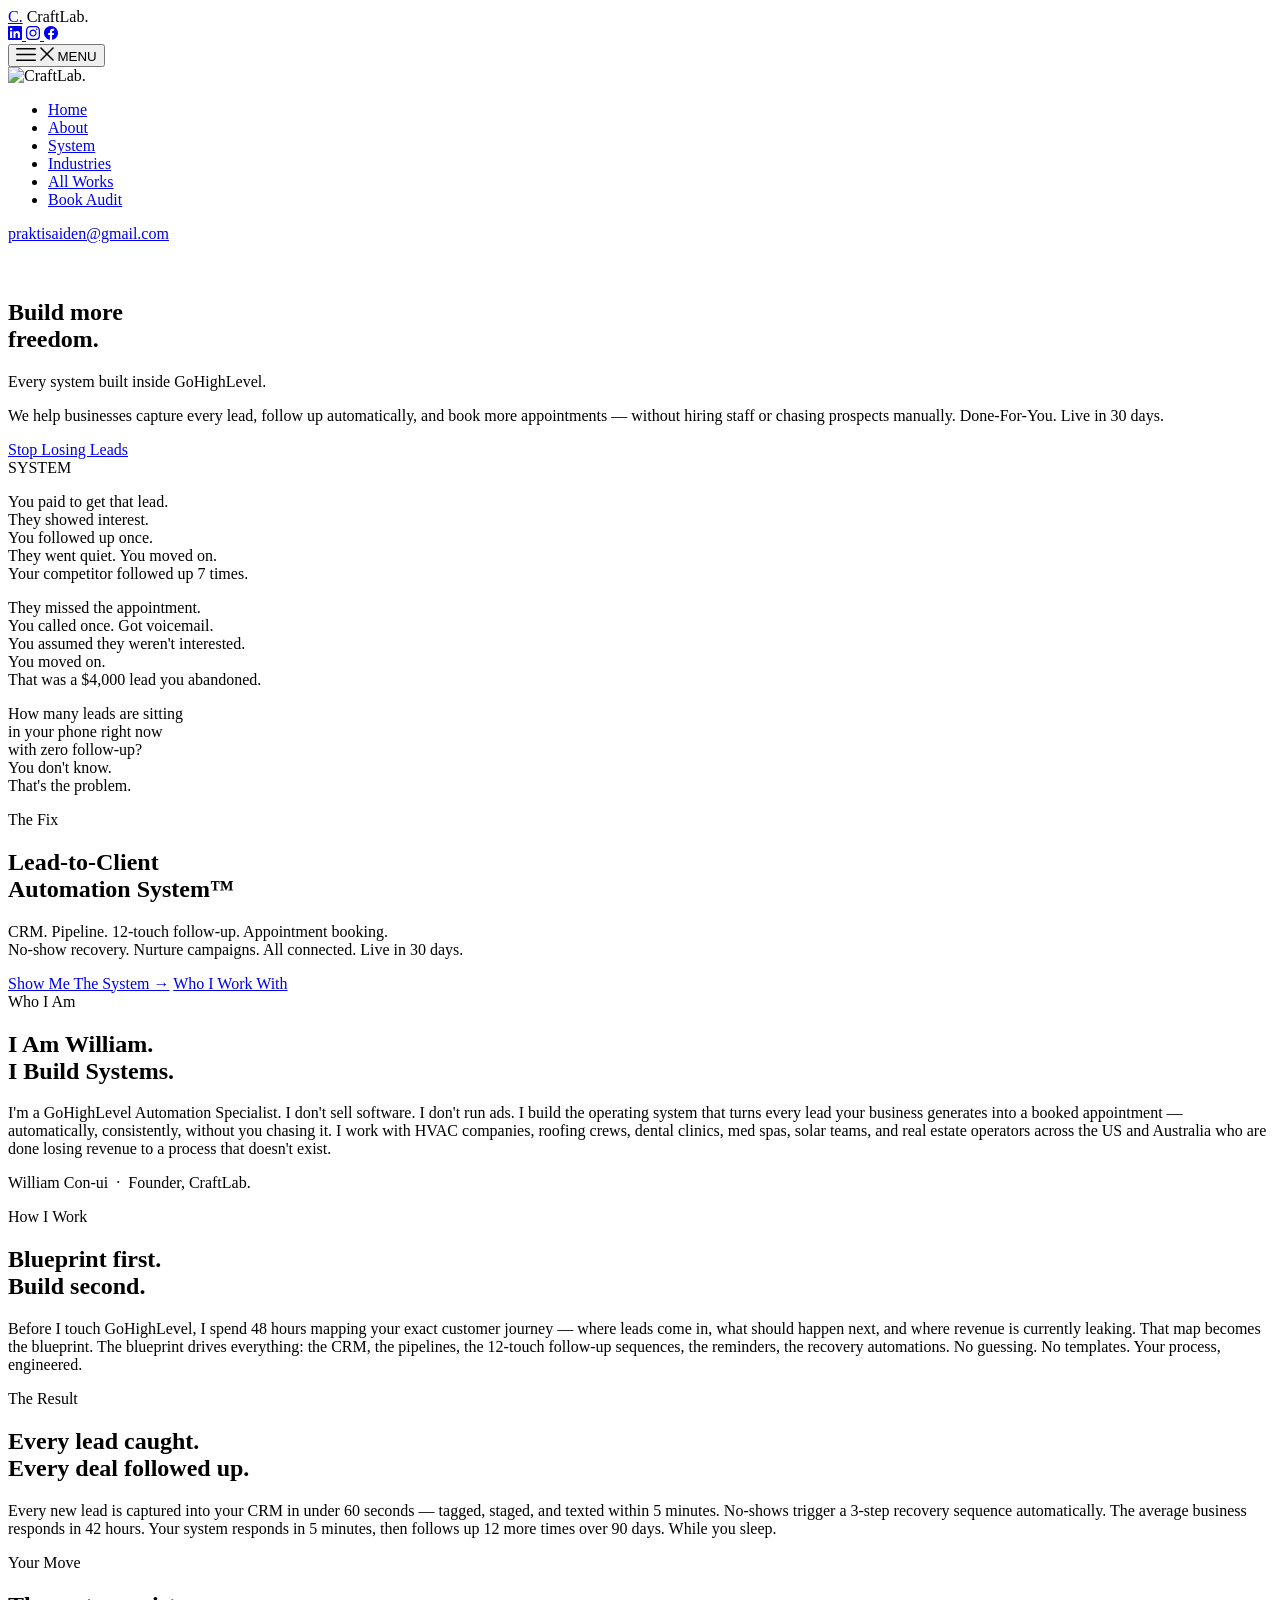
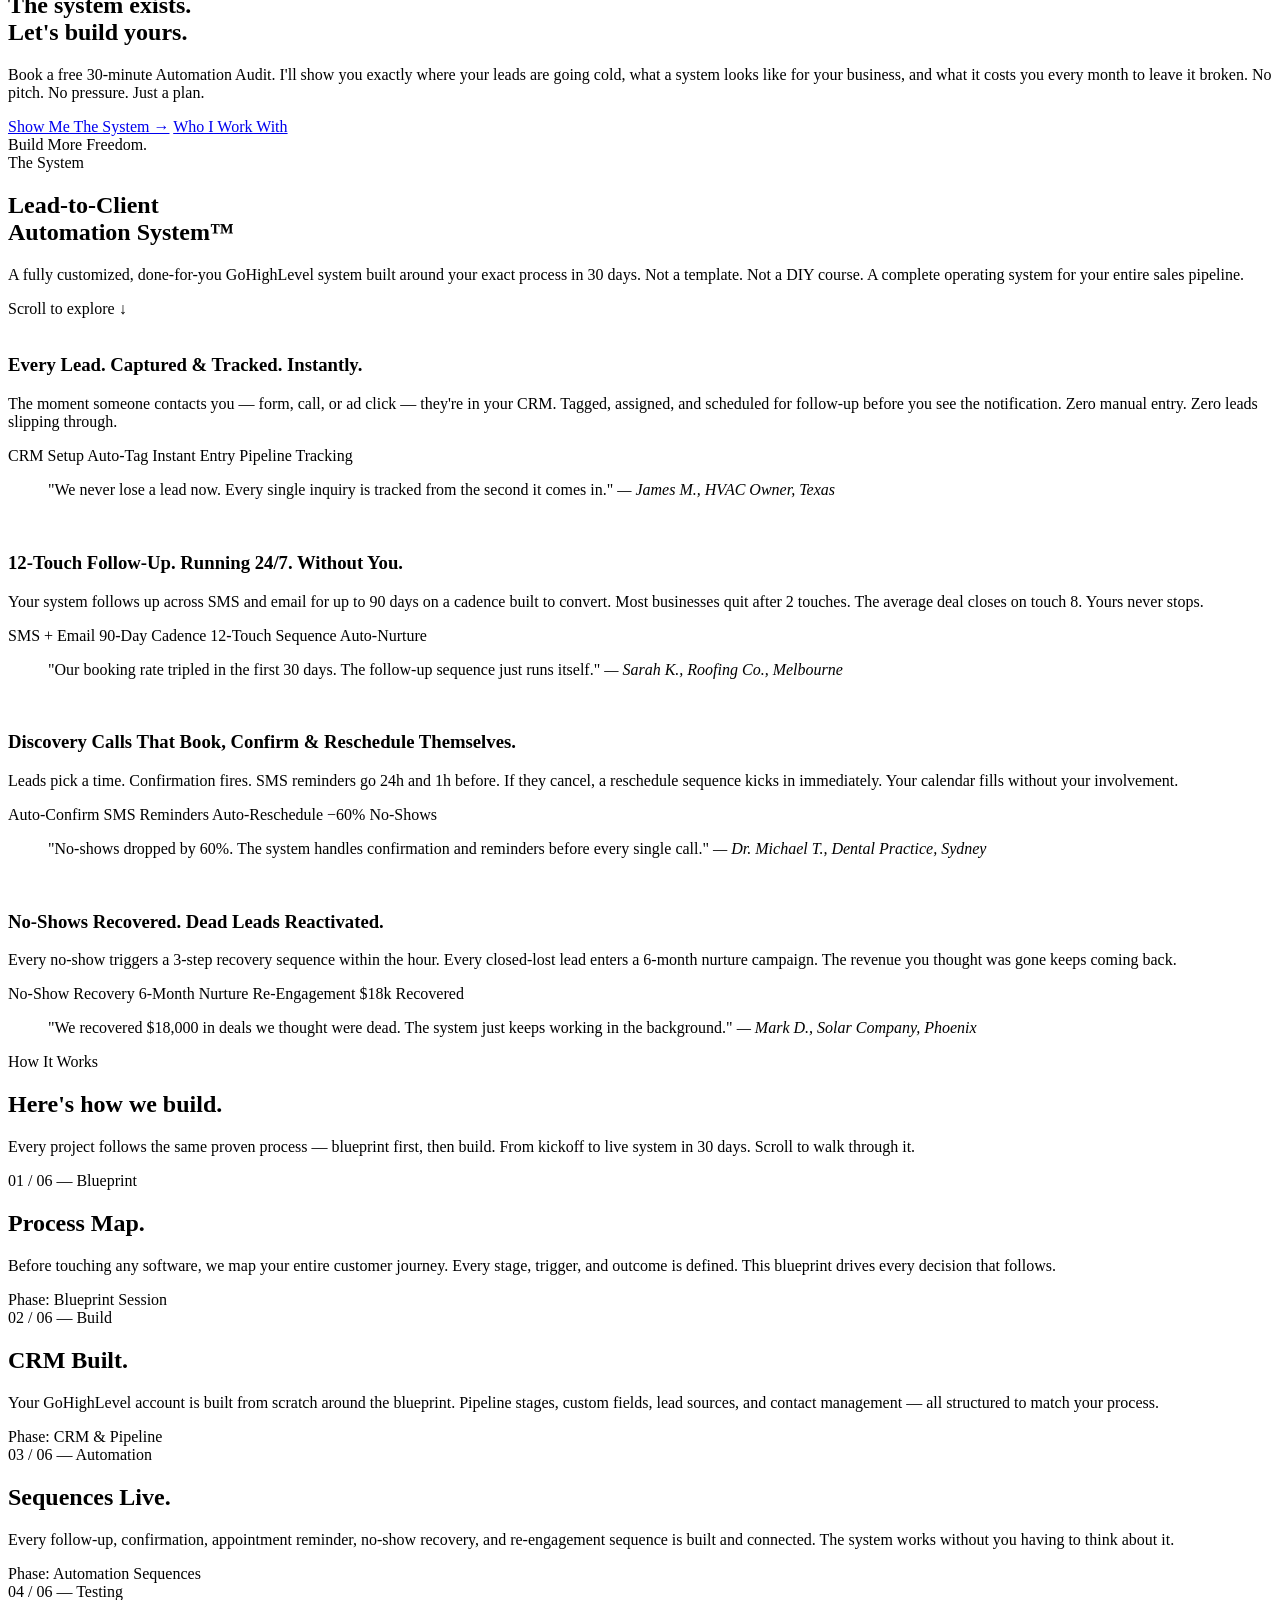
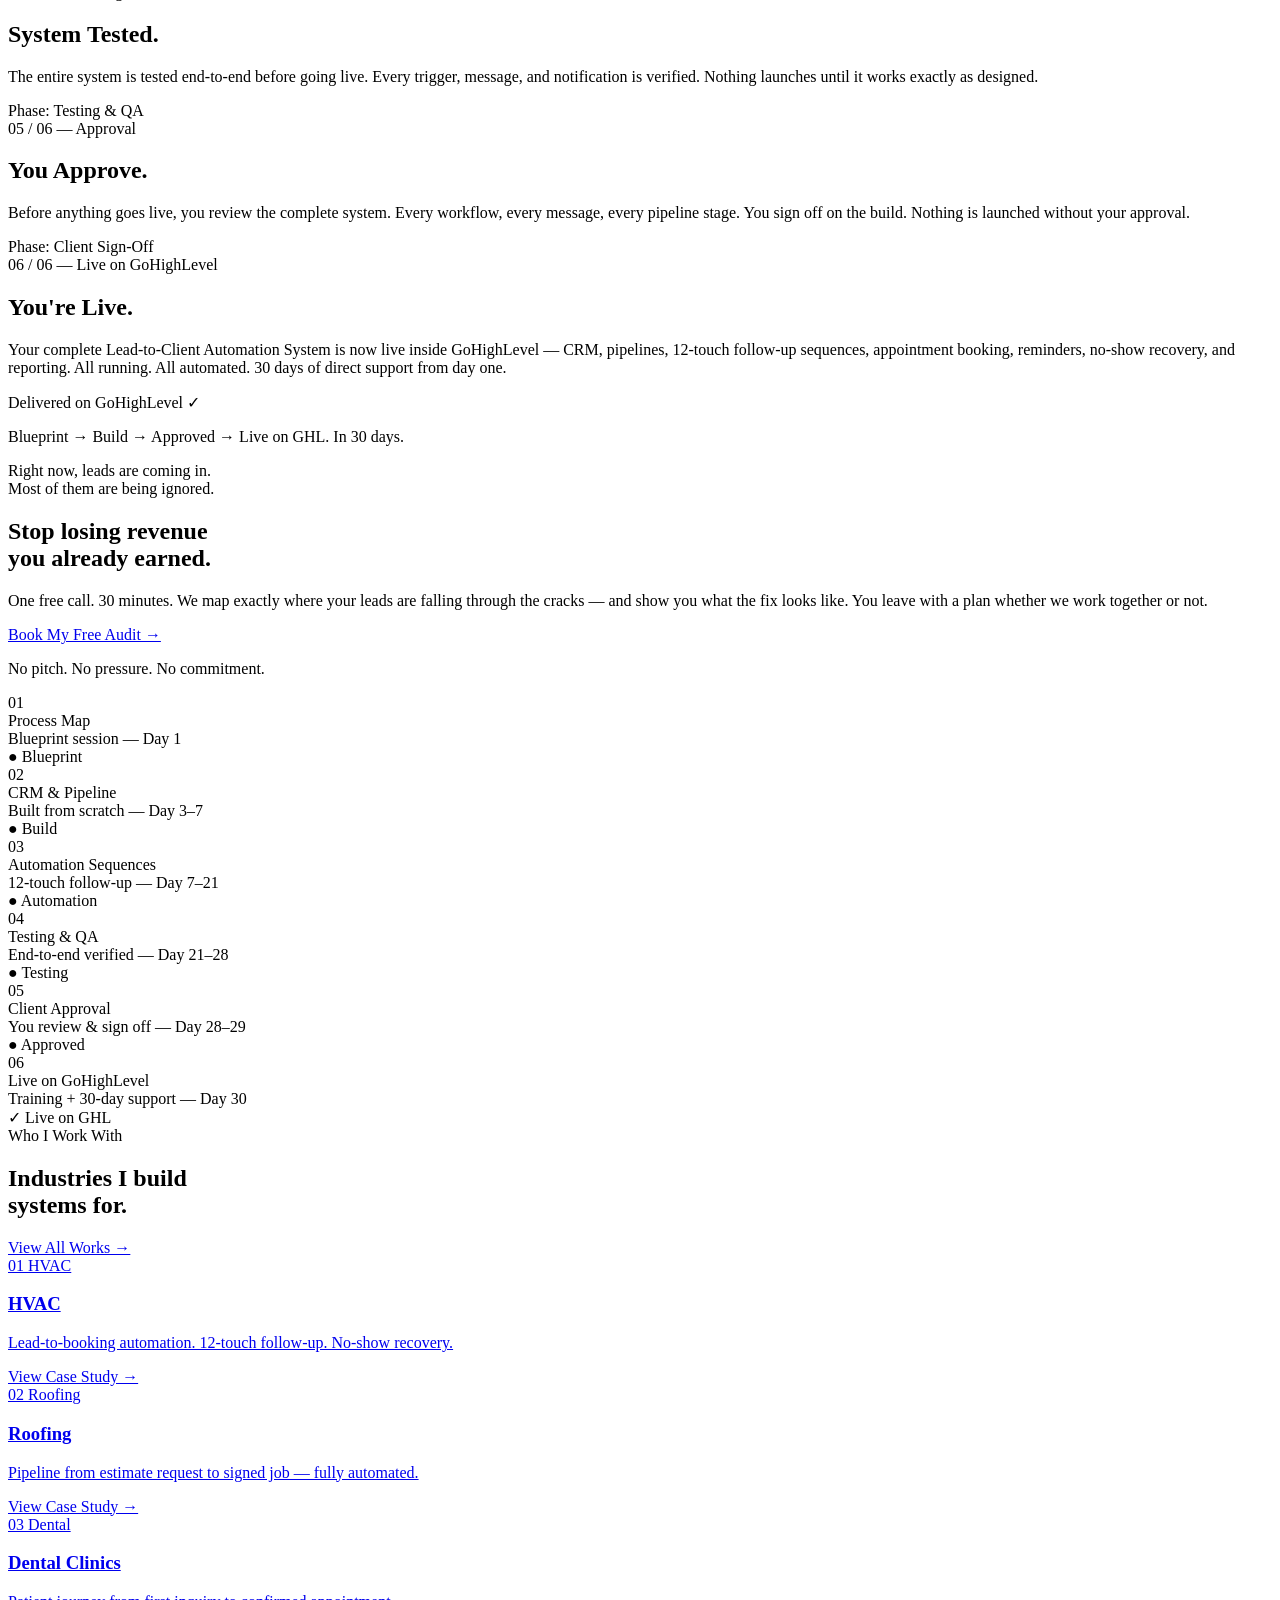
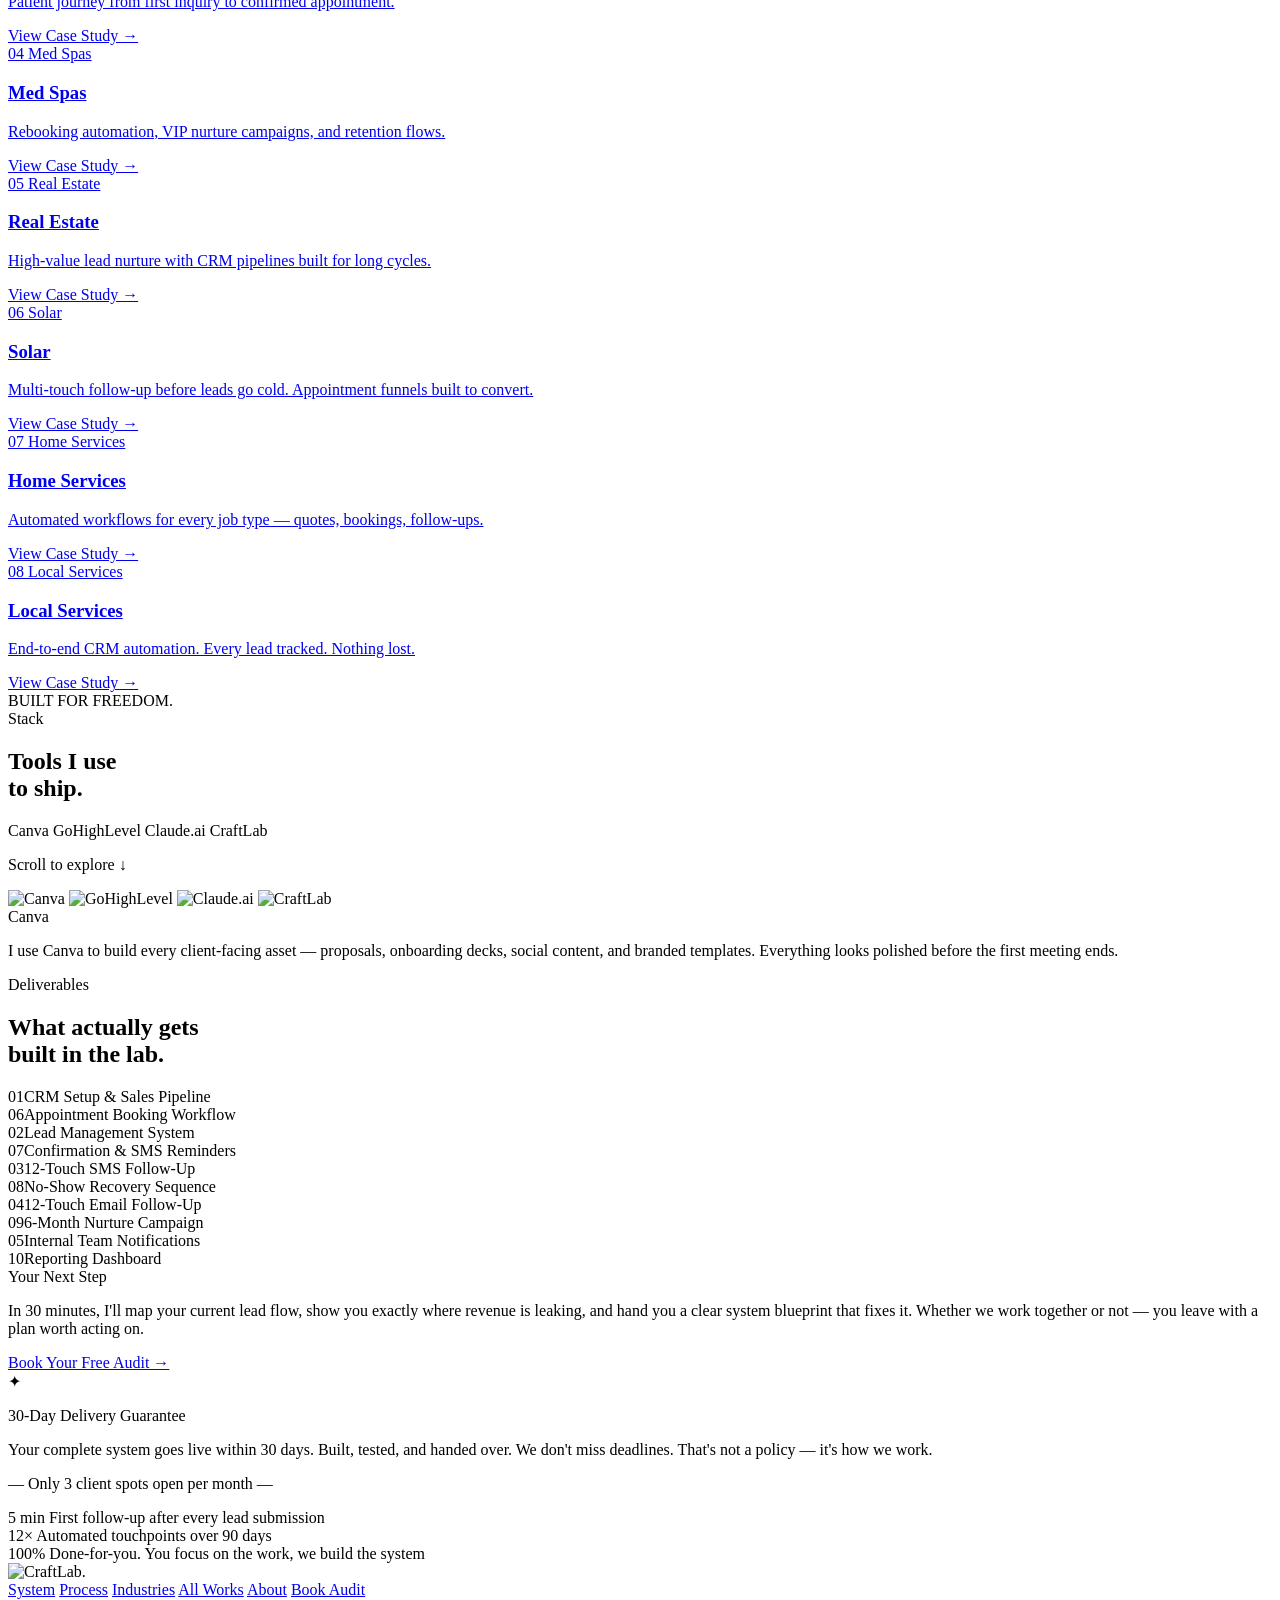
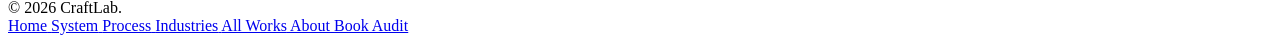
==== index.html @ ad51489d "Update footer on main page to match portfolio footer - Simplify footer to © 2026 CraftLab. (remove '" ====
<!DOCTYPE html>
<html lang="en">
<head>
  <meta charset="UTF-8" />
  <meta name="viewport" content="width=device-width, initial-scale=1.0" />
  <title>CraftLab. - Funnels + Automation</title>
  <meta name="description" content="GoHighLevel Automation Specialist. I build Lead-to-Client Automation Systems for service-based businesses in the US and Australia." />
  <link rel="dns-prefetch" href="https://cdnjs.cloudflare.com" />
  <link rel="preconnect" href="https://fonts.googleapis.com" />
  <link rel="preconnect" href="https://fonts.gstatic.com" crossorigin />
  <link rel="preload" href="https://fonts.googleapis.com/css2?family=Montserrat:ital,wght@0,300;0,400;0,500;0,600;0,700;0,800;1,700&family=Barlow+Condensed:wght@700;800;900&display=swap" as="style" />
  <link href="https://fonts.googleapis.com/css2?family=Montserrat:ital,wght@0,300;0,400;0,500;0,600;0,700;0,800;1,700&family=Barlow+Condensed:wght@700;800;900&display=swap" rel="stylesheet" />
  <link rel="stylesheet" href="style.css?v=166" />
  <link rel="stylesheet" href="https://unpkg.com/@phosphor-icons/web@2.1.1/src/regular/style.css" media="print" onload="this.media='all'" />
</head>
<body>

  <!-- EXPANDABLE SIDEBAR NAV -->
  <nav class="nav" id="nav">

    <!-- Horizontal top bar -->
    <div class="nav__strip">

      <!-- Left: C. mark + wordmark -->
      <a href="#home" class="nav__icon-mark" id="navLogoBtn" aria-label="Home">C.</a>
      <span class="nav__brand">CraftLab.</span>

      <!-- Right: socials + menu toggle -->
      <div class="nav__socials">
        <a href="https://linkedin.com" class="nav__social" target="_blank" rel="noopener" aria-label="LinkedIn">
          <svg width="14" height="14" viewBox="0 0 24 24" fill="currentColor" aria-hidden="true"><path d="M20.447 20.452h-3.554v-5.569c0-1.328-.027-3.037-1.852-3.037-1.853 0-2.136 1.445-2.136 2.939v5.667H9.351V9h3.414v1.561h.046c.477-.9 1.637-1.85 3.37-1.85 3.601 0 4.267 2.37 4.267 5.455v6.286zM5.337 7.433c-1.144 0-2.063-.926-2.063-2.065 0-1.138.92-2.063 2.063-2.063 1.14 0 2.064.925 2.064 2.063 0 1.139-.925 2.065-2.064 2.065zm1.782 13.019H3.555V9h3.564v11.452zM22.225 0H1.771C.792 0 0 .774 0 1.729v20.542C0 23.227.792 24 1.771 24h20.451C23.2 24 24 23.227 24 22.271V1.729C24 .774 23.2 0 22.222 0h.003z"/></svg>
        </a>
        <a href="https://instagram.com" class="nav__social" target="_blank" rel="noopener" aria-label="Instagram">
          <svg width="14" height="14" viewBox="0 0 24 24" fill="currentColor" aria-hidden="true"><path d="M12 2.163c3.204 0 3.584.012 4.85.07 3.252.148 4.771 1.691 4.919 4.919.058 1.265.069 1.645.069 4.849 0 3.205-.012 3.584-.069 4.849-.149 3.225-1.664 4.771-4.919 4.919-1.266.058-1.644.07-4.85.07-3.204 0-3.584-.012-4.849-.07-3.26-.149-4.771-1.699-4.919-4.92-.058-1.265-.07-1.644-.07-4.849 0-3.204.013-3.583.07-4.849.149-3.227 1.664-4.771 4.919-4.919 1.266-.057 1.645-.069 4.849-.069zm0-2.163c-3.259 0-3.667.014-4.947.072-4.358.2-6.78 2.618-6.98 6.98-.059 1.281-.073 1.689-.073 4.948 0 3.259.014 3.668.072 4.948.2 4.358 2.618 6.78 6.98 6.98 1.281.058 1.689.072 4.948.072 3.259 0 3.668-.014 4.948-.072 4.354-.2 6.782-2.618 6.979-6.98.059-1.28.073-1.689.073-4.948 0-3.259-.014-3.667-.072-4.947-.196-4.354-2.617-6.78-6.979-6.98-1.281-.059-1.69-.073-4.949-.073zm0 5.838c-3.403 0-6.162 2.759-6.162 6.162s2.759 6.163 6.162 6.163 6.162-2.759 6.162-6.163c0-3.403-2.759-6.162-6.162-6.162zm0 10.162c-2.209 0-4-1.79-4-4 0-2.209 1.791-4 4-4s4 1.791 4 4c0 2.21-1.791 4-4 4zm6.406-11.845c-.796 0-1.441.645-1.441 1.44s.645 1.44 1.441 1.44c.795 0 1.439-.645 1.439-1.44s-.644-1.44-1.439-1.44z"/></svg>
        </a>
        <a href="https://facebook.com" class="nav__social" target="_blank" rel="noopener" aria-label="Facebook">
          <svg width="14" height="14" viewBox="0 0 24 24" fill="currentColor" aria-hidden="true"><path d="M24 12.073c0-6.627-5.373-12-12-12s-12 5.373-12 12c0 5.99 4.388 10.954 10.125 11.854v-8.385H7.078v-3.47h3.047V9.43c0-3.007 1.792-4.669 4.533-4.669 1.312 0 2.686.235 2.686.235v2.953H15.83c-1.491 0-1.956.925-1.956 1.874v2.25h3.328l-.532 3.47h-2.796v8.385C19.612 23.027 24 18.062 24 12.073z"/></svg>
        </a>
      </div>

      <button class="nav__toggle" id="navToggle" aria-label="Toggle navigation">
        <svg class="nav__ico nav__ico--bars" width="20" height="13" viewBox="0 0 20 13" fill="none" aria-hidden="true">
          <rect width="20" height="1.5" rx="0.75" fill="currentColor"/>
          <rect y="5.75" width="20" height="1.5" rx="0.75" fill="currentColor"/>
          <rect y="11.5" width="20" height="1.5" rx="0.75" fill="currentColor"/>
        </svg>
        <svg class="nav__ico nav__ico--x" width="14" height="14" viewBox="0 0 14 14" fill="none" aria-hidden="true">
          <line x1="1" y1="1" x2="13" y2="13" stroke="currentColor" stroke-width="1.5" stroke-linecap="round"/>
          <line x1="13" y1="1" x2="1" y2="13" stroke="currentColor" stroke-width="1.5" stroke-linecap="round"/>
        </svg>
        <span class="nav__toggle-label">MENU</span>
      </button>

    </div>

    <!-- Full-width dropdown panel -->
    <div class="nav__panel" id="navPanel">
      <div class="nav__panel-logo">
        <img src="images/Craftlab logo.png" alt="CraftLab." />
      </div>
      <ul class="nav__links">
        <li><a href="#home" class="active">Home</a></li>
        <li><a href="#about">About</a></li>
        <li><a href="#system">System</a></li>
        <li><a href="#who">Industries</a></li>
        <li><a href="portfolio.html">All Works</a></li>
        <li><a href="booking.html">Book Audit</a></li>
      </ul>
      <div class="nav__panel-foot">
        <div class="nav__panel-rule"></div>
        <a href="mailto:praktisaiden@gmail.com" class="nav__email">praktisaiden@gmail.com</a>
      </div>
    </div>

  </nav>
  <div class="nav__overlay" id="navOverlay"></div>

  <!-- HERO -->
  <section class="hero" id="home">


    <!-- 3D logo parallax background -->
    <div class="hero__plx-bg" aria-hidden="true">
      <div class="hero__plx-wrap">
        <img class="hero__plx-icon" src="images/3d%20icons/Untitled%20(2000%20x%201300%20px)%20(2).png" alt="" draggable="false">
      </div>
    </div>

    <!-- Transparent watermark logo — sits behind headline -->
    <div class="hero__watermark" aria-hidden="true">
      <img src="images/Craftlab logo.png" alt="" class="hero__watermark-img" />
    </div>

    <!-- Brand Appart-style: oversized headline IS the hero visual -->
    <div class="hero__copy">
      <h1 class="hero__h1"><span class="hero__h1-line">Build more</span><br><span class="hero__h1-accent">freedom.</span></h1>
      <p class="hero__tagline">Every system built inside GoHighLevel.</p>
      <p class="hero__sub">We help businesses capture every lead, follow up automatically, and book more appointments — without hiring staff or chasing prospects manually. Done-For-You. Live in 30 days.</p>
      <div class="hero__ctas">
        <a href="booking.html" class="hero__btn hero__btn--solid">Stop Losing Leads</a>
      </div>
    </div>

  </section>

  <!-- STATEMENT CAROUSEL — scroll-driven -->
  <div class="stmt-scroll-wrap" id="stmtScrollWrap">
  <section class="statement">
    <div class="statement__ghost" aria-hidden="true">SYSTEM</div>
    <div class="stmt-carousel">

      <div class="stmt-track" id="stmtTrack">

        <!-- Slide 1 -->
        <div class="stmt-slide">
          <p class="statement__text">
            You paid to get that lead.<br>
            They showed interest.<br>
            You followed up once.<br>
            They went quiet. You moved on.<br>
            <span class="text-orange">Your competitor followed up 7 times.</span>
          </p>
        </div>

        <!-- Slide 2 -->
        <div class="stmt-slide">
          <p class="statement__text">
            They missed the appointment.<br>
            You called once. Got voicemail.<br>
            You assumed they weren't interested.<br>
            You moved on.<br>
            <span class="text-orange">That was a $4,000 lead you abandoned.</span>
          </p>
        </div>

        <!-- Slide 3 -->
        <div class="stmt-slide">
          <p class="statement__text">
            How many leads are sitting<br>
            in your phone right now<br>
            with zero follow-up?<br>
            You don't know.<br>
            <span class="text-orange">That's the problem.</span>
          </p>
        </div>

        <!-- Slide 4: THE OFFER -->
        <div class="stmt-slide stmt-slide--offer">
          <div class="stmt-offer">
            <span class="stmt-offer__eyebrow">The Fix</span>
            <h2 class="stmt-offer__h">Lead-to-Client<br>Automation System<span style="color:var(--white)">™</span></h2>
            <p class="stmt-offer__sub">CRM. Pipeline. 12-touch follow-up. Appointment booking.<br>No-show recovery. Nurture campaigns. All connected. Live in 30 days.</p>
            <div class="stmt-offer__btns">
              <a href="#system" class="stmt-offer__btn">Show Me The System →</a>
              <a href="#who" class="stmt-offer__btn stmt-offer__btn--ghost">Who I Work With</a>
            </div>
          </div>
        </div>

      </div>

    </div>
  </section>
  </div>

  <!-- ABOUT — scrollytelling split -->
  <section class="about" id="about">
    <div class="about__scroll">

      <!-- LEFT: scrolling narrative steps -->
      <div class="about__steps">

        <!-- ACT 1 — Who I Am -->
        <div class="about__step" data-about="0">
          <span class="about__step-label">Who I Am</span>
          <h2 class="about__step-h">I Am <span class="about__step-h--orange">William.</span><br>I Build Systems.</h2>
          <p class="about__step-p">I'm a GoHighLevel Automation Specialist. I don't sell software. I don't run ads. I build the operating system that turns every lead your business generates into a booked appointment — automatically, consistently, without you chasing it. I work with HVAC companies, roofing crews, dental clinics, med spas, solar teams, and real estate operators across <span class="text-orange">the US and Australia</span> who are done losing revenue to a process that doesn't exist.</p>
          <p class="about__step-name">William Con-ui &nbsp;·&nbsp; Founder, CraftLab.</p>
        </div>

        <!-- ACT 2 — The Mechanism -->
        <div class="about__step" data-about="1">
          <span class="about__step-label">How I Work</span>
          <h2 class="about__step-h">Blueprint first.<br><span class="about__step-h--orange">Build second.</span></h2>
          <p class="about__step-p">Before I touch GoHighLevel, I spend 48 hours mapping your exact customer journey — where leads come in, what should happen next, and where revenue is currently leaking. That map becomes the blueprint. The blueprint drives everything: <span class="text-orange">the CRM, the pipelines, the 12-touch follow-up sequences, the reminders, the recovery automations.</span> No guessing. No templates. Your process, engineered.</p>
        </div>

        <!-- ACT 3 — Results (combined) -->
        <div class="about__step" data-about="2">
          <span class="about__step-label">The Result</span>
          <h2 class="about__step-h">Every lead caught.<br><span class="about__step-h--orange">Every deal followed up.</span></h2>
          <p class="about__step-p">Every new lead is captured into your CRM in under <span class="text-orange">60 seconds</span> — tagged, staged, and texted within 5 minutes. No-shows trigger a 3-step recovery sequence automatically. The average business responds in <span class="text-orange">42 hours</span>. Your system responds in 5 minutes, then follows up <span class="text-orange">12 more times</span> over 90 days. While you sleep.</p>
        </div>

        <!-- ACT 4 — Your Move -->
        <div class="about__step" data-about="3">
          <span class="about__step-label">Your Move</span>
          <h2 class="about__step-h">The system exists.<br><span class="about__step-h--orange">Let's build yours.</span></h2>
          <p class="about__step-p">Book a free 30-minute Automation Audit. I'll show you exactly where your leads are going cold, what a system looks like for your business, and what it costs you every month to leave it broken. <span class="text-orange">No pitch. No pressure. Just a plan.</span></p>
          <div class="about__cta">
            <a href="#system" class="btn btn--orange">Show Me The System →</a>
            <a href="#who" class="btn btn--ghost-dark">Who I Work With</a>
          </div>
        </div>

      </div><!-- /about__steps -->

      <!-- RIGHT: sticky photo -->
      <div class="about__sticky">
        <div class="about__photo" role="img" aria-label="William Con-ui, Founder of CraftLab.">
          <div class="about__photo-overlay"></div>
          <span class="about__credit">Build More <span class="text-orange">Freedom.</span></span>
        </div>
      </div>

    </div><!-- /about__scroll -->
  </section>

  <!-- SYSTEM — heading + stacking cards in one section -->
  <section class="system-cards" id="system">
    <div class="sc-track">

      <!-- Intro slide: black sticky card -->
      <div class="sc-item sc-item--intro">
        <div class="sc-intro__inner">
          <span class="sc-intro__eyebrow">The System</span>
          <h2 class="sc-intro__h">Lead-to-Client<br>Automation System<span class="text-orange">™</span></h2>
          <p class="sc-intro__sub">A fully customized, done-for-you GoHighLevel system built around your exact process in 30 days. Not a template. Not a DIY course. A complete operating system for your entire sales pipeline.</p>
          <div class="sc-intro__scroll">Scroll to explore ↓</div>
        </div>
      </div>

      <div class="sc-item">
        <div class="sc-icon" aria-hidden="true">
          <img src="images/3d icons for white section/Icon 1.png" alt="" class="sc-icon__img">
        </div>
        <div class="sc-content">
          <h3 class="sc-title">Every Lead. Captured &amp; Tracked. <span class="text-orange">Instantly.</span></h3>
          <p class="sc-desc">The moment someone contacts you — form, call, or ad click — they're in your CRM. Tagged, assigned, and scheduled for follow-up before you see the notification. Zero manual entry. Zero leads slipping through.</p>
          <div class="sc-tags">
            <span class="sc-tag">CRM Setup</span>
            <span class="sc-tag">Auto-Tag</span>
            <span class="sc-tag">Instant Entry</span>
            <span class="sc-tag">Pipeline Tracking</span>
          </div>
          <blockquote class="sc-quote">"We never lose a lead now. Every single inquiry is tracked from the second it comes in." <cite>— James M., HVAC Owner, Texas</cite></blockquote>
        </div>
      </div>

      <div class="sc-item">
        <div class="sc-icon" aria-hidden="true">
          <img src="images/3d icons for white section/Icon 2.png" alt="" class="sc-icon__img">
        </div>
        <div class="sc-content">
          <h3 class="sc-title">12-Touch Follow-Up. Running 24/7. <span class="text-orange">Without You.</span></h3>
          <p class="sc-desc">Your system follows up across SMS and email for up to 90 days on a cadence built to convert. Most businesses quit after 2 touches. The average deal closes on touch 8. Yours never stops.</p>
          <div class="sc-tags">
            <span class="sc-tag">SMS + Email</span>
            <span class="sc-tag">90-Day Cadence</span>
            <span class="sc-tag">12-Touch Sequence</span>
            <span class="sc-tag">Auto-Nurture</span>
          </div>
          <blockquote class="sc-quote">"Our booking rate tripled in the first 30 days. The follow-up sequence just runs itself." <cite>— Sarah K., Roofing Co., Melbourne</cite></blockquote>
        </div>
      </div>

      <div class="sc-item">
        <div class="sc-icon" aria-hidden="true">
          <img src="images/3d icons for white section/Icon 3.png" alt="" class="sc-icon__img">
        </div>
        <div class="sc-content">
          <h3 class="sc-title">Discovery Calls That Book, Confirm &amp; <span class="text-orange">Reschedule Themselves.</span></h3>
          <p class="sc-desc">Leads pick a time. Confirmation fires. SMS reminders go 24h and 1h before. If they cancel, a reschedule sequence kicks in immediately. Your calendar fills without your involvement.</p>
          <div class="sc-tags">
            <span class="sc-tag">Auto-Confirm</span>
            <span class="sc-tag">SMS Reminders</span>
            <span class="sc-tag">Auto-Reschedule</span>
            <span class="sc-tag">−60% No-Shows</span>
          </div>
          <blockquote class="sc-quote">"No-shows dropped by 60%. The system handles confirmation and reminders before every single call." <cite>— Dr. Michael T., Dental Practice, Sydney</cite></blockquote>
        </div>
      </div>

      <div class="sc-item">
        <div class="sc-icon" aria-hidden="true">
          <img src="images/3d icons for white section/Icon 4.png" alt="" class="sc-icon__img">
        </div>
        <div class="sc-content">
          <h3 class="sc-title">No-Shows Recovered. Dead Leads <span class="text-orange">Reactivated.</span></h3>
          <p class="sc-desc">Every no-show triggers a 3-step recovery sequence within the hour. Every closed-lost lead enters a 6-month nurture campaign. The revenue you thought was gone keeps coming back.</p>
          <div class="sc-tags">
            <span class="sc-tag">No-Show Recovery</span>
            <span class="sc-tag">6-Month Nurture</span>
            <span class="sc-tag">Re-Engagement</span>
            <span class="sc-tag">$18k Recovered</span>
          </div>
          <blockquote class="sc-quote">"We recovered $18,000 in deals we thought were dead. The system just keeps working in the background." <cite>— Mark D., Solar Company, Phoenix</cite></blockquote>
        </div>
      </div>

    </div><!-- /sc-track -->
  </section><!-- /system-cards -->

  <!-- PROCESS -->
  <!-- JOURNEY — scrollytelling step sequence -->
  <section class="journey" id="journey">
    <div class="journey__pin">

      <!-- Top progress bar -->
      <div class="j-progress-bar"><div class="j-progress-fill"></div></div>

      <!-- Steps -->
      <div class="j-stage">

        <!-- Intro slide -->
        <div class="j-step j-step--intro" data-step="0">
          <div class="j-content">
            <span class="j-label">How It Works</span>
            <h2 class="j-title j-title--intro">Here's how we build.</h2>
            <p class="j-desc">Every project follows the same proven process — blueprint first, then build. From kickoff to live system in 30 days. Scroll to walk through it.</p>
          </div>
        </div>

        <div class="j-step" data-step="1">
          <div class="j-content">
            <span class="j-label">01 / 06 — Blueprint</span>
            <h2 class="j-title">Process Map.</h2>
            <p class="j-desc">Before touching any software, we map your entire customer journey. Every stage, trigger, and outcome is defined. This blueprint drives every decision that follows.</p>
            <div class="j-badge j-badge--active">Phase: Blueprint Session</div>
          </div>
        </div>

        <div class="j-step" data-step="2">
          <div class="j-content">
            <span class="j-label">02 / 06 — Build</span>
            <h2 class="j-title">CRM Built.</h2>
            <p class="j-desc">Your GoHighLevel account is built from scratch around the blueprint. Pipeline stages, custom fields, lead sources, and contact management — all structured to match your process.</p>
            <div class="j-badge j-badge--active">Phase: CRM &amp; Pipeline</div>
          </div>
        </div>

        <div class="j-step" data-step="3">
          <div class="j-content">
            <span class="j-label">03 / 06 — Automation</span>
            <h2 class="j-title">Sequences Live.</h2>
            <p class="j-desc">Every follow-up, confirmation, appointment reminder, no-show recovery, and re-engagement sequence is built and connected. The system works without you having to think about it.</p>
            <div class="j-badge j-badge--active">Phase: Automation Sequences</div>
          </div>
        </div>

        <div class="j-step" data-step="4">
          <div class="j-content">
            <span class="j-label">04 / 06 — Testing</span>
            <h2 class="j-title">System Tested.</h2>
            <p class="j-desc">The entire system is tested end-to-end before going live. Every trigger, message, and notification is verified. Nothing launches until it works exactly as designed.</p>
            <div class="j-badge j-badge--active">Phase: Testing &amp; QA</div>
          </div>
        </div>

        <div class="j-step" data-step="5">
          <div class="j-content">
            <span class="j-label">05 / 06 — Approval</span>
            <h2 class="j-title">You Approve.</h2>
            <p class="j-desc">Before anything goes live, you review the complete system. Every workflow, every message, every pipeline stage. You sign off on the build. Nothing is launched without your approval.</p>
            <div class="j-badge j-badge--active">Phase: Client Sign-Off</div>
          </div>
        </div>

        <div class="j-step" data-step="6">
          <div class="j-content">
            <span class="j-label">06 / 06 — Live on GoHighLevel</span>
            <h2 class="j-title">You're Live.</h2>
            <p class="j-desc">Your complete Lead-to-Client Automation System is now live inside GoHighLevel — CRM, pipelines, 12-touch follow-up sequences, appointment booking, reminders, no-show recovery, and reporting. All running. All automated. 30 days of direct support from day one.</p>
            <div class="j-badge j-badge--won">Delivered on GoHighLevel ✓</div>
            <p class="j-extension">Blueprint → Build → Approved → Live on GHL. In 30 days.</p>
          </div>
        </div>

        <!-- CTA STEP -->
        <div class="j-step j-step--cta" data-step="7">
          <div class="j-cta">
            <p class="j-cta__truth">Right now, leads are coming in.<br>Most of them are being ignored.</p>
            <h2 class="j-cta__h">Stop losing revenue<br>you already earned.</h2>
            <p class="j-cta__sub">One free call. 30 minutes. We map exactly where your leads are falling through the cracks — and show you what the fix looks like. You leave with a plan whether we work together or not.</p>
            <a href="booking.html" class="j-cta__btn">Book My Free Audit →</a>
            <p class="j-cta__fine">No pitch. No pressure. No commitment.</p>
          </div>
        </div>

      </div><!-- /j-stage -->

      <!-- Workflow diagram — right panel -->
      <div class="j-flow-panel" aria-hidden="true">

        <div class="j-fn" data-node="1">
          <div class="j-fn__bullet"><span></span></div>
          <div class="j-fn__card">
            <div class="j-fn__num">01</div>
            <div class="j-fn__info">
              <div class="j-fn__name">Process Map</div>
              <div class="j-fn__sub">Blueprint session — Day 1</div>
            </div>
            <div class="j-fn__tag">● Blueprint</div>
          </div>
        </div>

        <div class="j-fn__connector"><div class="j-fn__fill"></div></div>

        <div class="j-fn" data-node="2">
          <div class="j-fn__bullet"><span></span></div>
          <div class="j-fn__card">
            <div class="j-fn__num">02</div>
            <div class="j-fn__info">
              <div class="j-fn__name">CRM &amp; Pipeline</div>
              <div class="j-fn__sub">Built from scratch — Day 3–7</div>
            </div>
            <div class="j-fn__tag">● Build</div>
          </div>
        </div>

        <div class="j-fn__connector"><div class="j-fn__fill"></div></div>

        <div class="j-fn" data-node="3">
          <div class="j-fn__bullet"><span></span></div>
          <div class="j-fn__card">
            <div class="j-fn__num">03</div>
            <div class="j-fn__info">
              <div class="j-fn__name">Automation Sequences</div>
              <div class="j-fn__sub">12-touch follow-up — Day 7–21</div>
            </div>
            <div class="j-fn__tag">● Automation</div>
          </div>
        </div>

        <div class="j-fn__connector"><div class="j-fn__fill"></div></div>

        <div class="j-fn" data-node="4">
          <div class="j-fn__bullet"><span></span></div>
          <div class="j-fn__card">
            <div class="j-fn__num">04</div>
            <div class="j-fn__info">
              <div class="j-fn__name">Testing &amp; QA</div>
              <div class="j-fn__sub">End-to-end verified — Day 21–28</div>
            </div>
            <div class="j-fn__tag">● Testing</div>
          </div>
        </div>

        <div class="j-fn__connector"><div class="j-fn__fill"></div></div>

        <div class="j-fn" data-node="5">
          <div class="j-fn__bullet"><span></span></div>
          <div class="j-fn__card">
            <div class="j-fn__num">05</div>
            <div class="j-fn__info">
              <div class="j-fn__name">Client Approval</div>
              <div class="j-fn__sub">You review &amp; sign off — Day 28–29</div>
            </div>
            <div class="j-fn__tag">● Approved</div>
          </div>
        </div>

        <div class="j-fn__connector"><div class="j-fn__fill"></div></div>

        <div class="j-fn" data-node="6">
          <div class="j-fn__bullet"><span></span></div>
          <div class="j-fn__card">
            <div class="j-fn__num">06</div>
            <div class="j-fn__info">
              <div class="j-fn__name">Live on GoHighLevel</div>
              <div class="j-fn__sub">Training + 30-day support — Day 30</div>
            </div>
            <div class="j-fn__tag j-fn__tag--won">✓ Live on GHL</div>
          </div>
        </div>

        <div class="j-fn__terminal" id="jTerminal"></div>

      </div><!-- /j-flow-panel -->

    </div><!-- /journey__pin -->
  </section><!-- /journey -->

  <!-- WHO — horizontal scrolly slides + folder cards -->
  <section class="who-v2" id="who">

    <div class="who-v2__header">
      <span class="section-tag">Who I Work With</span>
      <h2 class="who-v2__h">Industries I build<br><span class="text-orange">systems for.</span></h2>
      <a href="portfolio.html" class="who-v2__all-btn">View All Works →</a>
    </div>

    <div class="who-v2__accordion">

      <a class="who-panel" href="portfolio.html#hvac" style="--bg:url('https://images.unsplash.com/photo-1776860155275-eee24bfb1dee?auto=format&fit=crop&w=900&q=80')">
        <div class="who-panel__overlay"></div>
        <span class="who-panel__num">01</span>
        <span class="who-panel__tag">HVAC</span>
        <div class="who-panel__body">
          <h3 class="who-panel__name">HVAC</h3>
          <p class="who-panel__sub">Lead-to-booking automation. 12-touch follow-up. No-show recovery.</p>
          <span class="who-panel__btn">View Case Study →</span>
        </div>
      </a>

      <a class="who-panel" href="portfolio.html#roofing" style="--bg:url('https://images.unsplash.com/photo-1632759145351-1d592919f522?auto=format&fit=crop&w=900&q=80')">
        <div class="who-panel__overlay"></div>
        <span class="who-panel__num">02</span>
        <span class="who-panel__tag">Roofing</span>
        <div class="who-panel__body">
          <h3 class="who-panel__name">Roofing</h3>
          <p class="who-panel__sub">Pipeline from estimate request to signed job — fully automated.</p>
          <span class="who-panel__btn">View Case Study →</span>
        </div>
      </a>

      <a class="who-panel" href="portfolio.html#dental" style="--bg:url('https://images.unsplash.com/photo-1643660527083-5149b75387ca?auto=format&fit=crop&w=900&q=80')">
        <div class="who-panel__overlay"></div>
        <span class="who-panel__num">03</span>
        <span class="who-panel__tag">Dental</span>
        <div class="who-panel__body">
          <h3 class="who-panel__name">Dental Clinics</h3>
          <p class="who-panel__sub">Patient journey from first inquiry to confirmed appointment.</p>
          <span class="who-panel__btn">View Case Study →</span>
        </div>
      </a>

      <a class="who-panel" href="portfolio.html#medspa" style="--bg:url('https://images.unsplash.com/photo-1600334089648-b0d9d3028eb2?auto=format&fit=crop&w=900&q=80')">
        <div class="who-panel__overlay"></div>
        <span class="who-panel__num">04</span>
        <span class="who-panel__tag">Med Spas</span>
        <div class="who-panel__body">
          <h3 class="who-panel__name">Med Spas</h3>
          <p class="who-panel__sub">Rebooking automation, VIP nurture campaigns, and retention flows.</p>
          <span class="who-panel__btn">View Case Study →</span>
        </div>
      </a>

      <a class="who-panel" href="portfolio.html#realestate" style="--bg:url('https://images.unsplash.com/photo-1757359056339-22968344cce6?auto=format&fit=crop&w=900&q=80')">
        <div class="who-panel__overlay"></div>
        <span class="who-panel__num">05</span>
        <span class="who-panel__tag">Real Estate</span>
        <div class="who-panel__body">
          <h3 class="who-panel__name">Real Estate</h3>
          <p class="who-panel__sub">High-value lead nurture with CRM pipelines built for long cycles.</p>
          <span class="who-panel__btn">View Case Study →</span>
        </div>
      </a>

      <a class="who-panel" href="portfolio.html#solar" style="--bg:url('https://images.unsplash.com/photo-1542336391-ae2936d8efe4?auto=format&fit=crop&w=900&q=80')">
        <div class="who-panel__overlay"></div>
        <span class="who-panel__num">06</span>
        <span class="who-panel__tag">Solar</span>
        <div class="who-panel__body">
          <h3 class="who-panel__name">Solar</h3>
          <p class="who-panel__sub">Multi-touch follow-up before leads go cold. Appointment funnels built to convert.</p>
          <span class="who-panel__btn">View Case Study →</span>
        </div>
      </a>

      <a class="who-panel" href="portfolio.html#homeservices" style="--bg:url('https://images.unsplash.com/photo-1501360575895-3f3f2639fd74?auto=format&fit=crop&w=900&q=80')">
        <div class="who-panel__overlay"></div>
        <span class="who-panel__num">07</span>
        <span class="who-panel__tag">Home Services</span>
        <div class="who-panel__body">
          <h3 class="who-panel__name">Home Services</h3>
          <p class="who-panel__sub">Automated workflows for every job type — quotes, bookings, follow-ups.</p>
          <span class="who-panel__btn">View Case Study →</span>
        </div>
      </a>

      <a class="who-panel" href="portfolio.html#local" style="--bg:url('https://images.unsplash.com/photo-1761208158937-9f30aaea46b1?auto=format&fit=crop&w=900&q=80')">
        <div class="who-panel__overlay"></div>
        <span class="who-panel__num">08</span>
        <span class="who-panel__tag">Local Services</span>
        <div class="who-panel__body">
          <h3 class="who-panel__name">Local Services</h3>
          <p class="who-panel__sub">End-to-end CRM automation. Every lead tracked. Nothing lost.</p>
          <span class="who-panel__btn">View Case Study →</span>
        </div>
      </a>

    </div>

  </section><!-- /who-v2 -->

  <!-- TOOLS I USE TO SHIP -->
  <section class="tools-block" id="tools-block">
    <div class="tools-block__inner">
      <div class="cl-bg-text" aria-hidden="true">BUILT FOR FREEDOM.</div>

      <!-- Col 1: Headline + name pills -->
      <div class="tools-block__left">
        <span class="section-tag">Stack</span>
        <h2 class="tools-block__h">Tools I use<br><span class="text-orange">to ship.</span></h2>
        <div class="tools-block__names">
          <span class="kc-name kc-name--active" data-kc="0">Canva</span>
          <span class="kc-name" data-kc="1">GoHighLevel</span>
          <span class="kc-name" data-kc="2">Claude.ai</span>
          <span class="kc-name" data-kc="3">CraftLab</span>
        </div>
        <p class="tools-block__scroll-hint">Scroll to explore ↓</p>
      </div>

      <!-- Col 2: Keychain carousel -->
      <div class="tools-block__center">
        <div class="kc-wheel" id="kc-wheel">
          <img class="keychain-item" src="images/keychains/canva keychain.png" alt="Canva" />
          <img class="keychain-item" src="images/keychains/highlevel keychain (1).png" alt="GoHighLevel" />
          <img class="keychain-item" src="images/keychains/Claide keychain.png" alt="Claude.ai" />
          <img class="keychain-item" src="images/Keychains/Craftlab Keychain.png" alt="CraftLab" />
        </div>
      </div>

      <!-- Col 3: Tool description -->
      <div class="tools-block__right">
        <span class="kc-active-label" id="kc-active-label">Canva</span>
        <p class="kc-active-desc" id="kc-active-desc">I use Canva to build every client-facing asset — proposals, onboarding decks, social content, and branded templates. Everything looks polished before the first meeting ends.</p>
      </div>

    </div>
  </section>

  <!-- Deliverables + Booking -->
  <section class="dlv-section" id="booking">
    <div class="dlv-section__inner">

      <!-- Left: What Gets Built -->
      <div class="dlv-left">
        <span class="dlv-tag">Deliverables</span>
        <h2 class="dlv-h">What actually gets<br><span style="color:var(--orange)">built in the lab.</span></h2>
        <div class="dlv-grid">
          <div class="dlv-item"><span class="dlv-num">01</span><span class="dlv-name">CRM Setup &amp; Sales Pipeline</span></div>
          <div class="dlv-item"><span class="dlv-num">06</span><span class="dlv-name">Appointment Booking Workflow</span></div>
          <div class="dlv-item"><span class="dlv-num">02</span><span class="dlv-name">Lead Management System</span></div>
          <div class="dlv-item"><span class="dlv-num">07</span><span class="dlv-name">Confirmation &amp; SMS Reminders</span></div>
          <div class="dlv-item"><span class="dlv-num">03</span><span class="dlv-name">12-Touch SMS Follow-Up</span></div>
          <div class="dlv-item"><span class="dlv-num">08</span><span class="dlv-name">No-Show Recovery Sequence</span></div>
          <div class="dlv-item"><span class="dlv-num">04</span><span class="dlv-name">12-Touch Email Follow-Up</span></div>
          <div class="dlv-item"><span class="dlv-num">09</span><span class="dlv-name">6-Month Nurture Campaign</span></div>
          <div class="dlv-item"><span class="dlv-num">05</span><span class="dlv-name">Internal Team Notifications</span></div>
          <div class="dlv-item"><span class="dlv-num">10</span><span class="dlv-name">Reporting Dashboard</span></div>
        </div>
      </div>

      <!-- Right: Your Next Step -->
      <div class="dlv-right">
        <span class="dlv-right-label">Your Next Step</span>
        <p class="dlv-right-desc">In 30 minutes, I'll map your current lead flow, show you exactly where revenue is leaking, and hand you a clear system blueprint that fixes it. Whether we work together or not — you leave with a plan worth acting on.</p>
        <a href="booking.html" class="dlv-btn">Book Your Free Audit →</a>
        <div class="dlv-guarantee">
          <span class="dlv-guarantee__icon">✦</span>
          <div>
            <p class="dlv-guarantee__title">30-Day Delivery Guarantee</p>
            <p class="dlv-guarantee__text">Your complete system goes live within 30 days. Built, tested, and handed over. We don't miss deadlines. That's not a policy — it's how we work.</p>
          </div>
        </div>
        <p class="dlv-scarcity">— Only 3 client spots open per month —</p>
      </div>

    </div>
  </section>

  <!-- Stats Band -->
  <section class="cta-stats-band">
    <div class="cta-stat">
      <span class="cta-stat__num">5 min</span>
      <span class="cta-stat__label">First follow-up after every lead submission</span>
    </div>
    <div class="cta-stat__div"></div>
    <div class="cta-stat">
      <span class="cta-stat__num">12×</span>
      <span class="cta-stat__label">Automated touchpoints over 90 days</span>
    </div>
    <div class="cta-stat__div"></div>
    <div class="cta-stat">
      <span class="cta-stat__num">100%</span>
      <span class="cta-stat__label">Done-for-you. You focus on the work, we build the system</span>
    </div>
  </section>

  <!-- FOOTER -->
  <footer class="footer">
    <div class="container">
      <div class="footer__top">
        <div class="footer__brand">
          <img src="images/Craftlab logo.png" alt="CraftLab." class="footer__logo-img" />
        </div>
        <nav class="footer__nav">
          <a href="#system">System</a>
          <a href="#process">Process</a>
          <a href="#who">Industries</a>
          <a href="portfolio.html">All Works</a>
          <a href="#about">About</a>
          <a href="booking.html">Book Audit</a>
        </nav>
      </div>
      <div class="footer__line"></div>
      <div class="footer__bottom">
        <span>© 2026 CraftLab.</span>
      </div>
    </div>
  </footer>


  <!-- GSAP core + ScrollTrigger -->
  <script src="https://cdnjs.cloudflare.com/ajax/libs/gsap/3.12.5/gsap.min.js"></script>
  <script src="https://cdnjs.cloudflare.com/ajax/libs/gsap/3.12.5/ScrollTrigger.min.js"></script>
  <script src="script.js?v=89" defer></script>

  <!-- RIGHT SIDE NAV -->
  <nav class="rnav" id="rnav" aria-label="Section navigation">
    <a href="#home"        class="rnav__item active" data-section="home"    aria-label="Home">
      <i class="ph ph-house"></i>
      <span class="rnav__tip">Home</span>
    </a>
    <a href="#system"      class="rnav__item"        data-section="system"  aria-label="System">
      <i class="ph ph-gear"></i>
      <span class="rnav__tip">System</span>
    </a>
    <a href="#process"     class="rnav__item"        data-section="process" aria-label="Process">
      <i class="ph ph-arrows-clockwise"></i>
      <span class="rnav__tip">Process</span>
    </a>
    <a href="#who"         class="rnav__item"        data-section="who"     aria-label="Industries">
      <i class="ph ph-buildings"></i>
      <span class="rnav__tip">Industries</span>
    </a>
    <a href="portfolio.html" class="rnav__item"                               aria-label="All Works">
      <i class="ph ph-briefcase"></i>
      <span class="rnav__tip">All Works</span>
    </a>
    <a href="#about"       class="rnav__item"        data-section="about"   aria-label="About">
      <i class="ph ph-user"></i>
      <span class="rnav__tip">About</span>
    </a>
    <a href="booking.html" class="rnav__item"                               aria-label="Book Audit">
      <i class="ph ph-calendar-check"></i>
      <span class="rnav__tip">Book Audit</span>
    </a>
  </nav>

</body>
</html>
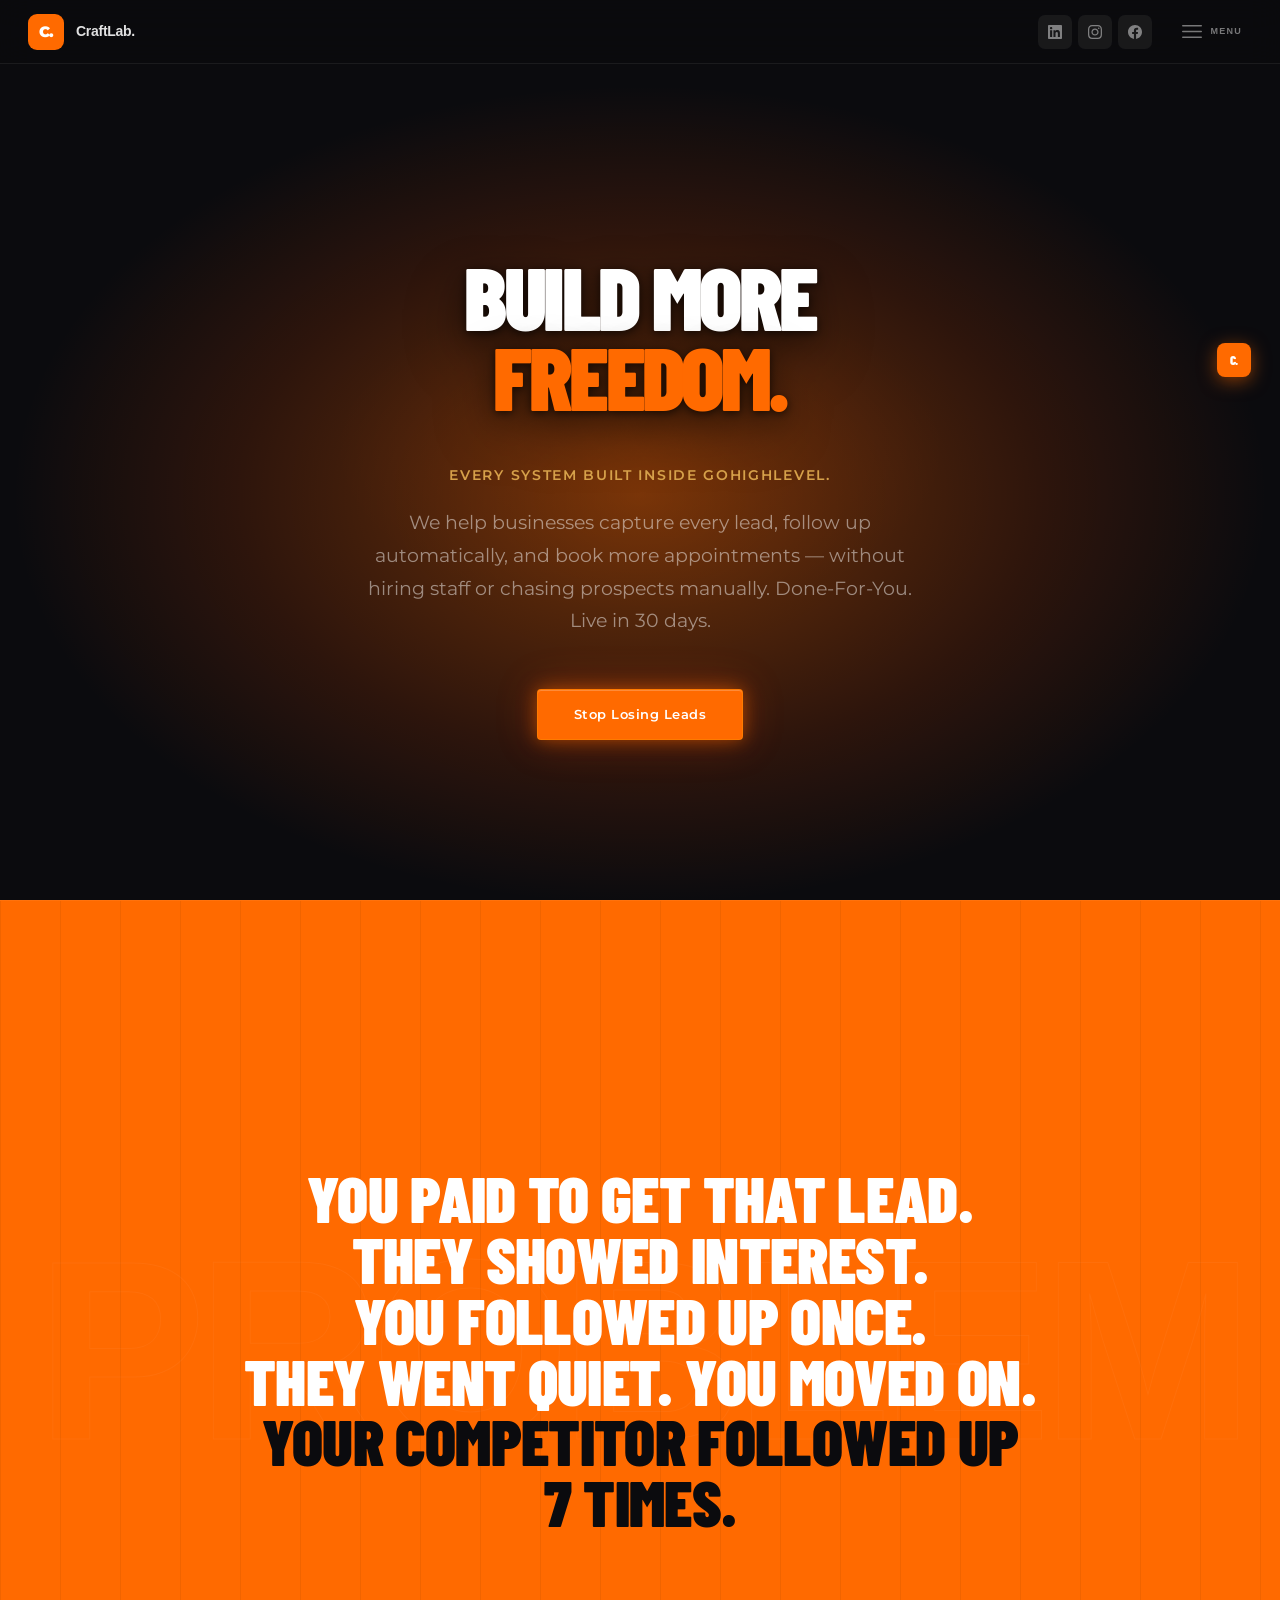
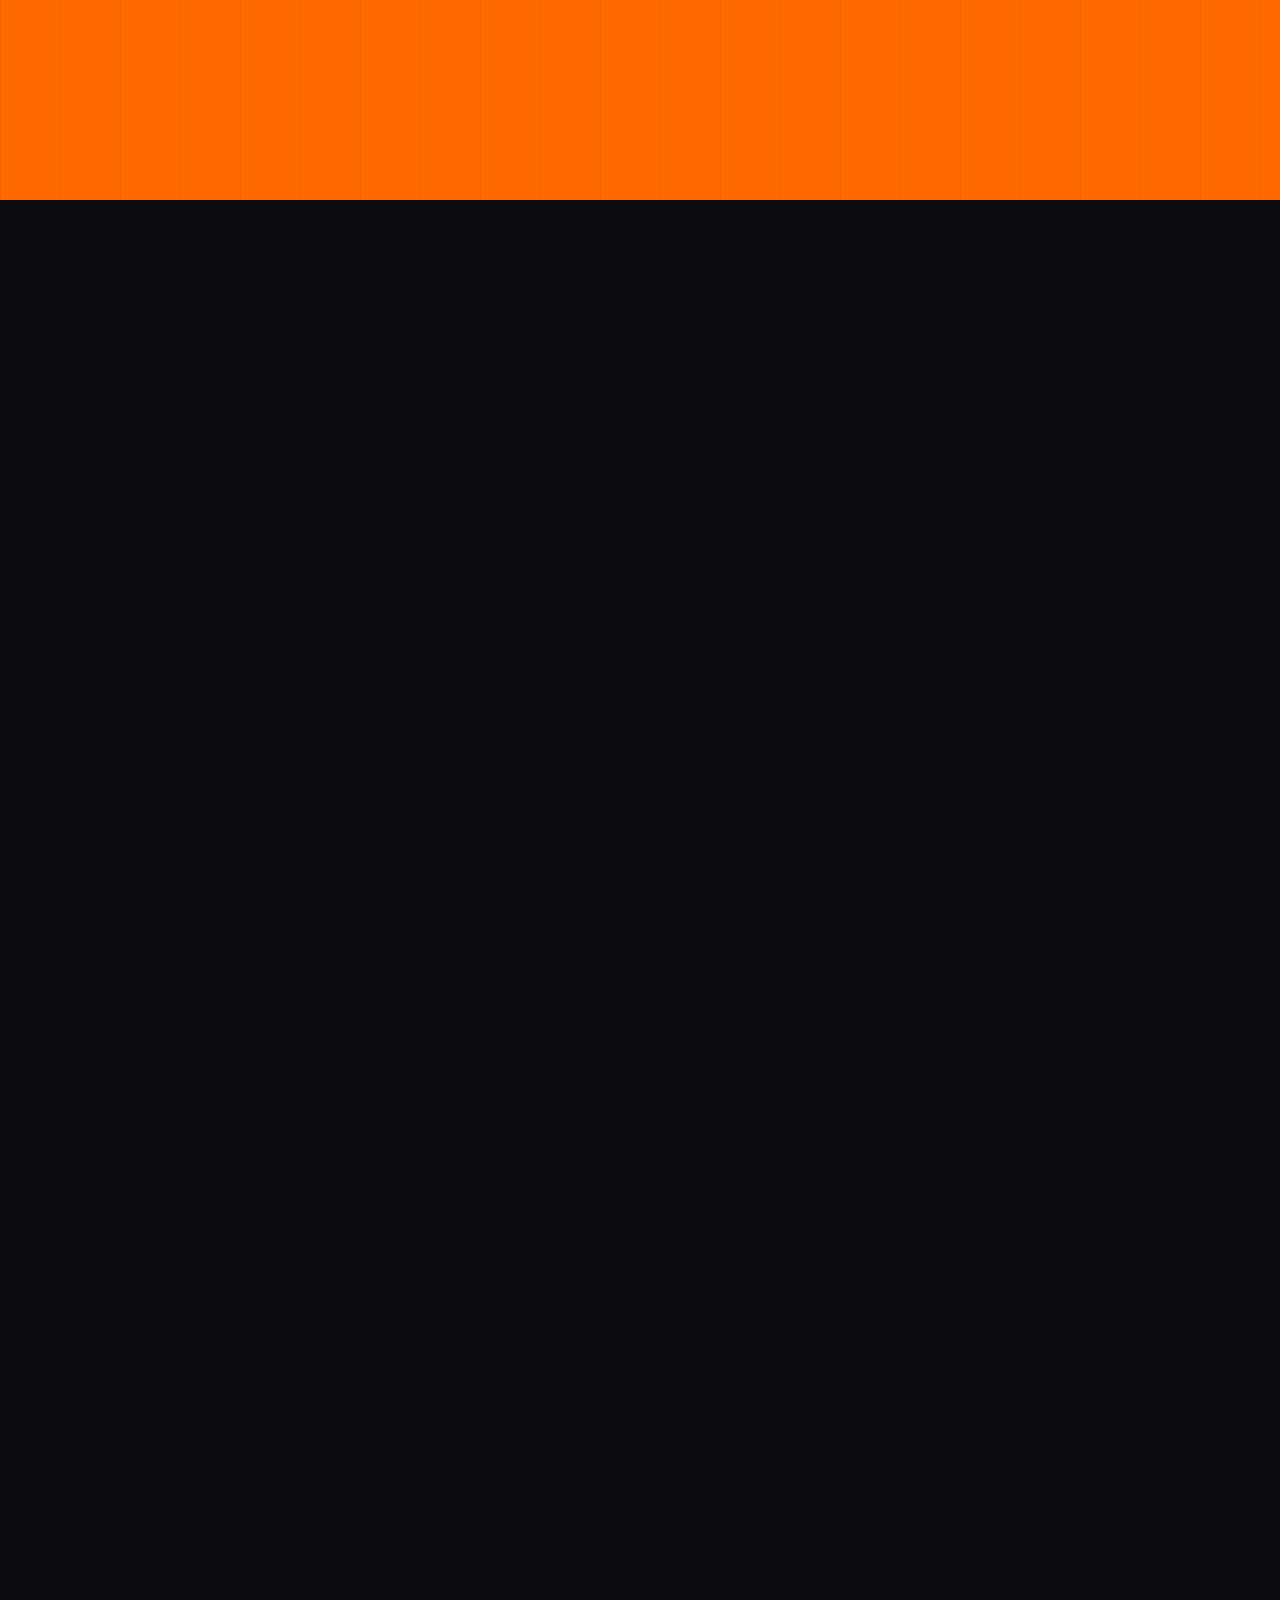
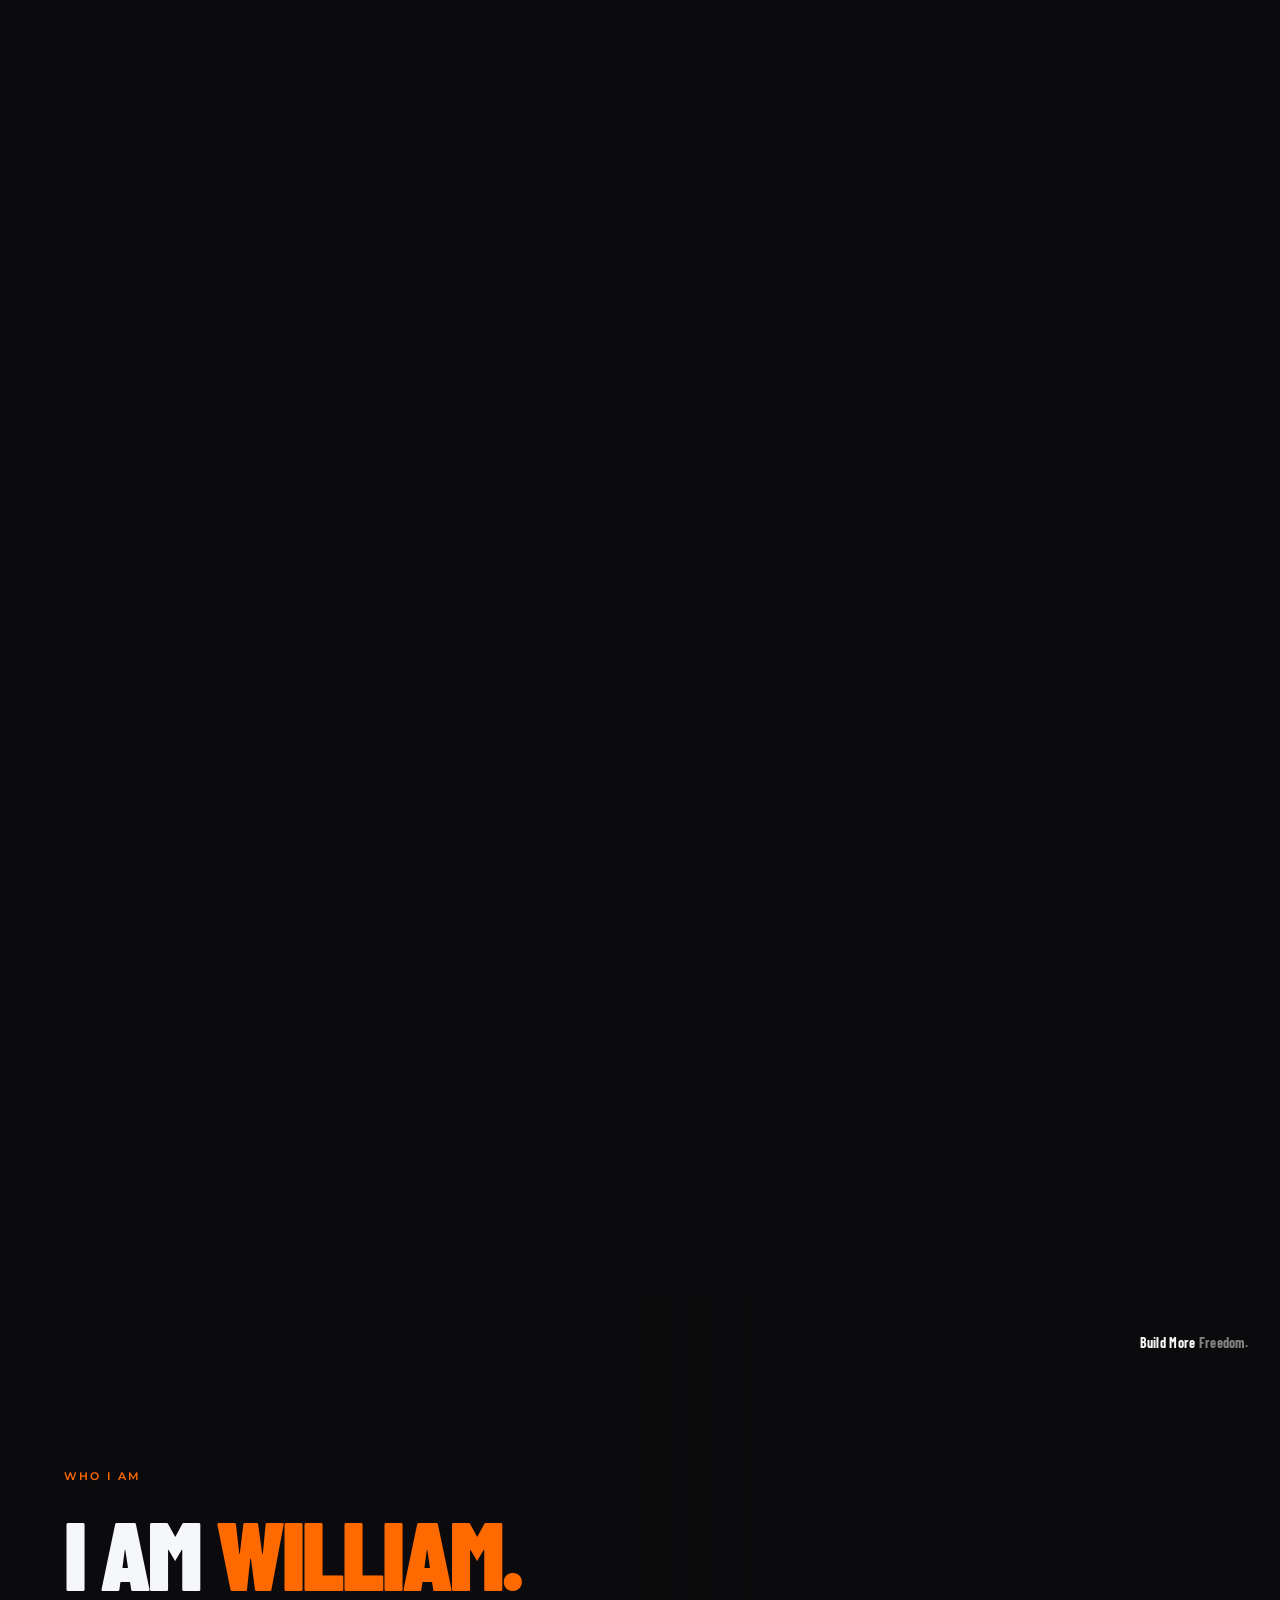
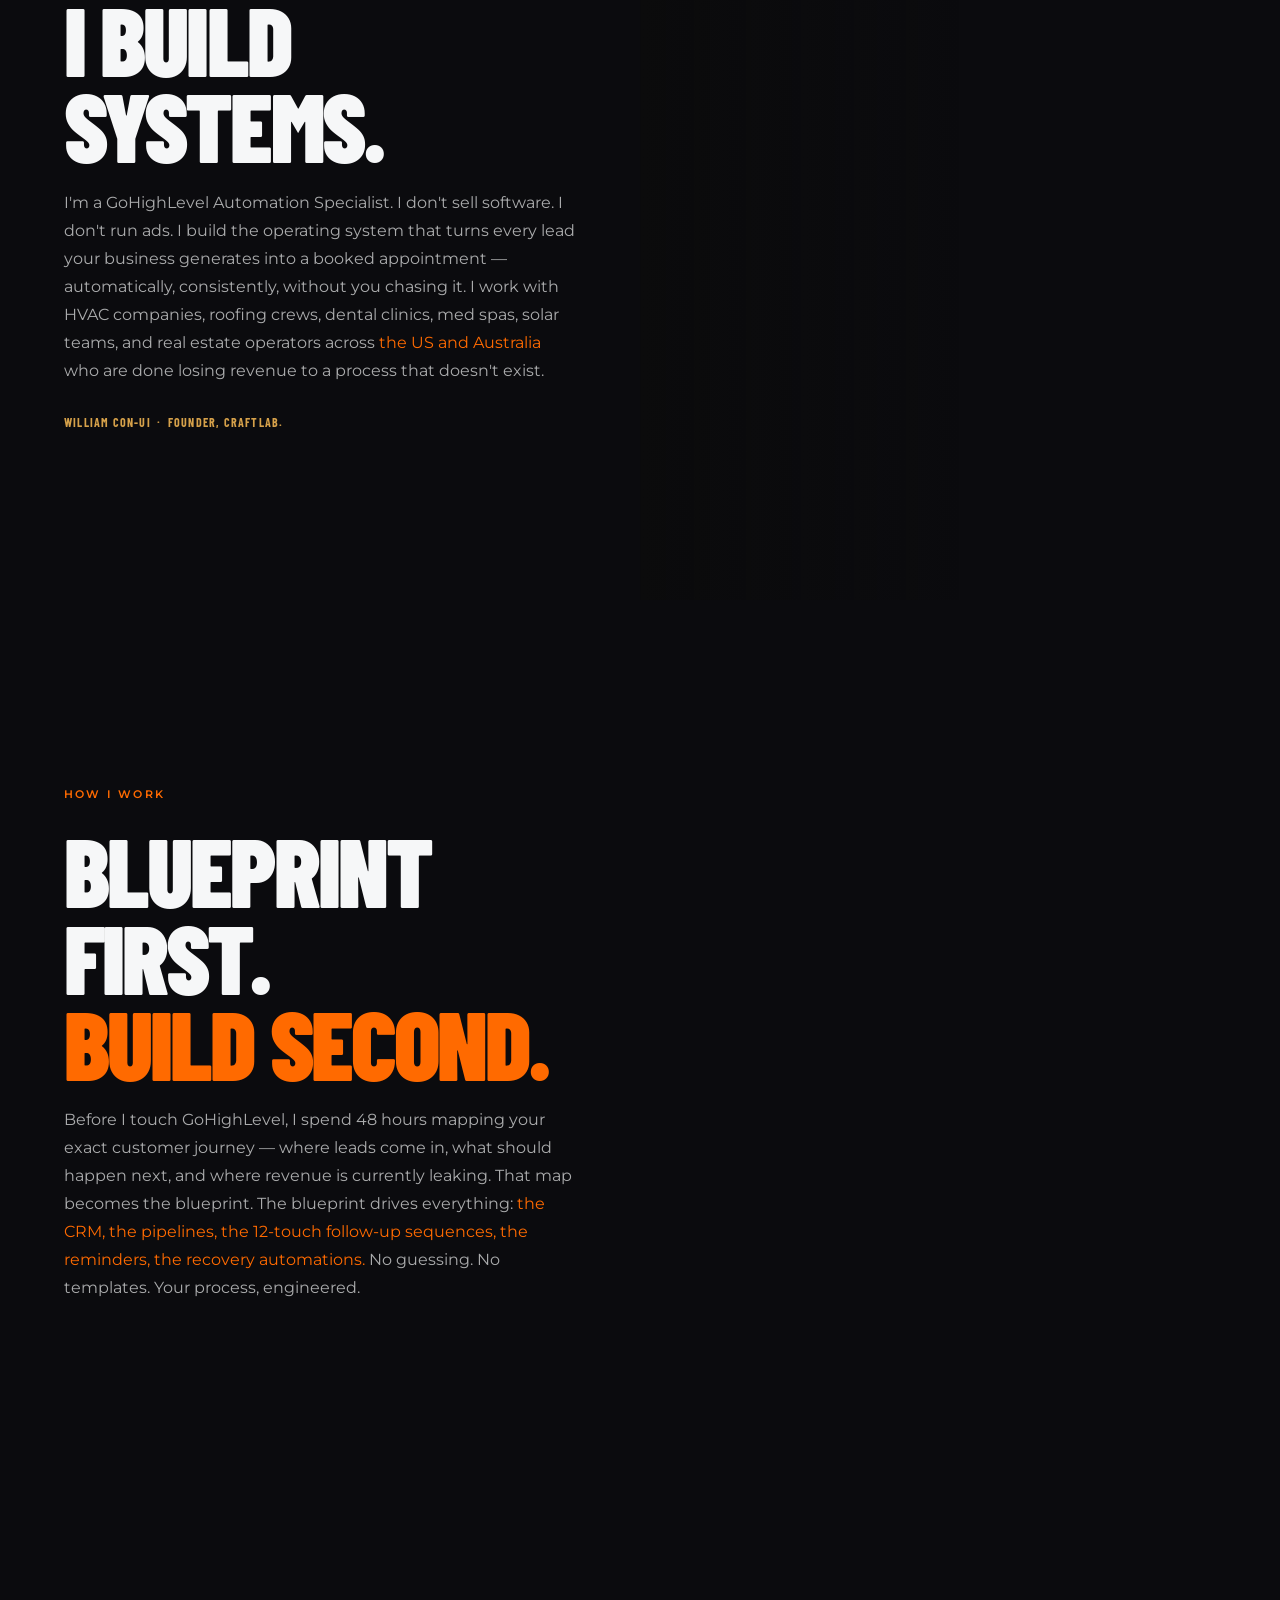
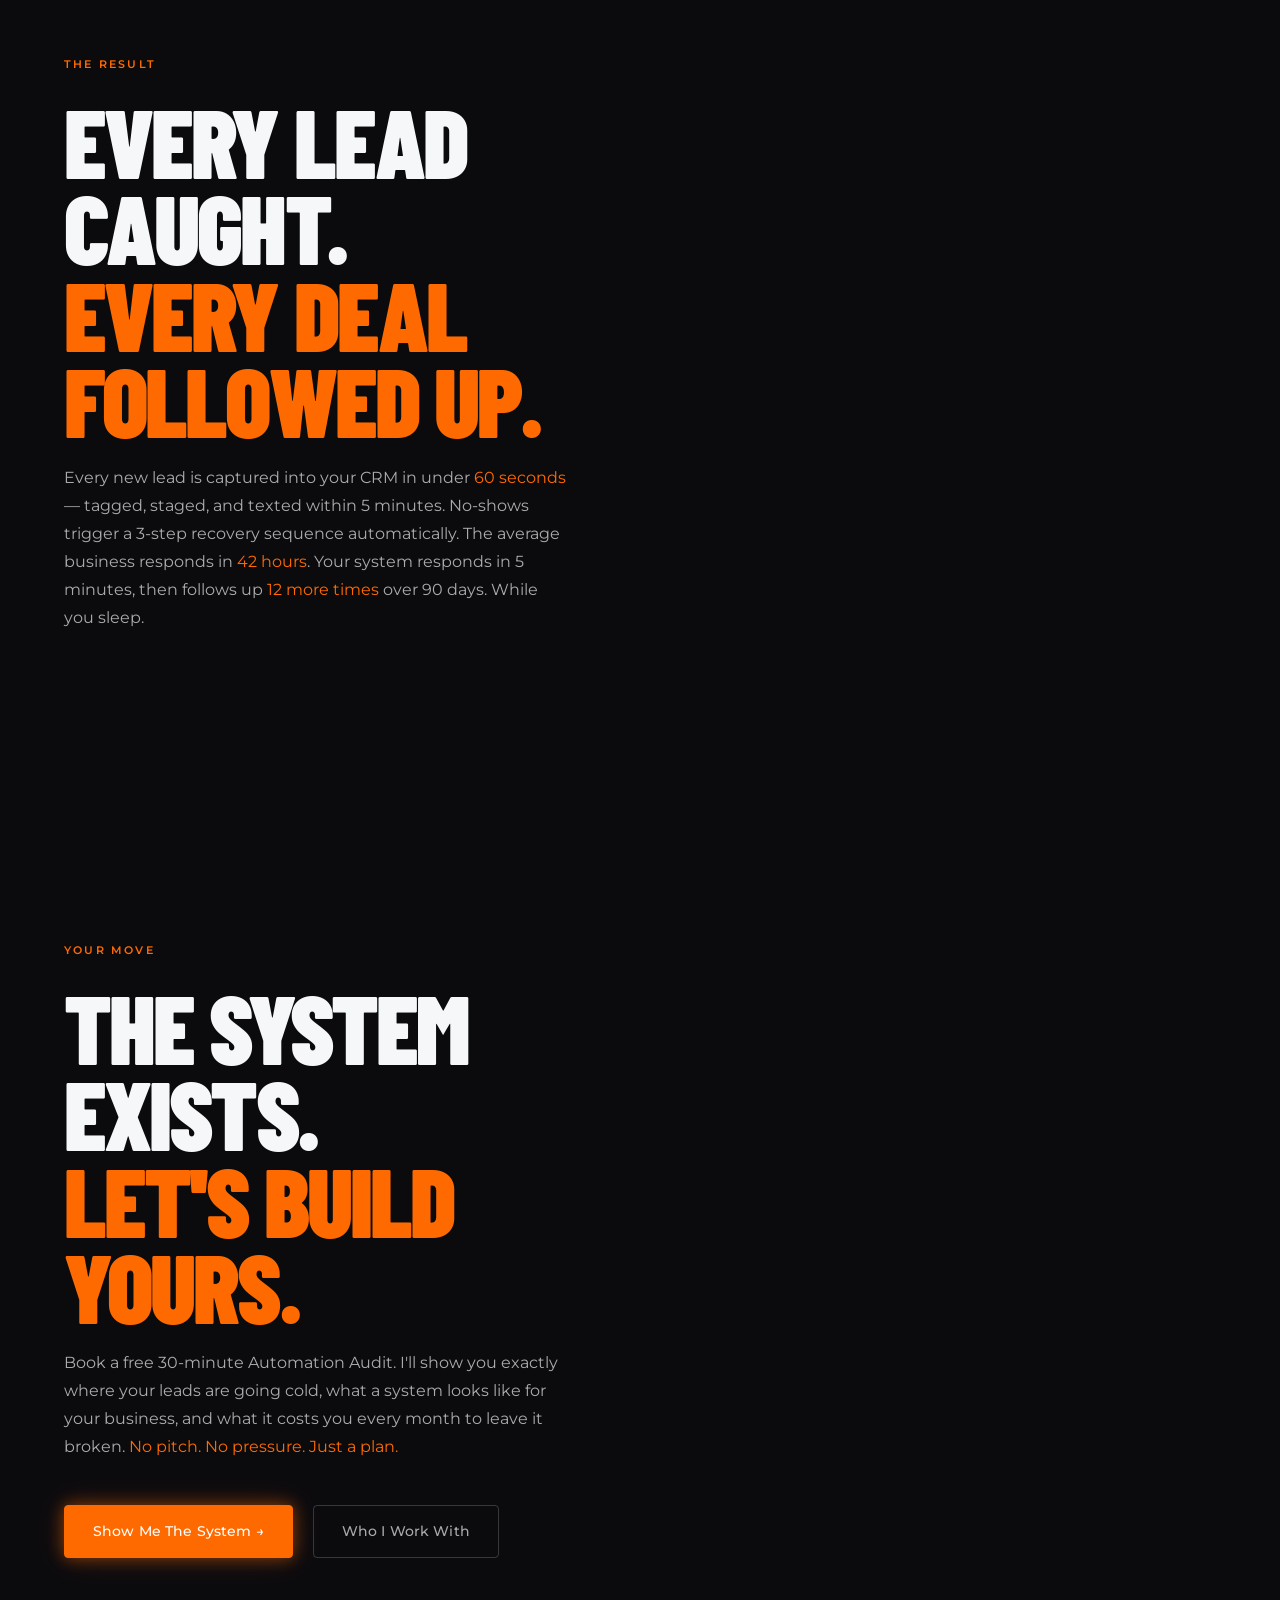
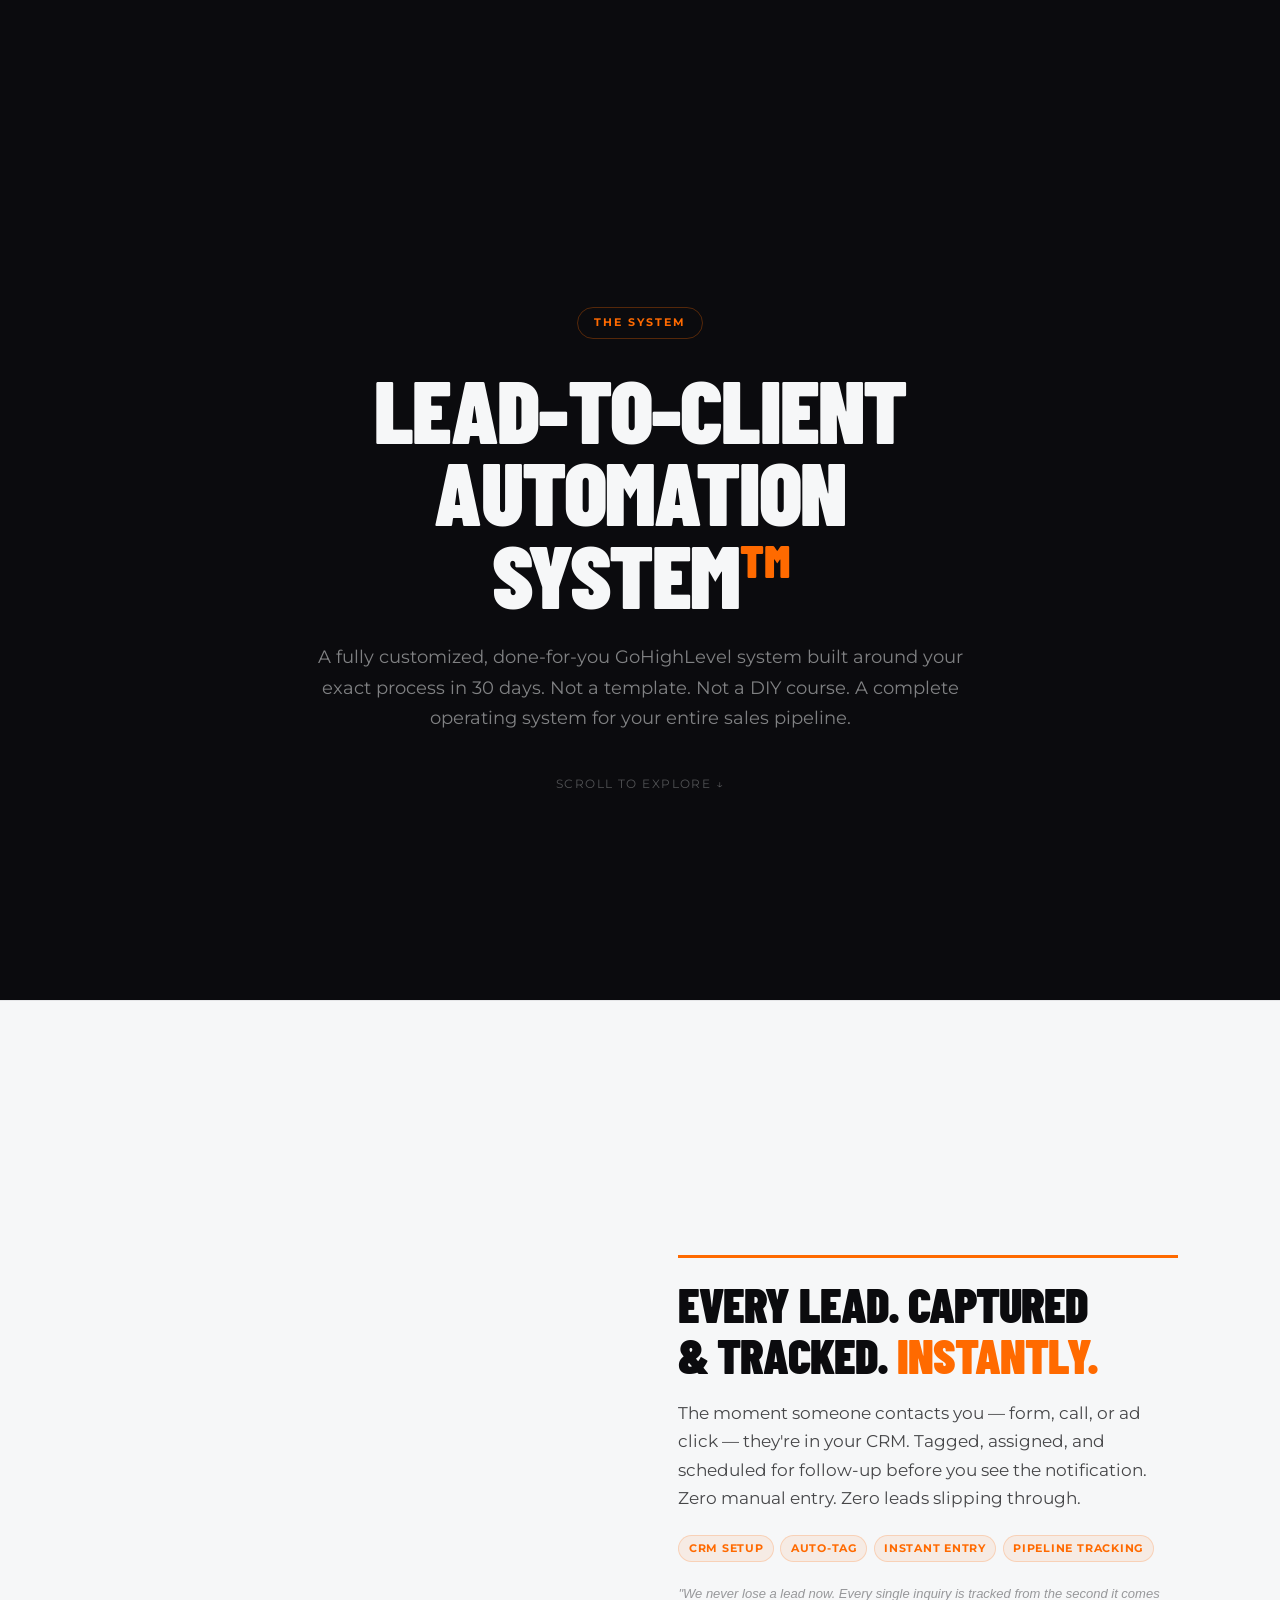
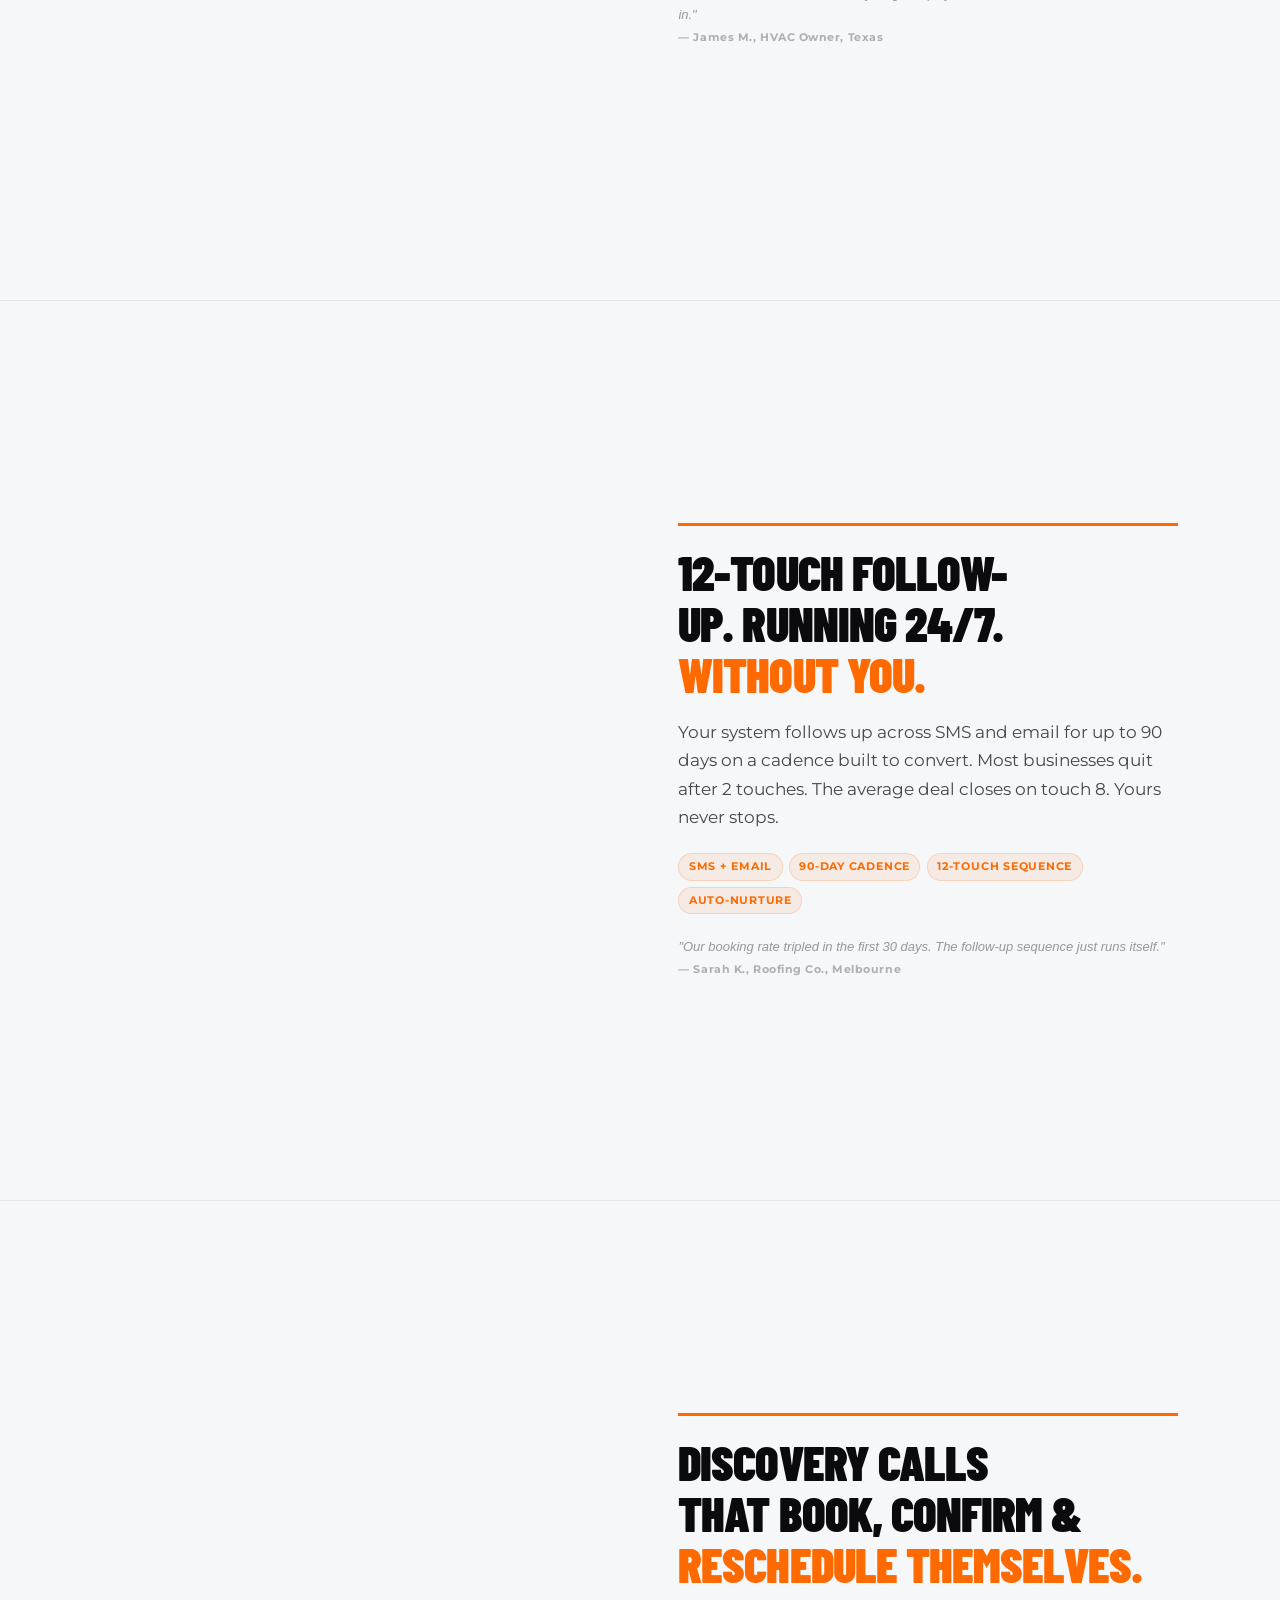
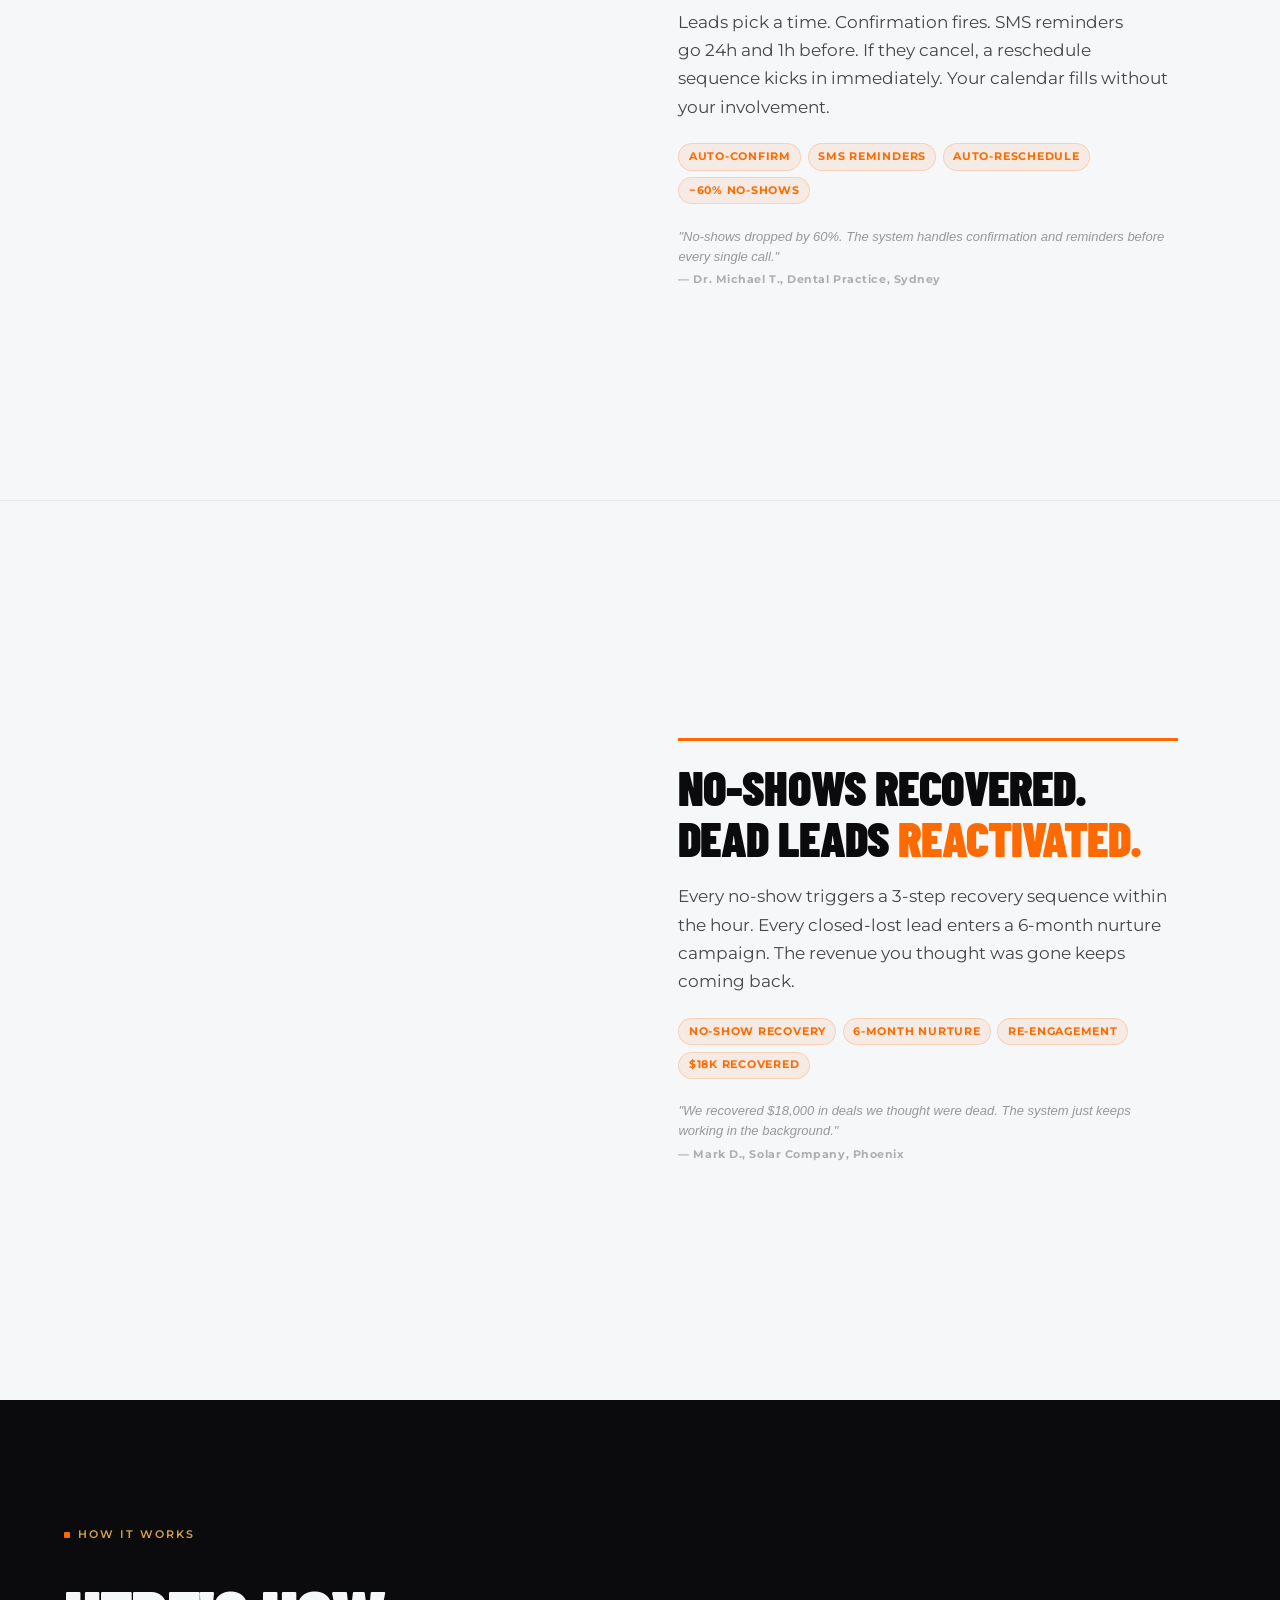
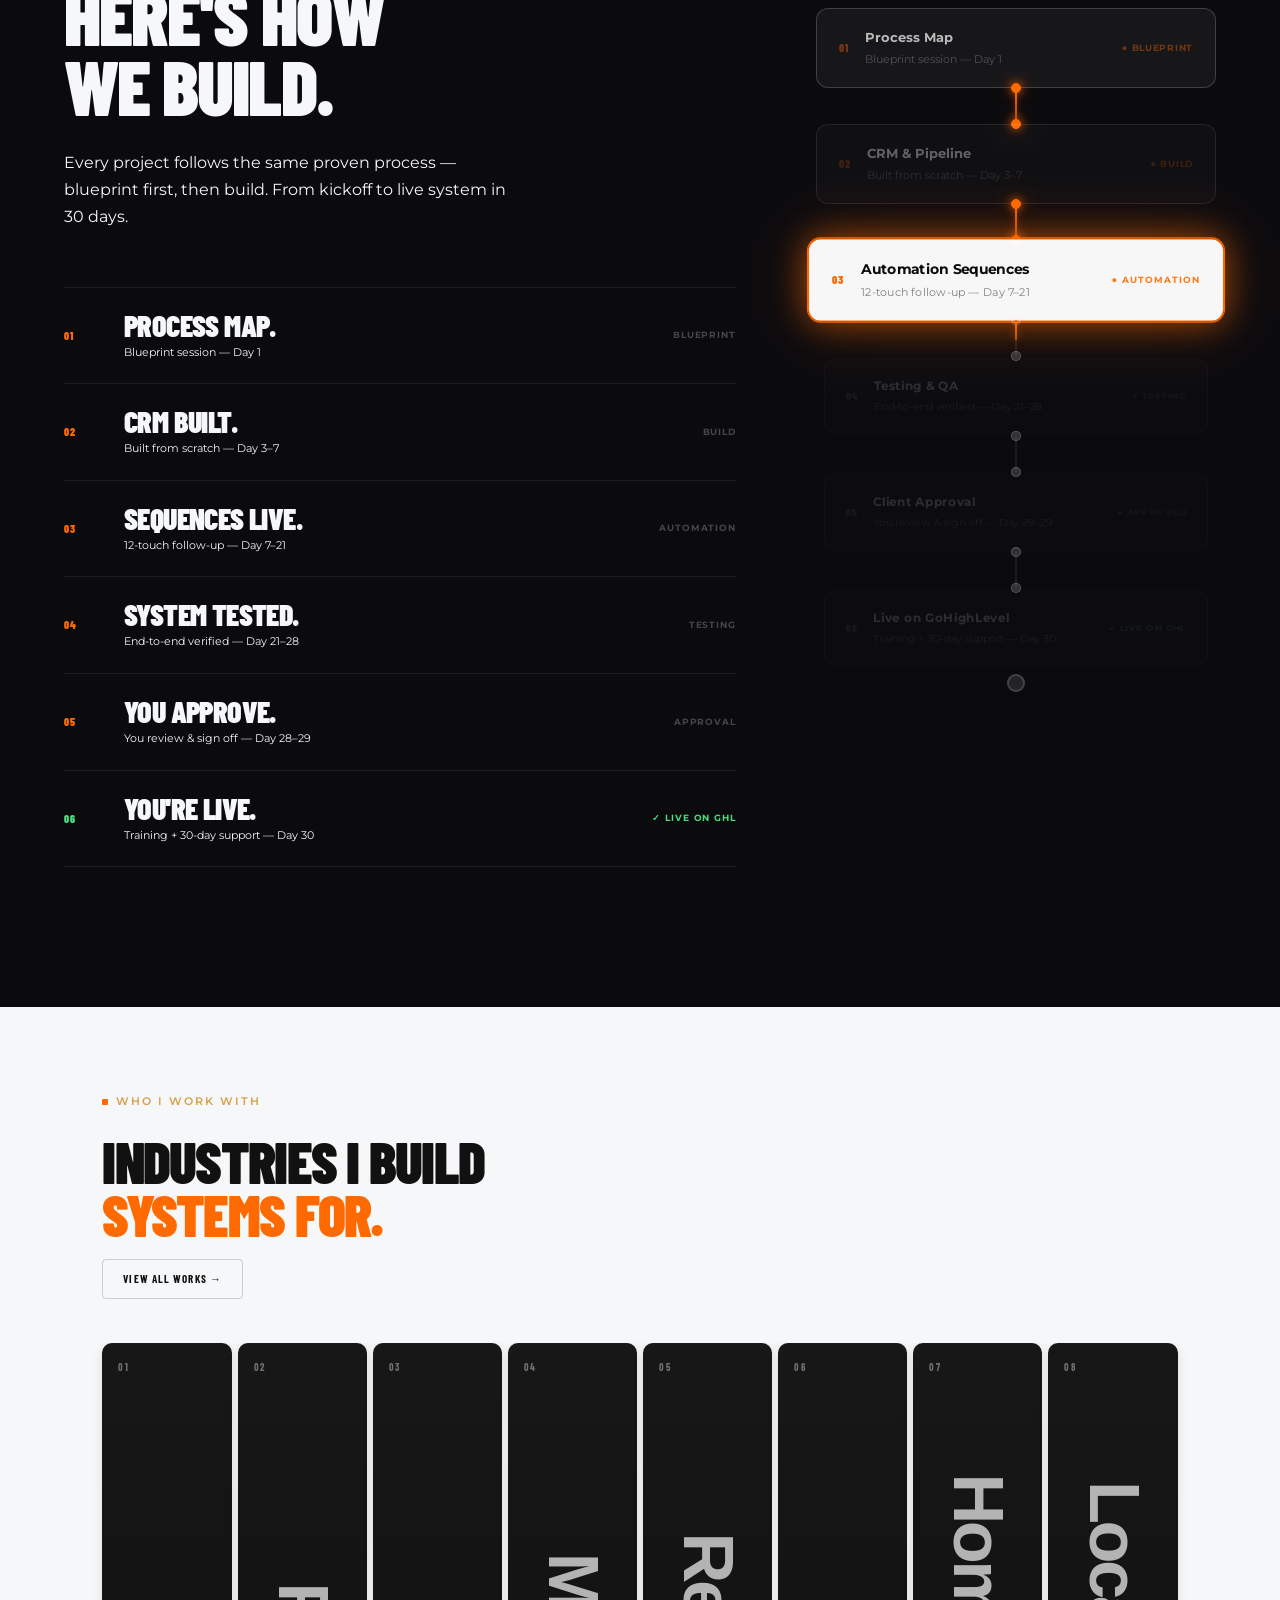
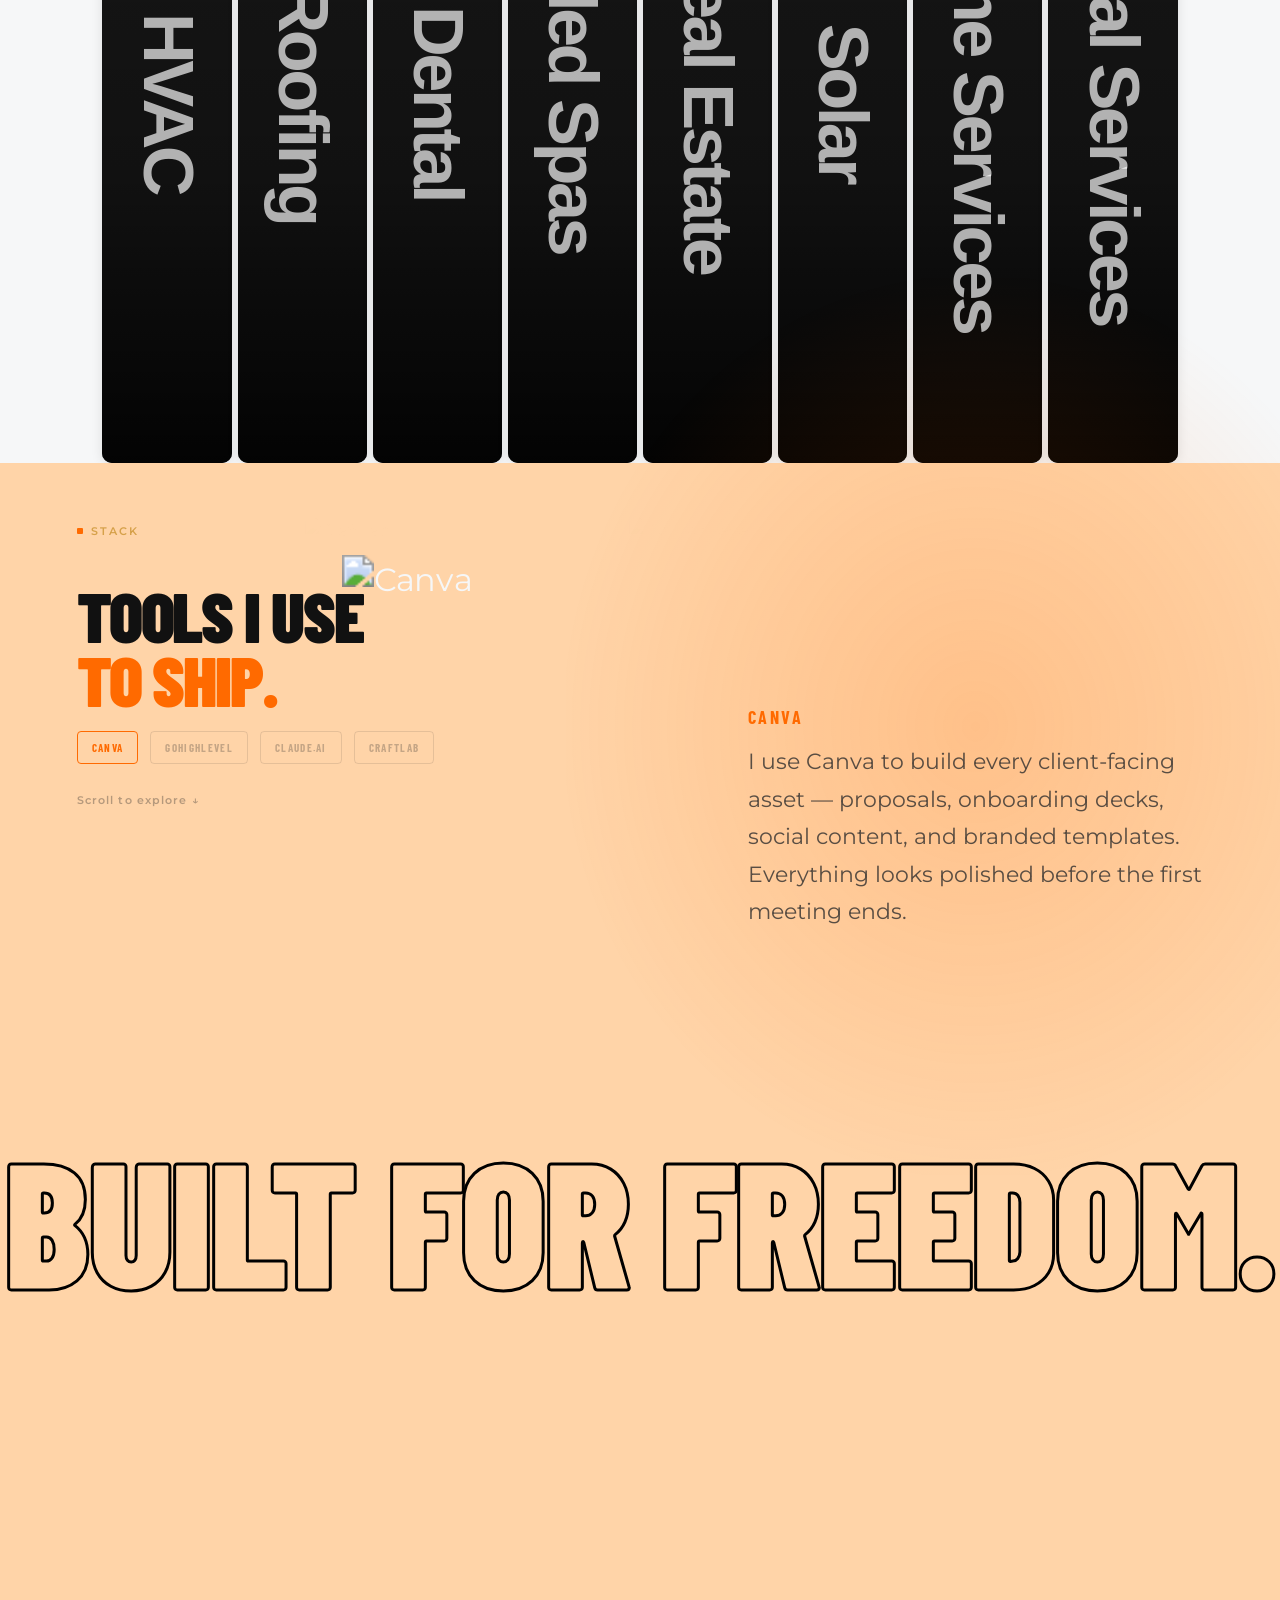
==== commit 85fe0af2: "Redesign journey section as static layout, fix tab-switch animation bugs - Replace scrollytelling jo" ====
--- a/index.html
+++ b/index.html
@@ -61,15 +61,10 @@
       <ul class="nav__links">
         <li><a href="#home" class="active">Home</a></li>
         <li><a href="#about">About</a></li>
-        <li><a href="#system">System</a></li>
-        <li><a href="#who">Industries</a></li>
         <li><a href="portfolio.html">All Works</a></li>
+        <li><a href="#system" class="nav__system-btn">Lead-to-Client System&#8482;</a></li>
         <li><a href="booking.html">Book Audit</a></li>
       </ul>
-      <div class="nav__panel-foot">
-        <div class="nav__panel-rule"></div>
-        <a href="mailto:praktisaiden@gmail.com" class="nav__email">praktisaiden@gmail.com</a>
-      </div>
     </div>
 
   </nav>
@@ -301,184 +296,167 @@
     </div><!-- /sc-track -->
   </section><!-- /system-cards -->
 
-  <!-- PROCESS -->
-  <!-- JOURNEY — scrollytelling step sequence -->
-  <section class="journey" id="journey">
-    <div class="journey__pin">
-
-      <!-- Top progress bar -->
-      <div class="j-progress-bar"><div class="j-progress-fill"></div></div>
-
-      <!-- Steps -->
-      <div class="j-stage">
-
-        <!-- Intro slide -->
-        <div class="j-step j-step--intro" data-step="0">
-          <div class="j-content">
-            <span class="j-label">How It Works</span>
-            <h2 class="j-title j-title--intro">Here's how we build.</h2>
-            <p class="j-desc">Every project follows the same proven process — blueprint first, then build. From kickoff to live system in 30 days. Scroll to walk through it.</p>
-          </div>
-        </div>
-
-        <div class="j-step" data-step="1">
-          <div class="j-content">
-            <span class="j-label">01 / 06 — Blueprint</span>
-            <h2 class="j-title">Process Map.</h2>
-            <p class="j-desc">Before touching any software, we map your entire customer journey. Every stage, trigger, and outcome is defined. This blueprint drives every decision that follows.</p>
-            <div class="j-badge j-badge--active">Phase: Blueprint Session</div>
-          </div>
-        </div>
-
-        <div class="j-step" data-step="2">
-          <div class="j-content">
-            <span class="j-label">02 / 06 — Build</span>
-            <h2 class="j-title">CRM Built.</h2>
-            <p class="j-desc">Your GoHighLevel account is built from scratch around the blueprint. Pipeline stages, custom fields, lead sources, and contact management — all structured to match your process.</p>
-            <div class="j-badge j-badge--active">Phase: CRM &amp; Pipeline</div>
-          </div>
-        </div>
-
-        <div class="j-step" data-step="3">
-          <div class="j-content">
-            <span class="j-label">03 / 06 — Automation</span>
-            <h2 class="j-title">Sequences Live.</h2>
-            <p class="j-desc">Every follow-up, confirmation, appointment reminder, no-show recovery, and re-engagement sequence is built and connected. The system works without you having to think about it.</p>
-            <div class="j-badge j-badge--active">Phase: Automation Sequences</div>
-          </div>
-        </div>
-
-        <div class="j-step" data-step="4">
-          <div class="j-content">
-            <span class="j-label">04 / 06 — Testing</span>
-            <h2 class="j-title">System Tested.</h2>
-            <p class="j-desc">The entire system is tested end-to-end before going live. Every trigger, message, and notification is verified. Nothing launches until it works exactly as designed.</p>
-            <div class="j-badge j-badge--active">Phase: Testing &amp; QA</div>
-          </div>
-        </div>
-
-        <div class="j-step" data-step="5">
-          <div class="j-content">
-            <span class="j-label">05 / 06 — Approval</span>
-            <h2 class="j-title">You Approve.</h2>
-            <p class="j-desc">Before anything goes live, you review the complete system. Every workflow, every message, every pipeline stage. You sign off on the build. Nothing is launched without your approval.</p>
-            <div class="j-badge j-badge--active">Phase: Client Sign-Off</div>
-          </div>
-        </div>
-
-        <div class="j-step" data-step="6">
-          <div class="j-content">
-            <span class="j-label">06 / 06 — Live on GoHighLevel</span>
-            <h2 class="j-title">You're Live.</h2>
-            <p class="j-desc">Your complete Lead-to-Client Automation System is now live inside GoHighLevel — CRM, pipelines, 12-touch follow-up sequences, appointment booking, reminders, no-show recovery, and reporting. All running. All automated. 30 days of direct support from day one.</p>
-            <div class="j-badge j-badge--won">Delivered on GoHighLevel ✓</div>
-            <p class="j-extension">Blueprint → Build → Approved → Live on GHL. In 30 days.</p>
-          </div>
-        </div>
-
-        <!-- CTA STEP -->
-        <div class="j-step j-step--cta" data-step="7">
-          <div class="j-cta">
-            <p class="j-cta__truth">Right now, leads are coming in.<br>Most of them are being ignored.</p>
-            <h2 class="j-cta__h">Stop losing revenue<br>you already earned.</h2>
-            <p class="j-cta__sub">One free call. 30 minutes. We map exactly where your leads are falling through the cracks — and show you what the fix looks like. You leave with a plan whether we work together or not.</p>
-            <a href="booking.html" class="j-cta__btn">Book My Free Audit →</a>
-            <p class="j-cta__fine">No pitch. No pressure. No commitment.</p>
-          </div>
-        </div>
-
-      </div><!-- /j-stage -->
-
-      <!-- Workflow diagram — right panel -->
-      <div class="j-flow-panel" aria-hidden="true">
-
-        <div class="j-fn" data-node="1">
-          <div class="j-fn__bullet"><span></span></div>
-          <div class="j-fn__card">
-            <div class="j-fn__num">01</div>
-            <div class="j-fn__info">
-              <div class="j-fn__name">Process Map</div>
-              <div class="j-fn__sub">Blueprint session — Day 1</div>
-            </div>
-            <div class="j-fn__tag">● Blueprint</div>
-          </div>
-        </div>
-
-        <div class="j-fn__connector"><div class="j-fn__fill"></div></div>
-
-        <div class="j-fn" data-node="2">
-          <div class="j-fn__bullet"><span></span></div>
-          <div class="j-fn__card">
-            <div class="j-fn__num">02</div>
-            <div class="j-fn__info">
-              <div class="j-fn__name">CRM &amp; Pipeline</div>
-              <div class="j-fn__sub">Built from scratch — Day 3–7</div>
-            </div>
-            <div class="j-fn__tag">● Build</div>
-          </div>
-        </div>
-
-        <div class="j-fn__connector"><div class="j-fn__fill"></div></div>
-
-        <div class="j-fn" data-node="3">
-          <div class="j-fn__bullet"><span></span></div>
-          <div class="j-fn__card">
-            <div class="j-fn__num">03</div>
-            <div class="j-fn__info">
-              <div class="j-fn__name">Automation Sequences</div>
-              <div class="j-fn__sub">12-touch follow-up — Day 7–21</div>
-            </div>
-            <div class="j-fn__tag">● Automation</div>
-          </div>
-        </div>
-
-        <div class="j-fn__connector"><div class="j-fn__fill"></div></div>
-
-        <div class="j-fn" data-node="4">
-          <div class="j-fn__bullet"><span></span></div>
-          <div class="j-fn__card">
-            <div class="j-fn__num">04</div>
-            <div class="j-fn__info">
-              <div class="j-fn__name">Testing &amp; QA</div>
-              <div class="j-fn__sub">End-to-end verified — Day 21–28</div>
-            </div>
-            <div class="j-fn__tag">● Testing</div>
-          </div>
-        </div>
-
-        <div class="j-fn__connector"><div class="j-fn__fill"></div></div>
-
-        <div class="j-fn" data-node="5">
-          <div class="j-fn__bullet"><span></span></div>
-          <div class="j-fn__card">
-            <div class="j-fn__num">05</div>
-            <div class="j-fn__info">
-              <div class="j-fn__name">Client Approval</div>
-              <div class="j-fn__sub">You review &amp; sign off — Day 28–29</div>
-            </div>
-            <div class="j-fn__tag">● Approved</div>
-          </div>
-        </div>
-
-        <div class="j-fn__connector"><div class="j-fn__fill"></div></div>
-
-        <div class="j-fn" data-node="6">
-          <div class="j-fn__bullet"><span></span></div>
-          <div class="j-fn__card">
-            <div class="j-fn__num">06</div>
-            <div class="j-fn__info">
-              <div class="j-fn__name">Live on GoHighLevel</div>
-              <div class="j-fn__sub">Training + 30-day support — Day 30</div>
-            </div>
-            <div class="j-fn__tag j-fn__tag--won">✓ Live on GHL</div>
-          </div>
-        </div>
-
-        <div class="j-fn__terminal" id="jTerminal"></div>
-
-      </div><!-- /j-flow-panel -->
-
-    </div><!-- /journey__pin -->
+  <!-- HOW IT WORKS — static two-column layout, no scrollytelling -->
+  <section class="proc-section" id="journey">
+    <div class="proc-inner">
+
+      <!-- Left: header + step list -->
+      <div class="proc-left">
+        <span class="section-tag">How It Works</span>
+        <h2 class="proc-hl">Here's How<br>We Build.</h2>
+        <p class="proc-sub">Every project follows the same proven process — blueprint first, then build. From kickoff to live system in 30 days.</p>
+
+        <div class="proc-items">
+
+          <div class="proc-row">
+            <div class="proc-row__num">01</div>
+            <div class="proc-row__body">
+              <div class="proc-row__title">Process Map.</div>
+              <div class="proc-row__meta">Blueprint session — Day 1</div>
+            </div>
+            <div class="proc-row__phase">Blueprint</div>
+          </div>
+
+          <div class="proc-row">
+            <div class="proc-row__num">02</div>
+            <div class="proc-row__body">
+              <div class="proc-row__title">CRM Built.</div>
+              <div class="proc-row__meta">Built from scratch — Day 3–7</div>
+            </div>
+            <div class="proc-row__phase">Build</div>
+          </div>
+
+          <div class="proc-row">
+            <div class="proc-row__num">03</div>
+            <div class="proc-row__body">
+              <div class="proc-row__title">Sequences Live.</div>
+              <div class="proc-row__meta">12-touch follow-up — Day 7–21</div>
+            </div>
+            <div class="proc-row__phase">Automation</div>
+          </div>
+
+          <div class="proc-row">
+            <div class="proc-row__num">04</div>
+            <div class="proc-row__body">
+              <div class="proc-row__title">System Tested.</div>
+              <div class="proc-row__meta">End-to-end verified — Day 21–28</div>
+            </div>
+            <div class="proc-row__phase">Testing</div>
+          </div>
+
+          <div class="proc-row">
+            <div class="proc-row__num">05</div>
+            <div class="proc-row__body">
+              <div class="proc-row__title">You Approve.</div>
+              <div class="proc-row__meta">You review &amp; sign off — Day 28–29</div>
+            </div>
+            <div class="proc-row__phase">Approval</div>
+          </div>
+
+          <div class="proc-row proc-row--last">
+            <div class="proc-row__num proc-row__num--won">06</div>
+            <div class="proc-row__body">
+              <div class="proc-row__title">You're Live.</div>
+              <div class="proc-row__meta">Training + 30-day support — Day 30</div>
+            </div>
+            <div class="proc-row__phase proc-row__phase--won">✓ Live on GHL</div>
+          </div>
+
+        </div><!-- /proc-items -->
+      </div><!-- /proc-left -->
+
+      <!-- Right: workflow diagram with cascade animation -->
+      <div class="proc-right">
+        <div class="j-flow-panel j-flow-panel--static">
+
+          <div class="j-fn" data-node="1">
+            <div class="j-fn__bullet"><span></span></div>
+            <div class="j-fn__card">
+              <div class="j-fn__num">01</div>
+              <div class="j-fn__info">
+                <div class="j-fn__name">Process Map</div>
+                <div class="j-fn__sub">Blueprint session — Day 1</div>
+              </div>
+              <div class="j-fn__tag">● Blueprint</div>
+            </div>
+          </div>
+
+          <div class="j-fn__connector"><div class="j-fn__fill"></div></div>
+
+          <div class="j-fn" data-node="2">
+            <div class="j-fn__bullet"><span></span></div>
+            <div class="j-fn__card">
+              <div class="j-fn__num">02</div>
+              <div class="j-fn__info">
+                <div class="j-fn__name">CRM &amp; Pipeline</div>
+                <div class="j-fn__sub">Built from scratch — Day 3–7</div>
+              </div>
+              <div class="j-fn__tag">● Build</div>
+            </div>
+          </div>
+
+          <div class="j-fn__connector"><div class="j-fn__fill"></div></div>
+
+          <div class="j-fn" data-node="3">
+            <div class="j-fn__bullet"><span></span></div>
+            <div class="j-fn__card">
+              <div class="j-fn__num">03</div>
+              <div class="j-fn__info">
+                <div class="j-fn__name">Automation Sequences</div>
+                <div class="j-fn__sub">12-touch follow-up — Day 7–21</div>
+              </div>
+              <div class="j-fn__tag">● Automation</div>
+            </div>
+          </div>
+
+          <div class="j-fn__connector"><div class="j-fn__fill"></div></div>
+
+          <div class="j-fn" data-node="4">
+            <div class="j-fn__bullet"><span></span></div>
+            <div class="j-fn__card">
+              <div class="j-fn__num">04</div>
+              <div class="j-fn__info">
+                <div class="j-fn__name">Testing &amp; QA</div>
+                <div class="j-fn__sub">End-to-end verified — Day 21–28</div>
+              </div>
+              <div class="j-fn__tag">● Testing</div>
+            </div>
+          </div>
+
+          <div class="j-fn__connector"><div class="j-fn__fill"></div></div>
+
+          <div class="j-fn" data-node="5">
+            <div class="j-fn__bullet"><span></span></div>
+            <div class="j-fn__card">
+              <div class="j-fn__num">05</div>
+              <div class="j-fn__info">
+                <div class="j-fn__name">Client Approval</div>
+                <div class="j-fn__sub">You review &amp; sign off — Day 28–29</div>
+              </div>
+              <div class="j-fn__tag">● Approved</div>
+            </div>
+          </div>
+
+          <div class="j-fn__connector"><div class="j-fn__fill"></div></div>
+
+          <div class="j-fn" data-node="6">
+            <div class="j-fn__bullet"><span></span></div>
+            <div class="j-fn__card">
+              <div class="j-fn__num">06</div>
+              <div class="j-fn__info">
+                <div class="j-fn__name">Live on GoHighLevel</div>
+                <div class="j-fn__sub">Training + 30-day support — Day 30</div>
+              </div>
+              <div class="j-fn__tag j-fn__tag--won">✓ Live on GHL</div>
+            </div>
+          </div>
+
+          <div class="j-fn__terminal" id="jTerminal"></div>
+
+        </div><!-- /j-flow-panel -->
+      </div><!-- /proc-right -->
+
+    </div><!-- /proc-inner -->
   </section><!-- /journey -->
 
   <!-- WHO — horizontal scrolly slides + folder cards -->
@@ -648,97 +626,48 @@
         <span class="dlv-right-label">Your Next Step</span>
         <p class="dlv-right-desc">In 30 minutes, I'll map your current lead flow, show you exactly where revenue is leaking, and hand you a clear system blueprint that fixes it. Whether we work together or not — you leave with a plan worth acting on.</p>
         <a href="booking.html" class="dlv-btn">Book Your Free Audit →</a>
-        <div class="dlv-guarantee">
-          <span class="dlv-guarantee__icon">✦</span>
-          <div>
-            <p class="dlv-guarantee__title">30-Day Delivery Guarantee</p>
-            <p class="dlv-guarantee__text">Your complete system goes live within 30 days. Built, tested, and handed over. We don't miss deadlines. That's not a policy — it's how we work.</p>
-          </div>
-        </div>
         <p class="dlv-scarcity">— Only 3 client spots open per month —</p>
       </div>
 
     </div>
   </section>
 
-  <!-- Stats Band -->
-  <section class="cta-stats-band">
-    <div class="cta-stat">
-      <span class="cta-stat__num">5 min</span>
-      <span class="cta-stat__label">First follow-up after every lead submission</span>
-    </div>
-    <div class="cta-stat__div"></div>
-    <div class="cta-stat">
-      <span class="cta-stat__num">12×</span>
-      <span class="cta-stat__label">Automated touchpoints over 90 days</span>
-    </div>
-    <div class="cta-stat__div"></div>
-    <div class="cta-stat">
-      <span class="cta-stat__num">100%</span>
-      <span class="cta-stat__label">Done-for-you. You focus on the work, we build the system</span>
-    </div>
-  </section>
-
   <!-- FOOTER -->
-  <footer class="footer">
-    <div class="container">
-      <div class="footer__top">
-        <div class="footer__brand">
-          <img src="images/Craftlab logo.png" alt="CraftLab." class="footer__logo-img" />
-        </div>
-        <nav class="footer__nav">
-          <a href="#system">System</a>
-          <a href="#process">Process</a>
-          <a href="#who">Industries</a>
-          <a href="portfolio.html">All Works</a>
-          <a href="#about">About</a>
-          <a href="booking.html">Book Audit</a>
-        </nav>
-      </div>
-      <div class="footer__line"></div>
-      <div class="footer__bottom">
-        <span>© 2026 CraftLab.</span>
-      </div>
-    </div>
+  <footer class="port-foot">
+    <span class="port-foot__copy">© 2026 CraftLab.</span>
   </footer>
 
 
   <!-- GSAP core + ScrollTrigger -->
   <script src="https://cdnjs.cloudflare.com/ajax/libs/gsap/3.12.5/gsap.min.js"></script>
   <script src="https://cdnjs.cloudflare.com/ajax/libs/gsap/3.12.5/ScrollTrigger.min.js"></script>
-  <script src="script.js?v=89" defer></script>
+  <script src="script.js?v=101" defer></script>
 
   <!-- RIGHT SIDE NAV -->
   <nav class="rnav" id="rnav" aria-label="Section navigation">
-    <a href="#home"        class="rnav__item active" data-section="home"    aria-label="Home">
-      <i class="ph ph-house"></i>
+    <a href="#home"          class="rnav__item rnav__item--logo active" data-section="home"  aria-label="Home">
+      <span class="rnav__c">C.</span>
       <span class="rnav__tip">Home</span>
     </a>
-    <a href="#system"      class="rnav__item"        data-section="system"  aria-label="System">
+    <a href="#system"        class="rnav__item"        data-section="system" aria-label="System">
       <i class="ph ph-gear"></i>
       <span class="rnav__tip">System</span>
     </a>
-    <a href="#process"     class="rnav__item"        data-section="process" aria-label="Process">
-      <i class="ph ph-arrows-clockwise"></i>
-      <span class="rnav__tip">Process</span>
-    </a>
-    <a href="#who"         class="rnav__item"        data-section="who"     aria-label="Industries">
-      <i class="ph ph-buildings"></i>
-      <span class="rnav__tip">Industries</span>
-    </a>
-    <a href="portfolio.html" class="rnav__item"                               aria-label="All Works">
+    <a href="portfolio.html" class="rnav__item"                              aria-label="All Works">
       <i class="ph ph-briefcase"></i>
       <span class="rnav__tip">All Works</span>
     </a>
-    <a href="#about"       class="rnav__item"        data-section="about"   aria-label="About">
+    <a href="#about"         class="rnav__item"        data-section="about" aria-label="About">
       <i class="ph ph-user"></i>
       <span class="rnav__tip">About</span>
     </a>
-    <a href="booking.html" class="rnav__item"                               aria-label="Book Audit">
-      <i class="ph ph-calendar-check"></i>
-      <span class="rnav__tip">Book Audit</span>
-    </a>
   </nav>
+
+  <!-- FLOATING BACK TO TOP -->
+  <a href="#home" class="back-to-top" id="backToTop" aria-label="Back to top">
+    <svg width="14" height="14" viewBox="0 0 24 24" fill="none" stroke="currentColor" stroke-width="2.8" stroke-linecap="round" stroke-linejoin="round"><path d="M12 19V5M5 12l7-7 7 7"/></svg>
+    Back to Top
+  </a>
 
 </body>
 </html>
--- a/style.css
+++ b/style.css
@@ -0,0 +1,3855 @@
+/* ═══════════════════════════════════════════
+   CRAFTLAB. — Simplified, spacious, editorial
+═══════════════════════════════════════════ */
+
+@font-face {
+  font-family: 'Delight';
+  src: url('Fonts/delight-black.otf') format('opentype');
+  font-weight: 900;
+  font-style: normal;
+  font-display: swap;
+}
+
+@font-face {
+  font-family: 'QanelasHeavy';
+  src: url('Fonts/qanelas-vveb-f0nts/OTF/Qanelas-Heavy.otf') format('opentype');
+  font-weight: 900;
+  font-style: normal;
+  font-display: swap;
+}
+
+@font-face {
+  font-family: 'Kamerik105';
+  src: url('Fonts/kamerik/Kamerik105-Heavy.otf') format('opentype');
+  font-weight: 900;
+  font-style: normal;
+  font-display: swap;
+}
+
+/* ── RESET & BASE ── */
+*, *::before, *::after { box-sizing: border-box; margin: 0; padding: 0; }
+
+:root {
+  --orange:   #FF6A00;
+  --gold:     #D6A14A;
+  --white:    #F6F7F8;
+  --gray:     #707782;
+  --graphite: #1A1A1A;
+  --dark:     #111111;
+  --black:    #0B0B0E;
+  --font-h:   'Barlow Condensed', sans-serif;
+  --font-b:   'Montserrat', sans-serif;
+
+  /* Emil Kowalski easing curves */
+  --ease-out:    cubic-bezier(0.23, 1, 0.32, 1);
+  --ease-in-out: cubic-bezier(0.77, 0, 0.175, 1);
+  --ease-drawer: cubic-bezier(0.32, 0.72, 0, 1);
+}
+
+html { scroll-behavior: smooth; }
+
+/* ── Global focus ring — keyboard nav visibility ── */
+:focus-visible {
+  outline: 2px solid var(--orange);
+  outline-offset: 3px;
+  border-radius: 3px;
+}
+:focus:not(:focus-visible) { outline: none; }
+
+body {
+  font-family: var(--font-b);
+  background: var(--black);
+  color: var(--white);
+  line-height: 1.6;
+  overflow-x: hidden;
+  -webkit-font-smoothing: antialiased;
+  padding-left: 0;
+}
+
+h1, h2, h3 {
+  font-family: var(--font-h);
+  font-weight: 800;
+  line-height: 1.0;
+  letter-spacing: -0.01em;
+  text-transform: uppercase;
+  text-wrap: balance;
+}
+h1 em, h2 em, h3 em { font-style: normal; }
+.delight-h  { font-family: 'Delight', var(--font-h); font-weight: 900; letter-spacing: -0.03em; text-transform: none; }
+p           { text-wrap: pretty; }
+a { text-decoration: none; color: inherit; }
+ul { list-style: none; }
+
+.container { max-width: 1160px; margin: 0 auto; padding: 0 48px; }
+
+/* ── UTILITIES ── */
+.text-orange { color: var(--orange); }
+.text-gold   { color: var(--gold); }
+.dot { color: var(--orange); }
+
+.section-tag {
+  display: inline-flex;
+  align-items: center;
+  gap: 8px;
+  font-family: var(--font-b);
+  font-size: 11px;
+  font-weight: 600;
+  letter-spacing: 0.18em;
+  text-transform: uppercase;
+  color: var(--gold);
+  margin-bottom: 24px;
+}
+.section-tag::before {
+  content: '';
+  display: inline-block;
+  width: 6px; height: 6px;
+  background: var(--orange);
+  border-radius: 1px;
+  flex-shrink: 0;
+}
+.section-tag--light { color: rgba(246,247,248,0.5); }
+.section-tag--light::before { background: rgba(246,247,248,0.4); }
+.process .section-tag { color: rgba(0,0,0,0.55); }
+.process .section-tag::before { background: rgba(0,0,0,0.55); }
+
+/* ── BUTTONS ── */
+.btn {
+  display: inline-block;
+  font-family: var(--font-b);
+  font-size: 14px;
+  font-weight: 500;
+  padding: 14px 28px;
+  border-radius: 4px;
+  border: 1.5px solid transparent;
+  cursor: pointer;
+  transition: color 180ms var(--ease-out), background-color 180ms var(--ease-out), border-color 180ms var(--ease-out), transform 180ms var(--ease-out), opacity 180ms var(--ease-out);
+  letter-spacing: 0.01em;
+}
+.btn--orange  { background: var(--orange); color: #fff; border-color: var(--orange); box-shadow: 0 0 16px rgba(255,106,0,0.45), 0 0 32px rgba(255,106,0,0.2); }
+.btn--orange:hover { background: #e05800; border-color: #e05800; box-shadow: 0 0 24px rgba(255,106,0,0.65), 0 0 48px rgba(255,106,0,0.3); }
+.btn--white   { background: var(--white); color: var(--black); border-color: var(--white); }
+.btn--white:hover { background: var(--orange); color: #fff; border-color: var(--orange); }
+.btn--ghost   { background: transparent; color: var(--white); border-color: rgba(246,247,248,0.2); }
+.btn--ghost:hover { border-color: var(--white); }
+.btn--ghost-dark { background: transparent; color: rgba(255,255,255,0.65); border-color: rgba(255,255,255,0.18); }
+.btn--ghost-dark:hover { color: var(--white); border-color: rgba(255,255,255,0.45); }
+.btn--lg      { padding: 18px 36px; font-size: 15px; }
+
+@media (hover: hover) and (pointer: fine) {
+  .btn:hover { transform: translateY(-1px); }
+}
+.btn:active { transform: scale(0.97); }
+
+/* ── Reveal hover button ── */
+.btn--reveal {
+  position: relative;
+  overflow: hidden;
+  white-space: nowrap;
+  min-width: 230px;
+  text-align: center;
+  display: inline-flex;
+  align-items: center;
+  justify-content: center;
+}
+/* Shine that leads the wipe edge */
+.btn--reveal::before {
+  content: '';
+  position: absolute;
+  top: -5%; left: -18%;
+  width: 18%; height: 110%;
+  background: linear-gradient(
+    90deg,
+    transparent,
+    rgba(255, 235, 170, 0.75),
+    rgba(255, 255, 255, 0.55),
+    transparent
+  );
+  transform: skewX(-12deg);
+  z-index: 6;
+  pointer-events: none;
+  opacity: 0;
+}
+.btn--reveal:hover::before {
+  opacity: 1;
+  animation: shineWipe 0.52s cubic-bezier(0.4, 0, 0.15, 1) forwards;
+}
+@keyframes shineWipe {
+  from { left: -18%; }
+  to   { left: 112%; }
+}
+.btn--reveal span {
+  display: block;
+  position: relative;
+  z-index: 1;
+}
+/* White wipe from left to right */
+.btn--reveal::after {
+  content: attr(data-hover);
+  position: absolute;
+  inset: 0;
+  display: flex;
+  align-items: center;
+  justify-content: center;
+  background: #fff;
+  color: var(--orange);
+  font-weight: 700;
+  font-size: 12px;
+  letter-spacing: 0.01em;
+  padding: 0 18px;
+  clip-path: inset(0 100% 0 0);
+  transition: clip-path 0.48s cubic-bezier(0.4, 0, 0.15, 1);
+  z-index: 2;
+}
+.btn--reveal:hover::after { clip-path: inset(0 0% 0 0); }
+.btn--reveal:hover { border-color: #fff; }
+
+/* ══════════════════════════════════════════
+   EXPANDABLE SIDEBAR NAV
+══════════════════════════════════════════ */
+/* ── HORIZONTAL TOP NAV ── */
+.nav {
+  position: fixed;
+  top: 0; left: 0; right: 0;
+  height: 64px;
+  z-index: 300;
+  display: flex;
+  align-items: stretch;
+  overflow: visible;
+}
+
+/* ── Strip — full-width horizontal bar ── */
+.nav__strip {
+  display: flex;
+  flex-direction: row;
+  align-items: center;
+  width: 100%;
+  padding: 0 28px;
+  gap: 12px;
+  background: rgba(11,11,14,0.78);
+  backdrop-filter: blur(16px);
+  -webkit-backdrop-filter: blur(16px);
+  border-bottom: 1px solid rgba(255,255,255,0.07);
+}
+
+/* C. icon mark — left anchor */
+.nav__icon-mark {
+  width: 36px; height: 36px;
+  background: var(--orange);
+  border-radius: 9px;
+  display: flex; align-items: center; justify-content: center;
+  font-family: 'Montserrat', sans-serif;
+  font-size: 15px;
+  font-weight: 900;
+  color: #fff;
+  letter-spacing: -0.04em;
+  flex-shrink: 0;
+  border: none;
+  cursor: pointer;
+  transition: opacity 0.2s, transform 0.18s;
+}
+.nav__icon-mark:hover { opacity: 0.88; transform: scale(1.06); }
+
+/* CraftLab. wordmark */
+.nav__brand {
+  font-family: 'Sora', sans-serif;
+  font-size: 14px;
+  font-weight: 700;
+  color: rgba(255,255,255,0.88);
+  letter-spacing: -0.02em;
+  white-space: nowrap;
+  margin-right: 8px;
+}
+
+/* ── Right side nav ── */
+.rnav {
+  position: fixed;
+  right: 20px;
+  top: 50%;
+  transform: translateY(-50%);
+  z-index: 900;
+  display: flex;
+  flex-direction: column;
+  align-items: center;
+  gap: 8px;
+  padding: 0;
+  background: none;
+  backdrop-filter: none;
+  -webkit-backdrop-filter: none;
+  border: none;
+  border-radius: 0;
+}
+
+.rnav__item {
+  position: relative;
+  width: 52px; height: 52px;
+  display: flex; align-items: center; justify-content: center;
+  color: rgba(255,255,255,0.28);
+  border-radius: 10px;
+  text-decoration: none;
+  font-size: 24px;
+  transition: color 0.18s, background 0.18s, transform 0.18s;
+}
+@media (hover: hover) {
+  .rnav__item:hover {
+    color: rgba(255,255,255,0.9);
+    background: rgba(255,255,255,0.06);
+    transform: scale(1.35);
+  }
+  .rnav__item:hover .rnav__tip { opacity: 1; transform: translateX(0); pointer-events: none; }
+}
+.rnav__item.active {
+  color: var(--orange);
+  background: none;
+}
+.rnav__item--logo { color: transparent; }
+.rnav__c {
+  width: 34px;
+  height: 34px;
+  background: #FF6A00;
+  border-radius: 8px;
+  display: flex;
+  align-items: center;
+  justify-content: center;
+  font-family: 'QanelasHeavy', 'Barlow Condensed', sans-serif;
+  font-size: 13px;
+  font-weight: 900;
+  color: #fff;
+  letter-spacing: -0.02em;
+  line-height: 1;
+  transition: box-shadow 0.18s;
+  flex-shrink: 0;
+}
+.rnav__item--logo:hover .rnav__c {
+  box-shadow: 0 4px 18px rgba(255,106,0,0.5);
+}
+.rnav__item--logo.active .rnav__c {
+  box-shadow: 0 4px 18px rgba(255,106,0,0.5);
+}
+
+.rnav__tip {
+  position: absolute;
+  right: calc(100% + 10px);
+  top: 50%;
+  transform: translateY(-50%) translateX(6px);
+  background: rgba(11,11,14,0.92);
+  color: var(--white);
+  font-family: var(--font-b);
+  font-size: 11px;
+  font-weight: 600;
+  letter-spacing: 0.06em;
+  text-transform: uppercase;
+  white-space: nowrap;
+  padding: 5px 10px;
+  border-radius: 5px;
+  border: 1px solid rgba(255,255,255,0.08);
+  opacity: 0;
+  transition: opacity 0.15s ease, transform 0.15s ease;
+  pointer-events: none;
+}
+
+@media (max-width: 768px) { .rnav { display: none; } }
+
+/* Social icons — horizontal row */
+.nav__socials {
+  display: flex;
+  flex-direction: row;
+  gap: 6px;
+  margin-left: auto;
+}
+.nav__social {
+  width: 34px; height: 34px;
+  background: rgba(255,255,255,0.06);
+  border-radius: 7px;
+  display: flex; align-items: center; justify-content: center;
+  color: rgba(255,255,255,0.45);
+  transition: background 0.18s, color 0.18s, transform 0.18s;
+  text-decoration: none;
+}
+.nav__social:hover { background: var(--orange); color: #fff; transform: scale(1.06); }
+
+/* Menu toggle — far right */
+.nav__toggle {
+  display: flex;
+  flex-direction: row;
+  align-items: center;
+  gap: 8px;
+  background: none;
+  border: none;
+  cursor: pointer;
+  color: rgba(255,255,255,0.45);
+  padding: 8px 10px;
+  margin-left: 8px;
+  border-radius: 8px;
+  transition: color 0.18s, background 0.18s;
+}
+.nav__toggle:hover { color: rgba(255,255,255,0.9); background: rgba(255,255,255,0.07); }
+
+.nav__ico--x { display: none; }
+.nav--open .nav__ico--bars { display: none; }
+.nav--open .nav__ico--x   { display: block; }
+
+.nav__toggle-label {
+  font-size: 9px;
+  font-weight: 700;
+  letter-spacing: 0.14em;
+  text-transform: uppercase;
+  line-height: 1;
+}
+
+/* Hidden in top bar */
+.nav__strip-rule { display: none; }
+
+/* ── Full-width dropdown panel ── */
+.nav__panel {
+  position: fixed;
+  top: 64px; left: 0; right: 0;
+  background: #F6F7F8;
+  display: flex;
+  flex-direction: row;
+  align-items: flex-start;
+  gap: 80px;
+  padding: 48px 56px 52px;
+  opacity: 0;
+  pointer-events: none;
+  transform: translateY(-18px);
+  transition: opacity 0.28s ease, transform 0.28s ease;
+  box-shadow: 0 24px 64px rgba(0,0,0,0.28);
+  border-bottom: 3px solid var(--orange);
+}
+.nav--open .nav__panel {
+  opacity: 1;
+  pointer-events: auto;
+  transform: translateY(0);
+}
+
+/* Logo in panel */
+.nav__panel-logo { flex-shrink: 0; }
+.nav__panel-logo img {
+  width: auto;
+  max-width: 140px;
+  height: auto;
+  display: block;
+  filter: brightness(0);
+}
+
+/* Nav links — vertical list */
+.nav__links {
+  list-style: none;
+  padding: 0; margin: 0;
+  flex: 1;
+  display: flex;
+  flex-direction: column;
+}
+.nav__links li a {
+  display: block;
+  font-family: 'QanelasHeavy', 'Barlow Condensed', sans-serif;
+  font-size: clamp(22px, 2.4vw, 32px);
+  font-weight: 900;
+  letter-spacing: -0.03em;
+  color: rgba(42,42,42,0.35);
+  padding: 8px 0;
+  text-decoration: none;
+  transition: color 0.18s;
+  border-bottom: 1px solid transparent;
+}
+.nav__links li a:hover,
+.nav__links li a.active {
+  color: var(--orange);
+  border-bottom-color: rgba(255,106,0,0.2);
+}
+.nav__system-btn {
+  color: #FF6A00 !important;
+  background: none !important;
+  border-radius: 0 !important;
+  padding: 8px 0 !important;
+  font-family: 'QanelasHeavy', 'Barlow Condensed', sans-serif !important;
+  letter-spacing: -0.02em !important;
+}
+.nav__system-btn:hover {
+  color: #FF6A00 !important;
+  opacity: 0.75;
+  border-bottom-color: rgba(255,106,0,0.2) !important;
+}
+
+/* Panel footer */
+.nav__panel-foot { margin-left: auto; padding-top: 4px; }
+.nav__panel-rule { height: 1px; background: rgba(42,42,42,0.12); margin-bottom: 16px; }
+.nav__email {
+  font-size: 11px;
+  color: rgba(42,42,42,0.4);
+  letter-spacing: 0.04em;
+  text-decoration: none;
+  transition: color 0.18s;
+}
+.nav__email:hover { color: var(--graphite); }
+
+/* ── Overlay backdrop ── */
+.nav__overlay {
+  position: fixed;
+  top: 64px; left: 0; right: 0; bottom: 0;
+  background: rgba(0,0,0,0.45);
+  z-index: 299;
+  opacity: 0;
+  pointer-events: none;
+  transition: opacity 0.35s ease;
+  backdrop-filter: blur(3px);
+  -webkit-backdrop-filter: blur(3px);
+}
+.nav__overlay.active { opacity: 1; pointer-events: auto; }
+
+/* ── Mobile ── */
+@media (max-width: 640px) {
+  .nav__strip { padding: 0 16px; gap: 8px; }
+  .nav__brand { display: none; }
+  .nav__icon-links { gap: 0; }
+  .nav__icon-link { width: 36px; height: 36px; font-size: 17px; }
+  .nav__socials { display: none; }
+  .nav__panel { flex-direction: column; gap: 32px; padding: 32px 24px 40px; }
+  .nav__panel-foot { margin-left: 0; }
+}
+
+/* ══════════════════════════════════════════
+   RIGHT-SIDE SECTION NAV
+══════════════════════════════════════════ */
+.sidenav {
+  position: fixed;
+  right: 20px;
+  top: 50%;
+  transform: translateY(-50%);
+  z-index: 90;
+  display: flex;
+  flex-direction: column;
+  align-items: center;
+  gap: 6px;
+}
+
+/* Thin track line connecting all icons */
+.sidenav::before {
+  content: '';
+  position: absolute;
+  left: 50%;
+  top: 22px;
+  bottom: 22px;
+  width: 1px;
+  background: rgba(255,255,255,0.07);
+  transform: translateX(-50%);
+  pointer-events: none;
+}
+
+.sidenav__item {
+  position: relative;
+  width: 44px; height: 44px;
+  display: flex; align-items: center; justify-content: center;
+  color: rgba(255,255,255,0.28);
+  border-radius: 10px;
+  background: transparent;
+  font-size: 19px;
+  text-decoration: none;
+  transition: color 0.2s, background 0.2s;
+  z-index: 1;
+  cursor: pointer;
+}
+.sidenav__item:hover { color: rgba(255,255,255,0.75); background: rgba(255,255,255,0.05); }
+.sidenav__item.active { color: var(--orange); background: rgba(255,106,0,0.1); }
+
+/* Hover label — appears to the left */
+.sidenav__label {
+  position: absolute;
+  right: calc(100% + 10px);
+  top: 50%;
+  transform: translateY(-50%);
+  background: rgba(18,18,20,0.96);
+  border: 1px solid rgba(255,255,255,0.08);
+  color: var(--white);
+  font-size: 10px;
+  font-weight: 600;
+  letter-spacing: 0.1em;
+  text-transform: uppercase;
+  padding: 5px 10px;
+  border-radius: 5px;
+  white-space: nowrap;
+  pointer-events: none;
+  opacity: 0;
+  transition: opacity 0.15s;
+}
+.sidenav__item:hover .sidenav__label { opacity: 1; }
+
+/* Hide on narrow screens */
+@media (max-width: 900px) { .sidenav { display: none; } }
+
+/* ══════════════════════════════════════════
+   HERO — Brand Appart style
+   Oversized headline IS the visual.
+   Sora 800, centered, full-width typography.
+══════════════════════════════════════════ */
+.hero {
+  min-height: 100vh;
+  min-height: 100svh;
+  display: flex;
+  align-items: center;
+  justify-content: center;
+  background: #0B0B0E;
+  padding: 176px 48px 80px;
+  overflow: hidden;
+  position: relative;
+}
+
+/* Centered orange glow background */
+.hero {
+  background: #0B0B0E;
+  background-image:
+    radial-gradient(ellipse 70% 65% at 50% 55%, rgba(255,106,0,0.42) 0%, rgba(255,80,0,0.14) 45%, transparent 70%),
+    radial-gradient(ellipse 40% 30% at 50% 50%, rgba(255,60,0,0.08) 0%, transparent 60%);
+}
+
+/* 3D logo parallax background */
+.hero__plx-bg {
+  position: absolute;
+  inset: 0;
+  pointer-events: none;
+  z-index: 0;
+  overflow: hidden;
+}
+.hero__plx-wrap {
+  position: absolute;
+  inset: 0;
+  pointer-events: none;
+  will-change: transform;
+}
+.hero__plx-icon {
+  position: absolute;
+  top: 0;
+  left: 0;
+  width: clamp(400px, 46vw, 700px);
+  border-radius: 26%;
+  opacity: 0.28;
+  pointer-events: none;
+  user-select: none;
+  will-change: transform;
+  filter:
+    drop-shadow( 36px  36px 45px rgba(255,120,0,1))
+    drop-shadow(-36px  36px 45px rgba(255,120,0,1))
+    drop-shadow( 36px -36px 45px rgba(255,120,0,1))
+    drop-shadow(-36px -36px 45px rgba(255,120,0,1))
+    drop-shadow(0 0 18px rgba(255,80,0,0.35));
+}
+
+/* Brand reveal logo — top-center, premium entrance */
+.hero__watermark {
+  position: absolute;
+  top: 80px;
+  left: 50%;
+  transform: translateX(-50%);
+  z-index: 1;
+  pointer-events: none;
+  white-space: nowrap;
+}
+.hero__watermark-img {
+  height: 88px;
+  width: auto;
+  display: block;
+  filter: brightness(0) invert(1);
+  opacity: 0;
+}
+
+/* Centered copy block */
+.hero__copy {
+  max-width: 1380px;
+  width: 100%;
+  margin: 0 auto;
+  text-align: center;
+  position: relative;
+  z-index: 2;
+}
+
+/* Oversized headline — Qanelas Heavy */
+.hero__h1 {
+  font-family: 'QanelasHeavy', 'Barlow Condensed', sans-serif;
+  font-size: clamp(40px, 7vw, 120px);
+  font-weight: 900;
+  color: #fff;
+  line-height: 0.89;
+  letter-spacing: -0.04em;
+  text-shadow:
+    0 2px 8px rgba(0,0,0,0.6),
+    0 8px 32px rgba(0,0,0,0.45),
+    0 24px 64px rgba(0,0,0,0.3);
+  margin-bottom: 48px;
+}
+
+/* Orange accent word(s) within headline */
+.hero__h1-accent {
+  color: var(--orange);
+}
+
+/* Short platform badge line */
+.hero__tagline {
+  font-family: var(--font-b);
+  font-size: clamp(13px, 1.1vw, 16px);
+  font-weight: 600;
+  letter-spacing: 0.12em;
+  text-transform: uppercase;
+  color: var(--gold);
+  margin: 0 0 20px;
+}
+
+/* Supporting sub-headline */
+.hero__sub {
+  font-size: clamp(15px, 1.5vw, 20px);
+  font-weight: 400;
+  color: rgba(255,255,255,0.48);
+  line-height: 1.70;
+  max-width: 560px;
+  margin: 0 auto 52px;
+}
+
+/* CTAs */
+.hero__ctas {
+  display: flex;
+  align-items: center;
+  justify-content: center;
+  gap: 16px;
+  flex-wrap: wrap;
+}
+.hero__btn {
+  font-size: 13px;
+  font-weight: 600;
+  letter-spacing: 0.04em;
+  text-decoration: none;
+  padding: 14px 36px;
+  border-radius: 4px;
+  transition: all 0.2s;
+  min-width: 176px;
+  text-align: center;
+  display: inline-block;
+}
+.hero__btn--solid {
+  background: var(--orange);
+  color: #fff;
+  border: 1px solid rgba(255,140,0,0.5);
+  backdrop-filter: none;
+  -webkit-backdrop-filter: none;
+  box-shadow:
+    0 0 18px rgba(255,106,0,0.55),
+    0 0 40px rgba(255,80,0,0.3),
+    0 4px 20px rgba(0,0,0,0.35),
+    inset 0 1px 0 rgba(255,255,255,0.22);
+  position: relative;
+  overflow: hidden;
+}
+.hero__btn--solid::before {
+  content: '';
+  position: absolute;
+  top: 0;
+  left: -75%;
+  width: 50%;
+  height: 100%;
+  background: linear-gradient(90deg, transparent, rgba(255,255,255,0.38), transparent);
+  transform: skewX(-18deg);
+  transition: left 0s;
+}
+.hero__btn--solid:hover {
+  background: #FF7A1A;
+  border-color: rgba(255,150,0,0.6);
+  box-shadow:
+    0 0 24px rgba(255,106,0,0.75),
+    0 0 60px rgba(255,80,0,0.4),
+    0 6px 24px rgba(0,0,0,0.4),
+    inset 0 1px 0 rgba(255,255,255,0.28);
+}
+.hero__btn--solid:hover::before {
+  left: 150%;
+  transition: left 0.55s ease;
+}
+.hero__btn--ghost {
+  background: rgba(255,255,255,0.06);
+  color: rgba(255,255,255,0.72);
+  border: 1px solid rgba(255,255,255,0.14);
+  backdrop-filter: blur(18px) saturate(160%);
+  -webkit-backdrop-filter: blur(18px) saturate(160%);
+  box-shadow: 0 4px 20px rgba(0,0,0,0.18), inset 0 1px 0 rgba(255,255,255,0.1);
+}
+.hero__btn--ghost:hover {
+  background: rgba(255,255,255,0.12);
+  color: #fff;
+  border-color: rgba(255,255,255,0.28);
+  box-shadow: 0 6px 28px rgba(0,0,0,0.22), inset 0 1px 0 rgba(255,255,255,0.18);
+}
+
+/* Responsive */
+@media (max-width: 960px) {
+  .hero { padding: 80px 32px; }
+  .hero__h1 { font-size: clamp(48px, 9vw, 120px); }
+}
+@media (max-width: 480px) {
+  .hero { padding: 80px 20px 64px; }
+  .hero__h1 { font-size: clamp(44px, 14.5vw, 80px); letter-spacing: -0.025em; }
+  .hero__sub { font-size: 15px; }
+  .hero__btn { min-width: 0; width: 100%; }
+  .hero__ctas { flex-direction: column; align-items: stretch; }
+}
+
+
+/* ══════════════════════════════════════════
+   MARKETS BAR
+══════════════════════════════════════════ */
+.markets-bar {
+  background: var(--graphite);
+  border-bottom: 1px solid rgba(255,255,255,0.05);
+  padding: 16px 0;
+}
+.markets-bar .container { display: flex; align-items: center; gap: 28px; flex-wrap: wrap; }
+.markets-bar__label { font-size: 11px; letter-spacing: 0.12em; text-transform: uppercase; color: rgba(246,247,248,0.3); }
+.markets-bar__list { display: flex; gap: 10px; flex-wrap: wrap; }
+.markets-bar__list span {
+  font-family: var(--font-h); font-size: 12px; font-weight: 600; color: var(--white);
+  border: 1px solid rgba(255,255,255,0.1); padding: 4px 14px; border-radius: 100px;
+}
+
+/* ══════════════════════════════════════════
+   AUTOMATION FLOW STRIP
+══════════════════════════════════════════ */
+.flow-strip {
+  background: var(--black);
+  border-bottom: 1px solid rgba(255,255,255,0.05);
+  padding: 28px 0;
+  overflow: hidden;
+}
+.flow-strip__inner {
+  max-width: 1160px; margin: 0 auto; padding: 0 48px;
+  display: flex; align-items: center; justify-content: center; gap: 0;
+}
+.flow-node {
+  display: flex; flex-direction: column; align-items: center; gap: 8px;
+  flex-shrink: 0;
+}
+.flow-node__dot {
+  width: 10px; height: 10px; border-radius: 50%;
+  background: rgba(255,255,255,0.15);
+  border: 1.5px solid rgba(255,255,255,0.2);
+  transition: color 180ms var(--ease-out), background-color 180ms var(--ease-out), border-color 180ms var(--ease-out), transform 180ms var(--ease-out), opacity 180ms var(--ease-out);
+}
+.flow-node--active .flow-node__dot { background: var(--orange); border-color: var(--orange); box-shadow: 0 0 10px rgba(255,106,0,0.5); }
+.flow-node--won    .flow-node__dot { background: #4ade80; border-color: #4ade80; box-shadow: 0 0 10px rgba(74,222,128,0.4); }
+.flow-node span {
+  font-size: 11px; font-weight: 500; letter-spacing: 0.06em;
+  color: rgba(246,247,248,0.4); white-space: nowrap;
+}
+.flow-node--active span { color: var(--orange); }
+.flow-node--won    span { color: #4ade80; }
+
+.flow-line {
+  flex: 1; height: 1px; background: rgba(255,255,255,0.1);
+  position: relative; overflow: hidden; min-width: 40px; max-width: 120px;
+  margin-bottom: 18px;
+}
+.flow-line__dot {
+  position: absolute; top: -3px; left: -8px;
+  width: 7px; height: 7px; border-radius: 50%; background: var(--orange);
+  animation: travelDot 2.2s linear infinite;
+  opacity: 0.9;
+}
+.flow-line:nth-child(4)  .flow-line__dot { animation-delay: 0.6s; }
+.flow-line:nth-child(6)  .flow-line__dot { animation-delay: 1.2s; }
+.flow-line:nth-child(8)  .flow-line__dot { animation-delay: 1.8s; }
+@keyframes travelDot {
+  0%   { left: -8px; opacity: 0; }
+  10%  { opacity: 1; }
+  90%  { opacity: 1; }
+  100% { left: calc(100% + 8px); opacity: 0; }
+}
+
+/* ══════════════════════════════════════════
+   DASHBOARD PREVIEW
+══════════════════════════════════════════ */
+.preview { background: var(--black); padding: 100px 0; }
+.preview__wrap { position: relative; display: flex; flex-direction: column; align-items: center; gap: 16px; }
+
+.crm-preview {
+  background: rgba(20,20,24,0.95);
+  border: 1px solid rgba(255,255,255,0.08);
+  border-radius: 12px;
+  overflow: hidden;
+  width: 100%;
+  max-width: 680px;
+  box-shadow: 0 40px 100px rgba(0,0,0,0.6), 0 0 0 1px rgba(255,106,0,0.08);
+}
+
+.crm-preview__bar {
+  display: flex; align-items: center; gap: 10px;
+  padding: 12px 18px;
+  background: rgba(255,255,255,0.03);
+  border-bottom: 1px solid rgba(255,255,255,0.05);
+}
+.crm-bar__dots { display: flex; gap: 5px; }
+.crm-bar__dots span { display: block; width: 9px; height: 9px; border-radius: 50%; background: rgba(255,255,255,0.1); }
+.crm-bar__dots span:nth-child(1){ background:#FF5F57; }
+.crm-bar__dots span:nth-child(2){ background:#FEBC2E; }
+.crm-bar__dots span:nth-child(3){ background:#28C840; }
+.crm-bar__title { flex:1; font-size:12px; font-weight:500; color:rgba(246,247,248,0.4); text-align:center; }
+.crm-live { display:flex; align-items:center; gap:5px; font-size:11px; color:#4ade80; font-weight:500; }
+.crm-live__dot { width:6px; height:6px; background:#4ade80; border-radius:50%; animation:pulse-g 1.5s ease infinite; }
+@keyframes pulse-g{ 0%,100%{box-shadow:0 0 0 0 rgba(74,222,128,0.5)} 50%{box-shadow:0 0 0 5px rgba(74,222,128,0)} }
+
+.crm-preview__stages { display:grid; grid-template-columns:repeat(3,1fr); gap:12px; padding:20px; }
+.crm-stage__head {
+  font-size:10px; font-weight:600; letter-spacing:0.08em;
+  text-transform:uppercase; color:rgba(246,247,248,0.35);
+  margin-bottom:10px; display:flex; align-items:center; gap:6px;
+}
+.crm-badge { background:rgba(255,255,255,0.08); color:rgba(246,247,248,0.5); font-size:10px; padding:1px 6px; border-radius:10px; }
+.crm-badge--orange { background:rgba(255,106,0,0.2); color:var(--orange); }
+.crm-badge--green  { background:rgba(74,222,128,0.15); color:#4ade80; }
+
+.crm-card {
+  background:rgba(255,255,255,0.04); border:1px solid rgba(255,255,255,0.05);
+  border-radius:6px; padding:10px; margin-bottom:6px;
+  display:flex; align-items:center; gap:8px;
+}
+.crm-card--lit { border-color:rgba(255,106,0,0.2); background:rgba(255,106,0,0.06); }
+.crm-init {
+  width:28px; height:28px; border-radius:50%;
+  background:rgba(255,255,255,0.08); display:flex; align-items:center;
+  justify-content:center; font-size:9px; font-weight:700; color:var(--white); flex-shrink:0;
+}
+.crm-init--orange { background:var(--orange); }
+.crm-card__info { flex:1; min-width:0; }
+.crm-card__name { font-size:11px; font-weight:600; color:var(--white); white-space:nowrap; overflow:hidden; text-overflow:ellipsis; }
+.crm-card__val  { font-size:10px; color:var(--gold); font-weight:500; }
+.crm-tag { font-size:9px; font-weight:600; padding:2px 7px; border-radius:8px; white-space:nowrap; flex-shrink:0; }
+.crm-tag--gray   { background:rgba(255,255,255,0.07); color:rgba(246,247,248,0.45); }
+.crm-tag--orange { background:rgba(255,106,0,0.15); color:var(--orange); }
+.crm-tag--green  { background:rgba(74,222,128,0.15); color:#4ade80; }
+
+.crm-preview__footer {
+  display:flex; justify-content:space-around;
+  padding:16px 18px; border-top:1px solid rgba(255,255,255,0.05);
+  background:rgba(255,255,255,0.02);
+}
+.crm-stat { display:flex; flex-direction:column; align-items:center; gap:3px; }
+.crm-stat__n { font-family:var(--font-h); font-size:20px; font-weight:800; color:var(--orange); }
+.crm-stat__l { font-size:9px; color:rgba(246,247,248,0.35); letter-spacing:0.05em; text-align:center; }
+
+.hero-toast {
+  display:flex; align-items:center; gap:12px;
+  background:rgba(11,11,14,0.92); border:1px solid rgba(74,222,128,0.25);
+  border-radius:10px; padding:12px 18px; align-self:flex-end;
+  backdrop-filter:blur(12px); max-width:260px;
+  animation: slideIn 0.65s cubic-bezier(0.34, 1.4, 0.64, 1) 0.9s both;
+}
+@keyframes slideIn{ from{opacity:0;transform:translateY(14px) scale(0.96)} to{opacity:1;transform:translateY(0) scale(1)} }
+.hero-toast__icon {
+  width:28px; height:28px; background:rgba(74,222,128,0.12); color:#4ade80;
+  border-radius:50%; display:flex; align-items:center; justify-content:center;
+  font-size:13px; font-weight:700; flex-shrink:0;
+}
+.hero-toast__body { display:flex; flex-direction:column; gap:2px; }
+.hero-toast__body strong { font-size:12px; font-weight:700; color:var(--white); }
+.hero-toast__body span  { font-size:11px; color:rgba(246,247,248,0.4); }
+
+/* ══════════════════════════════════════════
+   STATEMENT
+══════════════════════════════════════════ */
+/* Scroll wrapper — gives the sticky section scroll-travel distance */
+.stmt-scroll-wrap {
+  height: calc(4 * 100vh);
+}
+
+.statement {
+  background: var(--orange);
+  padding: 0;
+  text-align: center;
+  position: sticky;
+  top: 0;
+  height: 100vh;
+  overflow: hidden;
+  border-top: 1px solid rgba(255,255,255,0.05);
+  display: flex;
+  flex-direction: column;
+}
+.statement::before {
+  content:''; position:absolute; inset:0;
+  background:
+    linear-gradient(rgba(255,106,0,0.03) 1px, transparent 1px),
+    linear-gradient(90deg, rgba(0,0,0,0.06) 1px, transparent 1px);
+  background-size: 60px 60px;
+  pointer-events: none;
+  z-index: 0;
+}
+.statement__ghost {
+  position: absolute;
+  top: 50%; left: 50%; transform: translate(-50%, -50%);
+  font-family: var(--font-h);
+  font-size: clamp(120px, 20vw, 260px);
+  font-weight: 800; letter-spacing: -0.04em;
+  color: transparent;
+  -webkit-text-stroke: 1px rgba(255,255,255,0.04);
+  pointer-events: none; user-select: none; white-space: nowrap;
+  z-index: 0;
+  transition: opacity 0.18s ease;
+}
+.statement__text {
+  font-family: 'Barlow Condensed', var(--font-h);
+  font-size: clamp(32px, 5vw, 76px);
+  font-weight: 900;
+  text-transform: uppercase;
+  letter-spacing: -0.01em;
+  line-height: 0.95;
+  color: #fff;
+  max-width: 900px; margin: 0 auto;
+  position: relative; z-index: 1;
+}
+.statement__text .text-orange { color: var(--black); }
+
+/* ── Carousel ── */
+.stmt-carousel {
+  flex: 1;
+  min-height: 0;
+  display: flex;
+  flex-direction: column;
+  position: relative;
+  z-index: 1;
+}
+.stmt-track {
+  flex: 1;
+  min-height: 0;
+  position: relative;
+  perspective: 1400px;
+}
+.stmt-slide {
+  position: absolute;
+  inset: 0;
+  display: flex;
+  flex-direction: column;
+  align-items: center;
+  justify-content: center;
+  padding: 0 clamp(24px, 6vw, 120px);
+  transform-origin: top center;
+  backface-visibility: hidden;
+  /* hidden/entering state — behind */
+  opacity: 0;
+  pointer-events: none;
+  transform: rotateX(60deg);
+  transition: transform 0.65s cubic-bezier(0.23, 1, 0.32, 1), opacity 0.4s ease;
+}
+.stmt-slide--active {
+  opacity: 1;
+  pointer-events: auto;
+  transform: rotateX(0deg);
+}
+.stmt-slide--leaving {
+  opacity: 0;
+  transform: rotateX(-75deg) translateY(-12px);
+  transition: transform 0.42s cubic-bezier(0.55, 0, 1, 0.45), opacity 0.28s ease;
+  pointer-events: none;
+}
+
+/* Offer slide — dark, contrasting with orange problem slides */
+.stmt-slide--offer {
+  background: var(--black);
+  flex-direction: column;
+  align-items: center;
+  justify-content: center;
+  text-align: center;
+}
+
+.stmt-offer {
+  display: flex;
+  flex-direction: column;
+  align-items: center;
+  gap: 0;
+  max-width: 860px;
+}
+
+.stmt-offer__eyebrow {
+  display: block;
+  font-family: var(--font-b);
+  font-size: 0.72rem;
+  font-weight: 700;
+  letter-spacing: 0.22em;
+  text-transform: uppercase;
+  color: var(--orange);
+  margin-bottom: 20px;
+}
+
+.stmt-offer__img {
+  width: clamp(280px, 42vw, 620px);
+  height: auto;
+  display: block;
+  margin: 0 auto 8px;
+}
+
+.stmt-offer__h {
+  font-family: var(--font-h);
+  font-size: clamp(2.8rem, 6.5vw, 6rem);
+  font-weight: 800;
+  line-height: 1.0;
+  letter-spacing: -0.01em;
+  color: var(--orange);
+  text-transform: uppercase;
+  margin-bottom: 28px;
+}
+
+.stmt-offer__sub {
+  font-family: var(--font-b);
+  font-size: clamp(0.9rem, 1.2vw, 1.05rem);
+  color: var(--gray);
+  line-height: 1.75;
+  margin-bottom: 40px;
+}
+
+.stmt-offer__btns {
+  display: flex;
+  gap: 16px;
+  align-items: center;
+  flex-wrap: wrap;
+  justify-content: center;
+}
+
+.stmt-offer__btn {
+  display: inline-block;
+  background: var(--orange);
+  color: #fff;
+  font-family: var(--font-b);
+  font-size: 0.88rem;
+  font-weight: 700;
+  letter-spacing: 0.04em;
+  padding: 16px 36px;
+  border-radius: 6px;
+  text-decoration: none;
+  position: relative;
+  overflow: hidden;
+  box-shadow:
+    0 0 18px rgba(255,106,0,0.55),
+    0 0 40px rgba(255,80,0,0.28),
+    0 4px 16px rgba(0,0,0,0.4);
+  transition: box-shadow 0.3s, background 0.3s;
+}
+
+.stmt-offer__btn::before {
+  content: '';
+  position: absolute;
+  top: 0; left: -75%;
+  width: 50%; height: 100%;
+  background: linear-gradient(90deg, transparent, rgba(255,255,255,0.35), transparent);
+  transform: skewX(-18deg);
+  transition: left 0s;
+}
+
+.stmt-offer__btn:hover {
+  background: #FF7A1A;
+  box-shadow:
+    0 0 24px rgba(255,106,0,0.75),
+    0 0 60px rgba(255,80,0,0.38),
+    0 6px 20px rgba(0,0,0,0.45);
+}
+
+.stmt-offer__btn:hover::before {
+  left: 150%;
+  transition: left 0.5s ease;
+}
+
+.stmt-offer__btn--ghost {
+  background: transparent;
+  color: rgba(255,255,255,0.7);
+  border: 1px solid rgba(255,255,255,0.2);
+  box-shadow: none;
+}
+.stmt-offer__btn--ghost::before { display: none; }
+.stmt-offer__btn--ghost:hover {
+  background: rgba(255,255,255,0.06);
+  color: #fff;
+  border-color: rgba(255,255,255,0.4);
+  box-shadow: none;
+}
+
+/* Numbered slides: big number left, text right */
+.stmt-slide--numbered {
+  flex-direction: row;
+  align-items: center;
+  justify-content: center;
+  gap: clamp(24px, 4vw, 72px);
+  text-align: left;
+}
+.stmt-slide--numbered .statement__text {
+  text-align: left;
+  max-width: 680px;
+  margin: 0;
+}
+.stmt-num {
+  font-family: 'Barlow Condensed', var(--font-h);
+  font-size: clamp(110px, 18vw, 280px);
+  font-weight: 900;
+  letter-spacing: -0.04em;
+  color: var(--black);
+  line-height: 1;
+  flex-shrink: 0;
+  position: relative; z-index: 1;
+  user-select: none;
+}
+
+/* Progress dots — visual only */
+.stmt-dots {
+  display: flex;
+  align-items: center;
+  justify-content: center;
+  gap: 8px;
+  padding: 20px 0 32px;
+  position: relative; z-index: 1;
+  flex-shrink: 0;
+}
+.stmt-dot {
+  display: block;
+  width: 7px; height: 7px;
+  border-radius: 50%;
+  background: rgba(255,255,255,0.3);
+  pointer-events: none;
+  cursor: default;
+  transition: background 300ms var(--ease-out), transform 300ms var(--ease-out);
+}
+.stmt-dot--active {
+  background: rgba(255,255,255,0.92);
+  transform: scale(1.4);
+}
+
+/* ══════════════════════════════════════════
+   PROBLEM
+══════════════════════════════════════════ */
+.problem {
+  background: var(--black);
+  padding: 140px 0;
+  border-top: 1px solid rgba(255,255,255,0.05);
+}
+.problem__grid { display:grid; grid-template-columns:1fr 1fr; gap:80px; align-items:start; }
+.problem__left { display:flex; flex-direction:column; }
+.problem__left h2 { font-size:clamp(28px,3.4vw,48px); font-weight:800; color:var(--white); line-height:1.0; margin-bottom:28px; }
+.problem__left em { font-style:normal; }
+.problem__lead { font-size:15px; color:rgba(246,247,248,0.72); margin-bottom:24px; line-height:1.8; }
+.problem__close { font-size:15px; color:rgba(246,247,248,0.68); line-height:1.7; }
+
+/* ── Problem scenario carousel ── */
+.prob-carousel { position: sticky; top: 80px; }
+
+.prob-progress {
+  height: 2px;
+  background: rgba(255,255,255,0.07);
+  border-radius: 2px;
+  margin-bottom: 20px;
+  overflow: hidden;
+}
+.prob-progress__bar {
+  height: 100%;
+  width: 0%;
+  background: var(--orange);
+  border-radius: 2px;
+}
+
+.prob-track {
+  display: grid;
+  grid-template-areas: 'stack';
+}
+.prob-card {
+  grid-area: stack;
+  background: rgba(18,18,22,0.98);
+  border: 1px solid rgba(255,255,255,0.07);
+  border-radius: 12px;
+  overflow: hidden;
+  opacity: 0;
+  transform: translateY(28px) scale(0.98);
+  transition: opacity 0.58s var(--ease-out), transform 0.58s var(--ease-out);
+  pointer-events: none;
+  display: flex;
+  flex-direction: column;
+  box-shadow: 0 28px 72px rgba(0,0,0,0.55), 0 0 0 1px rgba(255,106,0,0.04);
+}
+.prob-card.prob-card--active {
+  opacity: 1;
+  transform: translateY(0) scale(1);
+  pointer-events: auto;
+  z-index: 1;
+}
+
+.prob-card__header {
+  display: flex;
+  align-items: center;
+  justify-content: space-between;
+  padding: 12px 18px;
+  background: rgba(255,255,255,0.025);
+  border-bottom: 1px solid rgba(255,255,255,0.05);
+}
+.prob-card__header-left { display:flex; align-items:center; gap:8px; }
+
+.prob-card__pulse {
+  display: block;
+  width: 7px; height: 7px; border-radius: 50%;
+  background: var(--orange);
+  animation: probPulse 1.8s ease-in-out infinite;
+  flex-shrink: 0;
+}
+.prob-card__pulse--dim { background: rgba(255,255,255,0.18); animation: none; }
+.prob-card__pulse--red { background: #ff4b4b; animation: probPulse 1.2s ease-in-out infinite; }
+@keyframes probPulse {
+  0%, 100% { box-shadow: 0 0 0 0 rgba(255,106,0,0.5); }
+  50%       { box-shadow: 0 0 0 5px rgba(255,106,0,0); }
+}
+
+.prob-card__tag {
+  font-size: 10px; font-weight: 700;
+  letter-spacing: 0.12em; text-transform: uppercase;
+  color: rgba(255,255,255,0.4);
+}
+.prob-card__time {
+  font-size: 10px; font-weight: 600;
+  color: rgba(255,255,255,0.22); letter-spacing: 0.06em;
+}
+
+.prob-card__body { flex: 1; padding: 20px 18px; }
+
+.prob-card__foot {
+  display: flex; align-items: center; gap: 9px;
+  padding: 11px 18px;
+  background: rgba(255,255,255,0.02);
+  border-top: 1px solid rgba(255,255,255,0.05);
+  font-size: 11px; color: rgba(255,255,255,0.3);
+  letter-spacing: 0.02em;
+}
+.prob-foot-dot {
+  display: block; width: 6px; height: 6px;
+  border-radius: 50%; flex-shrink: 0;
+}
+.prob-foot-dot--red { background: rgba(255,75,75,0.8); box-shadow: 0 0 6px rgba(255,75,75,0.4); }
+.prob-foot-dot--dim { background: rgba(255,255,255,0.18); }
+
+/* ── Card 1: lead row + stats ── */
+.prob-lead-row { display:flex; align-items:center; gap:12px; margin-bottom:18px; }
+.prob-init {
+  width: 36px; height: 36px; border-radius: 50%;
+  background: var(--orange);
+  display:flex; align-items:center; justify-content:center;
+  font-size:11px; font-weight:700; color:#fff; flex-shrink:0;
+}
+.prob-lead-name   { font-size:13px; font-weight:600; color:var(--white); margin-bottom:3px; }
+.prob-lead-source { font-size:11px; color:var(--gold); }
+
+.prob-stats {
+  display:flex; align-items:center;
+  padding:14px 12px;
+  background: rgba(255,255,255,0.03);
+  border: 1px solid rgba(255,255,255,0.06);
+  border-radius: 8px;
+}
+.prob-stat { flex:1; display:flex; flex-direction:column; align-items:center; gap:5px; }
+.prob-stat-sep { width:1px; height:34px; background:rgba(255,255,255,0.07); flex-shrink:0; }
+.prob-stat__val {
+  font-family: var(--font-h);
+  font-size: 22px; font-weight: 800; line-height: 1;
+}
+.prob-stat__lbl {
+  font-size: 9px; font-weight: 600;
+  letter-spacing: 0.08em; text-transform: uppercase;
+  color: rgba(255,255,255,0.28); text-align: center;
+}
+.prob-stat--warn { color: #ff6b35; }
+.prob-stat--dim  { color: rgba(255,255,255,0.2); }
+
+/* ── Card 2: SMS thread ── */
+.prob-sms { display:flex; flex-direction:column; gap:10px; }
+.prob-sms__msg {
+  display:flex; align-items:flex-start; justify-content:space-between; gap:12px;
+  opacity: 0; transform: translateY(6px);
+}
+.prob-card--active .prob-sms__msg:nth-child(1) { animation: probMsgIn 0.42s var(--ease-out) 0.12s both; }
+.prob-card--active .prob-sms__msg:nth-child(2) { animation: probMsgIn 0.42s var(--ease-out) 0.36s both; }
+@keyframes probMsgIn {
+  from { opacity:0; transform:translateY(6px); }
+  to   { opacity:1; transform:translateY(0); }
+}
+.prob-sms__bubble {
+  font-size:12px; color:rgba(255,255,255,0.5);
+  background:rgba(255,255,255,0.04);
+  border:1px solid rgba(255,255,255,0.06);
+  border-radius: 0 8px 8px 8px;
+  padding:8px 12px; flex:1; line-height:1.55;
+}
+.prob-sms__day {
+  font-size:10px; color:rgba(255,255,255,0.2);
+  white-space:nowrap; padding-top:3px; flex-shrink:0;
+}
+.prob-sms__gap {
+  font-size:11px; color:rgba(255,255,255,0.18);
+  text-align:center; letter-spacing:0.08em; padding:8px 0;
+  opacity: 0;
+}
+.prob-card--active .prob-sms__gap { animation: probMsgIn 0.4s var(--ease-out) 0.62s both; }
+
+/* ── Card 3: appointment ── */
+.prob-appt { display:flex; flex-direction:column; gap:12px; }
+.prob-appt__event {
+  display:flex; align-items:center; justify-content:space-between; gap:12px;
+  padding:12px;
+  background:rgba(255,255,255,0.03);
+  border:1px solid rgba(255,255,255,0.06); border-radius:8px;
+}
+.prob-appt__title { font-size:13px; font-weight:600; color:var(--white); margin-bottom:3px; }
+.prob-appt__sub   { font-size:11px; color:var(--gold); }
+.prob-badge {
+  font-size:9px; font-weight:700; letter-spacing:0.08em; text-transform:uppercase;
+  padding:4px 10px; border-radius:4px; flex-shrink:0;
+}
+.prob-badge--red { background:rgba(255,75,75,0.1); color:#ff6868; border:1px solid rgba(255,75,75,0.2); }
+
+.prob-appt__actions { display:flex; flex-direction:column; gap:0; }
+.prob-action {
+  display:flex; align-items:center; justify-content:space-between;
+  font-size:12px; color:rgba(255,255,255,0.38);
+  padding:8px 0; border-bottom:1px solid rgba(255,255,255,0.04);
+  opacity: 0;
+}
+.prob-action:last-child { border-bottom:none; }
+.prob-card--active .prob-action:nth-child(1) { animation: probMsgIn 0.32s var(--ease-out) 0.08s both; }
+.prob-card--active .prob-action:nth-child(2) { animation: probMsgIn 0.32s var(--ease-out) 0.2s both; }
+.prob-card--active .prob-action:nth-child(3) { animation: probMsgIn 0.32s var(--ease-out) 0.32s both; }
+.prob-action__val { font-size:11px; font-weight:600; }
+.prob-action__val--miss { color:rgba(255,75,75,0.65); }
+
+/* ── Card 4: proposal table ── */
+.prob-table { display:flex; flex-direction:column; }
+.prob-table__row {
+  display:flex; align-items:center; justify-content:space-between;
+  padding:10px 0; border-bottom:1px solid rgba(255,255,255,0.05);
+  font-size:13px; opacity:0;
+}
+.prob-table__row:last-child { border-bottom:none; }
+.prob-table__row span   { color:rgba(255,255,255,0.42); }
+.prob-table__row strong { font-weight:600; color:var(--white); }
+.prob-card--active .prob-table__row:nth-child(1) { animation: probMsgIn 0.3s var(--ease-out) 0.04s both; }
+.prob-card--active .prob-table__row:nth-child(2) { animation: probMsgIn 0.3s var(--ease-out) 0.14s both; }
+.prob-card--active .prob-table__row:nth-child(3) { animation: probMsgIn 0.3s var(--ease-out) 0.24s both; }
+.prob-card--active .prob-table__row:nth-child(4) { animation: probMsgIn 0.3s var(--ease-out) 0.34s both; }
+.prob-val--dim  { color: rgba(255,255,255,0.2) !important; }
+.prob-val--warn { color: #ff6b35 !important; }
+
+/* ── Card 5: pipeline rows ── */
+.prob-pipeline { display:flex; flex-direction:column; }
+.prob-pipe-row {
+  display:flex; align-items:center; gap:14px;
+  padding:10px 0; border-bottom:1px solid rgba(255,255,255,0.05);
+  opacity:0;
+}
+.prob-pipe-row:last-child { border-bottom:none; }
+.prob-card--active .prob-pipe-row:nth-child(1) { animation: probMsgIn 0.3s var(--ease-out) 0.04s both; }
+.prob-card--active .prob-pipe-row:nth-child(2) { animation: probMsgIn 0.3s var(--ease-out) 0.18s both; }
+.prob-card--active .prob-pipe-row:nth-child(3) { animation: probMsgIn 0.3s var(--ease-out) 0.32s both; }
+.prob-pipe-stage { font-size:12px; color:rgba(255,255,255,0.42); width:80px; flex-shrink:0; }
+.prob-pipe-count { font-family:var(--font-h); font-size:20px; font-weight:800; color:var(--white); width:30px; flex-shrink:0; }
+.prob-pipe-age { font-size:10px; letter-spacing:0.04em; flex:1; }
+.prob-pipe-age--warn { color:rgba(255,106,0,0.65); }
+.prob-pipe-age--dim  { color:rgba(255,255,255,0.18); }
+.prob-pipeline__note {
+  margin-top:14px; font-size:11px; color:rgba(255,255,255,0.22);
+  opacity: 0;
+}
+.prob-card--active .prob-pipeline__note { animation: probMsgIn 0.3s var(--ease-out) 0.48s both; }
+.prob-pipeline__note em { font-style:normal; color:rgba(255,106,0,0.55); }
+
+/* ── Dots ── */
+.prob-dots { display:flex; align-items:center; gap:7px; margin-top:16px; }
+.prob-dot {
+  height: 7px; width: 7px; border-radius: 4px;
+  background: rgba(255,255,255,0.14);
+  border: none; cursor: pointer; padding: 0;
+  transition: background 0.25s var(--ease-out), width 0.3s var(--ease-out), transform 0.25s;
+  flex-shrink: 0;
+}
+.prob-dot--active { background: var(--orange); width: 22px; }
+.prob-dot:hover:not(.prob-dot--active) { background: rgba(255,255,255,0.35); }
+
+/* ══════════════════════════════════════════
+   SYSTEM — STACKING CARDS
+══════════════════════════════════════════ */
+/* System section — heading + stacking cards */
+.system-cards {
+  background: var(--black);
+  padding: 0;
+  isolation: isolate;
+}
+
+/* ── Intro black slide ── */
+.sc-item--intro {
+  background: var(--black) !important;
+  border-top: none !important;
+  display: flex !important;
+  flex-direction: column !important;
+  align-items: center !important;
+  justify-content: center !important;
+  text-align: center !important;
+}
+.sc-intro__inner {
+  max-width: 820px;
+  padding: 0 6%;
+}
+.sc-intro__eyebrow {
+  display: inline-block;
+  font-size: 11px;
+  font-weight: 700;
+  letter-spacing: 0.18em;
+  text-transform: uppercase;
+  color: var(--orange);
+  margin-bottom: 28px;
+  border: 1px solid rgba(255,106,0,0.3);
+  padding: 6px 16px;
+  border-radius: 100px;
+}
+.sc-intro__h {
+  font-size: clamp(40px, 7vw, 96px);
+  font-weight: 900;
+  color: var(--white);
+  line-height: 0.92;
+  letter-spacing: -0.02em;
+  margin-bottom: 28px;
+}
+.sc-intro__h .text-orange { color: var(--orange); }
+.sc-intro__sub {
+  font-size: clamp(15px, 1.6vw, 18px);
+  color: rgba(246,247,248,0.5);
+  line-height: 1.7;
+  max-width: 58ch;
+  margin: 0 auto 40px;
+}
+.sc-intro__scroll {
+  font-size: 12px;
+  letter-spacing: 0.12em;
+  text-transform: uppercase;
+  color: rgba(246,247,248,0.3);
+}
+
+/* ── System cards — CSS sticky stacking, no GSAP scrub ── */
+.sc-track {
+  position: relative;
+}
+
+.sc-item {
+  position: sticky;
+  top: 0;
+  min-height: 100vh;
+  display: flex;
+  flex-direction: row;
+  align-items: center;
+  justify-content: center;
+  gap: 5vw;
+  padding: 60px 8%;
+  background: var(--white);
+  border-top: 1.5px solid rgba(11,11,14,0.07);
+  box-sizing: border-box;
+  transition: transform 0.5s cubic-bezier(0.25, 0.46, 0.45, 0.94),
+              opacity  0.5s ease;
+}
+.sc-item:nth-child(1) { z-index: 1; }
+.sc-item:nth-child(2) { z-index: 2; }
+.sc-item:nth-child(3) { z-index: 3; }
+.sc-item:nth-child(4) { z-index: 4; }
+.sc-item:nth-child(5) { z-index: 5; }
+
+/* Scale-down effect when a newer card covers this one */
+.sc-item.sc--behind {
+  transform: scale(0.96) translateY(-18px);
+  opacity: 0.7;
+}
+
+/* 3D icon */
+.sc-icon {
+  width: clamp(300px, 40vw, 580px);
+  display: flex;
+  align-items: center;
+  justify-content: center;
+  flex-shrink: 0;
+}
+
+.sc-icon {
+  position: relative;
+}
+.sc-icon::before {
+  content: '';
+  position: absolute;
+  inset: -30%;
+  background: radial-gradient(ellipse at center, rgba(255,106,0,0.38) 0%, rgba(255,106,0,0.12) 45%, transparent 72%);
+  pointer-events: none;
+  z-index: 0;
+}
+.sc-icon__img {
+  width: 100%;
+  height: auto;
+  display: block;
+  position: relative;
+  z-index: 1;
+}
+
+.sc-icon svg {
+  width: 100%;
+  height: auto;
+  filter: drop-shadow(0 6px 24px rgba(255,106,0,0.28));
+}
+
+/* Content */
+.sc-content {
+  max-width: 680px;
+  width: 100%;
+  text-align: left;
+  display: flex;
+  flex-direction: column;
+  align-items: flex-start;
+  padding-top: 20px;
+  border-top: 3px solid var(--orange);
+}
+
+.sc-title {
+  font-family: var(--font-h);
+  font-size: clamp(28px, 3.8vw, 52px);
+  font-weight: 900;
+  line-height: 1.05;
+  letter-spacing: -0.02em;
+  text-transform: uppercase;
+  color: var(--black);
+  margin-bottom: 1.2rem;
+  width: 100%;
+}
+
+.sc-desc {
+  font-family: var(--font-b);
+  font-size: clamp(15px, 1.3vw, 18px);
+  line-height: 1.7;
+  color: rgba(11,11,14,0.75);
+  max-width: 54ch;
+  margin-bottom: 1.4rem;
+  text-align: left;
+}
+
+.sc-tags {
+  display: flex;
+  flex-wrap: wrap;
+  gap: 0.4em;
+  margin-bottom: 1.4rem;
+  justify-content: flex-start;
+}
+
+.sc-tag {
+  font-family: var(--font-b);
+  font-size: 11px;
+  font-weight: 700;
+  text-transform: uppercase;
+  letter-spacing: 0.07em;
+  padding: 0.35em 0.85em;
+  border-radius: 99px;
+  background: rgba(255,106,0,0.08);
+  color: var(--orange);
+  border: 1px solid rgba(255,106,0,0.2);
+}
+
+.sc-quote {
+  font-family: var(--font-b);
+  font-size: 13px;
+  font-style: italic;
+  line-height: 1.55;
+  color: rgba(11,11,14,0.4);
+  margin: 0;
+  border: none;
+  padding: 0;
+}
+.sc-quote cite {
+  display: block;
+  margin-top: 0.4em;
+  font-style: normal;
+  font-weight: 700;
+  font-size: 11px;
+  letter-spacing: 0.05em;
+  color: rgba(11,11,14,0.3);
+}
+
+/* Mobile — stack back to column */
+@media (max-width: 700px) {
+  .sc-item  { flex-direction: column; padding: 48px 24px; gap: 1.5rem; text-align: center; }
+  .sc-icon  { width: clamp(160px, 50vw, 240px); }
+  .sc-title { font-size: clamp(28px, 8vw, 44px); }
+  .sc-desc  { font-size: 14px; }
+}
+
+/* ══════════════════════════════════════════
+   PROCESS
+══════════════════════════════════════════ */
+.process {
+  background: var(--orange);
+  padding: 140px 0;
+  border-top: none;
+}
+.process__header { max-width: 600px; margin-bottom: 80px; }
+.process__header h2 { font-size:clamp(34px,4.5vw,56px); font-weight:800; color:var(--black); margin-bottom:16px; }
+.process__sub { font-size:16px; color:rgba(11,11,14,0.78); line-height:1.7; max-width:60ch; }
+
+.process__steps { display:flex; flex-direction:column; }
+.process__step {
+  display:grid; grid-template-columns:100px 1fr; gap:40px;
+  padding:52px 0; border-top:1px solid rgba(0,0,0,0.12);
+  align-items:start;
+  transition: color 180ms var(--ease-out), border-color 180ms var(--ease-out);
+}
+.process__step:last-child { border-bottom:1px solid rgba(0,0,0,0.12); }
+.process__step:hover .step__num { color:rgba(0,0,0,0.55); }
+.step__num {
+  font-family:var(--font-h); font-size:52px; font-weight:800;
+  color:rgba(0,0,0,0.15); line-height:1;
+  transition: color 180ms var(--ease-out);
+}
+.step__body h3 { font-size:22px; font-weight:800; color:var(--black); margin-bottom:12px; line-height:1.0; }
+.step__body p  { font-size:15px; color:rgba(11,11,14,0.78); line-height:1.75; max-width:500px; }
+
+/* ══════════════════════════════════════════
+   JOURNEY — scrollytelling step sequence
+══════════════════════════════════════════ */
+.journey { background: var(--black); }
+
+.journey__pin {
+  position: relative;
+  height: 100vh;
+  height: 100svh;
+  overflow: hidden;
+}
+
+/* Progress bar */
+.j-progress-bar {
+  position: absolute;
+  top: 0; left: 0; right: 0;
+  height: 2px;
+  background: rgba(255,255,255,0.06);
+  z-index: 10;
+}
+.j-progress-fill {
+  height: 100%;
+  width: 0%;
+  background: var(--orange);
+  transform-origin: left;
+}
+
+/* Side nav dots */
+.j-nav {
+  position: absolute;
+  right: 48px;
+  top: 50%;
+  transform: translateY(-50%);
+  display: flex;
+  flex-direction: column;
+  gap: 12px;
+  z-index: 10;
+}
+.j-dot {
+  width: 8px; height: 8px;
+  border-radius: 50%;
+  background: rgba(255,255,255,0.22);
+  border: none;
+  padding: 10px;
+  margin: -10px;
+  box-sizing: content-box;
+  cursor: pointer;
+  transition: background 200ms ease, transform 200ms ease;
+  flex-shrink: 0;
+}
+.j-dot--active {
+  background: var(--orange);
+  transform: scale(1.6);
+}
+
+/* Stage holds all steps stacked */
+.j-stage {
+  position: absolute;
+  inset: 0;
+  max-width: 1200px;
+  margin: 0 auto;
+  padding: 0 48px;
+}
+
+/* Individual step */
+.j-step {
+  position: absolute;
+  top: 50%;
+  left: 0; right: 0;
+  padding: 0 48px;
+  opacity: 0;
+  pointer-events: none;
+  /* ⚠️ No CSS transform here — GSAP sets yPercent for centering + animation */
+}
+
+/* Ghost number — oversized background watermark */
+.j-ghost-num {
+  font-family: var(--font-h);
+  font-size: clamp(140px, 26vw, 340px);
+  font-weight: 900;
+  color: rgba(255,255,255,0.025);
+  line-height: 1;
+  position: absolute;
+  bottom: -0.12em;
+  right: 48px;
+  letter-spacing: -0.06em;
+  pointer-events: none;
+  user-select: none;
+}
+
+/* Content */
+.j-content { position: relative; z-index: 1; max-width: 520px; }
+
+.j-label {
+  display: block;
+  font-family: var(--font-b);
+  font-size: 11px;
+  font-weight: 600;
+  letter-spacing: 0.2em;
+  text-transform: uppercase;
+  color: var(--orange);
+  margin-bottom: 28px;
+}
+.j-title {
+  font-family: var(--font-h);
+  font-size: clamp(52px, 9vw, 120px);
+  font-weight: 900;
+  color: var(--white);
+  line-height: 0.9;
+  letter-spacing: -0.03em;
+  margin-bottom: 28px;
+}
+.j-title--intro {
+  font-size: clamp(40px, 6.5vw, 88px);
+  line-height: 0.95;
+  text-transform: uppercase;
+  letter-spacing: -0.02em;
+  max-width: 14ch;
+  color: var(--orange);
+}
+.j-desc {
+  font-size: clamp(15px, 1.3vw, 18px);
+  color: rgba(246,247,248,0.65);
+  line-height: 1.75;
+  max-width: 52ch;
+  margin-bottom: 40px;
+}
+
+/* Pipeline stage badge */
+.j-badge {
+  display: inline-flex;
+  align-items: center;
+  gap: 8px;
+  font-family: var(--font-b);
+  font-size: 11px;
+  font-weight: 700;
+  letter-spacing: 0.1em;
+  text-transform: uppercase;
+  color: rgba(255,255,255,0.22);
+  padding: 8px 18px;
+  border: 1px solid rgba(255,255,255,0.08);
+  border-radius: 99px;
+}
+.j-badge::before {
+  content: '';
+  width: 6px; height: 6px;
+  border-radius: 50%;
+  background: currentColor;
+  flex-shrink: 0;
+}
+.j-badge--active {
+  color: rgba(255,106,0,0.75);
+  border-color: rgba(255,106,0,0.2);
+}
+.j-badge--won {
+  color: #4ade80;
+  border-color: rgba(74,222,128,0.22);
+}
+.j-extension {
+  margin-top: 28px;
+  font-family: var(--font-h);
+  font-size: clamp(18px, 2.2vw, 26px);
+  font-weight: 700;
+  color: rgba(246,247,248,0.55);
+  letter-spacing: -0.01em;
+}
+
+/* ── Journey CTA step ── */
+.j-step--cta {
+  left: 0; right: 0;
+  padding: 0;
+  display: flex;
+  align-items: center;
+  justify-content: center;
+  text-align: center;
+}
+.j-cta {
+  text-align: center;
+  max-width: 680px;
+  padding: 0 24px;
+}
+.j-cta__truth {
+  font-size: clamp(13px, 1.2vw, 16px);
+  font-weight: 600;
+  letter-spacing: 0.04em;
+  text-transform: uppercase;
+  color: rgba(246,247,248,0.35);
+  line-height: 1.6;
+  margin-bottom: 28px;
+}
+.j-cta__h {
+  font-family: var(--font-h);
+  font-size: clamp(40px, 6.5vw, 86px);
+  font-weight: 900;
+  color: var(--white);
+  line-height: 0.92;
+  letter-spacing: -0.03em;
+  margin-bottom: 28px;
+  text-shadow:
+    0 0 40px rgba(255,106,0,0.75),
+    0 0 80px rgba(255,106,0,0.45),
+    0 0 140px rgba(255,80,0,0.30);
+}
+.j-cta__sub {
+  font-size: clamp(15px, 1.3vw, 18px);
+  color: rgba(246,247,248,0.5);
+  line-height: 1.75;
+  max-width: 54ch;
+  margin: 0 auto 44px;
+}
+@keyframes ctaGlowPulse {
+  0%, 100% {
+    box-shadow:
+      0 0 0 1px rgba(255,106,0,0.45),
+      0 0 22px rgba(255,106,0,0.55),
+      0 0 50px rgba(255,80,0,0.28),
+      0 4px 24px rgba(0,0,0,0.4);
+  }
+  50% {
+    box-shadow:
+      0 0 0 1px rgba(255,106,0,0.6),
+      0 0 38px rgba(255,106,0,0.85),
+      0 0 80px rgba(255,80,0,0.5),
+      0 4px 24px rgba(0,0,0,0.4);
+  }
+}
+
+.j-cta__btn {
+  display: inline-block;
+  background: var(--orange);
+  color: #fff;
+  font-family: var(--font-b);
+  font-size: 15px;
+  font-weight: 700;
+  letter-spacing: 0.04em;
+  text-transform: uppercase;
+  text-decoration: none;
+  padding: 18px 44px;
+  border-radius: 6px;
+  position: relative;
+  overflow: hidden;
+  animation: ctaGlowPulse 2.4s ease-in-out infinite;
+  transition: background 0.2s ease, transform 0.2s ease;
+}
+.j-cta__btn::before {
+  content: '';
+  position: absolute;
+  top: 0; left: -75%;
+  width: 50%; height: 100%;
+  background: linear-gradient(90deg, transparent, rgba(255,255,255,0.4), transparent);
+  transform: skewX(-18deg);
+  transition: left 0s;
+  pointer-events: none;
+}
+/* Second pseudo for a slower ambient shimmer */
+.j-cta__btn::after {
+  content: '';
+  position: absolute;
+  inset: 0;
+  background: linear-gradient(135deg, rgba(255,255,255,0.08) 0%, transparent 55%, rgba(255,255,255,0.04) 100%);
+  pointer-events: none;
+}
+.j-cta__btn:hover {
+  background: #ff7a1a;
+  transform: translateY(-2px) scale(1.02);
+  animation-play-state: paused;
+  box-shadow:
+    0 0 0 1px rgba(255,106,0,0.55),
+    0 0 50px rgba(255,106,0,1),
+    0 0 100px rgba(255,80,0,0.65),
+    0 8px 32px rgba(0,0,0,0.45);
+}
+.j-cta__btn:hover::before { left: 150%; transition: left 0.5s ease; }
+@media (prefers-reduced-motion: reduce) {
+  .j-cta__btn { animation: none; }
+}
+.j-cta__fine {
+  margin-top: 18px;
+  font-size: 12px;
+  letter-spacing: 0.1em;
+  text-transform: uppercase;
+  color: rgba(246,247,248,0.2);
+}
+
+/* ── Journey flow panel ── */
+.j-flow-panel {
+  position: absolute;
+  left: 54%;
+  top: 50%;
+  transform: translateY(-50%);
+  width: 380px;
+  display: flex;
+  flex-direction: column;
+  align-items: stretch;
+  z-index: 5;
+  pointer-events: none;
+}
+
+/* Node — full-width block */
+.j-fn {
+  display: block;
+  opacity: 0.25;
+  transition: opacity 0.4s ease;
+}
+.j-fn--active { opacity: 1; }
+.j-fn--done   { opacity: 0.5; }
+
+/* Side bullet hidden — connection is center-bottom */
+.j-fn__bullet { display: none; }
+
+/* Large card box */
+.j-fn__card {
+  width: 100%;
+  height: 80px;
+  background: rgba(255,255,255,0.03);
+  border: 1.5px solid rgba(255,255,255,0.1);
+  border-radius: 12px;
+  padding: 0 22px;
+  display: flex;
+  align-items: center;
+  gap: 16px;
+  transform: scaleX(0.96) scaleY(0.94);
+  transform-origin: center center;
+  transition: background 0.4s ease, border-color 0.4s ease,
+              box-shadow 0.4s ease, transform 0.45s cubic-bezier(0.34, 1.56, 0.64, 1);
+}
+.j-fn--active .j-fn__card {
+  background: rgba(255,255,255,0.97);
+  border-color: var(--orange);
+  box-shadow: 0 0 0 1px var(--orange),
+              0 0 32px rgba(255,106,0,0.6),
+              0 0 70px rgba(255,106,0,0.25);
+  transform: scale(1.04);
+}
+.j-fn--done .j-fn__card {
+  background: rgba(255,255,255,0.05);
+  border-color: rgba(255,255,255,0.18);
+  transform: scale(1.0);
+}
+
+/* Step number */
+.j-fn__num {
+  font-family: var(--font-h);
+  font-size: 11px;
+  font-weight: 900;
+  letter-spacing: 0.1em;
+  color: rgba(255,255,255,0.2);
+  flex-shrink: 0;
+  transition: color 0.4s ease;
+}
+.j-fn--active .j-fn__num { color: var(--orange); }
+.j-fn--done   .j-fn__num { color: rgba(255,106,0,0.4); }
+
+/* Name + sub */
+.j-fn__info { flex: 1; min-width: 0; }
+.j-fn__name {
+  font-family: var(--font-b);
+  font-size: 13px;
+  font-weight: 700;
+  color: rgba(255,255,255,0.55);
+  white-space: nowrap;
+  overflow: hidden;
+  text-overflow: ellipsis;
+  transition: color 0.4s ease;
+}
+.j-fn--active .j-fn__name { color: #0B0B0E; }
+.j-fn--done   .j-fn__name { color: rgba(255,255,255,0.7); }
+
+.j-fn__sub {
+  font-family: var(--font-b);
+  font-size: 11px;
+  color: rgba(255,255,255,0.25);
+  margin-top: 3px;
+  transition: color 0.4s ease;
+}
+.j-fn--active .j-fn__sub { color: rgba(11,11,14,0.5); }
+
+/* Status tag */
+.j-fn__tag {
+  font-family: var(--font-b);
+  font-size: 9px;
+  font-weight: 700;
+  letter-spacing: 0.08em;
+  text-transform: uppercase;
+  color: rgba(255,255,255,0.15);
+  white-space: nowrap;
+  flex-shrink: 0;
+  transition: color 0.4s ease;
+}
+.j-fn--active .j-fn__tag         { color: rgba(255,106,0,0.9); }
+.j-fn--done   .j-fn__tag         { color: rgba(255,106,0,0.4); }
+.j-fn__tag--lost                  { color: rgba(255,80,80,0.3) !important; }
+.j-fn--active .j-fn__tag--lost   { color: rgba(255,80,80,0.75) !important; }
+.j-fn__tag--won                   { color: rgba(74,222,128,0.3) !important; }
+.j-fn--active .j-fn__tag--won    { color: #4ade80 !important; }
+.j-fn--done   .j-fn__tag--won    { color: rgba(74,222,128,0.55) !important; }
+
+/* ── Connector — centered vertical line with glowing dots ── */
+.j-fn__connector {
+  width: 2px;
+  height: 36px;
+  background: rgba(255,255,255,0.07);
+  margin: 0 auto;
+  position: relative;
+  overflow: visible;
+}
+
+/* Top dot */
+.j-fn__connector::before {
+  content: '';
+  position: absolute;
+  top: -5px;
+  left: 50%;
+  transform: translateX(-50%);
+  width: 10px; height: 10px;
+  border-radius: 50%;
+  background: rgba(255,255,255,0.15);
+  border: 1.5px solid rgba(255,255,255,0.2);
+  transition: background 0.4s ease, border-color 0.4s ease, box-shadow 0.4s ease;
+}
+/* Bottom dot */
+.j-fn__connector::after {
+  content: '';
+  position: absolute;
+  bottom: -5px;
+  left: 50%;
+  transform: translateX(-50%);
+  width: 10px; height: 10px;
+  border-radius: 50%;
+  background: rgba(255,255,255,0.15);
+  border: 1.5px solid rgba(255,255,255,0.2);
+  transition: background 0.4s ease, border-color 0.4s ease, box-shadow 0.4s ease;
+}
+
+/* Glow state when line is filled */
+.j-fn__connector--lit::before,
+.j-fn__connector--lit::after {
+  background: var(--orange);
+  border-color: var(--orange);
+  box-shadow: 0 0 10px rgba(255,106,0,0.9), 0 0 20px rgba(255,106,0,0.5);
+}
+
+.j-fn__fill {
+  position: absolute;
+  top: 0; left: 0; right: 0;
+  height: 0%;
+  background: linear-gradient(to bottom, var(--orange), rgba(255,106,0,0.6));
+  box-shadow: 0 0 6px rgba(255,106,0,0.5);
+}
+
+/* Terminal dot at the very bottom */
+.j-fn__terminal {
+  width: 18px; height: 18px;
+  border-radius: 50%;
+  background: rgba(255,255,255,0.1);
+  border: 2px solid rgba(255,255,255,0.15);
+  margin: 6px auto 0;
+  transition: background 0.4s ease, border-color 0.4s ease, box-shadow 0.4s ease;
+}
+.j-fn__terminal--lit {
+  background: var(--orange);
+  border-color: var(--orange);
+  box-shadow: 0 0 16px rgba(255,106,0,0.9), 0 0 40px rgba(255,106,0,0.5);
+}
+
+/* ── Journey responsive ── */
+@media (max-width: 1100px) {
+  .j-flow-panel { width: 280px; left: 52%; }
+  .j-fn__sub    { display: none; }
+}
+@media (max-width: 900px) {
+  .j-nav        { right: 20px; }
+  .j-stage      { padding: 0 20px; }
+  .j-step       { padding: 0 20px; }
+  .j-flow-panel { display: none; }
+}
+@media (max-width: 600px) {
+  .j-nav   { display: none; }
+  .j-title { letter-spacing: -0.02em; }
+  .j-desc  { font-size: 15px; }
+  .j-stage, .j-step { padding: 0 16px; }
+  .j-label { margin-bottom: 20px; }
+}
+
+/* ══════════════════════════════════════════
+   HOW IT WORKS — static two-column layout
+══════════════════════════════════════════ */
+
+.proc-section {
+  background: var(--black);
+  padding: 120px 5% 140px;
+  overflow: hidden;
+}
+
+.proc-inner {
+  max-width: 1200px;
+  margin: 0 auto;
+  display: grid;
+  grid-template-columns: 1fr 400px;
+  gap: 80px;
+  align-items: start;
+}
+
+.proc-hl {
+  font-family: var(--font-h);
+  font-size: clamp(48px, 6vw, 86px);
+  font-weight: 900;
+  color: var(--white);
+  line-height: 0.92;
+  letter-spacing: -0.025em;
+  text-transform: uppercase;
+  margin: 12px 0 28px;
+}
+
+.proc-sub {
+  font-family: var(--font-b);
+  font-size: 16px;
+  color: var(--steel);
+  line-height: 1.7;
+  max-width: 460px;
+  margin-bottom: 56px;
+}
+
+.proc-items { border-top: 1px solid rgba(246,247,248,0.08); }
+
+.proc-row {
+  display: grid;
+  grid-template-columns: 40px 1fr auto;
+  gap: 0 20px;
+  align-items: center;
+  padding: 22px 0;
+  border-bottom: 1px solid rgba(246,247,248,0.08);
+  opacity: 0;
+  transform: translateY(16px);
+  transition: opacity 0.5s ease, transform 0.5s ease;
+}
+
+.proc-row.is-visible { opacity: 1; transform: translateY(0); }
+
+.proc-row:nth-child(1) { transition-delay: 0.00s; }
+.proc-row:nth-child(2) { transition-delay: 0.07s; }
+.proc-row:nth-child(3) { transition-delay: 0.14s; }
+.proc-row:nth-child(4) { transition-delay: 0.21s; }
+.proc-row:nth-child(5) { transition-delay: 0.28s; }
+.proc-row:nth-child(6) { transition-delay: 0.35s; }
+
+.proc-row__num {
+  font-family: var(--font-h);
+  font-size: 11px;
+  font-weight: 900;
+  letter-spacing: 0.08em;
+  color: var(--orange);
+}
+.proc-row__num--won { color: #4ade80; }
+
+.proc-row__title {
+  font-family: var(--font-h);
+  font-size: clamp(20px, 2.4vw, 30px);
+  font-weight: 900;
+  color: var(--white);
+  letter-spacing: -0.02em;
+  text-transform: uppercase;
+  line-height: 1;
+}
+
+.proc-row__meta {
+  font-family: var(--font-b);
+  font-size: 11px;
+  color: var(--steel);
+  margin-top: 4px;
+}
+
+.proc-row__phase {
+  font-family: var(--font-b);
+  font-size: 9px;
+  font-weight: 700;
+  letter-spacing: 0.1em;
+  text-transform: uppercase;
+  color: rgba(246,247,248,0.25);
+  white-space: nowrap;
+}
+.proc-row__phase--won { color: #4ade80; }
+
+/* Right column: sticky flow panel in normal document flow */
+.proc-right { position: sticky; top: 88px; }
+
+.j-flow-panel--static {
+  position: static !important;
+  left: auto !important;
+  top: auto !important;
+  transform: none !important;
+  width: 100% !important;
+  pointer-events: auto !important;
+  display: flex !important;
+}
+
+/* Add CSS transition to connector fill (was JS-only before) */
+.j-fn__fill { transition: height 0.45s ease; }
+
+/* Responsive */
+@media (max-width: 1040px) {
+  .proc-inner { grid-template-columns: 1fr 320px; gap: 48px; }
+}
+@media (max-width: 760px) {
+  .proc-section { padding: 80px 5% 100px; }
+  .proc-inner   { grid-template-columns: 1fr; }
+  .proc-right   { position: static; margin-top: 48px; }
+  .j-flow-panel--static { display: flex !important; }
+}
+
+
+/* ══════════════════════════════════════════
+   WHO — folder stack scrollytelling
+══════════════════════════════════════════ */
+.who { background: var(--orange); }
+
+.who__tag { color: rgba(11,11,14,0.5); }
+
+.who__pin {
+  display: grid;
+  grid-template-columns: 42% 58%;
+  min-height: 100vh;
+}
+
+/* ── Left text ── */
+.who__text {
+  display: flex;
+  flex-direction: column;
+  justify-content: center;
+  padding: 80px clamp(28px, 5vw, 64px);
+}
+.who__h {
+  font-family: var(--font-h);
+  font-size: clamp(52px, 7vw, 108px);
+  font-weight: 900;
+  color: var(--black);
+  line-height: 0.91;
+  letter-spacing: -0.03em;
+  text-transform: uppercase;
+  margin: 14px 0 18px;
+}
+.who__sub {
+  font-size: 15px;
+  color: rgba(11,11,14,0.78);
+  line-height: 1.7;
+  max-width: 38ch;
+}
+.who__counter {
+  margin-top: 32px;
+  display: flex;
+  align-items: baseline;
+  gap: 4px;
+  font-family: var(--font-h);
+  font-weight: 700;
+}
+.who__counter-cur {
+  font-size: 44px;
+  color: var(--black);
+  line-height: 1;
+  transition: none;
+}
+.who__counter-sep {
+  font-size: 16px;
+  color: rgba(11,11,14,0.35);
+  letter-spacing: 0.04em;
+}
+.who__h--white { color: var(--white); }
+.who__btn {
+  display: inline-block;
+  align-self: flex-start;
+  margin-top: 28px;
+  padding: 14px 28px;
+  background: var(--black);
+  color: var(--white);
+  font-family: var(--font-h);
+  font-size: 13px;
+  font-weight: 700;
+  letter-spacing: 0.1em;
+  text-transform: uppercase;
+  text-decoration: none;
+  border-radius: 4px;
+  border: 1.5px solid transparent;
+  transition: background 0.22s var(--ease-out), color 0.22s var(--ease-out), border-color 0.22s var(--ease-out), transform 0.22s var(--ease-out);
+}
+.who__btn:hover {
+  background: var(--white);
+  color: var(--black);
+  border-color: var(--white);
+  transform: translateY(-2px);
+}
+
+/* ── Right folder stack ── */
+.who__stack {
+  position: relative;
+  height: 100vh;
+  overflow: visible;
+  box-sizing: border-box;
+}
+
+/* Folder — real file folder shape */
+.who__folder {
+  position: absolute;
+  top: 70%;
+  left: 52%;
+  width: min(480px, calc(100% - 48px));
+  border-radius: 0 20px 20px 20px;
+  background: #2a2a2a;
+  overflow: visible;
+  box-shadow:
+    0 32px 80px rgba(0,0,0,0.65),
+    0 10px 28px rgba(0,0,0,0.4);
+}
+
+/* Folder tab — the protruding label tab above the body */
+.who__folder-tab {
+  position: absolute;
+  top: -46px;
+  left: 0;
+  width: 52%;
+  height: 46px;
+  background: #2a2a2a;
+  border-radius: 12px 12px 0 0;
+  display: flex;
+  align-items: center;
+  padding: 0 20px;
+  gap: 10px;
+}
+.who__folder-idx {
+  font-family: var(--font-h);
+  font-size: 10px;
+  font-weight: 700;
+  letter-spacing: 0.12em;
+  color: rgba(255,255,255,0.25);
+  flex-shrink: 0;
+}
+.who__folder-tab-label {
+  font-family: var(--font-h);
+  font-size: 11px;
+  font-weight: 700;
+  text-transform: uppercase;
+  letter-spacing: 0.08em;
+  color: rgba(255,255,255,0.5);
+  white-space: nowrap;
+  overflow: hidden;
+  text-overflow: ellipsis;
+}
+
+/* Folder body — main content area */
+.who__folder-body {
+  padding: 40px 44px 44px;
+  border-top: 1px solid rgba(255,255,255,0.06);
+}
+.who__folder-name {
+  font-family: var(--font-h);
+  font-size: clamp(38px, 5vw, 72px);
+  font-weight: 900;
+  color: var(--white);
+  line-height: 0.9;
+  text-transform: uppercase;
+  letter-spacing: -0.025em;
+  margin-bottom: 16px;
+}
+.who__folder-sub {
+  font-family: var(--font-b);
+  font-size: 14px;
+  color: rgba(255,255,255,0.4);
+  line-height: 1.65;
+  max-width: 32ch;
+}
+
+/* ══════════════════════════════════════════
+   WHO SCROLLY — horizontal slide + folder grid
+══════════════════════════════════════════ */
+/* ════════════════════════════════════════
+   WHO V2 — Expanding accordion panels
+   ════════════════════════════════════════ */
+.who-v2 {
+  background: #F6F7F8;
+  padding: 0;
+}
+
+.who-v2__header {
+  padding: 80px 8% 44px;
+}
+.who-v2__header-top {
+  display: none;
+}
+.who-v2__all-btn {
+  display: inline-flex;
+  align-items: center;
+  gap: 6px;
+  font-family: var(--font-h);
+  font-size: 11px;
+  font-weight: 700;
+  letter-spacing: 0.1em;
+  text-transform: uppercase;
+  color: var(--dark);
+  text-decoration: none;
+  border: 1.5px solid rgba(11,11,14,0.18);
+  padding: 10px 20px;
+  border-radius: 4px;
+  margin-top: 18px;
+  transition: background 0.2s ease, color 0.2s ease, border-color 0.2s ease;
+  white-space: nowrap;
+}
+.who-v2__all-btn:hover {
+  background: var(--orange);
+  color: #fff;
+  border-color: var(--orange);
+}
+
+.who-v2__h {
+  font-family: var(--font-h);
+  font-size: clamp(32px, 4.5vw, 64px);
+  font-weight: 900;
+  line-height: 0.92;
+  letter-spacing: -0.03em;
+  color: var(--dark);
+  margin-top: 0;
+  text-transform: uppercase;
+}
+.who-v2__h .text-orange { color: var(--orange); }
+
+/* ── Accordion strip ── */
+.who-v2__accordion {
+  display: flex;
+  height: 80vh;
+  min-height: 560px;
+  max-height: 780px;
+  overflow: hidden;
+  padding: 0 8%;
+  gap: 6px;
+}
+
+.who-panel {
+  flex: 1;
+  position: relative;
+  background-image: var(--bg);
+  background-size: cover;
+  background-position: center;
+  background-color: #1a1a1a;
+  overflow: hidden;
+  text-decoration: none;
+  border-radius: 10px;
+  transition: flex 0.5s cubic-bezier(0.4, 0, 0.2, 1);
+  cursor: pointer;
+  box-shadow: 0 2px 12px rgba(0,0,0,0.1);
+}
+
+.who-v2__accordion:hover .who-panel { flex: 0.35; }
+.who-v2__accordion:hover .who-panel:hover { flex: 4; }
+
+/* Gradient overlay — always present, deepens on hover */
+.who-panel__overlay {
+  position: absolute;
+  inset: 0;
+  background: linear-gradient(
+    to top,
+    rgba(0,0,0,0.88) 0%,
+    rgba(0,0,0,0.35) 40%,
+    rgba(0,0,0,0.10) 100%
+  );
+  transition: background 0.35s ease;
+}
+.who-panel:hover .who-panel__overlay {
+  background: linear-gradient(
+    to top,
+    rgba(0,0,0,0.95) 0%,
+    rgba(0,0,0,0.55) 50%,
+    rgba(0,0,0,0.18) 100%
+  );
+}
+
+/* Orange left accent bar */
+.who-panel::after {
+  content: '';
+  position: absolute;
+  top: 0; left: 0;
+  width: 3px; height: 100%;
+  background: var(--orange);
+  transform: scaleY(0);
+  transform-origin: bottom;
+  transition: transform 0.4s cubic-bezier(0.4, 0, 0.2, 1);
+  z-index: 3;
+}
+.who-panel:hover::after { transform: scaleY(1); }
+
+/* Number badge — top left */
+.who-panel__num {
+  position: absolute;
+  top: 16px; left: 16px;
+  font-family: var(--font-h);
+  font-size: 10px;
+  font-weight: 700;
+  letter-spacing: 0.16em;
+  color: rgba(255,255,255,0.4);
+  z-index: 2;
+}
+
+/* Vertical label — right-side readable text, fades on hover */
+.who-panel__tag {
+  position: absolute;
+  top: 50%;
+  right: 8px;
+  transform: translateY(-50%);
+  display: flex;
+  align-items: center;
+  justify-content: center;
+  writing-mode: vertical-rl;
+  text-orientation: mixed;
+  white-space: nowrap;
+  font-family: 'Kamerik105', 'Barlow Condensed', var(--font-h), sans-serif;
+  font-size: clamp(42px, 5.5vw, 72px);
+  font-weight: 800;
+  letter-spacing: -0.05em;
+  text-transform: none;
+  color: rgba(255,255,255,0.68);
+  z-index: 2;
+  transition: opacity 0.22s ease;
+  pointer-events: none;
+  user-select: none;
+}
+.who-panel:hover .who-panel__tag { opacity: 0; }
+
+/* Expanded content — slides up from bottom */
+.who-panel__body {
+  position: absolute;
+  bottom: 0; left: 0; right: 0;
+  padding: 32px 26px 30px;
+  z-index: 2;
+  opacity: 0;
+  transform: translateY(10px);
+  transition: opacity 0.28s ease 0.15s, transform 0.28s ease 0.15s;
+}
+.who-panel:hover .who-panel__body {
+  opacity: 1;
+  transform: translateY(0);
+}
+
+.who-panel__name {
+  font-family: var(--font-h);
+  font-size: clamp(18px, 1.8vw, 26px);
+  font-weight: 900;
+  text-transform: uppercase;
+  letter-spacing: -0.02em;
+  color: #fff;
+  line-height: 1;
+  margin-bottom: 8px;
+}
+
+.who-panel__sub {
+  font-family: var(--font-b);
+  font-size: 12px;
+  color: rgba(255,255,255,0.6);
+  line-height: 1.6;
+  margin-bottom: 18px;
+  max-width: 26ch;
+}
+
+.who-panel__btn {
+  display: inline-block;
+  font-family: var(--font-h);
+  font-size: 10px;
+  font-weight: 700;
+  letter-spacing: 0.1em;
+  text-transform: uppercase;
+  color: #fff;
+  background: var(--orange);
+  padding: 8px 16px;
+  border-radius: 4px;
+  transition: background 0.2s ease;
+}
+.who-panel__btn:hover { background: #ff7a1a; }
+
+/* Mobile */
+@media (max-width: 768px) {
+  .who-v2__accordion {
+    flex-direction: column;
+    height: auto;
+    padding: 0 5%;
+  }
+  .who-panel {
+    flex: none !important;
+    height: 180px;
+    transition: height 0.45s cubic-bezier(0.4,0,0.2,1);
+  }
+  .who-panel:hover { height: 360px; }
+  .who-v2__accordion:hover .who-panel { flex: none; }
+  .who-panel__tag {
+    font-size: clamp(32px, 6vw, 48px);
+    right: 6px;
+  }
+}
+
+@media (prefers-reduced-motion: reduce) {
+  .who-panel,
+  .who-panel__body,
+  .who-panel__tag,
+  .who-panel::after { transition: none; }
+}
+
+.who-scrolly { background: var(--white); }
+
+/* ── Part 1: Pinned slide track ── */
+.whs__track {
+  height: 380vh;
+  position: relative;
+}
+
+.whs__scene {
+  position: sticky;
+  top: 0;
+  height: 100svh;
+  display: flex;
+  align-items: center;
+  overflow: hidden;
+  background: var(--white);
+}
+
+.whs__label {
+  position: absolute;
+  top: 52px;
+  left: 8%;
+  color: rgba(11,11,14,0.38);
+}
+
+.whs__slide {
+  position: absolute;
+  width: 84%;
+  left: 8%;
+  will-change: transform, opacity;
+  display: grid;
+  grid-template-columns: 1fr 1fr;
+  gap: 6%;
+  align-items: center;
+}
+
+.whs__slide-left {}
+
+.whs__slide-count {
+  font-family: var(--font-h);
+  font-size: 11px;
+  font-weight: 700;
+  letter-spacing: 0.14em;
+  color: var(--orange);
+  margin-bottom: 20px;
+  text-transform: uppercase;
+}
+
+.whs__slide-h {
+  font-family: var(--font-h);
+  font-size: clamp(56px, 8vw, 120px);
+  font-weight: 900;
+  line-height: 0.88;
+  letter-spacing: -0.035em;
+  text-transform: uppercase;
+  color: var(--dark);
+  margin-bottom: 24px;
+}
+
+.whs__slide-sub {
+  font-family: var(--font-b);
+  font-size: clamp(14px, 1.2vw, 16px);
+  color: rgba(11,11,14,0.5);
+  line-height: 1.7;
+  max-width: 42ch;
+}
+
+/* Right panel — orange branded card */
+.whs__slide-right {
+  background: var(--orange);
+  border-radius: 12px;
+  padding: 40px 44px;
+  position: relative;
+  overflow: hidden;
+  box-shadow: 0 24px 60px rgba(255,106,0,0.28), 0 8px 24px rgba(0,0,0,0.1);
+}
+.whs__slide-right::after {
+  content: '';
+  position: absolute;
+  bottom: -40px; right: -40px;
+  width: 200px; height: 200px;
+  border-radius: 50%;
+  background: rgba(255,255,255,0.06);
+  pointer-events: none;
+}
+
+.whs__pains-label {
+  font-size: 10px;
+  font-weight: 700;
+  letter-spacing: 0.2em;
+  text-transform: uppercase;
+  color: rgba(255,255,255,0.55);
+  margin-bottom: 20px;
+}
+
+.whs__pains {
+  list-style: none;
+  padding: 0;
+  margin: 0 0 28px;
+  display: flex;
+  flex-direction: column;
+  gap: 16px;
+}
+.whs__pains li {
+  font-size: clamp(14px, 1.2vw, 16px);
+  color: #fff;
+  line-height: 1.5;
+  padding-left: 20px;
+  position: relative;
+  font-weight: 500;
+}
+.whs__pains li::before {
+  content: '';
+  position: absolute;
+  left: 0;
+  top: 0.55em;
+  width: 6px;
+  height: 6px;
+  border-radius: 50%;
+  background: rgba(255,255,255,0.6);
+  flex-shrink: 0;
+}
+
+.whs__pains-result {
+  font-size: 13px;
+  color: rgba(255,255,255,0.75);
+  line-height: 1.6;
+  border-top: 1px solid rgba(255,255,255,0.2);
+  padding-top: 20px;
+}
+.whs__pains-result span {
+  color: #fff;
+  font-weight: 700;
+}
+
+/* ── Part 2: Folder grid ── */
+.wf-section {
+  background: #F6F7F8;
+  padding: 80px 8% 120px;
+}
+
+.wf-section__header {
+  margin-bottom: 64px;
+}
+
+.wf-section__h {
+  font-family: var(--font-h);
+  font-size: clamp(36px, 4.5vw, 68px);
+  font-weight: 900;
+  text-transform: uppercase;
+  letter-spacing: -0.025em;
+  line-height: 0.92;
+  color: var(--dark);
+  margin-top: 12px;
+}
+
+.wf-grid {
+  display: grid;
+  grid-template-columns: repeat(4, 1fr);
+  gap: 20px;
+  perspective: 1200px;
+}
+
+/* Plain rectangle card */
+.wf-card {
+  background: var(--dark);
+  border-radius: 6px;
+  position: relative;
+  cursor: pointer;
+  overflow: visible;   /* must NOT be hidden — kills 3D transforms */
+  transform-style: preserve-3d;
+  will-change: transform;
+  border: 1px solid rgba(11,11,14,0.08);
+  padding: 30px 26px 34px;
+  box-shadow: 0 8px 32px rgba(0,0,0,0.14);
+}
+
+/* Orange top accent line */
+.wf-card::before {
+  content: '';
+  position: absolute;
+  top: 0; left: 0; right: 0;
+  height: 2px;
+  background: var(--orange);
+  border-radius: 6px 6px 0 0;
+  opacity: 0.5;
+  transition: opacity 0.3s ease;
+}
+.wf-card:hover::before { opacity: 1; }
+
+/* Shine overlay — moves with mouse */
+.wf-shine {
+  position: absolute;
+  inset: 0;
+  pointer-events: none;
+  z-index: 2;
+  border-radius: inherit;
+  clip-path: inset(0 round 6px);  /* clips without breaking 3D */
+  opacity: 0;
+  transition: opacity 0.35s ease;
+  background: radial-gradient(circle at 50% 50%, rgba(255,255,255,0.11) 0%, transparent 65%);
+}
+.wf-card:hover .wf-shine { opacity: 1; }
+
+.wf-card__num {
+  display: block;
+  font-family: var(--font-h);
+  font-size: 10px;
+  font-weight: 700;
+  letter-spacing: 0.18em;
+  color: rgba(255,255,255,0.18);
+  margin-bottom: 16px;
+}
+
+.wf-card__name {
+  font-family: var(--font-h);
+  font-size: clamp(22px, 2.2vw, 30px);
+  font-weight: 900;
+  text-transform: uppercase;
+  letter-spacing: -0.02em;
+  color: var(--white);
+  line-height: 0.92;
+  margin-bottom: 14px;
+}
+
+.wf-card__desc {
+  font-family: var(--font-b);
+  font-size: 12px;
+  color: rgba(255,255,255,0.35);
+  line-height: 1.7;
+  margin-bottom: 22px;
+}
+
+.wf-card__cta {
+  display: inline-block;
+  font-family: var(--font-h);
+  font-size: 11px;
+  font-weight: 700;
+  letter-spacing: 0.1em;
+  text-transform: uppercase;
+  color: var(--orange);
+  text-decoration: none;
+  border-bottom: 1px solid currentColor;
+  padding-bottom: 2px;
+  position: relative;
+  z-index: 3;
+  transition: opacity 0.2s;
+}
+.wf-card__cta:hover { opacity: 0.75; }
+
+/* Reduced motion */
+@media (prefers-reduced-motion: reduce) {
+  .whs__slide { transition: none !important; }
+  .wf-card { transition: none !important; will-change: auto; }
+}
+
+/* Responsive */
+@media (max-width: 1024px) {
+  .wf-grid { grid-template-columns: repeat(2, 1fr); }
+}
+@media (max-width: 560px) {
+  .wf-grid { grid-template-columns: 1fr; }
+  .whs__slide-h { font-size: clamp(52px, 14vw, 80px); }
+}
+
+/* ══════════════════════════════════════════
+   ABOUT — scrollytelling split
+══════════════════════════════════════════ */
+.about { background: var(--black); }
+
+.about__scroll {
+  display: grid;
+  grid-template-columns: 1fr 1fr;
+  gap: 0;
+  align-items: start;
+}
+
+/* LEFT — scrolling steps */
+.about__steps {
+  max-width: none;
+  margin-left: 0;
+  padding: 0 clamp(32px, 5vw, 72px);
+}
+
+.about__step {
+  min-height: 100vh;
+  display: flex;
+  flex-direction: column;
+  justify-content: center;
+  padding: 60px 0;
+  opacity: 0.15;
+  transform: translateY(24px);
+  transition: opacity 560ms var(--ease-out), transform 560ms var(--ease-out);
+}
+.about__step.is-active {
+  opacity: 1;
+  transform: translateY(0);
+}
+
+.about__step-label {
+  display: block;
+  font-family: var(--font-b);
+  font-size: 11px;
+  font-weight: 600;
+  letter-spacing: 0.2em;
+  text-transform: uppercase;
+  color: var(--orange);
+  margin-bottom: 24px;
+}
+.about__step-h {
+  font-family: var(--font-h);
+  font-size: clamp(52px, 7.5vw, 104px);
+  font-weight: 900;
+  color: var(--white);
+  line-height: 0.9;
+  letter-spacing: -0.03em;
+  margin-bottom: 20px;
+}
+.about__step-h--orange { color: var(--orange); }
+.about__big-h {
+  font-family: var(--font-h);
+  font-size: clamp(52px, 7.5vw, 104px);
+  font-weight: 900;
+  color: var(--white);
+  line-height: 0.9;
+  letter-spacing: -0.03em;
+  margin-bottom: 24px;
+}
+.about__step-p {
+  font-size: 16px;
+  color: rgba(246,247,248,0.68);
+  line-height: 1.75;
+  max-width: 48ch;
+  margin-bottom: 12px;
+}
+.about__step-name {
+  font-family: var(--font-h);
+  font-size: 12px;
+  font-weight: 700;
+  letter-spacing: 0.1em;
+  text-transform: uppercase;
+  color: var(--gold);
+  margin-top: 16px;
+}
+
+.about__pillars { display: grid; grid-template-columns: 1fr 1fr; gap: 12px; margin-top: 8px; }
+.about__pillar {
+  display: flex; flex-direction: column; gap: 5px;
+  padding: 16px; border: 1px solid rgba(255,255,255,0.09);
+  border-radius: 6px;
+  background: rgba(255,255,255,0.03);
+  transition: border-color 200ms ease, background 200ms ease;
+  cursor: default;
+}
+.about__pillar:hover { border-color: rgba(255,106,0,0.5); background: rgba(255,106,0,0.07); }
+.about__pillar strong { font-family: var(--font-h); font-size: 14px; font-weight: 800; color: var(--white); }
+.about__pillar span   { font-size: 13px; color: rgba(246,247,248,0.58); line-height: 1.5; }
+
+.about__cta { display: flex; align-items: center; gap: 20px; margin-top: 32px; }
+.about__cta-note { font-size: 13px; color: rgba(255,255,255,0.55); }
+
+/* RIGHT — sticky photo */
+.about__sticky {
+  position: sticky;
+  top: 0;
+  height: 100vh;
+  overflow: hidden;
+}
+.about__photo {
+  position: relative;
+  width: 100%;
+  height: 100%;
+  background: url('images/aboutmeWill.png') 65% 15% / cover no-repeat;
+  filter: grayscale(1);
+  transition: filter 0.6s cubic-bezier(0.23, 1, 0.32, 1);
+}
+@media (hover: hover) and (pointer: fine) {
+  .about__photo:hover { filter: grayscale(0); }
+}
+.about__photo-overlay {
+  position: absolute;
+  inset: 0;
+  background: linear-gradient(to right, rgba(11,11,14,0.55) 0%, rgba(11,11,14,0) 50%);
+}
+.about__credit {
+  position: absolute;
+  top: 32px; right: 32px;
+  font-family: var(--font-h);
+  font-size: 14px;
+  font-weight: 700;
+  color: var(--white);
+  letter-spacing: 0.02em;
+}
+
+/* Responsive */
+@media (max-width: 900px) {
+  .about__scroll { grid-template-columns: 1fr; }
+  .about__sticky { display: none; }
+  .about__steps  { padding: 0 24px; }
+  .about__step   { min-height: auto; padding: 64px 0; opacity: 1; transform: none; }
+  .about__pillars { grid-template-columns: 1fr 1fr; }
+}
+@media (max-width: 600px) {
+  .about__steps { padding: 0 16px; }
+  .about__pillars { grid-template-columns: 1fr; }
+}
+
+
+/* ══════════════════════════════════════════
+   CTA 1 — Hero headline
+══════════════════════════════════════════ */
+.cta-hero {
+  background: #0B0B0E;
+  padding: 40px 0 36px;
+  display: flex;
+  align-items: center;
+  position: relative;
+  overflow: hidden;
+}
+.cta-hero::before {
+  content: '';
+  position: absolute; inset: 0;
+  background:
+    linear-gradient(rgba(255,255,255,0.05) 1px, transparent 1px),
+    linear-gradient(90deg, rgba(255,255,255,0.05) 1px, transparent 1px);
+  background-size: 56px 56px;
+  pointer-events: none;
+}
+.cta-hero__inner {
+  padding: 0 8%;
+  position: relative;
+  z-index: 1;
+}
+
+/* ══════════════════════════════════════════
+   CTA 2 — Stats band
+══════════════════════════════════════════ */
+
+/* ══════════════════════════════════════════
+   CTA 3 — Deliverables + Booking
+══════════════════════════════════════════ */
+.cta-block {
+  background: #0B0B0E;
+  position: relative;
+  overflow: hidden;
+  padding: 0 7%;
+}
+.cta-block::before {
+  content: '';
+  position: absolute; inset: 0;
+  background:
+    linear-gradient(rgba(255,255,255,0.05) 1px, transparent 1px),
+    linear-gradient(90deg, rgba(255,255,255,0.05) 1px, transparent 1px);
+  background-size: 56px 56px;
+  pointer-events: none;
+}
+
+/* ══════════════════════════════════════════
+   TOOLS BLOCK — keychains section
+══════════════════════════════════════════ */
+.cl-bg-text {
+  position: absolute;
+  bottom: 0;
+  left: 50%;
+  transform: translateX(-50%);
+  grid-column: 1 / -1;
+  font-family: 'Barlow Condensed', var(--font-h);
+  font-size: clamp(60px, 14vw, 220px);
+  font-weight: 900;
+  text-transform: uppercase;
+  letter-spacing: -0.02em;
+  white-space: nowrap;
+  color: transparent;
+  -webkit-text-stroke: 3px #000000;
+  paint-order: stroke fill;
+  pointer-events: none;
+  user-select: none;
+  z-index: 0;
+}
+.tools-block {
+  background: #FFD4A8;
+  height: 140vh;
+  position: relative;
+  overflow: visible;
+}
+.tools-block__inner {
+  position: sticky;
+  top: 0;
+  min-height: 100svh;
+  display: grid;
+  isolation: isolate;
+  grid-template-columns: 1fr 1fr 1fr;
+  align-items: flex-start;
+  padding: 60px 6% 80px;
+  gap: 0;
+  overflow: visible;
+  background: transparent;
+}
+.tools-block__left {
+  display: flex;
+  flex-direction: column;
+  gap: 20px;
+}
+.tools-block__center {
+  display: flex;
+  justify-content: flex-start;
+  align-items: flex-start;
+  overflow: visible;
+  margin-left: -60px;
+  margin-top: -80px;
+}
+.tools-block__h {
+  font-family: var(--font-h);
+  font-size: clamp(40px, 5.5vw, 72px);
+  font-weight: 900;
+  line-height: 0.9;
+  letter-spacing: -0.03em;
+  text-transform: uppercase;
+  color: var(--dark);
+  margin: 0;
+}
+.tools-block__sub {
+  font-family: var(--font-b);
+  font-size: 15px;
+  color: var(--steel);
+  line-height: 1.7;
+  max-width: 38ch;
+}
+.tools-block__names {
+  display: flex;
+  gap: 12px;
+  flex-wrap: wrap;
+}
+
+/* Active tool label */
+.kc-active-label {
+  display: block;
+  font-family: var(--font-h);
+  font-size: 18px;
+  font-weight: 700;
+  letter-spacing: 0.14em;
+  text-transform: uppercase;
+  color: var(--orange);
+  margin-bottom: 12px;
+  position: relative;
+  z-index: 5;
+}
+
+/* Active tool description — single element, GSAP crossfade */
+.kc-active-desc {
+  font-family: var(--font-b);
+  font-size: 22px;
+  line-height: 1.7;
+  color: rgba(42,42,42,0.78);
+  max-width: 36ch;
+  margin: 0;
+  position: relative;
+  z-index: 5;
+}
+.kc-name {
+  font-family: var(--font-h);
+  font-size: 11px;
+  font-weight: 700;
+  letter-spacing: 0.12em;
+  text-transform: uppercase;
+  color: rgba(42,42,42,0.28);
+  padding: 7px 14px;
+  border: 1.5px solid rgba(42,42,42,0.12);
+  border-radius: 4px;
+  transition: color 0.3s ease, border-color 0.3s ease;
+}
+.kc-name--active {
+  color: var(--orange);
+  border-color: var(--orange);
+}
+.tools-block__right {
+  display: flex;
+  flex-direction: column;
+  justify-content: center;
+  padding-left: 0;
+  margin-left: -80px;
+  padding-top: 180px;
+  position: relative;
+  z-index: 5;
+}
+.tools-block__right::before {
+  content: '';
+  position: absolute;
+  inset: -60% -40%;
+  background: radial-gradient(ellipse at center, rgba(255,106,0,0.18) 0%, rgba(255,106,0,0.07) 45%, transparent 72%);
+  pointer-events: none;
+  z-index: 0;
+}
+
+/* Circular orbit carousel */
+.kc-wheel {
+  position: relative;
+  width: 420px;
+  height: 420px;
+  flex-shrink: 0;
+  overflow: visible;
+}
+.keychain-item {
+  position: absolute;
+  top: 50%;
+  left: 50%;
+  width: 260px;
+  height: 260px;
+  margin: -130px 0 0 -130px;
+  object-fit: contain;
+  pointer-events: none;
+  will-change: transform, opacity;
+}
+.tools-block__scroll-hint {
+  font-family: var(--font-b);
+  font-size: 11px;
+  font-weight: 600;
+  letter-spacing: 0.1em;
+  color: rgba(42,42,42,0.35);
+  margin-top: 8px;
+}
+@media (max-width: 1100px) {
+  .tools-block__inner { grid-template-columns: 1fr 1fr; }
+  .tools-block__right { grid-column: 1 / -1; padding-left: 0; }
+}
+@media (max-width: 700px) {
+  .tools-block__inner { grid-template-columns: 1fr; }
+  .kc-wheel { width: 280px; height: 280px; }
+  .keychain-item { width: 130px; height: 130px; margin: -65px 0 0 -65px; }
+}
+
+/* — Eyebrow — */
+.cta-block__eyebrow {
+  display: block;
+  font-family: var(--font-b);
+  font-size: 11px;
+  font-weight: 700;
+  letter-spacing: 0.16em;
+  text-transform: uppercase;
+  color: rgba(255,255,255,0.45);
+  margin-bottom: 24px;
+}
+.cta-block__h {
+  font-family: 'Barlow Condensed', var(--font-h);
+  font-size: clamp(52px, 8vw, 120px);
+  font-weight: 900;
+  text-transform: uppercase;
+  line-height: 0.88;
+  letter-spacing: -0.02em;
+  margin: 0;
+}
+.cta-h--white { color: #fff; }
+.cta-h--black { color: var(--orange); }
+
+/* — Stats bar — */
+.cta-block__stats {
+  display: flex;
+  align-items: center;
+  gap: 0;
+  padding: 48px 7%;
+  position: relative; z-index: 1;
+  border-top: 1px solid rgba(255,255,255,0.1);
+  border-bottom: 1px solid rgba(255,255,255,0.1);
+}
+
+/* — Two-column body — */
+.cta-block__body {
+  display: grid;
+  grid-template-columns: 1fr 1fr;
+  gap: 0;
+  position: relative; z-index: 1;
+  border-top: 1px solid rgba(255,255,255,0.1);
+}
+.cta-block__col-label {
+  font-family: var(--font-b);
+  font-size: 10px;
+  font-weight: 700;
+  letter-spacing: 0.18em;
+  text-transform: uppercase;
+  color: rgba(255,255,255,0.4);
+  margin-bottom: 24px;
+}
+
+/* Left: deliverables */
+.cta-block__left {
+  padding: 36px 7% 40px;
+  border-right: 1px solid rgba(255,255,255,0.1);
+}
+.cta-block__list {
+  list-style: none;
+  display: flex;
+  flex-direction: column;
+  gap: 0;
+}
+.cta-block__list li {
+  font-family: 'Barlow Condensed', var(--font-h);
+  font-size: clamp(16px, 1.6vw, 22px);
+  font-weight: 700;
+  text-transform: uppercase;
+  letter-spacing: 0.01em;
+  color: rgba(255,255,255,0.85);
+  padding: 8px 0;
+  border-bottom: 1px solid rgba(255,255,255,0.08);
+  display: flex;
+  align-items: center;
+  gap: 14px;
+}
+.cta-block__list li::before {
+  content: '✓';
+  color: var(--orange);
+  font-size: 14px;
+  font-weight: 900;
+  flex-shrink: 0;
+}
+
+/* Right: CTA + guarantee */
+.cta-block__right {
+  padding: 36px 7% 40px;
+}
+.cta-block__offer-desc {
+  font-family: var(--font-b);
+  font-size: 16px;
+  color: rgba(255,255,255,0.6);
+  line-height: 1.75;
+  margin-bottom: 36px;
+  max-width: 46ch;
+}
+.cta-block__btn {
+  background: var(--orange);
+  color: #fff;
+  border: 2px solid var(--orange);
+  font-family: 'Barlow Condensed', var(--font-h);
+  font-size: 18px;
+  font-weight: 700;
+  text-transform: uppercase;
+  letter-spacing: 0.06em;
+  padding: 18px 42px;
+  display: inline-block;
+  text-decoration: none;
+  transition: background 0.2s, color 0.2s;
+  margin-bottom: 36px;
+}
+.cta-block__btn:hover {
+  background: transparent;
+  color: var(--orange);
+}
+.cta-block__guarantee {
+  display: flex;
+  align-items: flex-start;
+  gap: 16px;
+  padding: 20px 24px;
+  background: rgba(255,255,255,0.06);
+  border: 1px solid rgba(255,255,255,0.08);
+  margin-bottom: 24px;
+}
+.cta-guarantee__icon {
+  font-size: 22px;
+  color: #fff;
+  flex-shrink: 0;
+  margin-top: 2px;
+}
+.cta-guarantee__title {
+  font-family: 'Barlow Condensed', var(--font-h);
+  font-size: 16px;
+  font-weight: 700;
+  text-transform: uppercase;
+  letter-spacing: 0.06em;
+  color: #fff;
+  margin-bottom: 4px;
+}
+.cta-guarantee__text {
+  font-family: var(--font-b);
+  font-size: 13px;
+  color: rgba(255,255,255,0.75);
+  line-height: 1.5;
+  margin: 0;
+}
+.cta-block__scarcity {
+  font-family: var(--font-b);
+  font-size: 11px;
+  font-weight: 700;
+  letter-spacing: 0.12em;
+  text-transform: uppercase;
+  color: rgba(255,255,255,0.35);
+  margin: 0;
+}
+
+/* Mobile */
+@media (max-width: 768px) {
+  .cta-block__hero { padding: 60px 24px 0; }
+  .cta-block__stats { flex-direction: column; align-items: flex-start; padding: 36px 24px; gap: 28px; }
+  .cta-block__body { grid-template-columns: 1fr; }
+  .cta-block__left { border-right: none; border-bottom: 1px solid rgba(0,0,0,0.12); padding: 36px 24px; }
+  .cta-block__right { padding: 36px 24px 60px; }
+}
+
+/* ══════════════════════════════════════════
+   DELIVERABLES — redesigned "What Gets Built"
+══════════════════════════════════════════ */
+.dlv-section {
+  background: #0B0B0E;
+  padding: 80px 0;
+  border-top: 1px solid rgba(255,255,255,0.07);
+  border-bottom: 1px solid rgba(255,255,255,0.07);
+}
+.dlv-section__inner {
+  padding: 0 7%;
+  display: grid;
+  grid-template-columns: 1.1fr 0.9fr;
+  gap: 80px;
+  align-items: start;
+}
+.dlv-tag {
+  display: block;
+  font-family: var(--font-b);
+  font-size: 10px;
+  font-weight: 700;
+  letter-spacing: 0.18em;
+  text-transform: uppercase;
+  color: var(--orange);
+  margin-bottom: 20px;
+}
+.dlv-h {
+  font-family: 'Barlow Condensed', var(--font-h);
+  font-size: clamp(32px, 3.6vw, 52px);
+  font-weight: 900;
+  text-transform: uppercase;
+  color: #fff;
+  line-height: 1.0;
+  margin: 0 0 40px;
+}
+.dlv-grid {
+  display: grid;
+  grid-template-columns: 1fr 1fr;
+  gap: 0;
+}
+.dlv-item {
+  display: flex;
+  align-items: flex-start;
+  gap: 12px;
+  padding: 16px 0;
+  border-bottom: 1px solid rgba(255,255,255,0.07);
+}
+.dlv-item:nth-child(odd) {
+  padding-right: 28px;
+  border-right: 1px solid rgba(255,255,255,0.07);
+}
+.dlv-item:nth-child(even) {
+  padding-left: 28px;
+}
+.dlv-num {
+  font-family: 'Barlow Condensed', var(--font-h);
+  font-size: 11px;
+  font-weight: 700;
+  color: var(--orange);
+  letter-spacing: 0.06em;
+  flex-shrink: 0;
+  padding-top: 2px;
+}
+.dlv-name {
+  font-family: 'Barlow Condensed', var(--font-h);
+  font-size: clamp(14px, 1.3vw, 17px);
+  font-weight: 700;
+  color: rgba(255,255,255,0.88);
+  text-transform: uppercase;
+  letter-spacing: 0.04em;
+  line-height: 1.2;
+}
+/* Right: CTA panel */
+.dlv-right {
+  position: sticky;
+  top: 80px;
+}
+.dlv-right-label {
+  display: block;
+  font-family: var(--font-b);
+  font-size: 10px;
+  font-weight: 700;
+  letter-spacing: 0.18em;
+  text-transform: uppercase;
+  color: rgba(255,255,255,0.35);
+  margin-bottom: 24px;
+}
+.dlv-right-desc {
+  font-family: var(--font-b);
+  font-size: 16px;
+  line-height: 1.8;
+  color: rgba(255,255,255,0.68);
+  max-width: 44ch;
+  margin: 0 0 32px;
+}
+.dlv-btn {
+  display: inline-block;
+  background: var(--orange);
+  color: #fff;
+  padding: 16px 36px;
+  font-family: var(--font-b);
+  font-weight: 700;
+  font-size: 13px;
+  letter-spacing: 0.09em;
+  text-transform: uppercase;
+  text-decoration: none;
+  border: 2px solid var(--orange);
+  transition: background 0.2s, color 0.2s;
+  margin-bottom: 40px;
+}
+.dlv-btn:hover { background: transparent; color: var(--orange); }
+.dlv-scarcity {
+  font-family: var(--font-b);
+  font-size: 11px;
+  letter-spacing: 0.1em;
+  text-transform: uppercase;
+  color: rgba(255,255,255,0.25);
+}
+.back-to-top {
+  position: fixed;
+  bottom: 36px;
+  left: 50%;
+  transform: translateX(-50%) translateY(20px);
+  display: inline-flex;
+  align-items: center;
+  gap: 8px;
+  font-family: 'QanelasHeavy', var(--font-h);
+  font-size: 13px;
+  font-weight: 900;
+  letter-spacing: 0.06em;
+  text-transform: uppercase;
+  color: #FF6A00;
+  text-decoration: none;
+  opacity: 0;
+  pointer-events: none;
+  z-index: 999;
+  transition: opacity 0.3s, transform 0.3s;
+}
+.back-to-top.visible {
+  opacity: 1;
+  pointer-events: auto;
+  transform: translateX(-50%) translateY(0);
+}
+.back-to-top:hover { opacity: 0.7; }
+.back-to-top svg { transition: transform 0.2s; }
+.back-to-top:hover svg { transform: translateY(-3px); }
+@media (max-width: 900px) {
+  .dlv-section__inner { grid-template-columns: 1fr; gap: 48px; }
+  .dlv-right { position: static; }
+}
+@media (max-width: 560px) {
+  .dlv-grid { grid-template-columns: 1fr; }
+  .dlv-item:nth-child(odd) { border-right: none; padding-right: 0; }
+  .dlv-item:nth-child(even) { padding-left: 0; }
+}
+
+/* Legacy — keep .cta-block__note in case used elsewhere */
+.cta-block__note { margin-top:16px !important; margin-bottom:0 !important; font-size:13px !important; color:rgba(255,255,255,0.45) !important; }
+
+/* TEMP — old scarcity still referenced in responsive overrides */
+.old-cta-scarcity {
+  margin-top: 20px !important;
+  margin-bottom: 0 !important;
+  font-size: 11px !important;
+  font-weight: 700 !important;
+  letter-spacing: 0.12em;
+  text-transform: uppercase;
+  color: rgba(255,255,255,0.55) !important;
+}
+
+/* ══════════════════════════════════════════
+   FOOTER
+══════════════════════════════════════════ */
+.port-foot {
+  background: #0B0B0E;
+  padding: 28px 5%;
+  display: flex;
+  align-items: center;
+}
+.port-foot__copy {
+  font-family: 'QanelasHeavy', 'Barlow Condensed', sans-serif;
+  font-size: clamp(13px, 1.2vw, 16px);
+  font-weight: 900;
+  letter-spacing: -0.01em;
+  text-transform: uppercase;
+  color: rgba(246,247,248,0.22);
+}
+
+/* ══════════════════════════════════════════
+   SCROLL ANIMATIONS
+══════════════════════════════════════════ */
+.fade-up { opacity:0; transform:translateY(22px); transition:opacity 640ms var(--ease-out), transform 640ms var(--ease-out); }
+.fade-up.visible { opacity:1; transform:translateY(0); }
+
+/* ══════════════════════════════════════════
+   STAGGER DELAYS (Emil: 30–80ms between items)
+══════════════════════════════════════════ */
+/* Stagger only while revealing — cleared after visible so hover is instant */
+.process__step:not(.visible):nth-child(1) { transition-delay: 0ms; }
+.process__step:not(.visible):nth-child(2) { transition-delay: 70ms; }
+.process__step:not(.visible):nth-child(3) { transition-delay: 140ms; }
+.process__step:not(.visible):nth-child(4) { transition-delay: 210ms; }
+.process__step:not(.visible):nth-child(5) { transition-delay: 280ms; }
+.process__step:not(.visible):nth-child(6) { transition-delay: 350ms; }
+
+@keyframes itemSlideUp {
+  from { opacity: 0; transform: translateY(14px); }
+  to   { opacity: 1; transform: translateY(0); }
+}
+
+/* ══════════════════════════════════════════
+   HOVER: guard touch devices (Emil)
+══════════════════════════════════════════ */
+@media (hover: hover) and (pointer: fine) {
+  .nav__icon-mark:hover { transform: scale(0.96); }
+}
+.nav__icon-mark:active { transform: scale(0.93) !important; }
+
+/* ══════════════════════════════════════════
+   PREFERS REDUCED MOTION (Emil: fewer, gentler)
+══════════════════════════════════════════ */
+@media (prefers-reduced-motion: reduce) {
+  *, *::before, *::after {
+    animation-duration: 0.01ms !important;
+    transition-duration: 0.01ms !important;
+  }
+  .fade-up { transform: none; }
+}
+
+/* ══════════════════════════════════════════
+   RESPONSIVE
+══════════════════════════════════════════ */
+
+/* ── Tablet ≤900px ── */
+@media (max-width: 900px) {
+  .container { padding: 0 24px; }
+
+  /* Reduce section vertical padding */
+  .problem, .process,
+  .who, .cta-block { padding: 88px 0; }
+  .preview { padding: 72px 0; }
+  /* Stack numbered slides vertically on tablet */
+  .stmt-slide--numbered { flex-direction: column; text-align: center; gap: 12px; }
+  .stmt-slide--numbered .statement__text { text-align: center; }
+  .stmt-num { font-size: clamp(72px, 14vw, 140px); }
+  .footer  { padding: 48px 0 32px; }
+
+  /* Single-column layouts */
+  .problem__grid  { grid-template-columns: 1fr; gap: 52px; }
+  .prob-carousel  { position: static; }
+
+  /* Stacking cards — GSAP active on tablet */
+  .system-cards { padding: 64px 0 0; }
+
+  .about__pillars { grid-template-columns: 1fr 1fr; }
+
+  /* Process */
+  .process__step { grid-template-columns: 72px 1fr; gap: 24px; }
+  .step__num     { font-size: 40px; }
+}
+
+/* ── Mobile ≤600px ── */
+@media (max-width: 600px) {
+  .container { padding: 0 16px; }
+
+  /* Sections */
+  .problem, .process,
+  .who, .cta-block { padding: 64px 0; }
+  /* Stacking cards — GSAP active on mobile, narrow card layout */
+  .system-cards { padding: 48px 0 0; }
+  .sticky-cards   { padding: 0; }
+  .sticky-card    { left: 12px; right: 12px; aspect-ratio: auto; min-height: 360px; padding: 1.5em 1.4em; border-radius: 12px; font-size: 14px; }
+  .card-top       { max-width: 100%; }
+  .card-bottom    { flex-direction: column; align-items: flex-start; gap: 1em; }
+  .card-quote     { max-width: 100%; font-size: 12px; }
+  .card-tags      { max-width: 100%; justify-content: flex-start; }
+  .card-title     { font-size: clamp(17px, 5.2vw, 22px); }
+  .card-desc      { font-size: 13px; }
+  .card-num       { font-size: 12px; }
+  .stmt-num { font-size: clamp(56px, 14vw, 100px); }
+  .preview   { padding: 52px 0; }
+  .footer    { padding: 40px 0 24px; }
+
+  /* Footer */
+  .footer__top    { flex-direction: column; gap: 20px; }
+  .footer__bottom { flex-direction: column; gap: 10px; }
+  .footer__nav    { gap: 14px; flex-wrap: wrap; }
+
+  /* Flow strip — horizontal scroll on small screens */
+  .flow-strip__inner {
+    justify-content: flex-start;
+    overflow-x: auto;
+    -webkit-overflow-scrolling: touch;
+    padding: 0 16px;
+    scrollbar-width: none;
+    gap: 0;
+  }
+  .flow-strip__inner::-webkit-scrollbar { display: none; }
+
+  /* CRM preview — collapse to 1 column */
+  .crm-preview__stages { grid-template-columns: 1fr; gap: 8px; }
+
+  /* Process */
+  .process__step { grid-template-columns: 1fr; gap: 6px; padding: 36px 0; }
+  .step__num     { font-size: 26px; color: rgba(255,255,255,0.06); }
+
+  /* Who */
+  .who__list { grid-template-columns: 1fr; }
+
+  /* About */
+  .about__parallax { min-height: 100vh; }
+  .about__parallax-img {
+    background-position: center 10%;
+    inset: -15% 0;
+  }
+  .about__parallax-overlay {
+    background: linear-gradient(
+      to bottom,
+      rgba(0,0,0,0.25) 0%,
+      rgba(0,0,0,0.35) 40%,
+      rgba(0,0,0,0.80) 68%,
+      rgba(11,11,14,0.97) 100%
+    );
+  }
+  .about__content { width: auto; max-width: calc(100% - 32px); margin-left: 16px; padding-bottom: 40px; }
+  .about__parallax-credit { right: 16px; top: 20px; }
+  .about__pillars  { grid-template-columns: 1fr 1fr; }
+  .about__cta { flex-direction: column; align-items: flex-start; gap: 10px; }
+
+  /* Outcomes */
+  .outcome { padding: 32px 18px; }
+
+  /* CTA button full width */
+  .cta-block__inner .btn--lg { display: block; text-align: center; }
+
+  /* Nav: bigger touch targets for social icons */
+  .nav__social { width: 40px; height: 40px; }
+}
+
+/* ── Small phones ≤400px ── */
+@media (max-width: 400px) {
+  body { padding-left: 52px; }
+  .nav       { width: 52px; }
+  .nav__strip{ width: 52px; }
+  .nav__icon-mark { width: 32px; height: 32px; font-size: 13px; border-radius: 7px; margin-bottom: 24px; }
+  .nav__social    { width: 34px; height: 34px; }
+  .nav__overlay   { left: 52px; }
+  .nav.nav--open  { width: 100%; }
+  .container { padding: 0 14px; }
+
+  .who__list { grid-template-columns: 1fr; }
+  .about__pillars { grid-template-columns: 1fr; }
+  .process__step { padding: 28px 0; }
+}
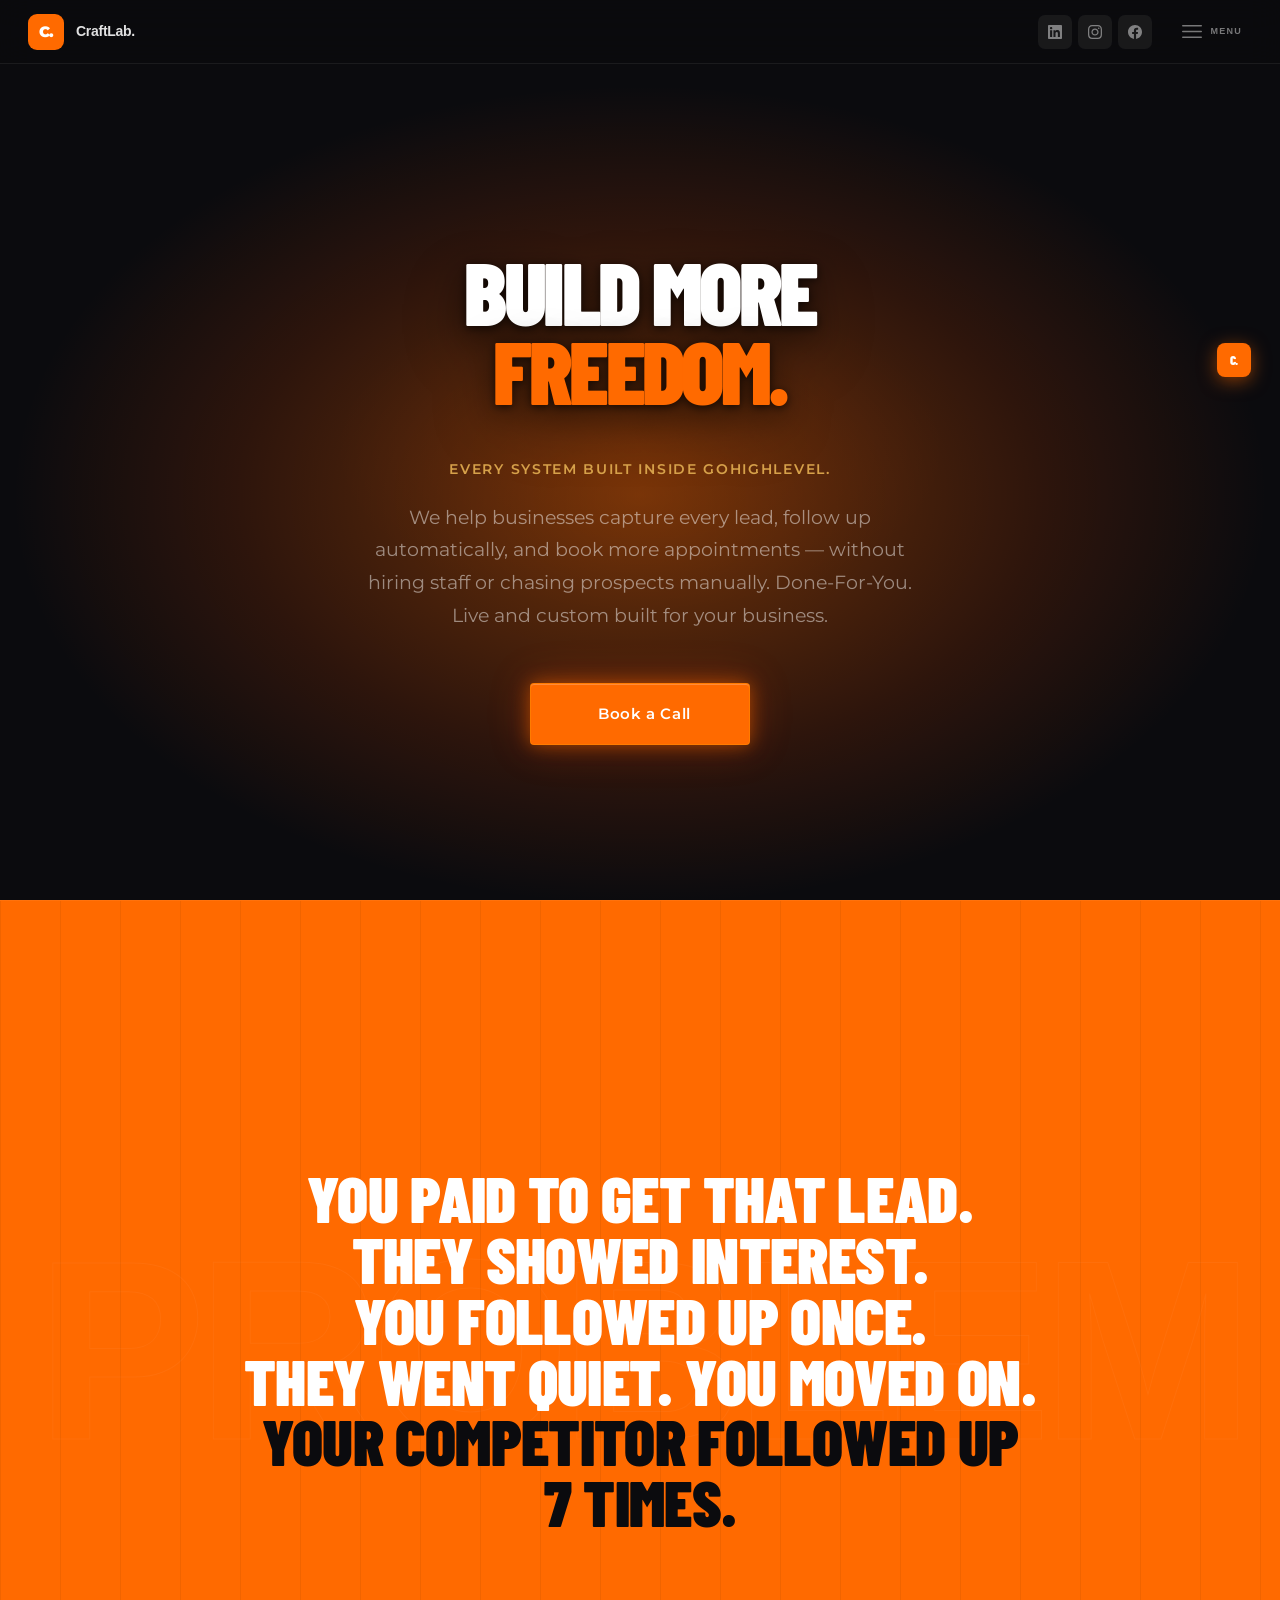
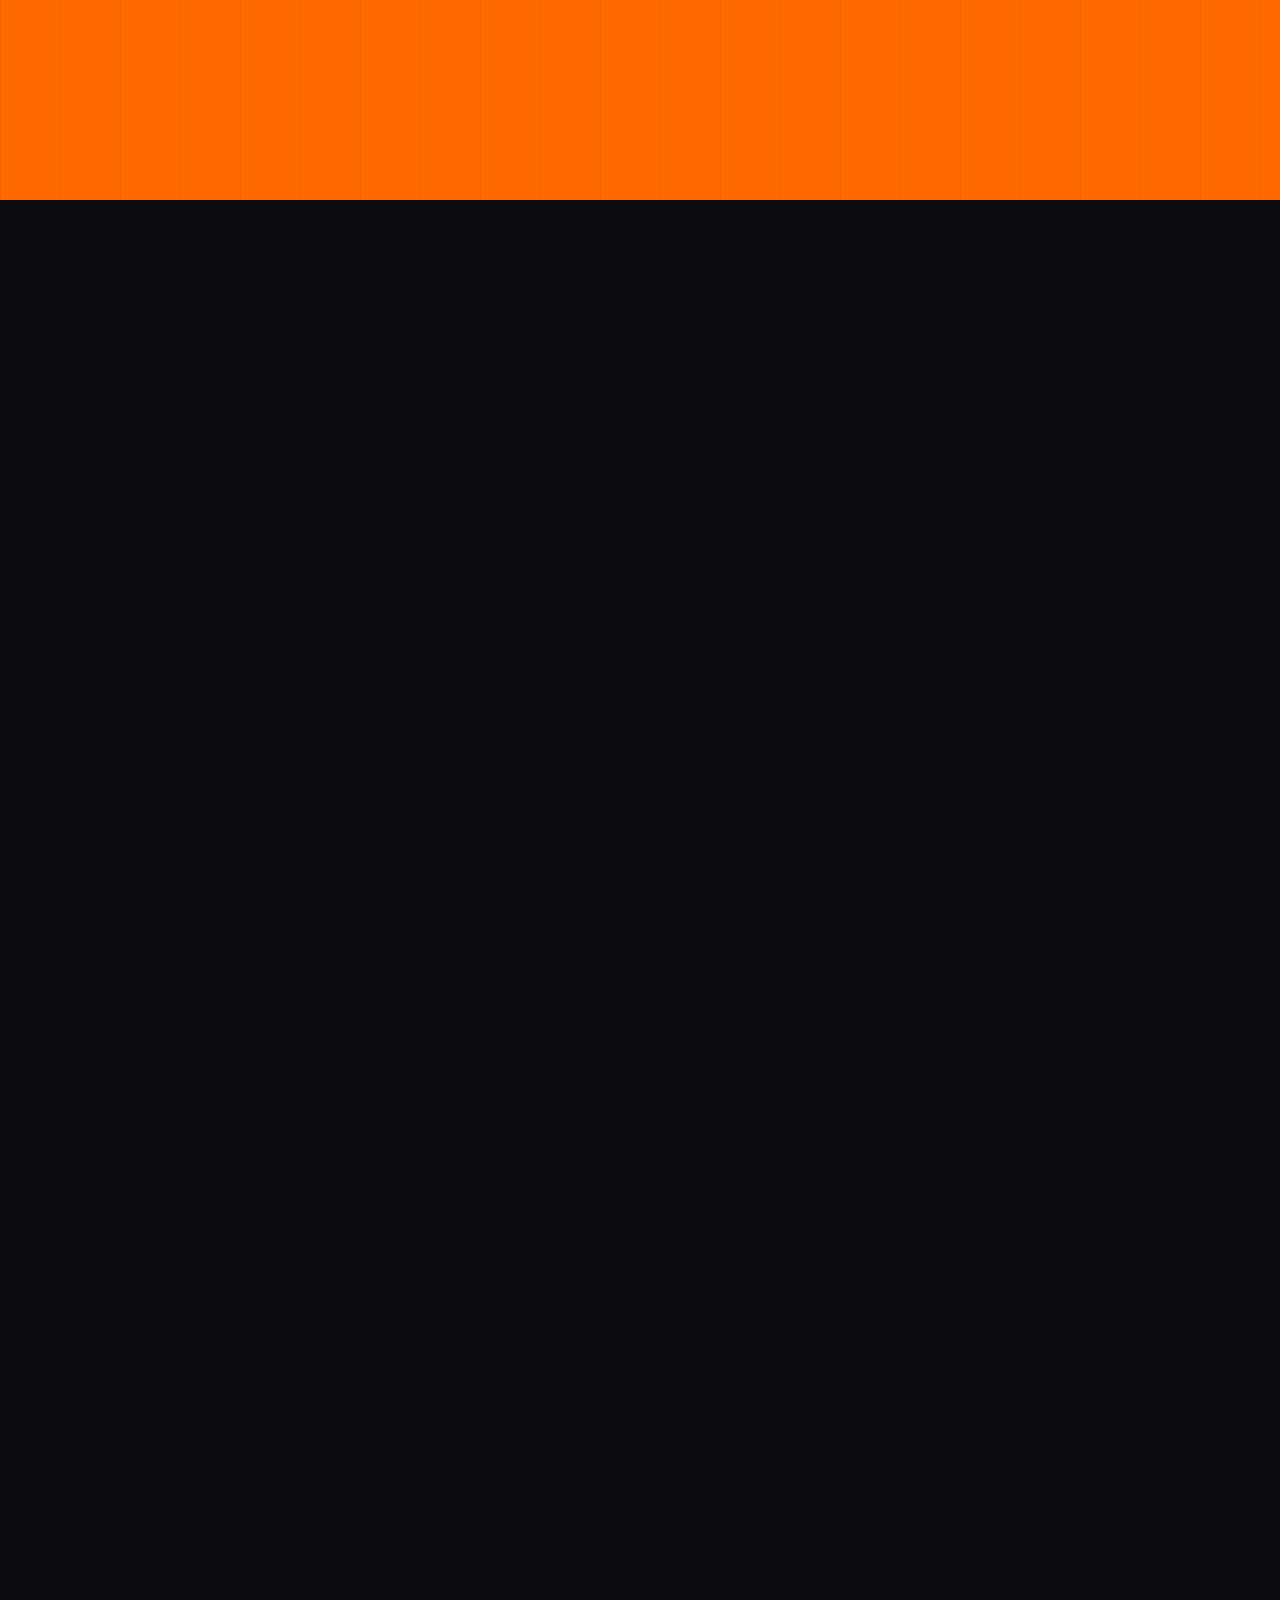
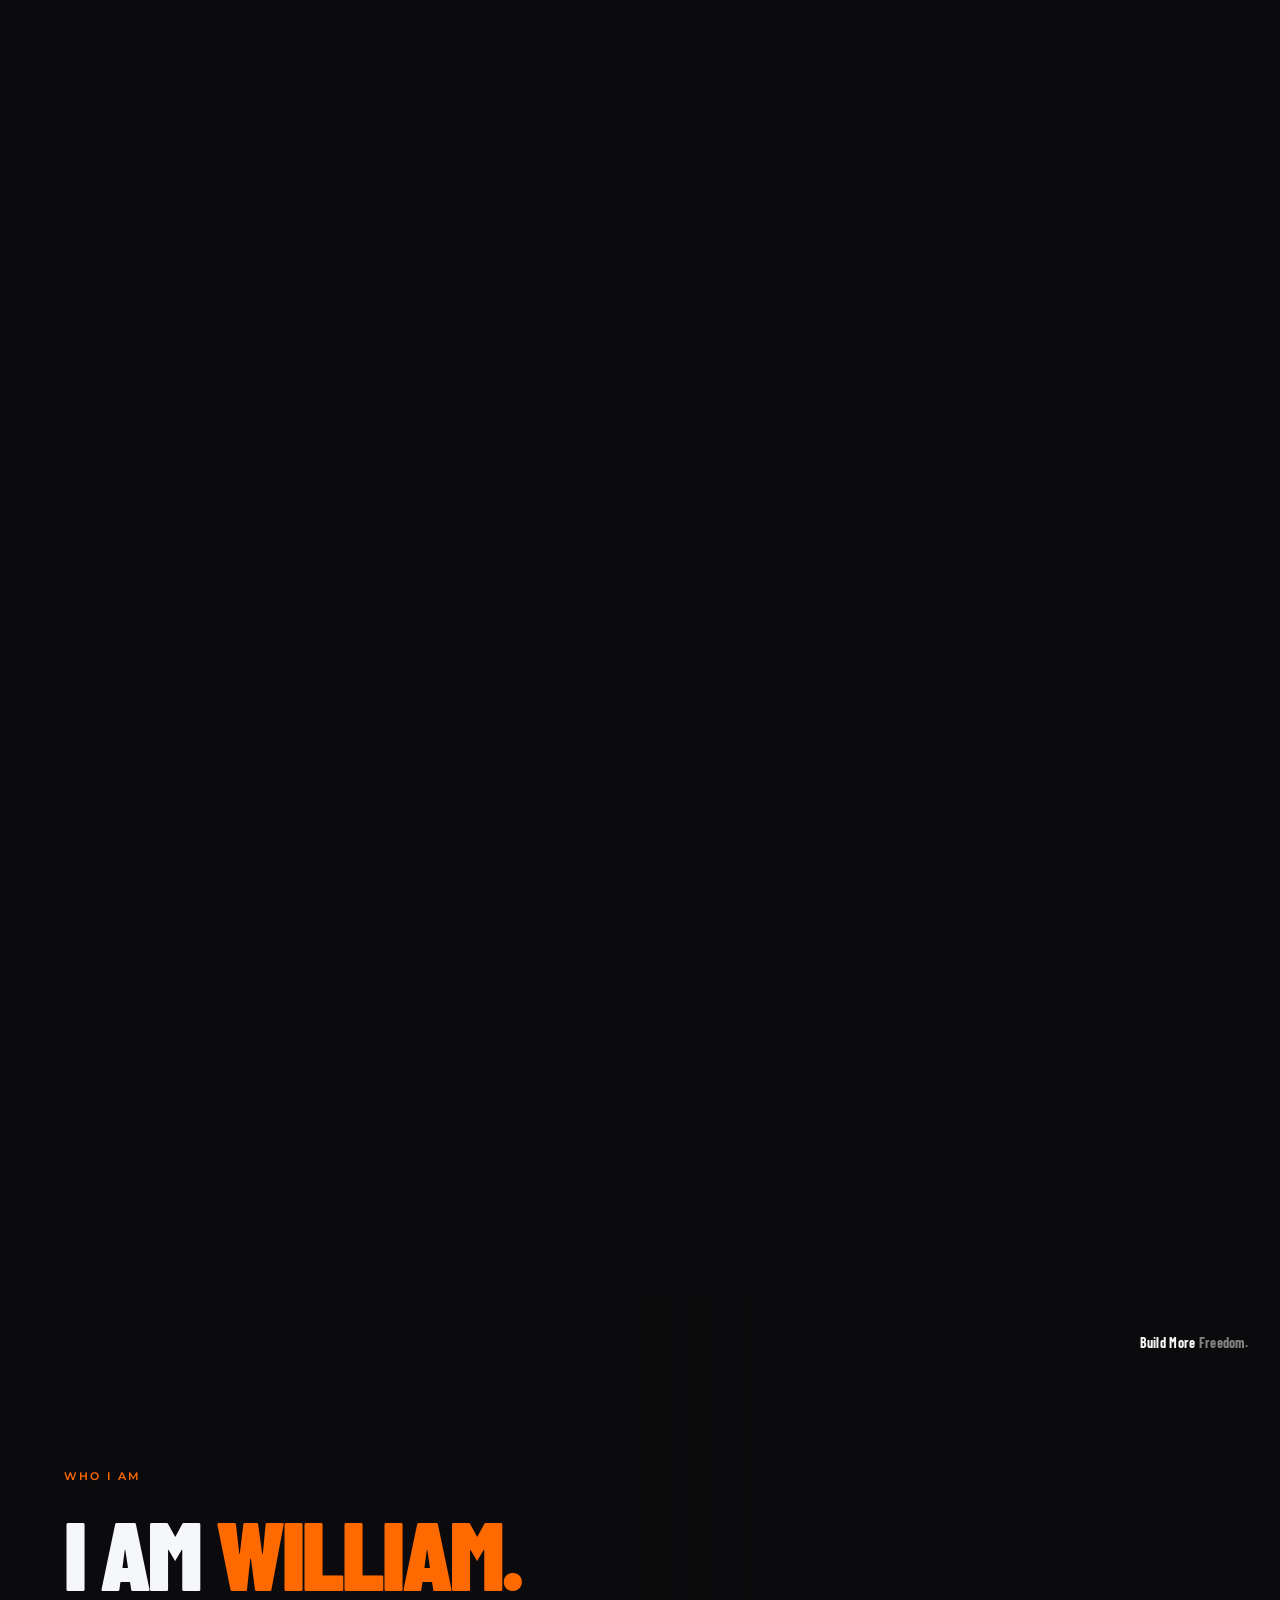
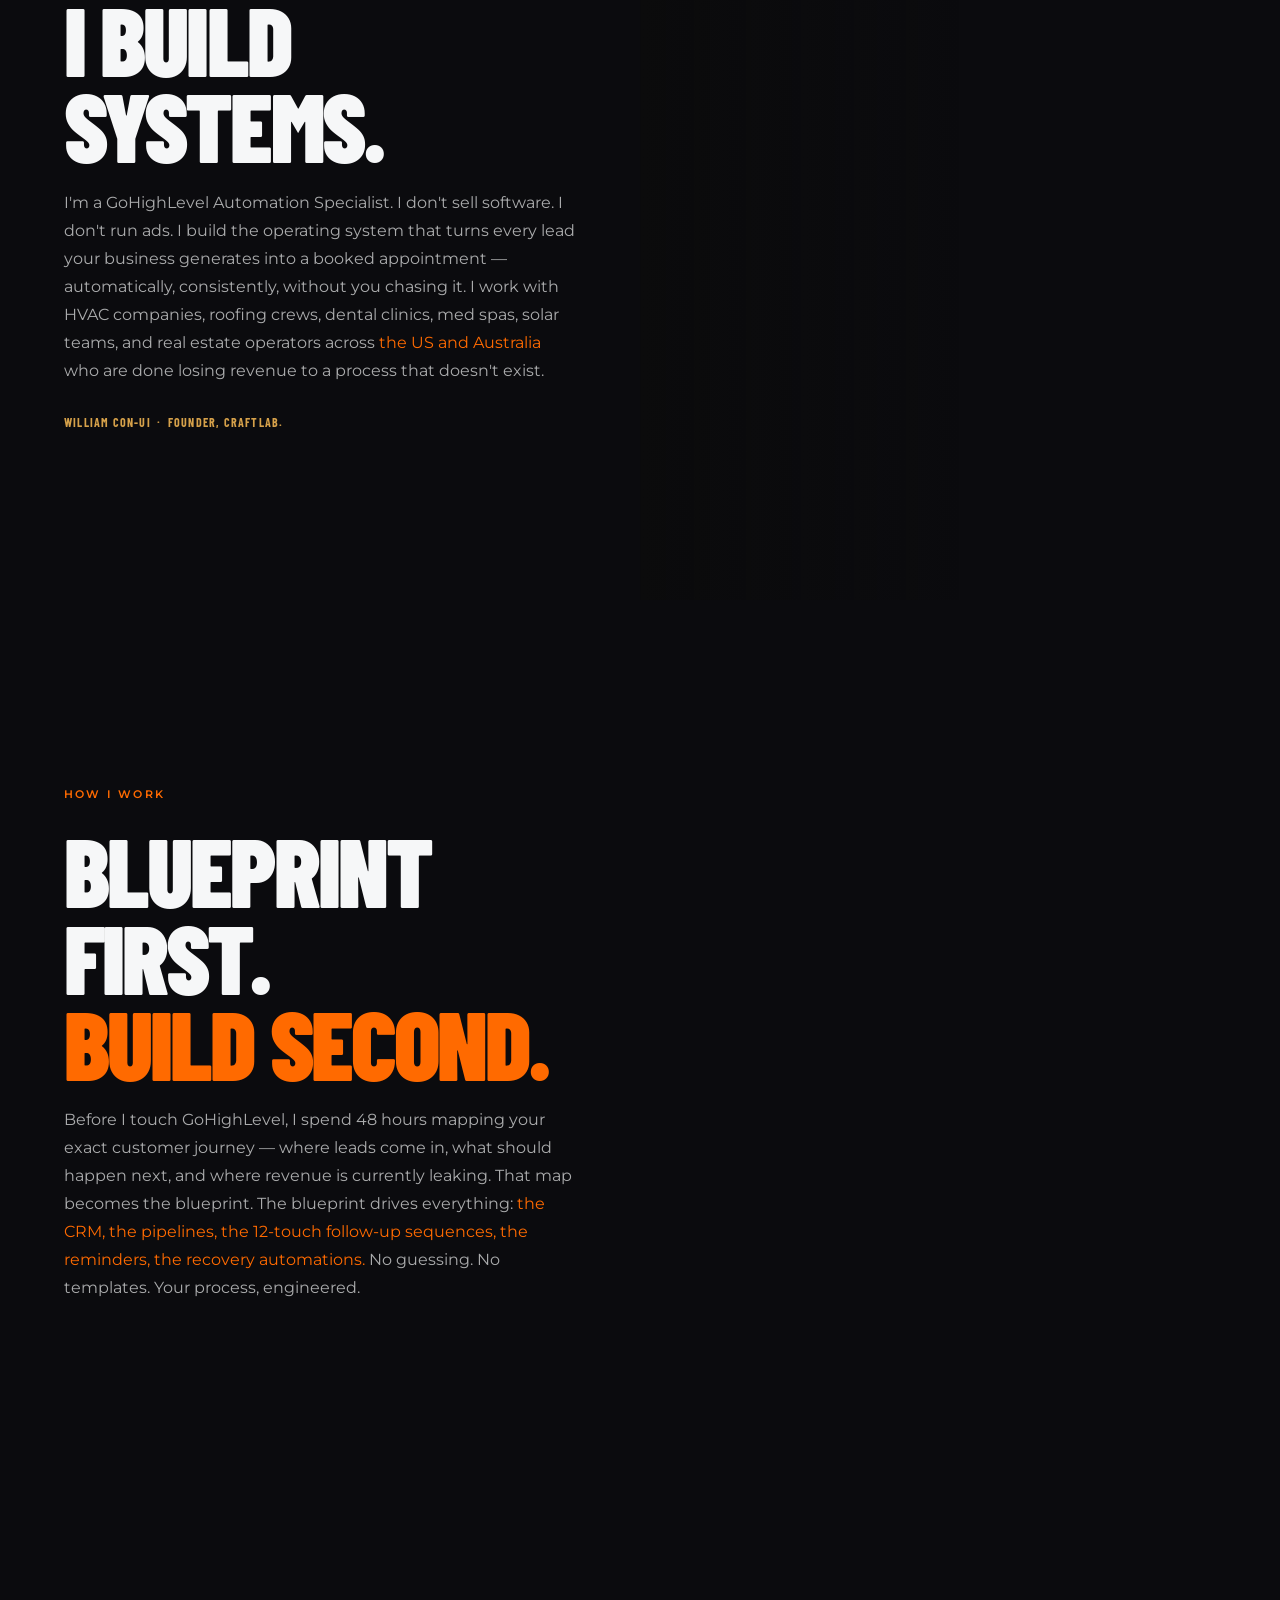
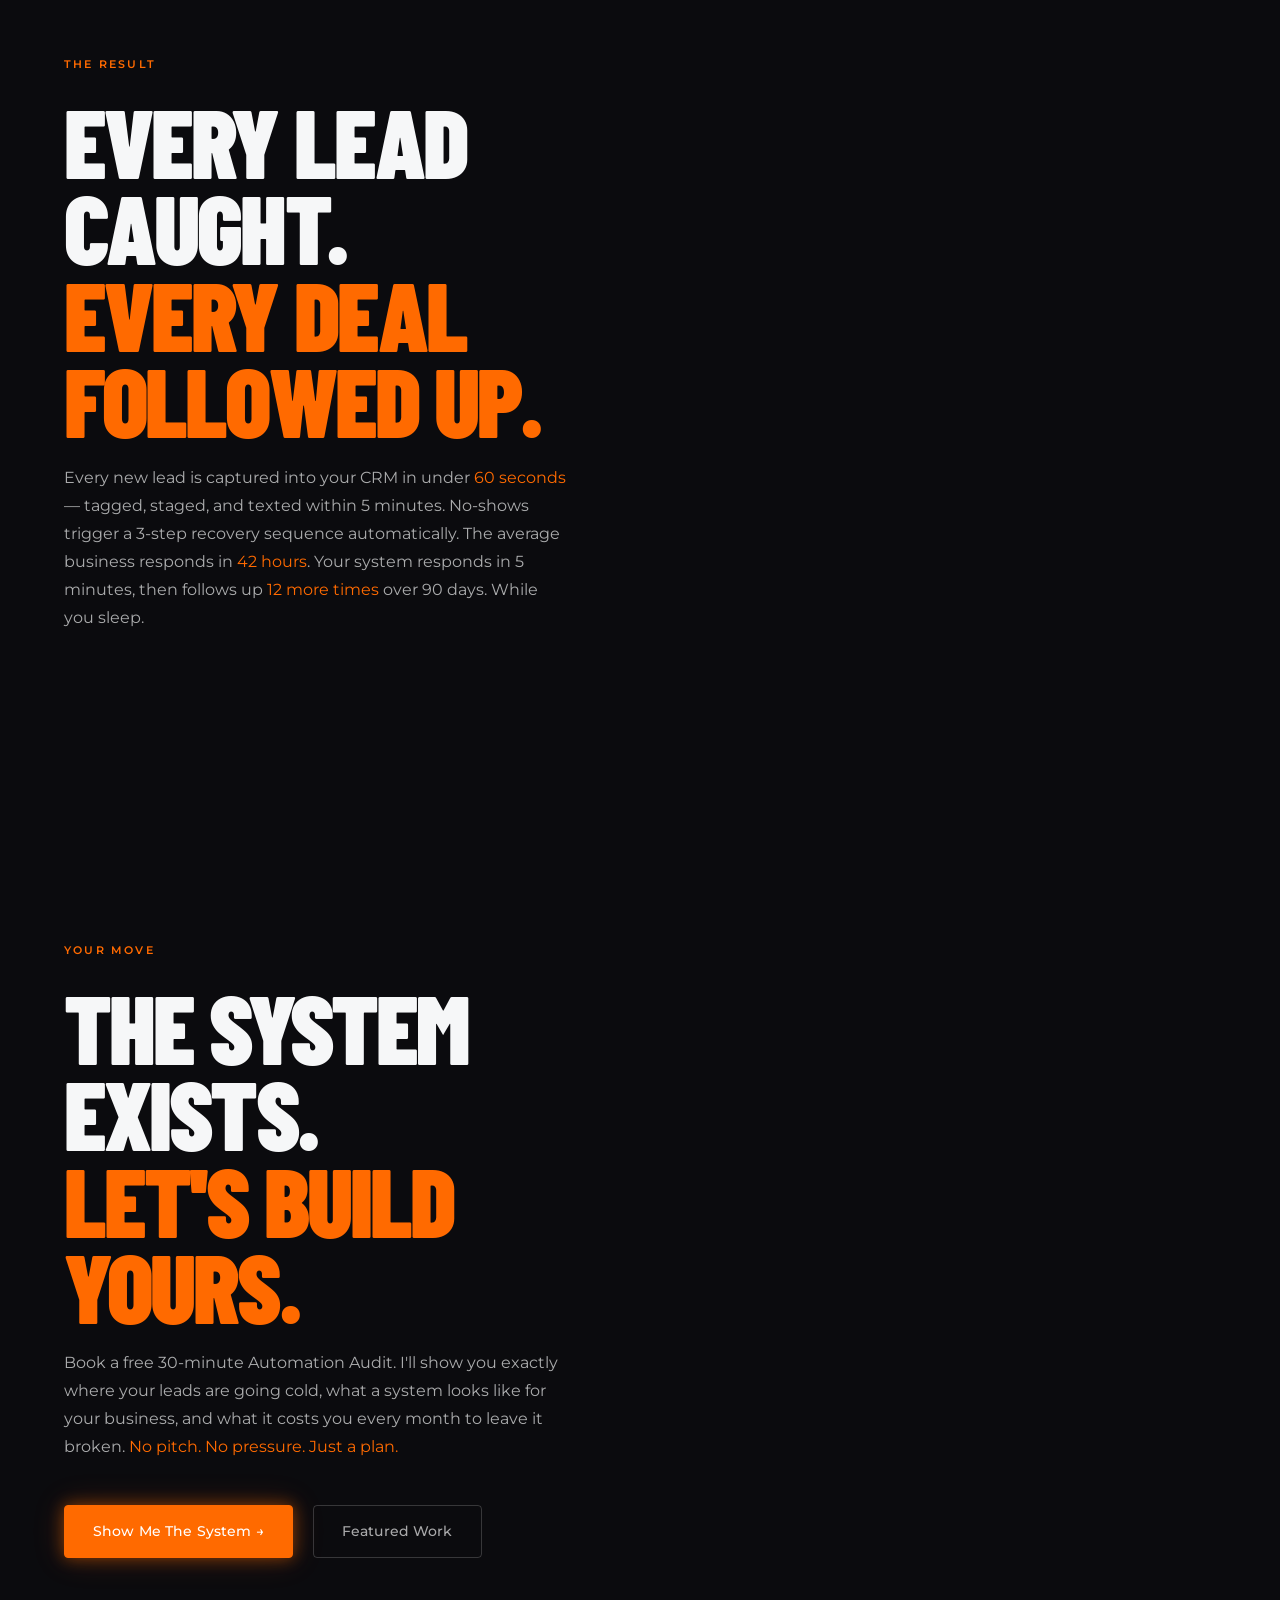
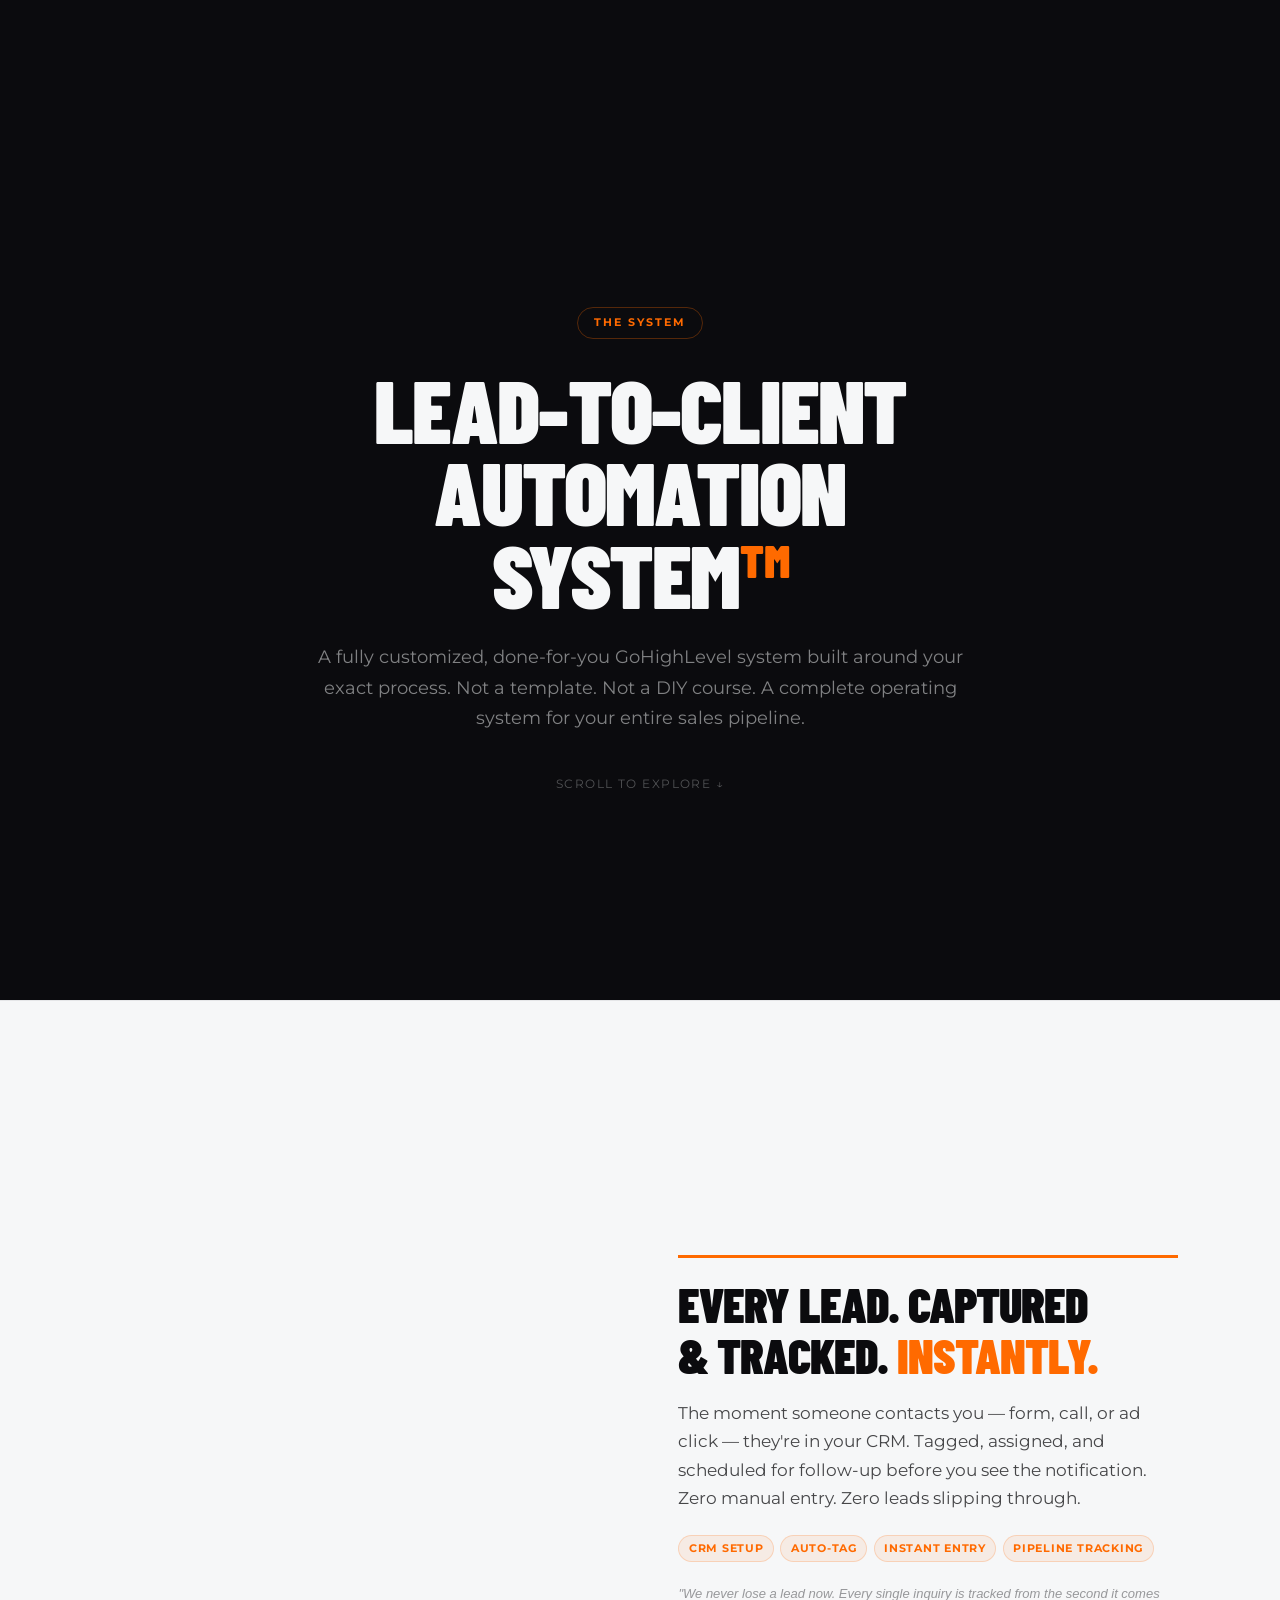
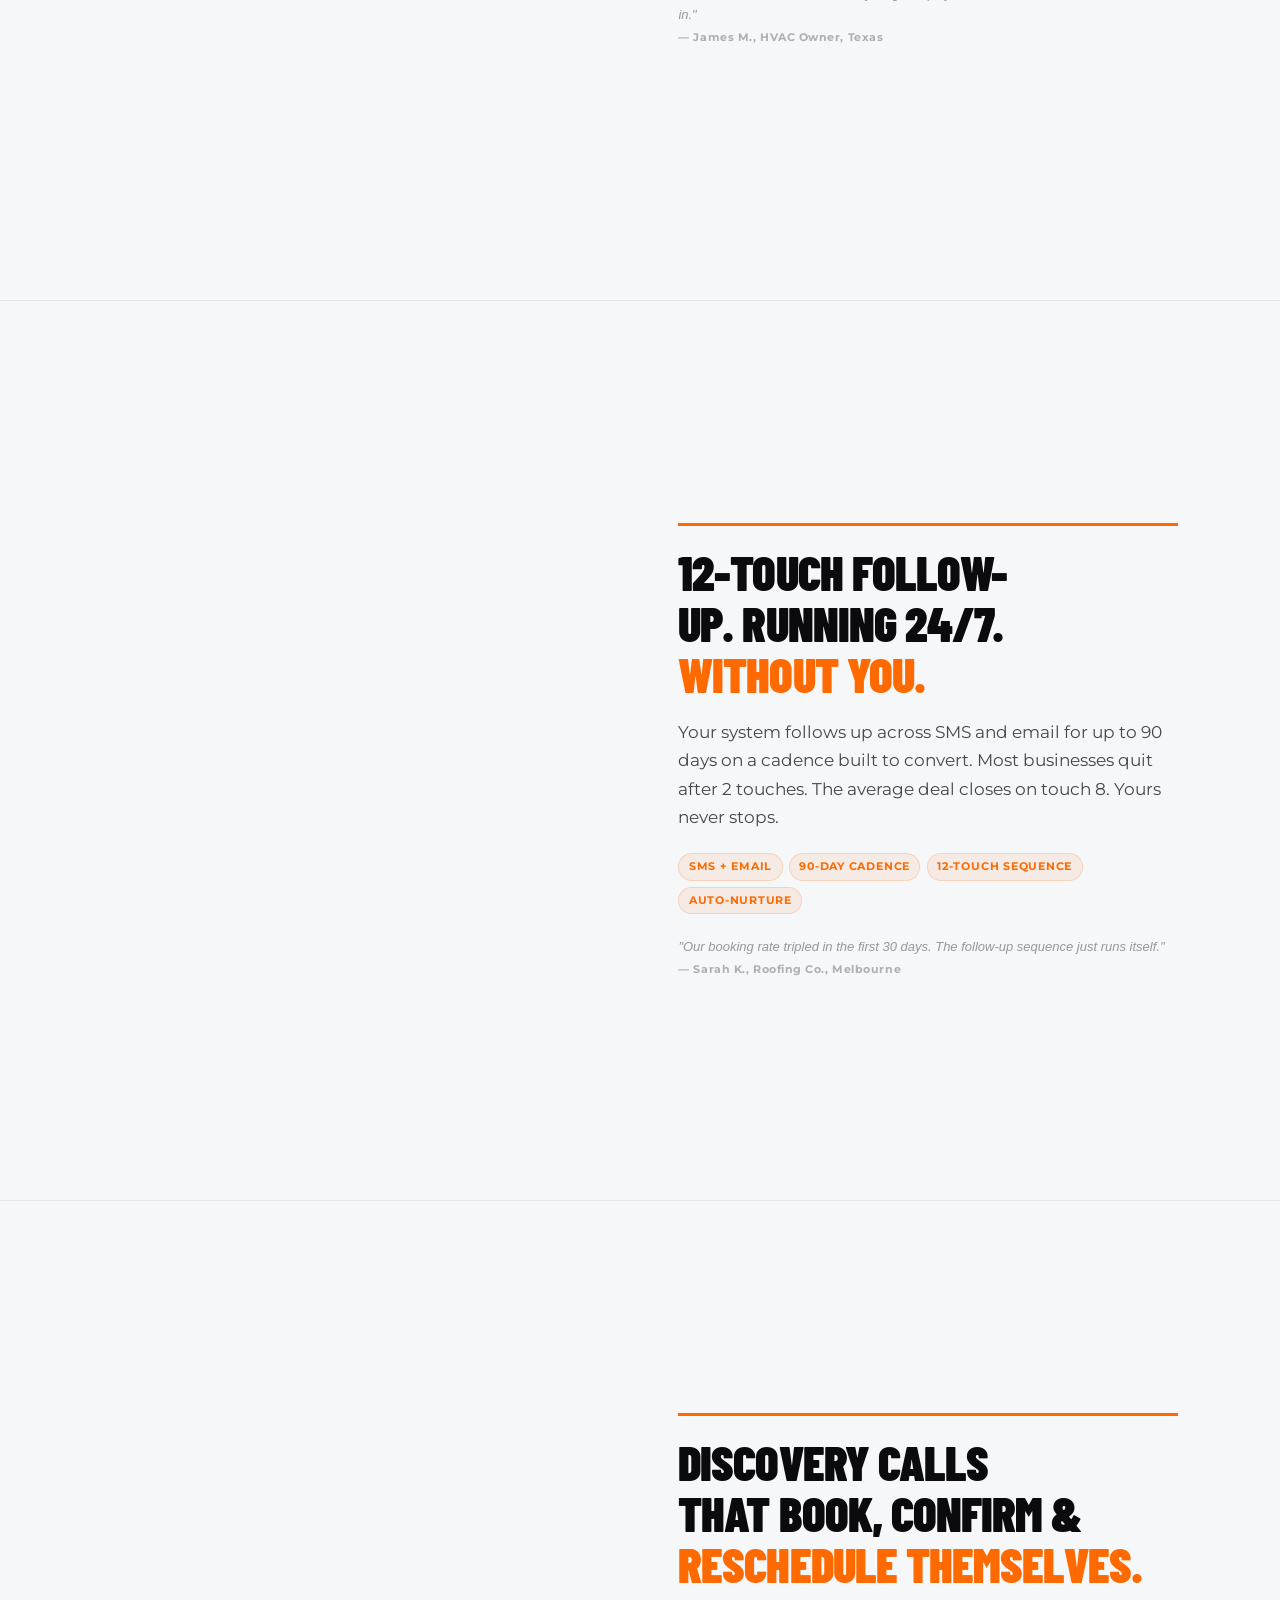
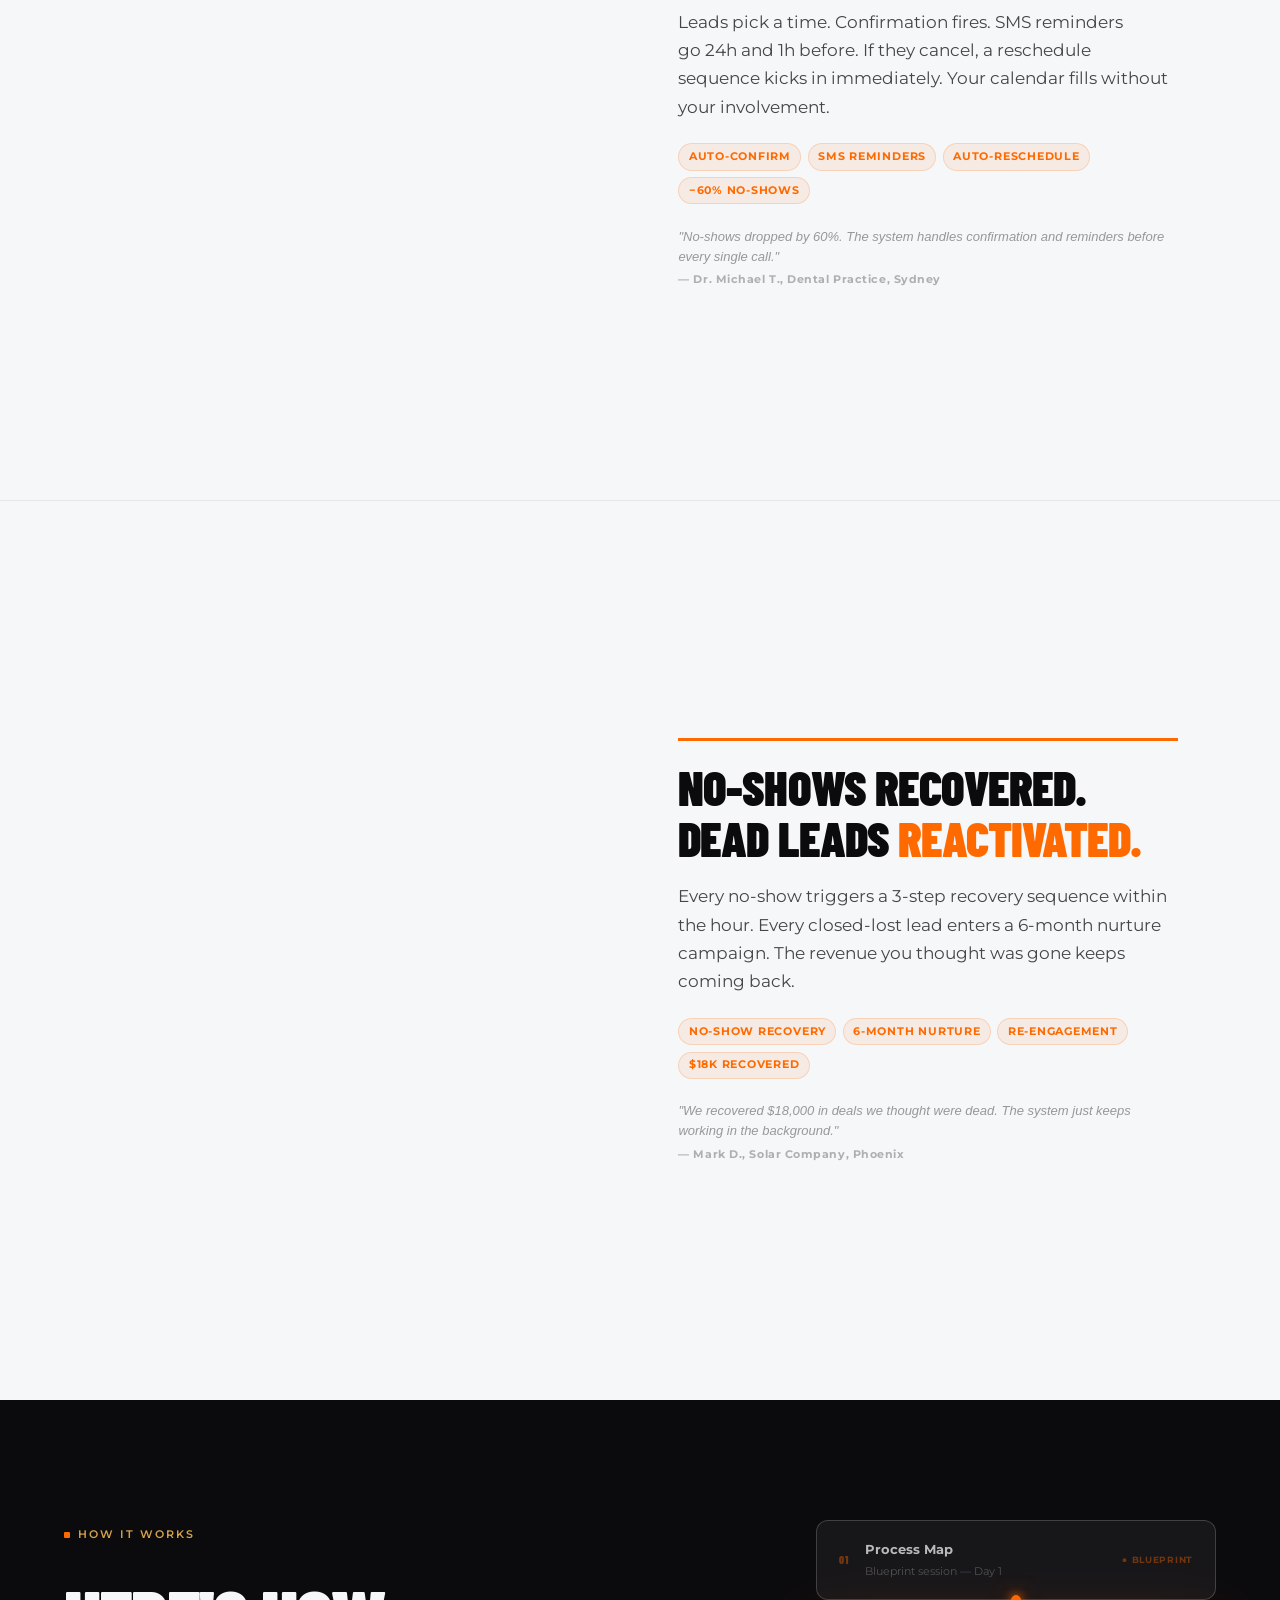
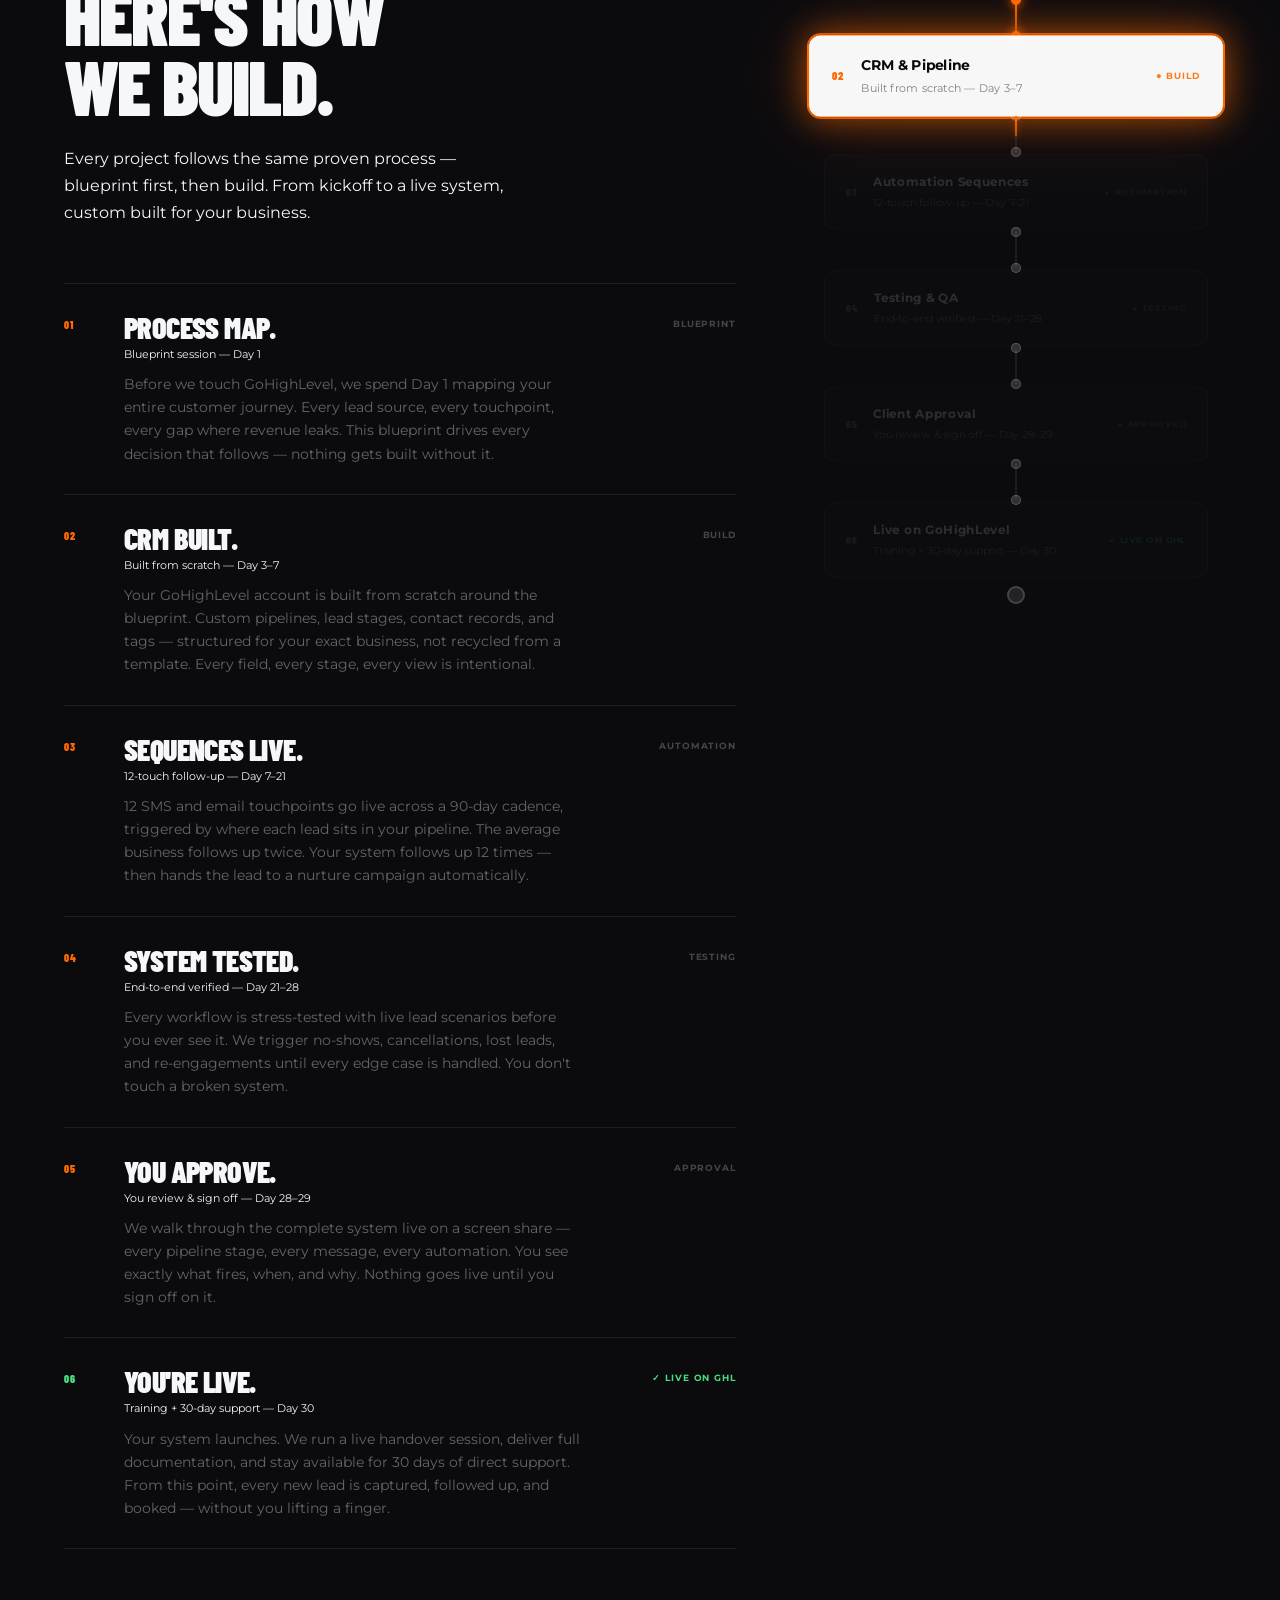
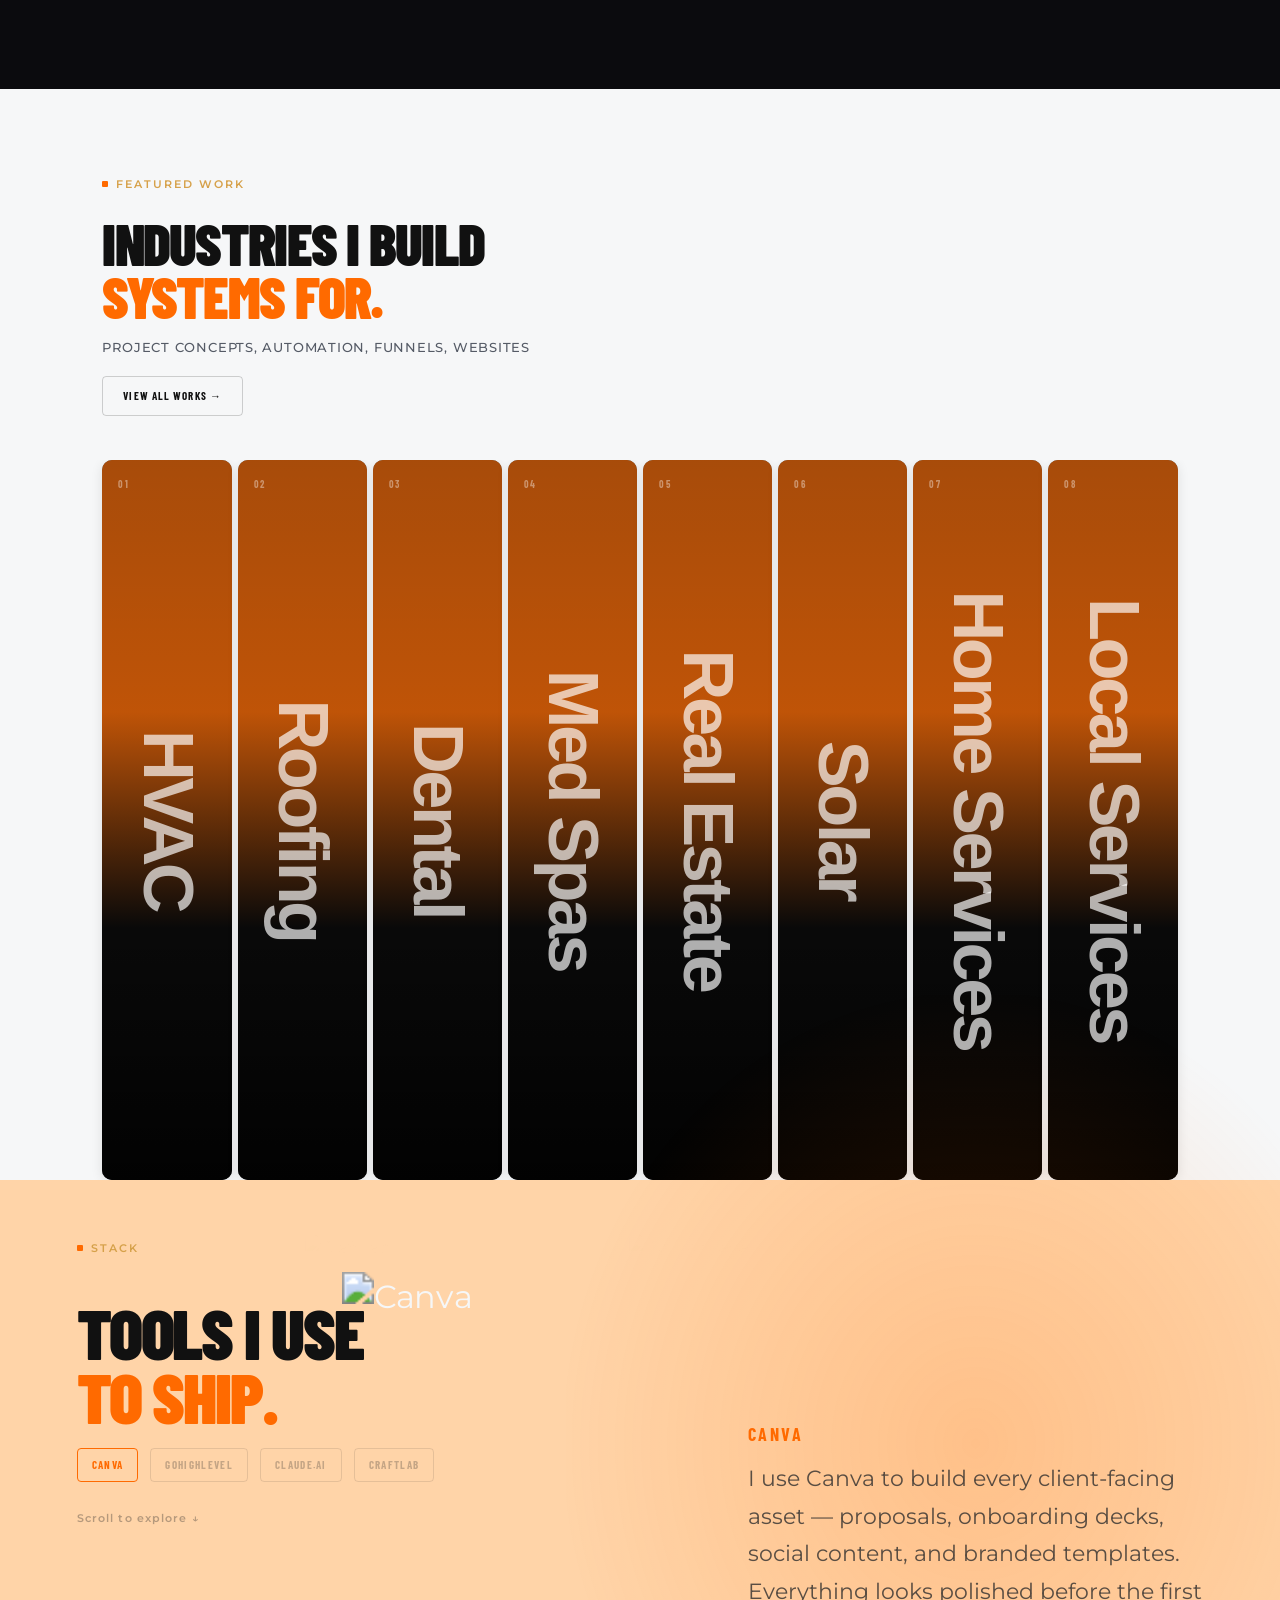
==== commit 13e36c43: "Mobile optimization: responsive fixes for index.html and portfolio.html - Fix critical 400px bug: re" ====
--- a/index.html
+++ b/index.html
@@ -5,12 +5,13 @@
   <meta name="viewport" content="width=device-width, initial-scale=1.0" />
   <title>CraftLab. - Funnels + Automation</title>
   <meta name="description" content="GoHighLevel Automation Specialist. I build Lead-to-Client Automation Systems for service-based businesses in the US and Australia." />
+  <script>if ('scrollRestoration' in history) history.scrollRestoration = 'manual';</script>
   <link rel="dns-prefetch" href="https://cdnjs.cloudflare.com" />
   <link rel="preconnect" href="https://fonts.googleapis.com" />
   <link rel="preconnect" href="https://fonts.gstatic.com" crossorigin />
   <link rel="preload" href="https://fonts.googleapis.com/css2?family=Montserrat:ital,wght@0,300;0,400;0,500;0,600;0,700;0,800;1,700&family=Barlow+Condensed:wght@700;800;900&display=swap" as="style" />
   <link href="https://fonts.googleapis.com/css2?family=Montserrat:ital,wght@0,300;0,400;0,500;0,600;0,700;0,800;1,700&family=Barlow+Condensed:wght@700;800;900&display=swap" rel="stylesheet" />
-  <link rel="stylesheet" href="style.css?v=166" />
+  <link rel="stylesheet" href="style.css?v=178" />
   <link rel="stylesheet" href="https://unpkg.com/@phosphor-icons/web@2.1.1/src/regular/style.css" media="print" onload="this.media='all'" />
 </head>
 <body>
@@ -90,9 +91,9 @@
     <div class="hero__copy">
       <h1 class="hero__h1"><span class="hero__h1-line">Build more</span><br><span class="hero__h1-accent">freedom.</span></h1>
       <p class="hero__tagline">Every system built inside GoHighLevel.</p>
-      <p class="hero__sub">We help businesses capture every lead, follow up automatically, and book more appointments — without hiring staff or chasing prospects manually. Done-For-You. Live in 30 days.</p>
+      <p class="hero__sub">We help businesses capture every lead, follow up automatically, and book more appointments — without hiring staff or chasing prospects manually. Done-For-You. Live and custom built for your business.</p>
       <div class="hero__ctas">
-        <a href="booking.html" class="hero__btn hero__btn--solid">Stop Losing Leads</a>
+        <a href="booking.html" class="hero__btn hero__btn--solid"><i class="ph ph-phone-call"></i> Book a Call</a>
       </div>
     </div>
 
@@ -144,10 +145,10 @@
           <div class="stmt-offer">
             <span class="stmt-offer__eyebrow">The Fix</span>
             <h2 class="stmt-offer__h">Lead-to-Client<br>Automation System<span style="color:var(--white)">™</span></h2>
-            <p class="stmt-offer__sub">CRM. Pipeline. 12-touch follow-up. Appointment booking.<br>No-show recovery. Nurture campaigns. All connected. Live in 30 days.</p>
+            <p class="stmt-offer__sub">CRM. Pipeline. 12-touch follow-up. Appointment booking.<br>No-show recovery. Nurture campaigns. All connected. Live and custom built for your business.</p>
             <div class="stmt-offer__btns">
               <a href="#system" class="stmt-offer__btn">Show Me The System →</a>
-              <a href="#who" class="stmt-offer__btn stmt-offer__btn--ghost">Who I Work With</a>
+              <a href="#who" class="stmt-offer__btn stmt-offer__btn--ghost">Featured Work</a>
             </div>
           </div>
         </div>
@@ -194,7 +195,7 @@
           <p class="about__step-p">Book a free 30-minute Automation Audit. I'll show you exactly where your leads are going cold, what a system looks like for your business, and what it costs you every month to leave it broken. <span class="text-orange">No pitch. No pressure. Just a plan.</span></p>
           <div class="about__cta">
             <a href="#system" class="btn btn--orange">Show Me The System →</a>
-            <a href="#who" class="btn btn--ghost-dark">Who I Work With</a>
+            <a href="#who" class="btn btn--ghost-dark">Featured Work</a>
           </div>
         </div>
 
@@ -220,7 +221,7 @@
         <div class="sc-intro__inner">
           <span class="sc-intro__eyebrow">The System</span>
           <h2 class="sc-intro__h">Lead-to-Client<br>Automation System<span class="text-orange">™</span></h2>
-          <p class="sc-intro__sub">A fully customized, done-for-you GoHighLevel system built around your exact process in 30 days. Not a template. Not a DIY course. A complete operating system for your entire sales pipeline.</p>
+          <p class="sc-intro__sub">A fully customized, done-for-you GoHighLevel system built around your exact process. Not a template. Not a DIY course. A complete operating system for your entire sales pipeline.</p>
           <div class="sc-intro__scroll">Scroll to explore ↓</div>
         </div>
       </div>
@@ -296,15 +297,15 @@
     </div><!-- /sc-track -->
   </section><!-- /system-cards -->
 
-  <!-- HOW IT WORKS — static two-column layout, no scrollytelling -->
+  <!-- HOW IT WORKS — two-column, scroll-synced -->
   <section class="proc-section" id="journey">
     <div class="proc-inner">
 
-      <!-- Left: header + step list -->
+      <!-- Left: step list with stories + scroll-triggered reveal -->
       <div class="proc-left">
         <span class="section-tag">How It Works</span>
         <h2 class="proc-hl">Here's How<br>We Build.</h2>
-        <p class="proc-sub">Every project follows the same proven process — blueprint first, then build. From kickoff to live system in 30 days.</p>
+        <p class="proc-sub">Every project follows the same proven process — blueprint first, then build. From kickoff to a live system, custom built for your business.</p>
 
         <div class="proc-items">
 
@@ -313,6 +314,7 @@
             <div class="proc-row__body">
               <div class="proc-row__title">Process Map.</div>
               <div class="proc-row__meta">Blueprint session — Day 1</div>
+              <p class="proc-row__story">Before we touch GoHighLevel, we spend Day 1 mapping your entire customer journey. Every lead source, every touchpoint, every gap where revenue leaks. This blueprint drives every decision that follows — nothing gets built without it.</p>
             </div>
             <div class="proc-row__phase">Blueprint</div>
           </div>
@@ -322,6 +324,7 @@
             <div class="proc-row__body">
               <div class="proc-row__title">CRM Built.</div>
               <div class="proc-row__meta">Built from scratch — Day 3–7</div>
+              <p class="proc-row__story">Your GoHighLevel account is built from scratch around the blueprint. Custom pipelines, lead stages, contact records, and tags — structured for your exact business, not recycled from a template. Every field, every stage, every view is intentional.</p>
             </div>
             <div class="proc-row__phase">Build</div>
           </div>
@@ -331,6 +334,7 @@
             <div class="proc-row__body">
               <div class="proc-row__title">Sequences Live.</div>
               <div class="proc-row__meta">12-touch follow-up — Day 7–21</div>
+              <p class="proc-row__story">12 SMS and email touchpoints go live across a 90-day cadence, triggered by where each lead sits in your pipeline. The average business follows up twice. Your system follows up 12 times — then hands the lead to a nurture campaign automatically.</p>
             </div>
             <div class="proc-row__phase">Automation</div>
           </div>
@@ -340,6 +344,7 @@
             <div class="proc-row__body">
               <div class="proc-row__title">System Tested.</div>
               <div class="proc-row__meta">End-to-end verified — Day 21–28</div>
+              <p class="proc-row__story">Every workflow is stress-tested with live lead scenarios before you ever see it. We trigger no-shows, cancellations, lost leads, and re-engagements until every edge case is handled. You don't touch a broken system.</p>
             </div>
             <div class="proc-row__phase">Testing</div>
           </div>
@@ -349,6 +354,7 @@
             <div class="proc-row__body">
               <div class="proc-row__title">You Approve.</div>
               <div class="proc-row__meta">You review &amp; sign off — Day 28–29</div>
+              <p class="proc-row__story">We walk through the complete system live on a screen share — every pipeline stage, every message, every automation. You see exactly what fires, when, and why. Nothing goes live until you sign off on it.</p>
             </div>
             <div class="proc-row__phase">Approval</div>
           </div>
@@ -358,14 +364,15 @@
             <div class="proc-row__body">
               <div class="proc-row__title">You're Live.</div>
               <div class="proc-row__meta">Training + 30-day support — Day 30</div>
+              <p class="proc-row__story">Your system launches. We run a live handover session, deliver full documentation, and stay available for 30 days of direct support. From this point, every new lead is captured, followed up, and booked — without you lifting a finger.</p>
             </div>
             <div class="proc-row__phase proc-row__phase--won">✓ Live on GHL</div>
           </div>
 
-        </div><!-- /proc-items -->
+        </div>
       </div><!-- /proc-left -->
 
-      <!-- Right: workflow diagram with cascade animation -->
+      <!-- Right: sticky j-flow-panel, synced by scroll -->
       <div class="proc-right">
         <div class="j-flow-panel j-flow-panel--static">
 
@@ -453,7 +460,7 @@
 
           <div class="j-fn__terminal" id="jTerminal"></div>
 
-        </div><!-- /j-flow-panel -->
+        </div>
       </div><!-- /proc-right -->
 
     </div><!-- /proc-inner -->
@@ -463,14 +470,15 @@
   <section class="who-v2" id="who">
 
     <div class="who-v2__header">
-      <span class="section-tag">Who I Work With</span>
+      <span class="section-tag">Featured Work</span>
       <h2 class="who-v2__h">Industries I build<br><span class="text-orange">systems for.</span></h2>
+      <p class="who-v2__sub">Project Concepts, Automation, Funnels, Websites</p>
       <a href="portfolio.html" class="who-v2__all-btn">View All Works →</a>
     </div>
 
     <div class="who-v2__accordion">
 
-      <a class="who-panel" href="portfolio.html#hvac" style="--bg:url('https://images.unsplash.com/photo-1776860155275-eee24bfb1dee?auto=format&fit=crop&w=900&q=80')">
+      <a class="who-panel" href="portfolio.html#hvac" style="--bg:url('https://images.unsplash.com/photo-1776860155275-eee24bfb1dee?auto=format&fit=crop&w=900&q=80'); --pclr: #0E7490">
         <div class="who-panel__overlay"></div>
         <span class="who-panel__num">01</span>
         <span class="who-panel__tag">HVAC</span>
@@ -481,7 +489,7 @@
         </div>
       </a>
 
-      <a class="who-panel" href="portfolio.html#roofing" style="--bg:url('https://images.unsplash.com/photo-1632759145351-1d592919f522?auto=format&fit=crop&w=900&q=80')">
+      <a class="who-panel" href="portfolio.html#roofing" style="--bg:url('https://images.unsplash.com/photo-1632759145351-1d592919f522?auto=format&fit=crop&w=900&q=80'); --pclr: #78350F">
         <div class="who-panel__overlay"></div>
         <span class="who-panel__num">02</span>
         <span class="who-panel__tag">Roofing</span>
@@ -492,7 +500,7 @@
         </div>
       </a>
 
-      <a class="who-panel" href="portfolio.html#dental" style="--bg:url('https://images.unsplash.com/photo-1643660527083-5149b75387ca?auto=format&fit=crop&w=900&q=80')">
+      <a class="who-panel" href="portfolio.html#dental" style="--bg:url('https://images.unsplash.com/photo-1643660527083-5149b75387ca?auto=format&fit=crop&w=900&q=80'); --pclr: #0E7490">
         <div class="who-panel__overlay"></div>
         <span class="who-panel__num">03</span>
         <span class="who-panel__tag">Dental</span>
@@ -503,7 +511,7 @@
         </div>
       </a>
 
-      <a class="who-panel" href="portfolio.html#medspa" style="--bg:url('https://images.unsplash.com/photo-1600334089648-b0d9d3028eb2?auto=format&fit=crop&w=900&q=80')">
+      <a class="who-panel" href="portfolio.html#medspa" style="--bg:url('https://images.unsplash.com/photo-1600334089648-b0d9d3028eb2?auto=format&fit=crop&w=900&q=80'); --pclr: #9D174D">
         <div class="who-panel__overlay"></div>
         <span class="who-panel__num">04</span>
         <span class="who-panel__tag">Med Spas</span>
@@ -514,7 +522,7 @@
         </div>
       </a>
 
-      <a class="who-panel" href="portfolio.html#realestate" style="--bg:url('https://images.unsplash.com/photo-1757359056339-22968344cce6?auto=format&fit=crop&w=900&q=80')">
+      <a class="who-panel" href="portfolio.html#realestate" style="--bg:url('https://images.unsplash.com/photo-1757359056339-22968344cce6?auto=format&fit=crop&w=900&q=80'); --pclr: #14532D">
         <div class="who-panel__overlay"></div>
         <span class="who-panel__num">05</span>
         <span class="who-panel__tag">Real Estate</span>
@@ -525,7 +533,7 @@
         </div>
       </a>
 
-      <a class="who-panel" href="portfolio.html#solar" style="--bg:url('https://images.unsplash.com/photo-1542336391-ae2936d8efe4?auto=format&fit=crop&w=900&q=80')">
+      <a class="who-panel" href="portfolio.html#solar" style="--bg:url('https://images.unsplash.com/photo-1542336391-ae2936d8efe4?auto=format&fit=crop&w=900&q=80'); --pclr: #92400E">
         <div class="who-panel__overlay"></div>
         <span class="who-panel__num">06</span>
         <span class="who-panel__tag">Solar</span>
@@ -536,7 +544,7 @@
         </div>
       </a>
 
-      <a class="who-panel" href="portfolio.html#homeservices" style="--bg:url('https://images.unsplash.com/photo-1501360575895-3f3f2639fd74?auto=format&fit=crop&w=900&q=80')">
+      <a class="who-panel" href="portfolio.html#homeservices" style="--bg:url('https://images.unsplash.com/photo-1501360575895-3f3f2639fd74?auto=format&fit=crop&w=900&q=80'); --pclr: #9A3412">
         <div class="who-panel__overlay"></div>
         <span class="who-panel__num">07</span>
         <span class="who-panel__tag">Home Services</span>
@@ -547,7 +555,7 @@
         </div>
       </a>
 
-      <a class="who-panel" href="portfolio.html#local" style="--bg:url('https://images.unsplash.com/photo-1761208158937-9f30aaea46b1?auto=format&fit=crop&w=900&q=80')">
+      <a class="who-panel" href="portfolio.html#local" style="--bg:url('https://images.unsplash.com/photo-1761208158937-9f30aaea46b1?auto=format&fit=crop&w=900&q=80'); --pclr: #4C1D95">
         <div class="who-panel__overlay"></div>
         <span class="who-panel__num">08</span>
         <span class="who-panel__tag">Local Services</span>
@@ -619,6 +627,7 @@
           <div class="dlv-item"><span class="dlv-num">05</span><span class="dlv-name">Internal Team Notifications</span></div>
           <div class="dlv-item"><span class="dlv-num">10</span><span class="dlv-name">Reporting Dashboard</span></div>
         </div>
+        <a href="portfolio.html" class="dlv-all-works">View All Works →</a>
       </div>
 
       <!-- Right: Your Next Step -->
@@ -641,7 +650,7 @@
   <!-- GSAP core + ScrollTrigger -->
   <script src="https://cdnjs.cloudflare.com/ajax/libs/gsap/3.12.5/gsap.min.js"></script>
   <script src="https://cdnjs.cloudflare.com/ajax/libs/gsap/3.12.5/ScrollTrigger.min.js"></script>
-  <script src="script.js?v=101" defer></script>
+  <script src="script.js?v=112" defer></script>
 
   <!-- RIGHT SIDE NAV -->
   <nav class="rnav" id="rnav" aria-label="Section navigation">
--- a/style.css
+++ b/style.css
@@ -712,16 +712,19 @@
   flex-wrap: wrap;
 }
 .hero__btn {
-  font-size: 13px;
+  font-size: 15px;
   font-weight: 600;
   letter-spacing: 0.04em;
   text-decoration: none;
-  padding: 14px 36px;
+  padding: 18px 48px;
   border-radius: 4px;
   transition: all 0.2s;
-  min-width: 176px;
+  min-width: 220px;
   text-align: center;
-  display: inline-block;
+  display: inline-flex;
+  align-items: center;
+  justify-content: center;
+  gap: 9px;
 }
 .hero__btn--solid {
   background: var(--orange);
@@ -2187,13 +2190,12 @@
 }
 
 /* ══════════════════════════════════════════
-   HOW IT WORKS — static two-column layout
+   HOW IT WORKS — two-column scroll-synced
 ══════════════════════════════════════════ */
 
 .proc-section {
   background: var(--black);
   padding: 120px 5% 140px;
-  overflow: hidden;
 }
 
 .proc-inner {
@@ -2213,7 +2215,7 @@
   line-height: 0.92;
   letter-spacing: -0.025em;
   text-transform: uppercase;
-  margin: 12px 0 28px;
+  margin: 12px 0 24px;
 }
 
 .proc-sub {
@@ -2231,22 +2233,14 @@
   display: grid;
   grid-template-columns: 40px 1fr auto;
   gap: 0 20px;
-  align-items: center;
-  padding: 22px 0;
+  align-items: start;
+  padding: 28px 0;
   border-bottom: 1px solid rgba(246,247,248,0.08);
   opacity: 0;
   transform: translateY(16px);
-  transition: opacity 0.5s ease, transform 0.5s ease;
-}
-
-.proc-row.is-visible { opacity: 1; transform: translateY(0); }
-
-.proc-row:nth-child(1) { transition-delay: 0.00s; }
-.proc-row:nth-child(2) { transition-delay: 0.07s; }
-.proc-row:nth-child(3) { transition-delay: 0.14s; }
-.proc-row:nth-child(4) { transition-delay: 0.21s; }
-.proc-row:nth-child(5) { transition-delay: 0.28s; }
-.proc-row:nth-child(6) { transition-delay: 0.35s; }
+  transition: opacity 0.55s ease, transform 0.55s ease;
+}
+.proc-row.is-visible { opacity: 1; transform: none; }
 
 .proc-row__num {
   font-family: var(--font-h);
@@ -2254,6 +2248,7 @@
   font-weight: 900;
   letter-spacing: 0.08em;
   color: var(--orange);
+  padding-top: 4px;
 }
 .proc-row__num--won { color: #4ade80; }
 
@@ -2265,6 +2260,7 @@
   letter-spacing: -0.02em;
   text-transform: uppercase;
   line-height: 1;
+  transition: color 0.3s ease;
 }
 
 .proc-row__meta {
@@ -2274,6 +2270,19 @@
   margin-top: 4px;
 }
 
+.proc-row__story {
+  font-family: var(--font-b);
+  font-size: 14px;
+  color: rgba(246,247,248,0.38);
+  line-height: 1.65;
+  margin-top: 10px;
+  max-width: 460px;
+  transition: color 0.35s ease;
+}
+
+.proc-row--active .proc-row__title { color: var(--orange); }
+.proc-row--active .proc-row__story { color: rgba(246,247,248,0.72); }
+
 .proc-row__phase {
   font-family: var(--font-b);
   font-size: 9px;
@@ -2282,11 +2291,16 @@
   text-transform: uppercase;
   color: rgba(246,247,248,0.25);
   white-space: nowrap;
+  padding-top: 5px;
 }
 .proc-row__phase--won { color: #4ade80; }
 
-/* Right column: sticky flow panel in normal document flow */
-.proc-right { position: sticky; top: 88px; }
+/* Right col: sticky alongside the scrolling step list */
+.proc-right {
+  position: sticky;
+  top: 88px;
+  align-self: start;
+}
 
 .j-flow-panel--static {
   position: static !important;
@@ -2298,10 +2312,8 @@
   display: flex !important;
 }
 
-/* Add CSS transition to connector fill (was JS-only before) */
-.j-fn__fill { transition: height 0.45s ease; }
-
-/* Responsive */
+.j-fn__fill { transition: height 0.4s ease; }
+
 @media (max-width: 1040px) {
   .proc-inner { grid-template-columns: 1fr 320px; gap: 48px; }
 }
@@ -2309,7 +2321,6 @@
   .proc-section { padding: 80px 5% 100px; }
   .proc-inner   { grid-template-columns: 1fr; }
   .proc-right   { position: static; margin-top: 48px; }
-  .j-flow-panel--static { display: flex !important; }
 }
 
 
@@ -2524,6 +2535,16 @@
   text-transform: uppercase;
 }
 .who-v2__h .text-orange { color: var(--orange); }
+
+.who-v2__sub {
+  font-family: var(--font-b);
+  font-size: 13px;
+  font-weight: 500;
+  letter-spacing: 0.06em;
+  color: #555B66;
+  text-transform: uppercase;
+  margin: 14px 0 0;
+}
 
 /* ── Accordion strip ── */
 .who-v2__accordion {
@@ -2554,24 +2575,25 @@
 .who-v2__accordion:hover .who-panel { flex: 0.35; }
 .who-v2__accordion:hover .who-panel:hover { flex: 4; }
 
-/* Gradient overlay — always present, deepens on hover */
+/* Two-tone overlay — industry color + brand orange by default, clears on hover */
 .who-panel__overlay {
   position: absolute;
   inset: 0;
+  background: linear-gradient(
+    to top,
+    rgba(0,0,0,0.92) 0%,
+    rgba(0,0,0,0.65) 35%,
+    rgba(255,106,0,0.72) 65%,
+    rgba(255,106,0,0.62) 100%
+  );
+  transition: background 0.45s ease;
+}
+.who-panel:hover .who-panel__overlay {
   background: linear-gradient(
     to top,
     rgba(0,0,0,0.88) 0%,
     rgba(0,0,0,0.35) 40%,
     rgba(0,0,0,0.10) 100%
-  );
-  transition: background 0.35s ease;
-}
-.who-panel:hover .who-panel__overlay {
-  background: linear-gradient(
-    to top,
-    rgba(0,0,0,0.95) 0%,
-    rgba(0,0,0,0.55) 50%,
-    rgba(0,0,0,0.18) 100%
   );
 }
 
@@ -3571,6 +3593,23 @@
   letter-spacing: 0.04em;
   line-height: 1.2;
 }
+.dlv-all-works {
+  display: inline-block;
+  margin-top: 32px;
+  font-family: 'Barlow Condensed', var(--font-h);
+  font-size: 13px;
+  font-weight: 700;
+  letter-spacing: 0.1em;
+  text-transform: uppercase;
+  color: var(--orange);
+  text-decoration: none;
+  background: none;
+  border: none;
+  padding: 0;
+  transition: opacity 0.2s;
+}
+.dlv-all-works:hover { opacity: 0.7; }
+
 /* Right: CTA panel */
 .dlv-right {
   position: sticky;
@@ -3840,16 +3879,108 @@
 
 /* ── Small phones ≤400px ── */
 @media (max-width: 400px) {
-  body { padding-left: 52px; }
-  .nav       { width: 52px; }
-  .nav__strip{ width: 52px; }
-  .nav__icon-mark { width: 32px; height: 32px; font-size: 13px; border-radius: 7px; margin-bottom: 24px; }
-  .nav__social    { width: 34px; height: 34px; }
-  .nav__overlay   { left: 52px; }
-  .nav.nav--open  { width: 100%; }
   .container { padding: 0 14px; }
-
   .who__list { grid-template-columns: 1fr; }
   .about__pillars { grid-template-columns: 1fr; }
   .process__step { padding: 28px 0; }
 }
+
+
+/* ══════════════════════════════════════════
+   MOBILE OVERRIDES — global responsive pass
+   Breakpoints: 768px tablet, 560px phone, 400px small phone
+══════════════════════════════════════════ */
+
+/* ── Hero: clamp plx-icon so it never exceeds viewport width ── */
+@media (max-width: 480px) {
+  .hero__plx-icon { width: clamp(260px, 80vw, 400px); }
+  .hero__watermark { top: 48px; }
+}
+
+/* ── Who section: collapse 42/58 grid to single column ── */
+@media (max-width: 768px) {
+  .who__pin {
+    grid-template-columns: 1fr;
+    min-height: auto;
+  }
+  .who__folders { display: none; }
+  .who__text { padding: 64px 6% 48px; min-height: auto; }
+  .who__h { font-size: clamp(40px, 10vw, 72px); }
+}
+
+/* ── How It Works slides: collapse 2-col to 1-col, fix heading scale ── */
+@media (max-width: 768px) {
+  .whs__track { height: auto; }
+  .whs__scene { position: relative; height: auto; overflow: visible; padding: 60px 0 80px; flex-direction: column; align-items: stretch; }
+  .whs__slide {
+    position: relative;
+    width: 88%;
+    left: 6%;
+    grid-template-columns: 1fr;
+    gap: 32px;
+    opacity: 1 !important;
+    transform: none !important;
+  }
+  .whs__slide-h { font-size: clamp(36px, 9vw, 60px); }
+  .whs__slide + .whs__slide { margin-top: 64px; }
+  .whs__label { position: relative; top: auto; left: auto; padding: 40px 6% 0; }
+}
+
+/* ── Stats / CTA band: hide dividers when stacking vertically ── */
+@media (max-width: 768px) {
+  .cta-block__stat-divider { display: none; }
+}
+
+/* ── Nav panel: max-height + scroll so content is reachable on short phones ── */
+@media (max-width: 640px) {
+  .nav__panel {
+    max-height: calc(100svh - 64px);
+    overflow-y: auto;
+    -webkit-overflow-scrolling: touch;
+  }
+}
+
+/* ══════════════════════════════════════════
+   PORTFOLIO PAGE — mobile
+══════════════════════════════════════════ */
+
+/* ── Portfolio header mark: hide on mobile to prevent overflow ── */
+@media (max-width: 900px) {
+  .port-header__mark { display: none; }
+}
+
+/* ── Filter nav: allow horizontal scroll on small screens ── */
+@media (max-width: 640px) {
+  .port-filter {
+    overflow-x: auto;
+    -webkit-overflow-scrolling: touch;
+    flex-wrap: nowrap;
+    padding-bottom: 20px;
+    gap: 8px;
+    scrollbar-width: none;
+  }
+  .port-filter::-webkit-scrollbar { display: none; }
+  .port-filter__all { flex-shrink: 0; }
+  .port-filter__btn { flex-shrink: 0; }
+}
+
+/* ── Portfolio cards: show bar expanded on touch (no hover on mobile) ── */
+@media (hover: none) {
+  .port-card__bar { width: calc(100% - 24px) !important; }
+  .port-card__bar-body { height: auto !important; }
+  .port-card__discover { transform: none !important; }
+  .port-card__bar-body-inner { overflow: visible; }
+}
+
+/* ── Portfolio grid: single column on small phones ── */
+@media (max-width: 480px) {
+  .port-grid { gap: 12px; padding: 24px 4% 48px; }
+  .port-header { padding: 100px 4% 40px; }
+  .port-filter { padding-left: 4%; padding-right: 4%; }
+}
+
+/* ── Site modal: full screen on mobile, close bar stays usable ── */
+@media (max-width: 640px) {
+  .site-modal__url { display: none; }
+  .site-modal__title { font-size: 11px; }
+}
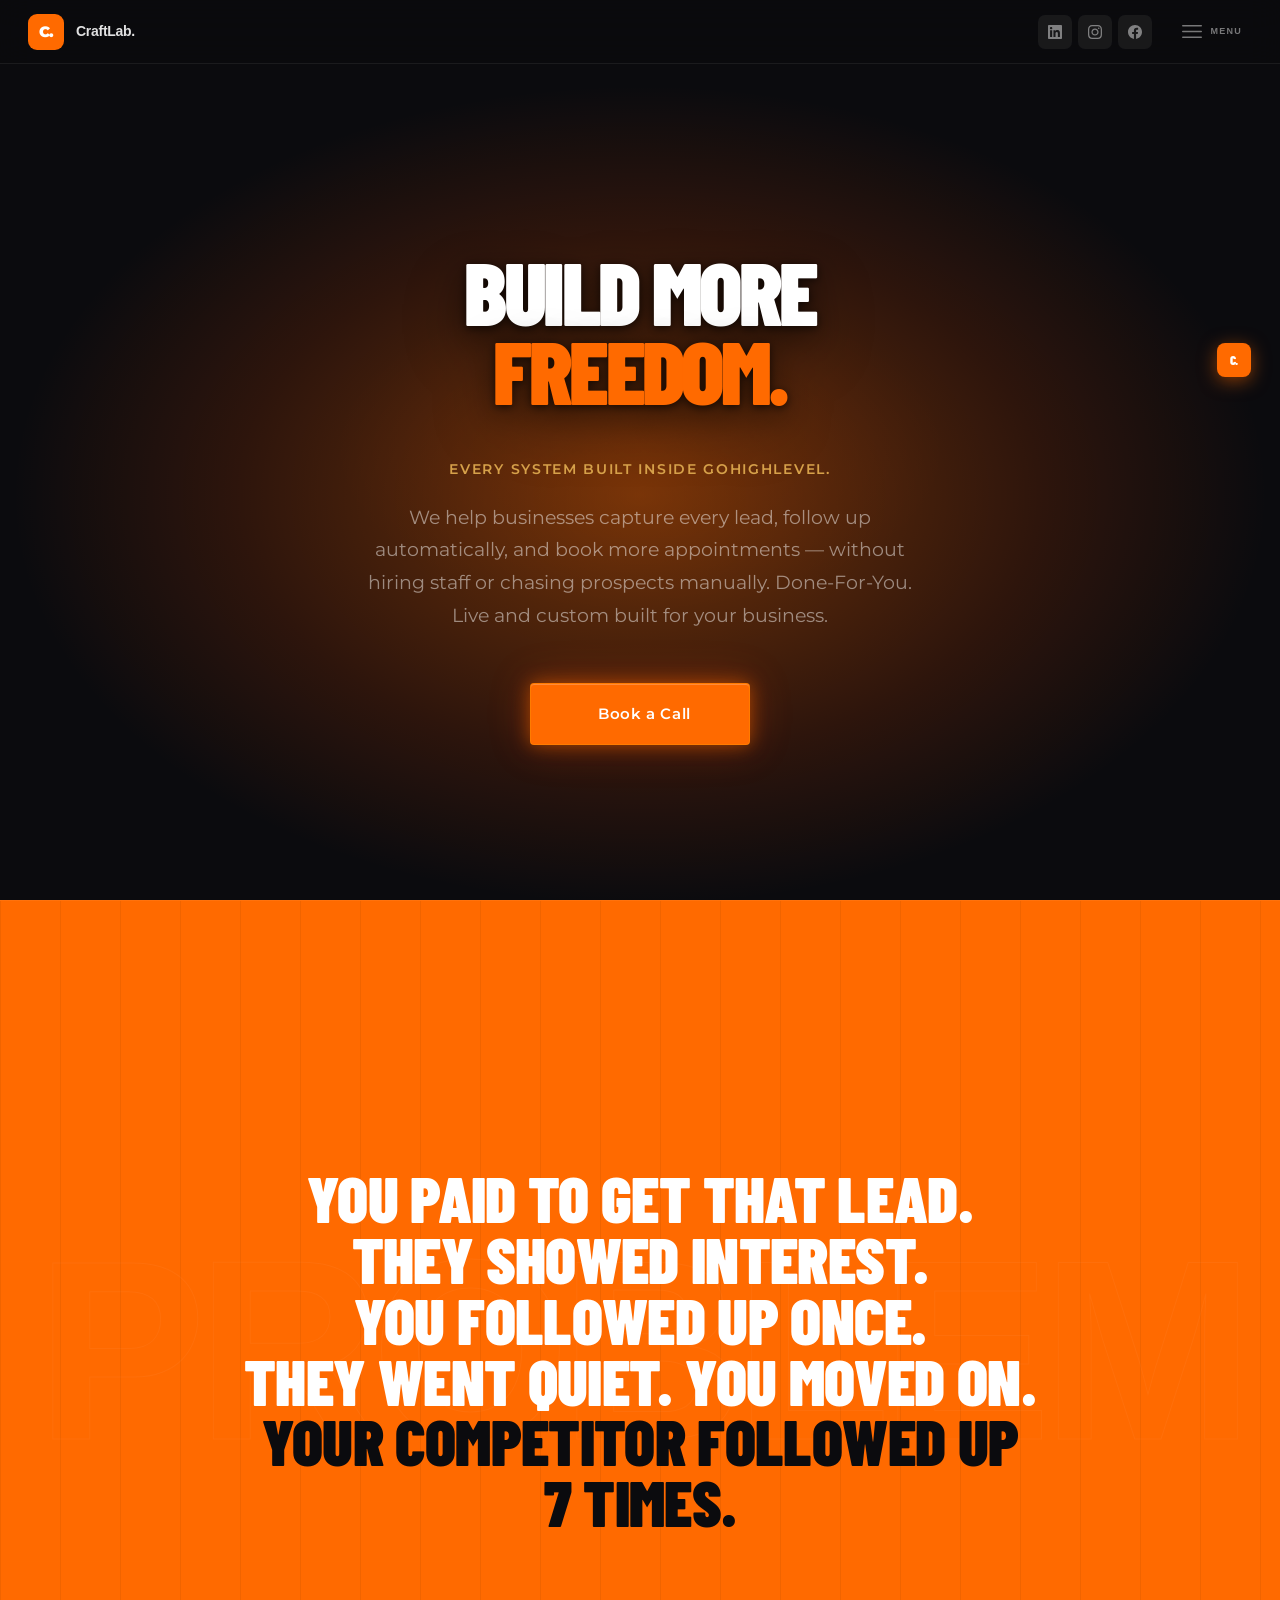
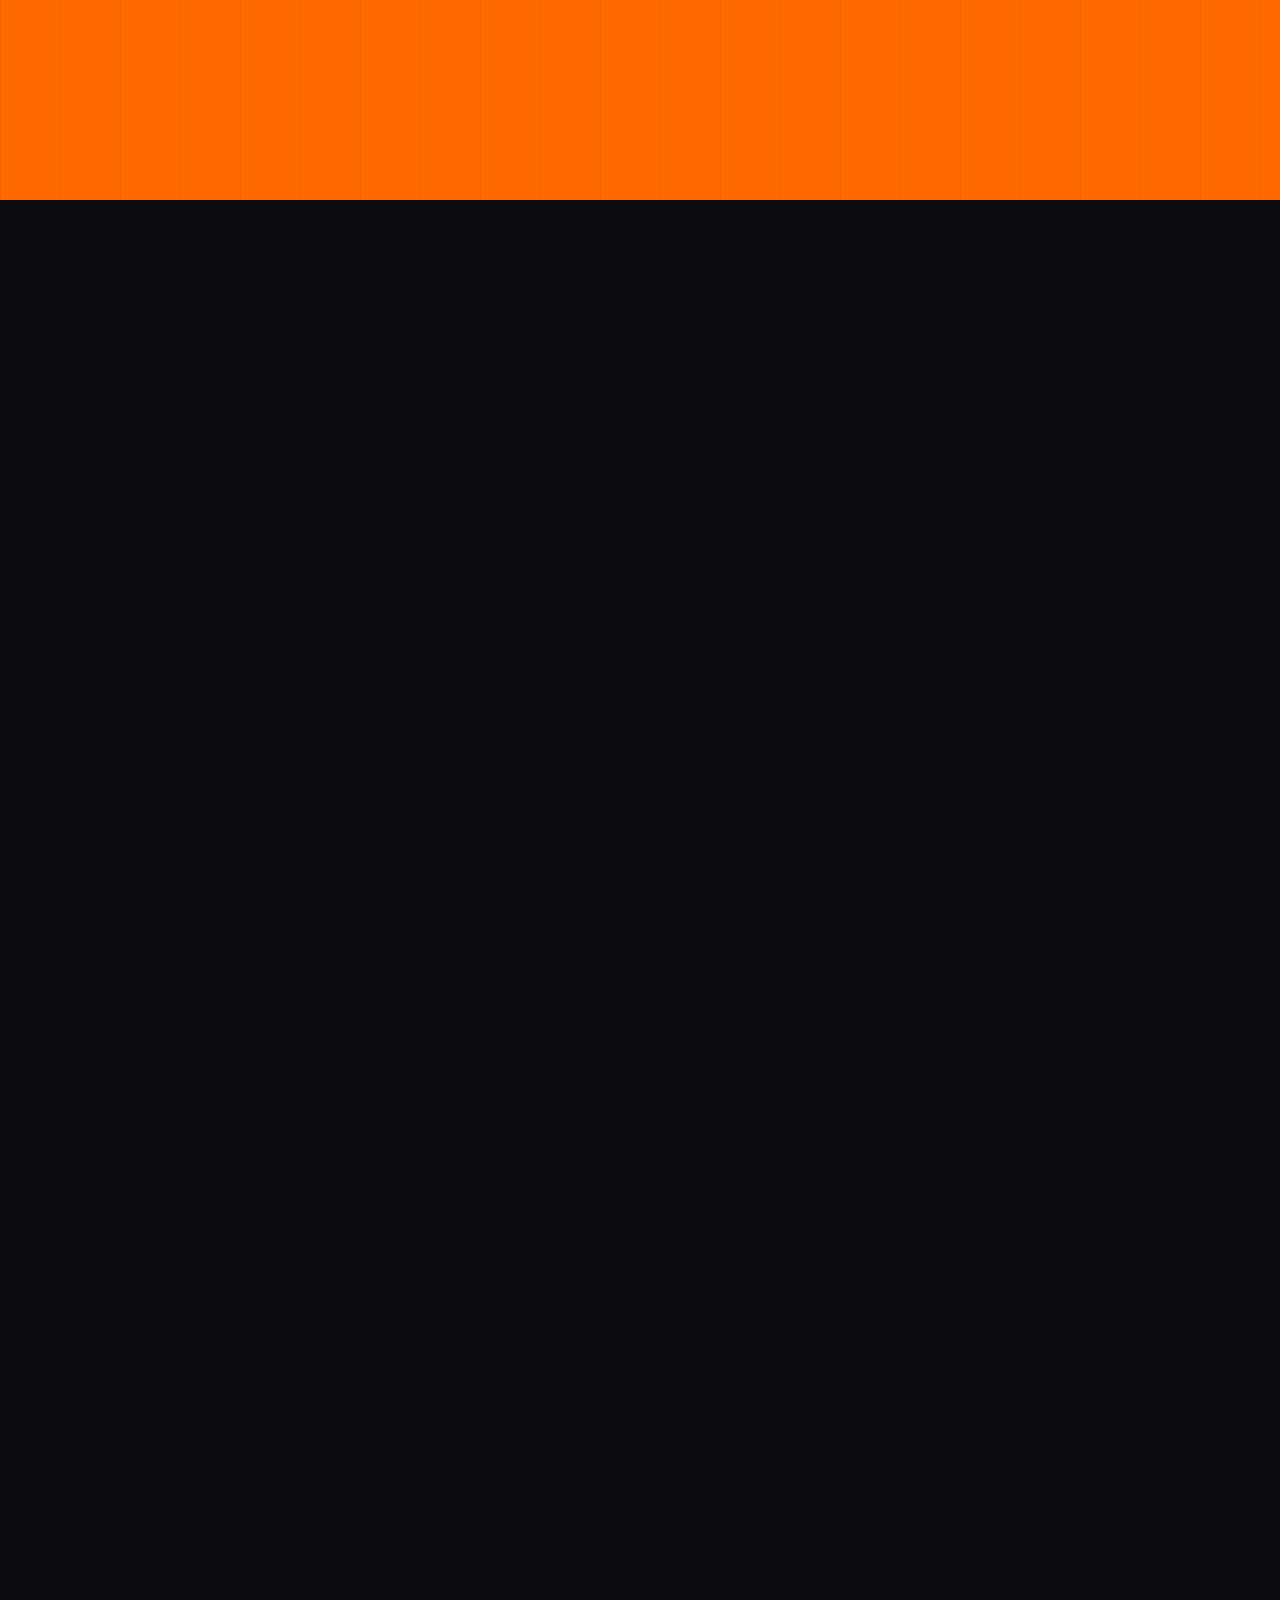
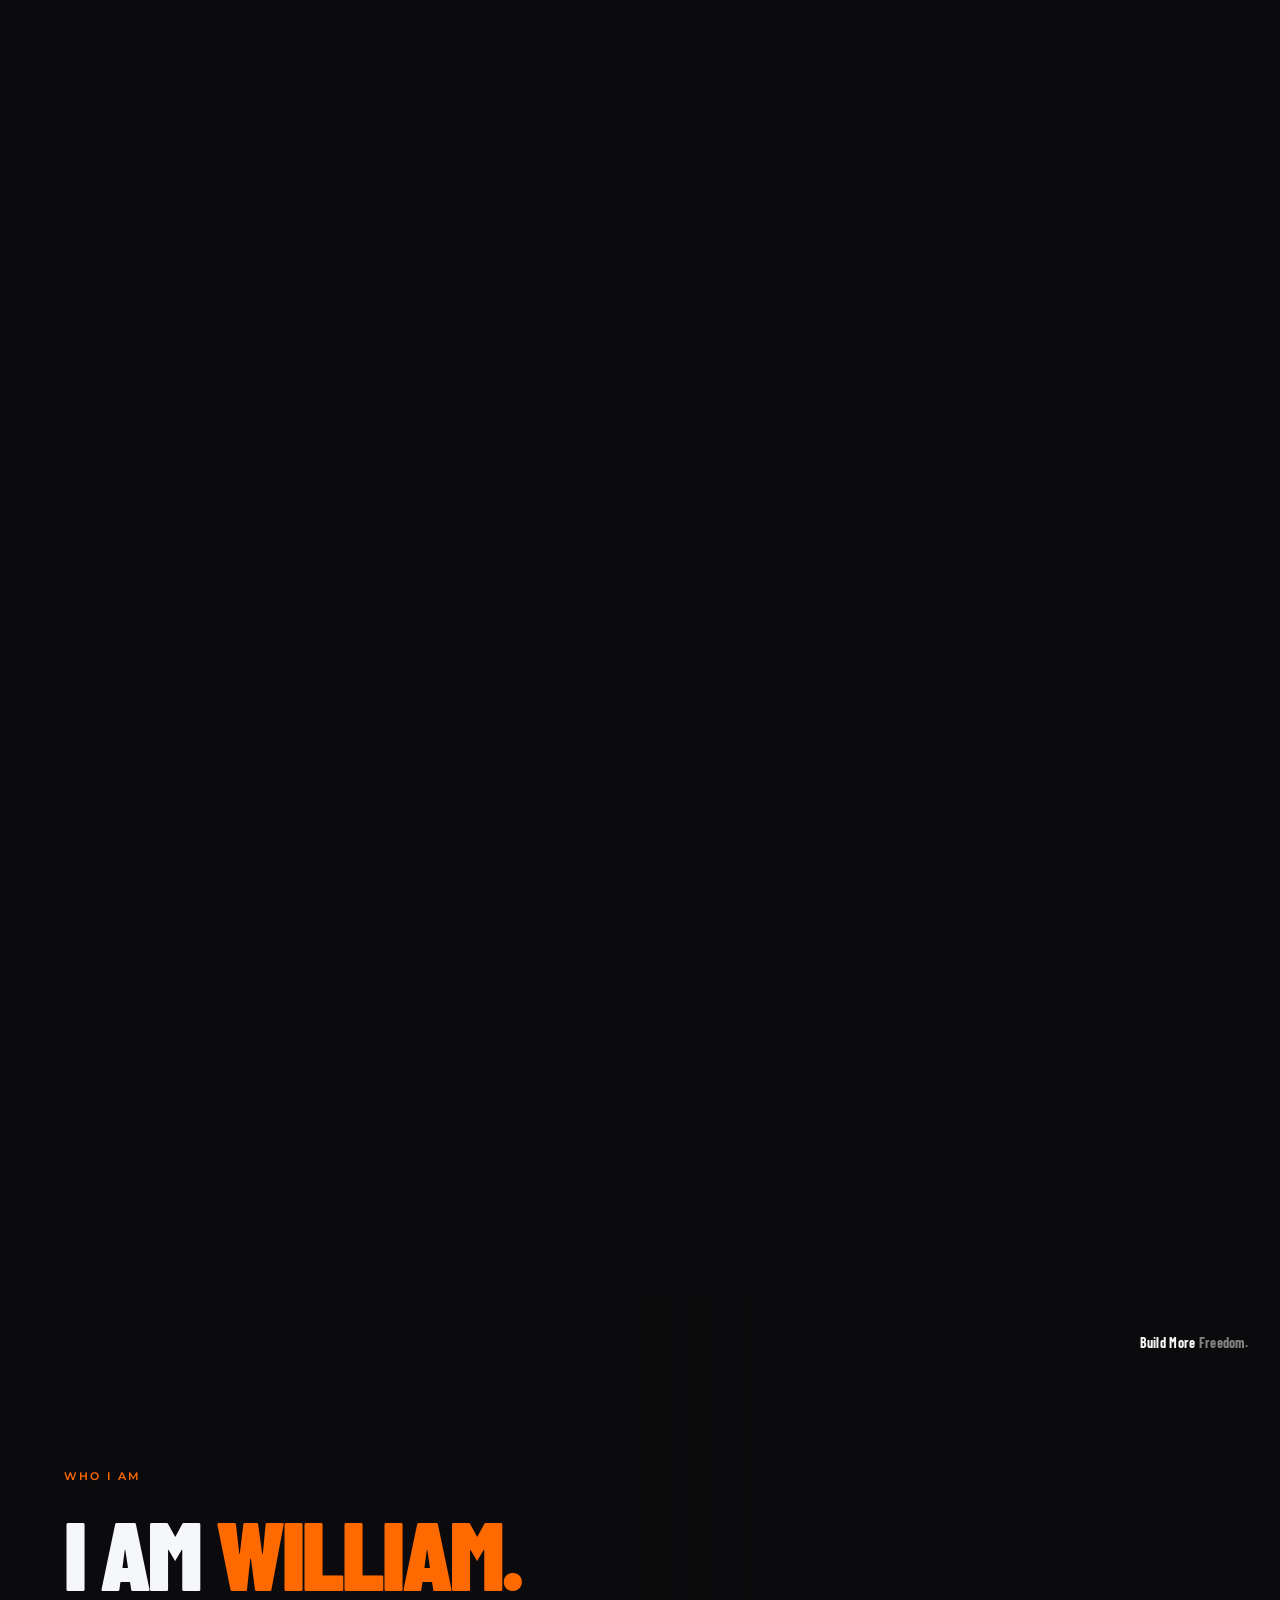
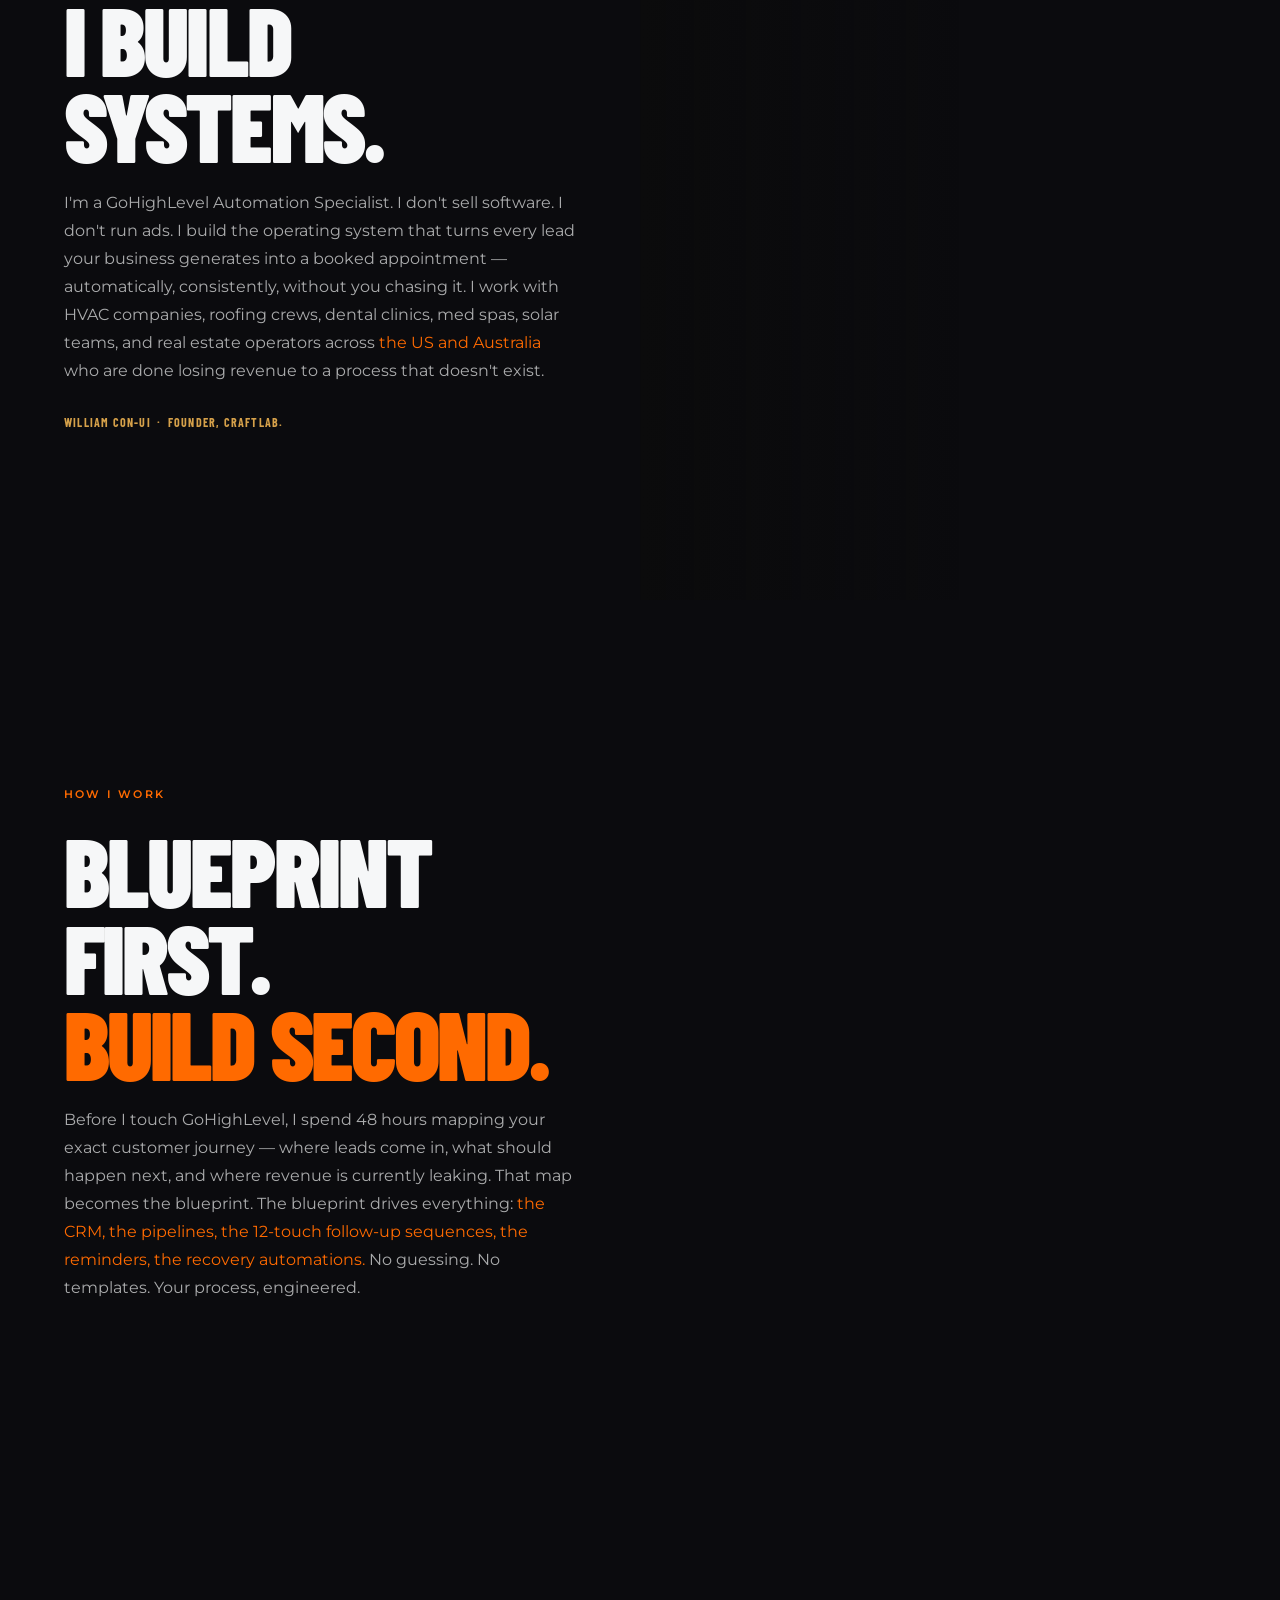
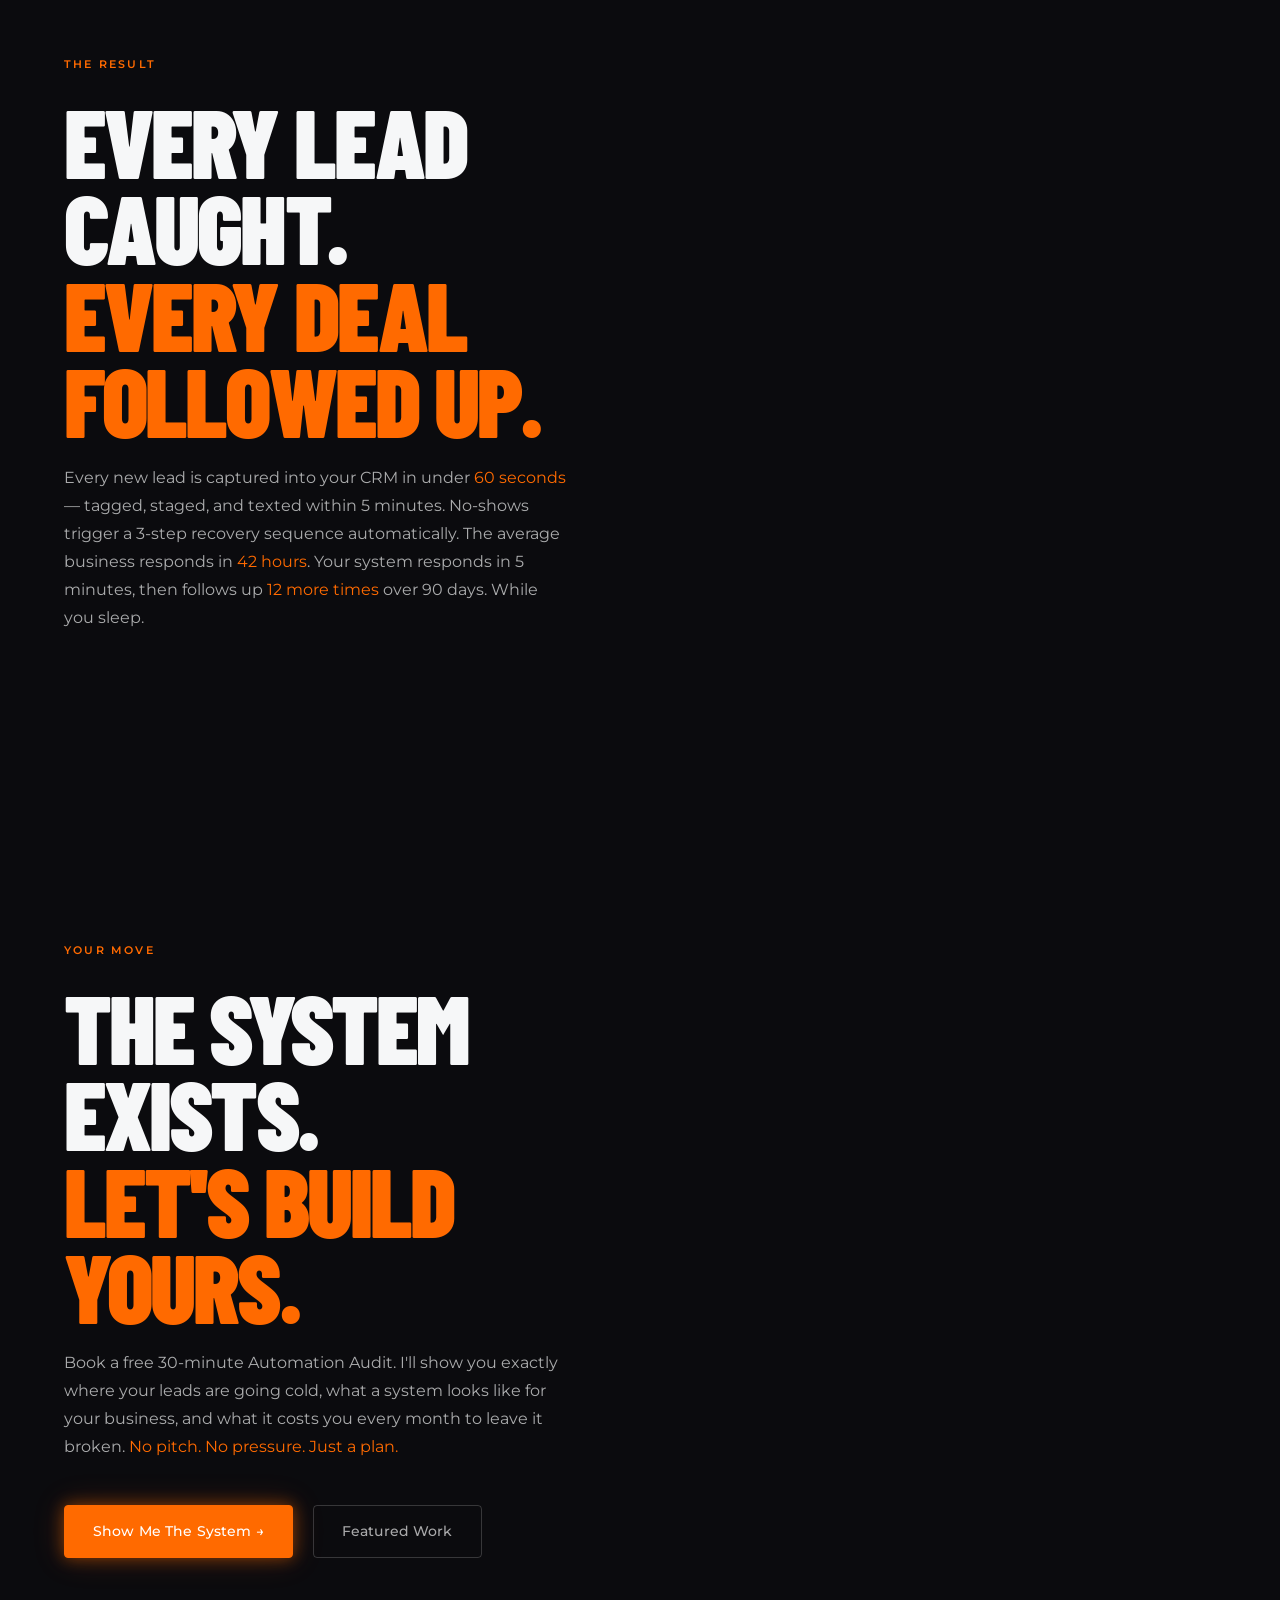
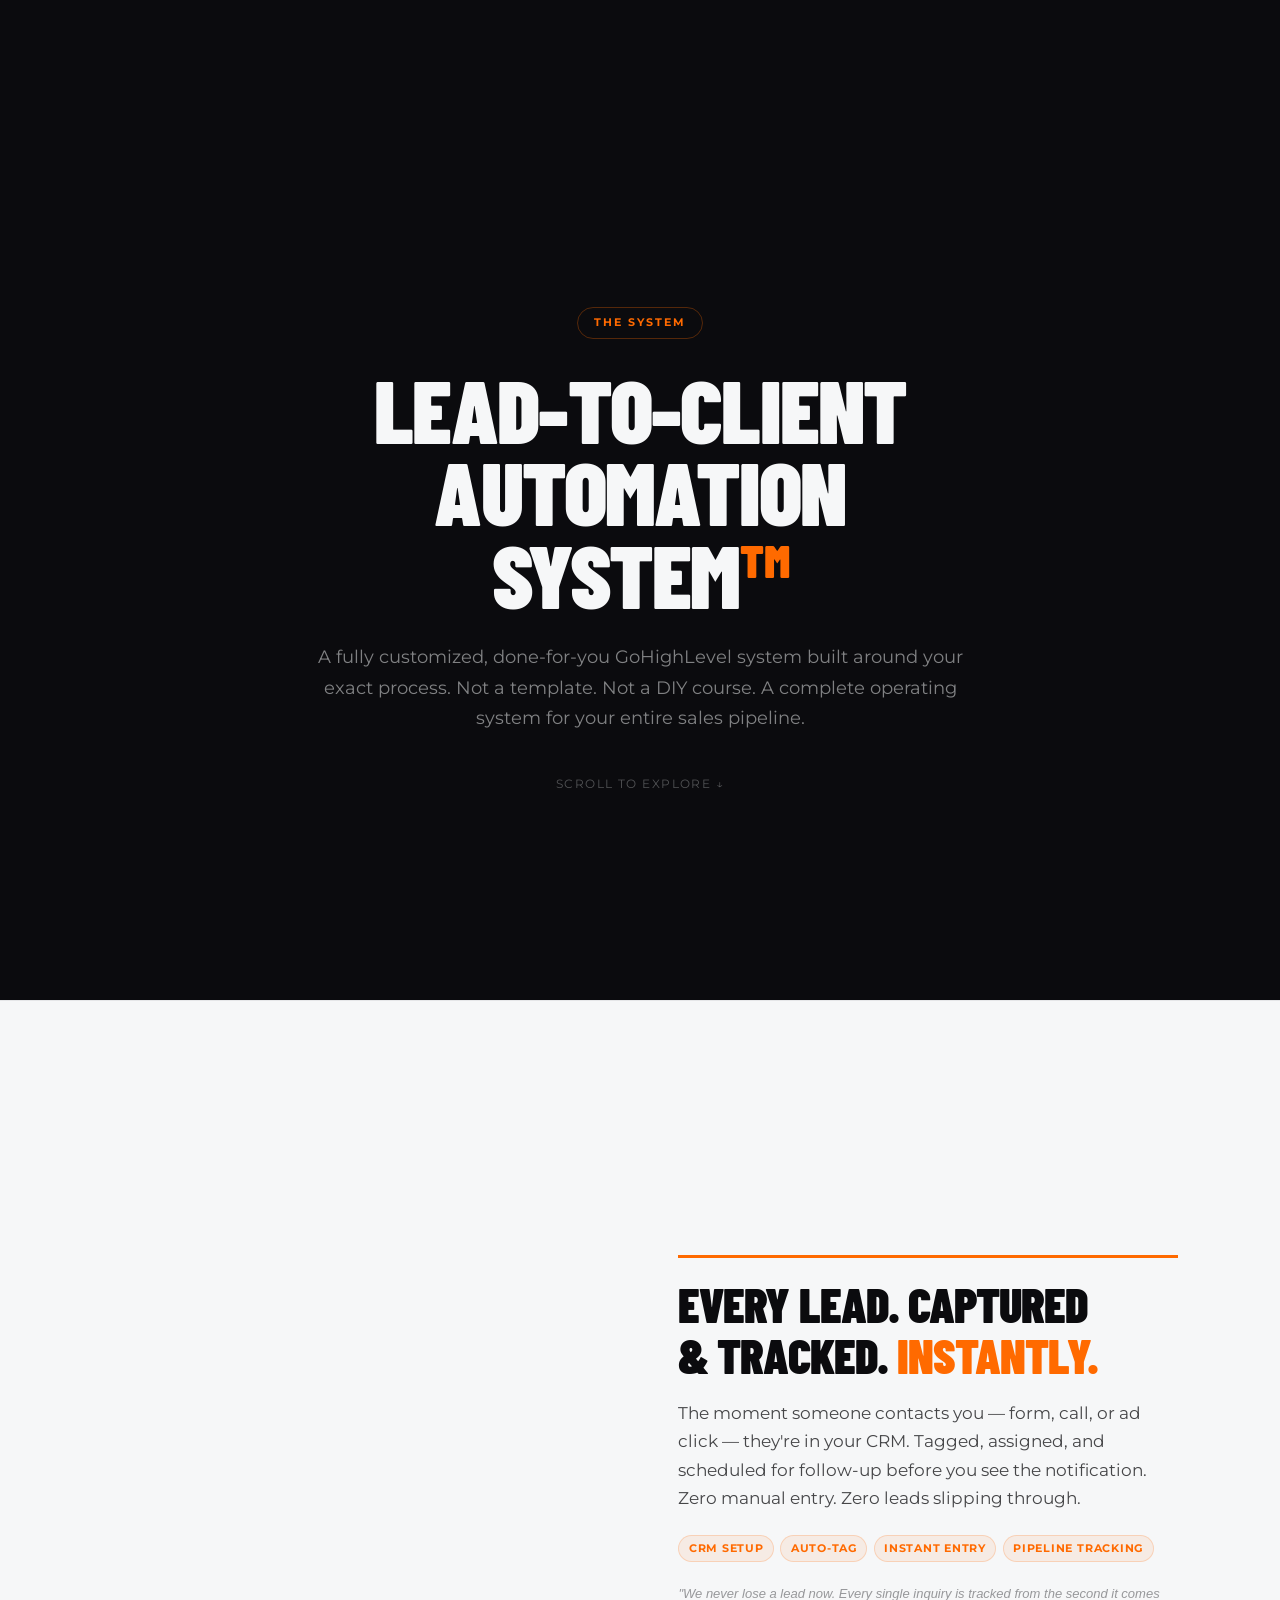
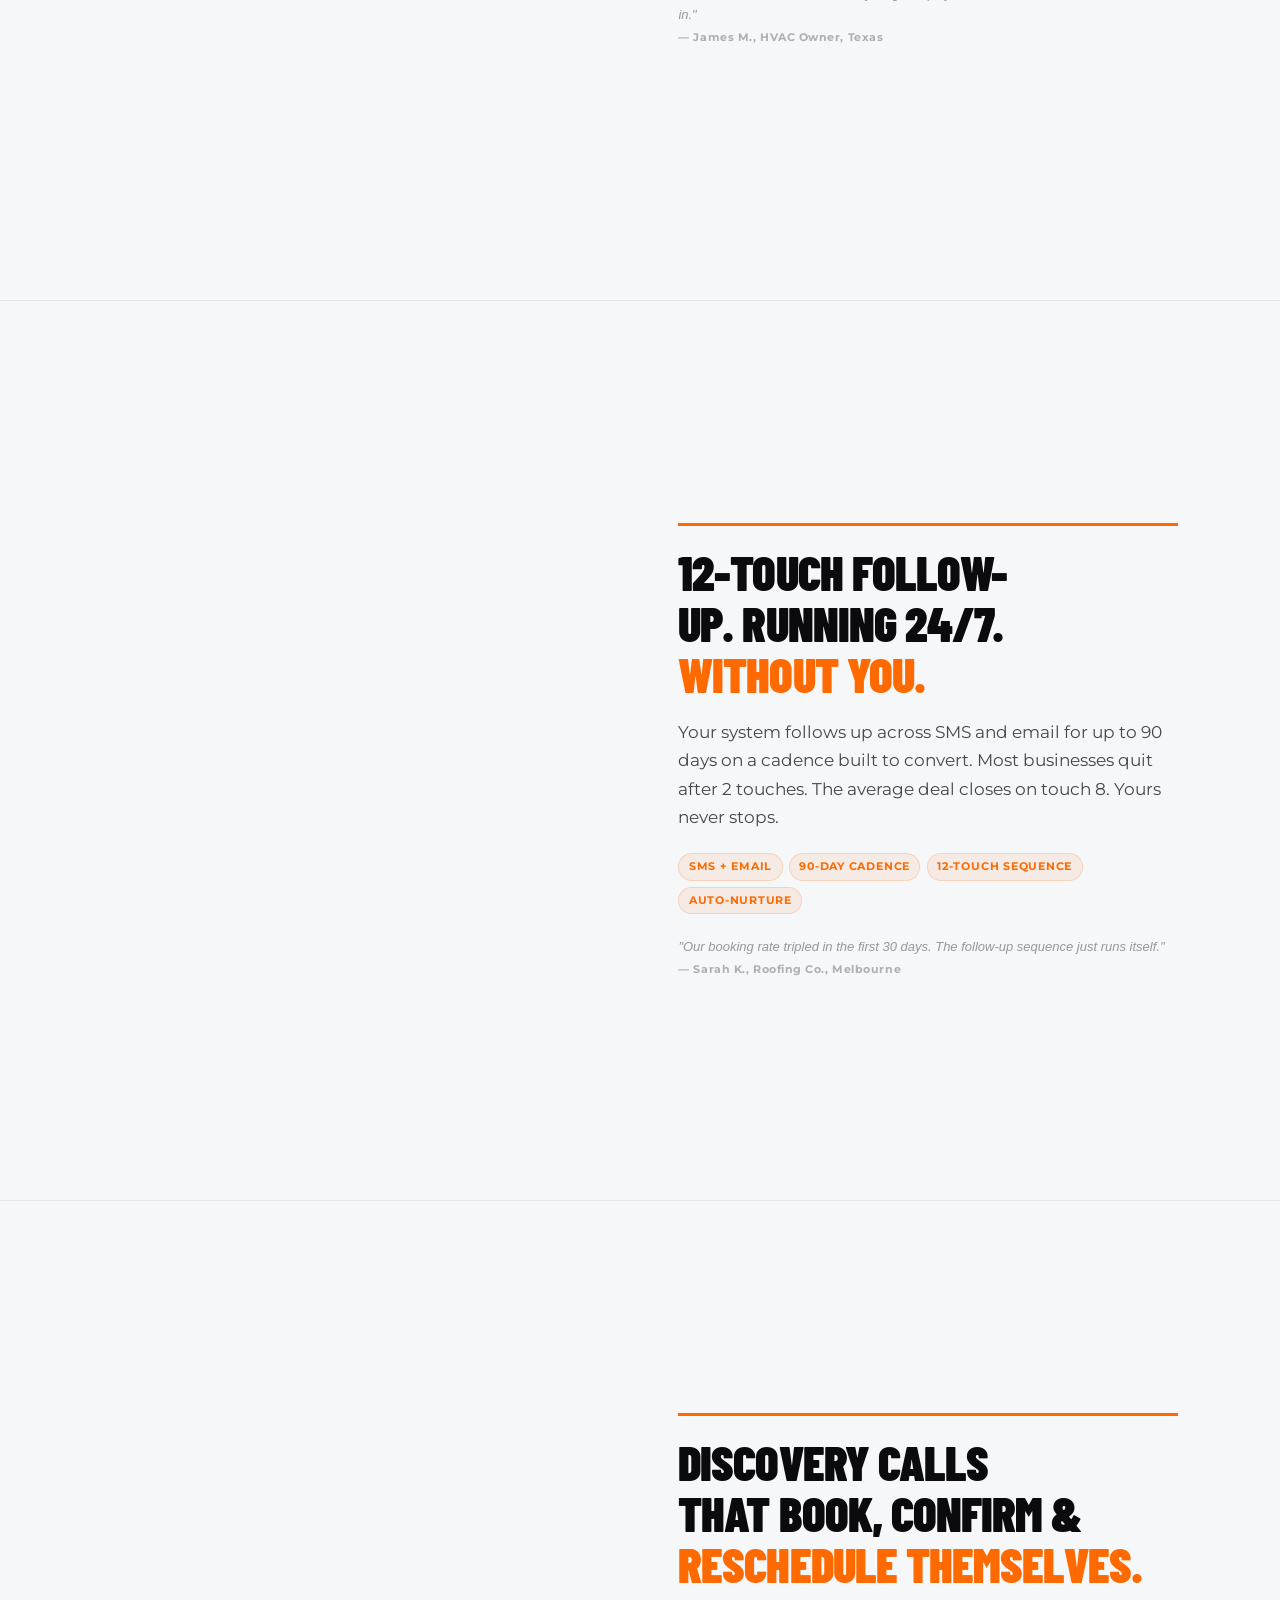
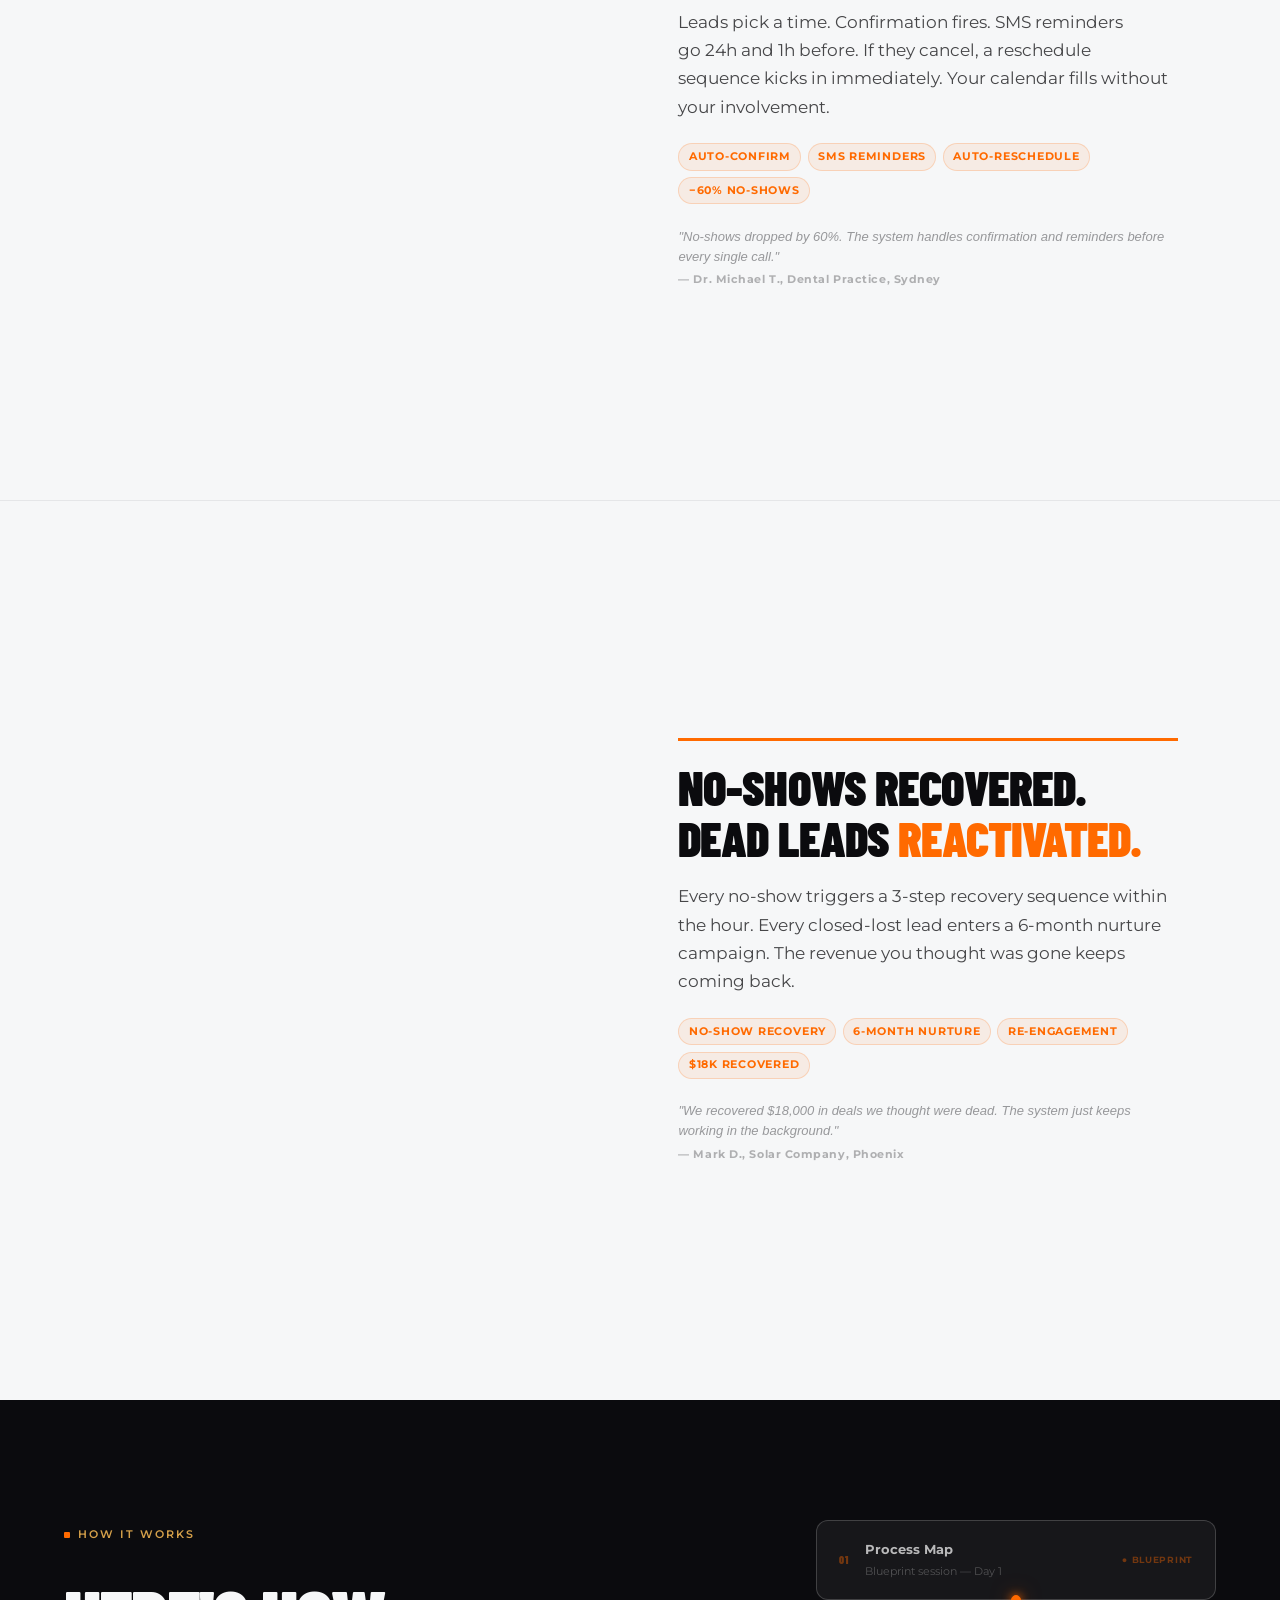
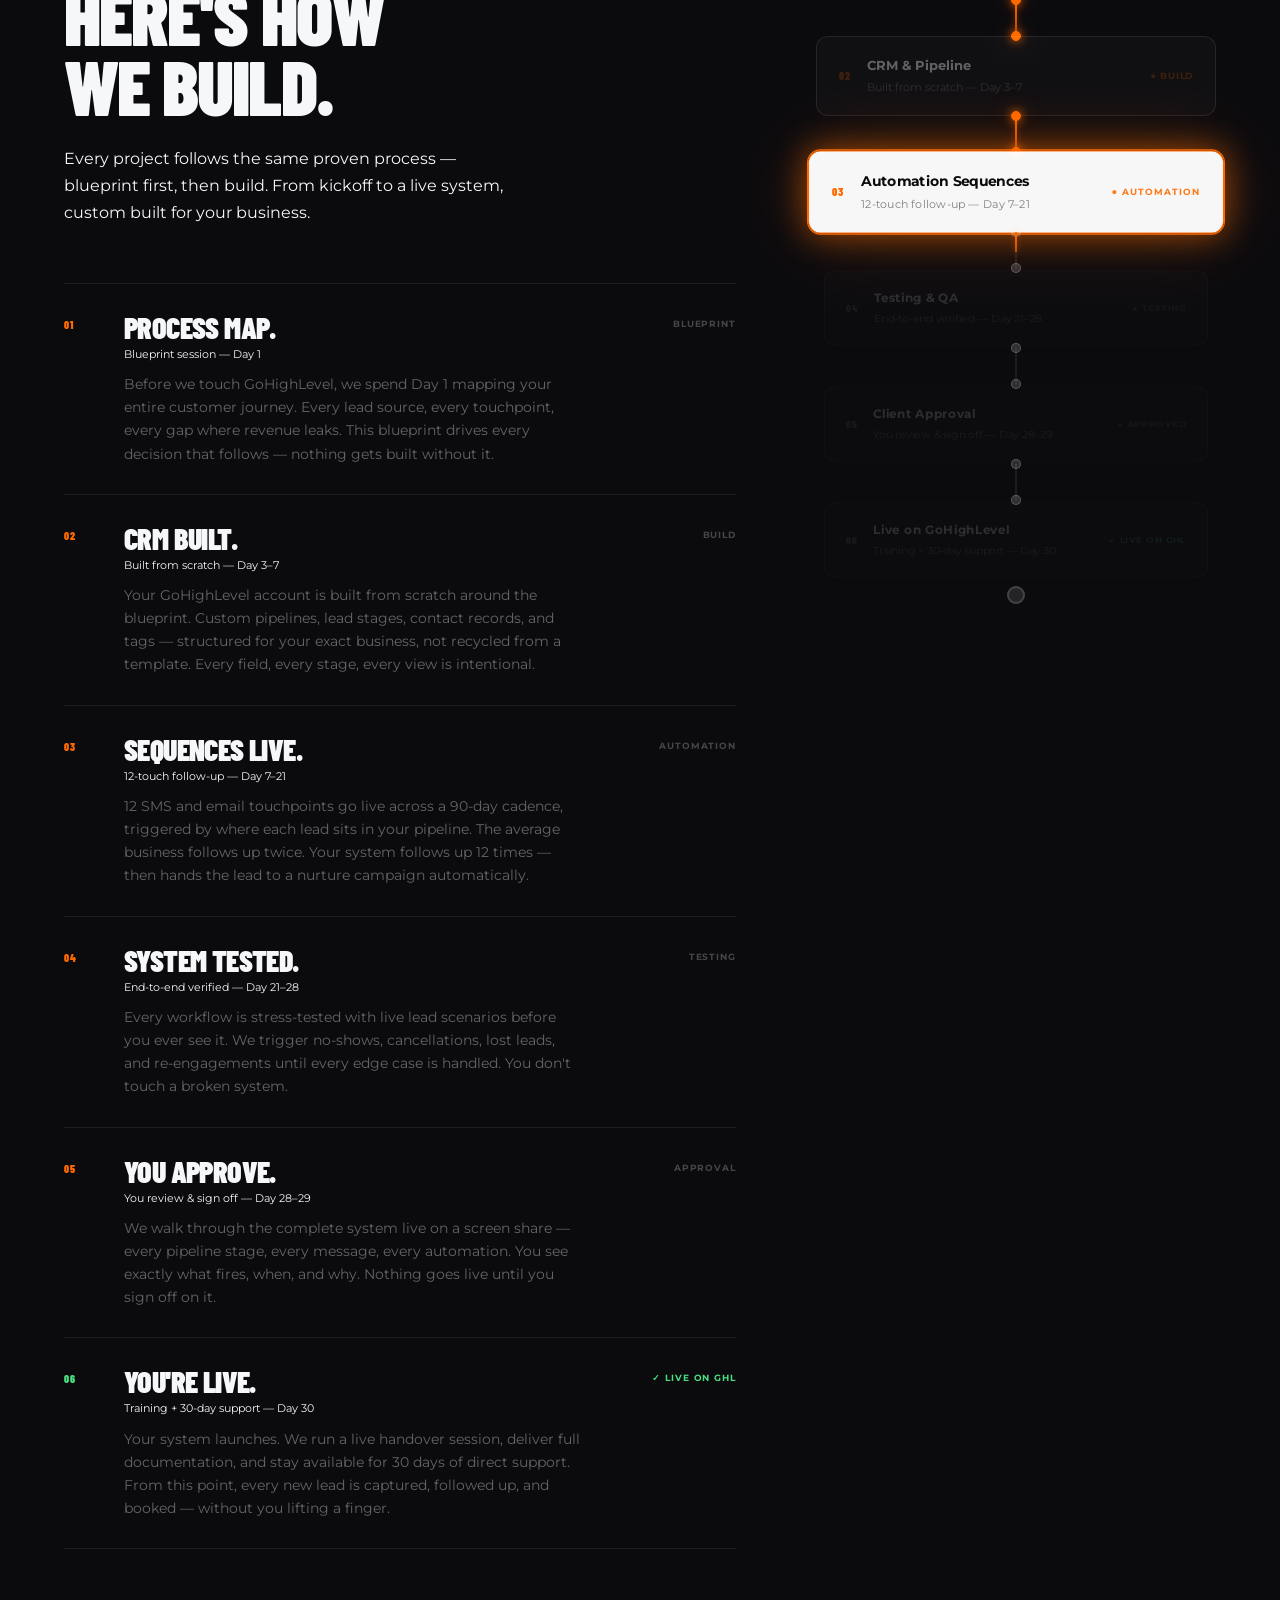
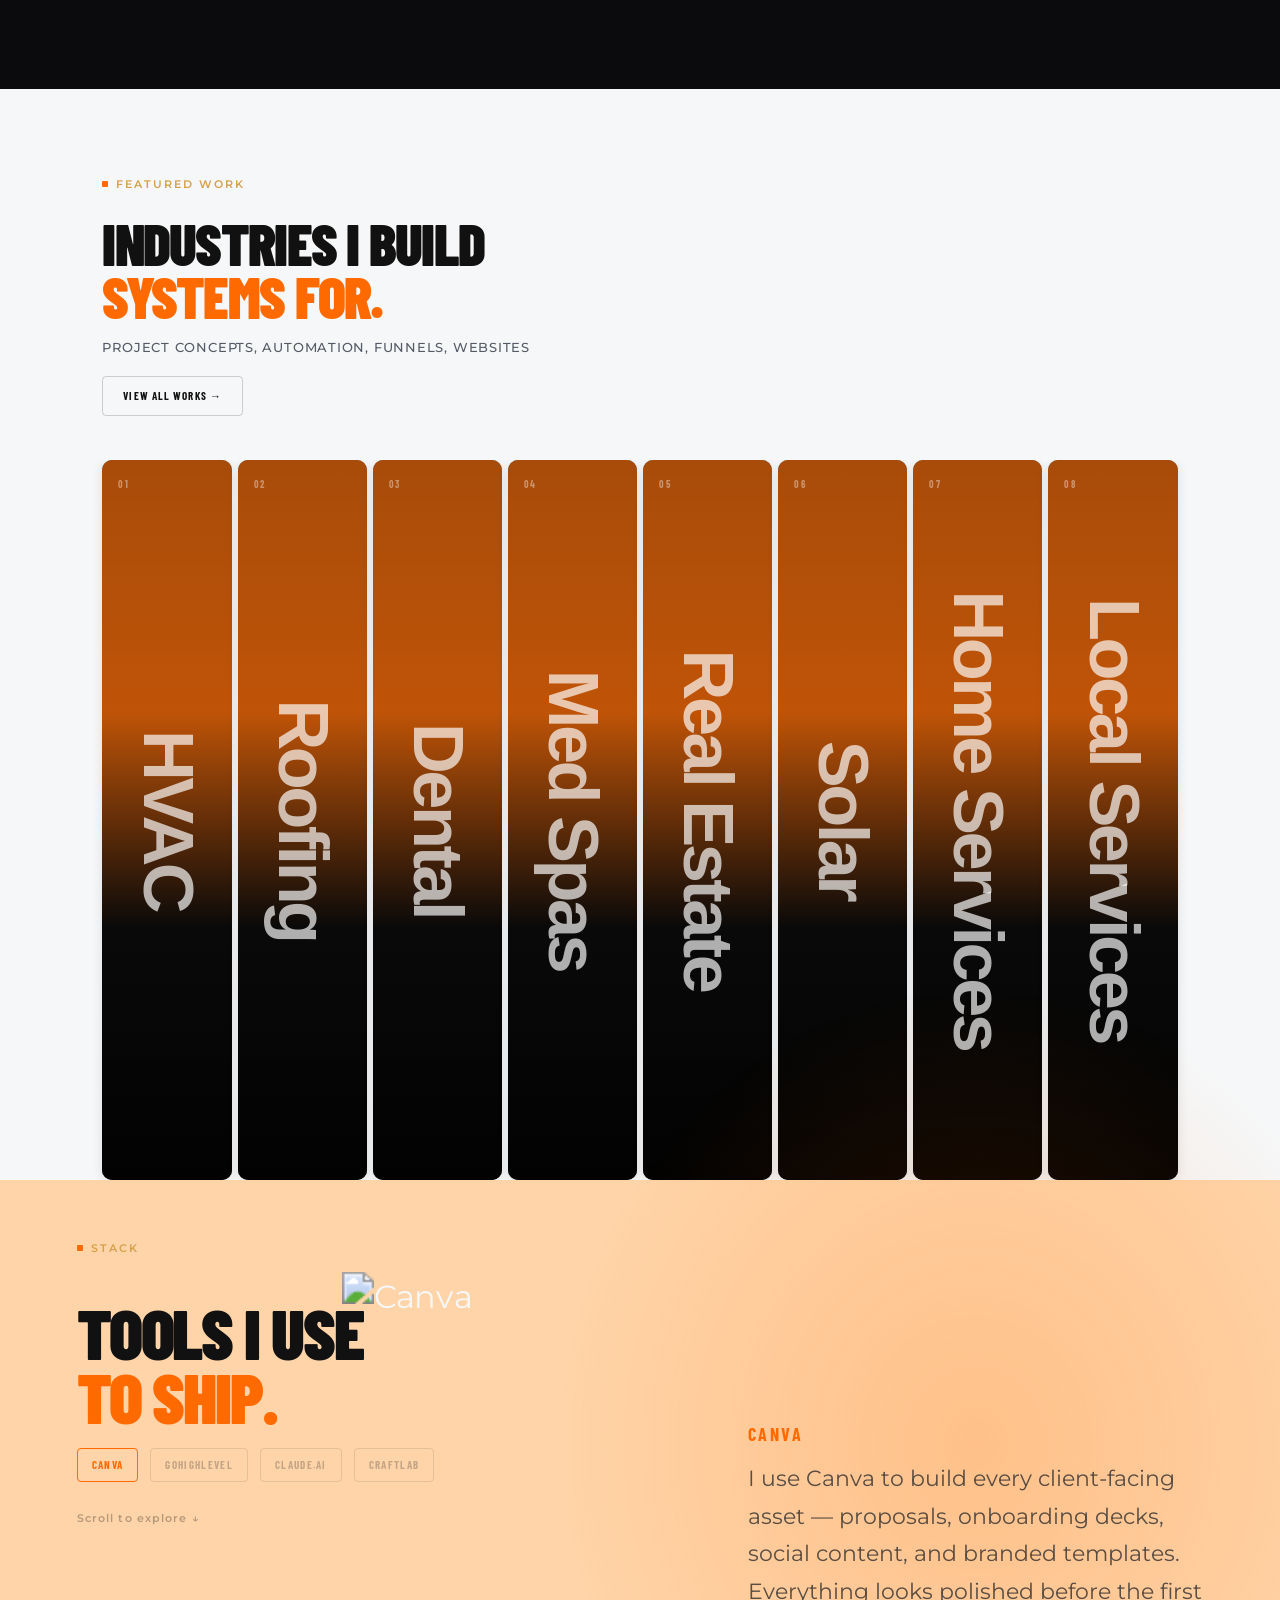
==== commit 044585a7: "Fix GSAP animations broken by overflow-x: hidden on html Replace overflow-x: hidden on html+body wit" ====
--- a/index.html
+++ b/index.html
@@ -11,7 +11,7 @@
   <link rel="preconnect" href="https://fonts.gstatic.com" crossorigin />
   <link rel="preload" href="https://fonts.googleapis.com/css2?family=Montserrat:ital,wght@0,300;0,400;0,500;0,600;0,700;0,800;1,700&family=Barlow+Condensed:wght@700;800;900&display=swap" as="style" />
   <link href="https://fonts.googleapis.com/css2?family=Montserrat:ital,wght@0,300;0,400;0,500;0,600;0,700;0,800;1,700&family=Barlow+Condensed:wght@700;800;900&display=swap" rel="stylesheet" />
-  <link rel="stylesheet" href="style.css?v=178" />
+  <link rel="stylesheet" href="style.css?v=180" />
   <link rel="stylesheet" href="https://unpkg.com/@phosphor-icons/web@2.1.1/src/regular/style.css" media="print" onload="this.media='all'" />
 </head>
 <body>
--- a/style.css
+++ b/style.css
@@ -3984,3 +3984,22 @@
   .site-modal__url { display: none; }
   .site-modal__title { font-size: 11px; }
 }
+
+/* ── Tools block: reset negative offsets that bleed past viewport on mobile ── */
+@media (max-width: 700px) {
+  .tools-block__center {
+    margin-left: 0;
+    margin-top: 0;
+    justify-content: center;
+    overflow: hidden;
+  }
+  .kc-wheel { width: 240px; height: 240px; }
+  .keychain-item { width: 110px; height: 110px; margin: -55px 0 0 -55px; }
+}
+
+/* ── Hard clip: clip horizontal overflow without breaking ScrollTrigger ── */
+/* overflow-x: clip does NOT create a scroll container (unlike hidden),   */
+/* so GSAP ScrollTrigger keeps listening to window scroll correctly.       */
+@media (max-width: 768px) {
+  body { overflow-x: clip; }
+}
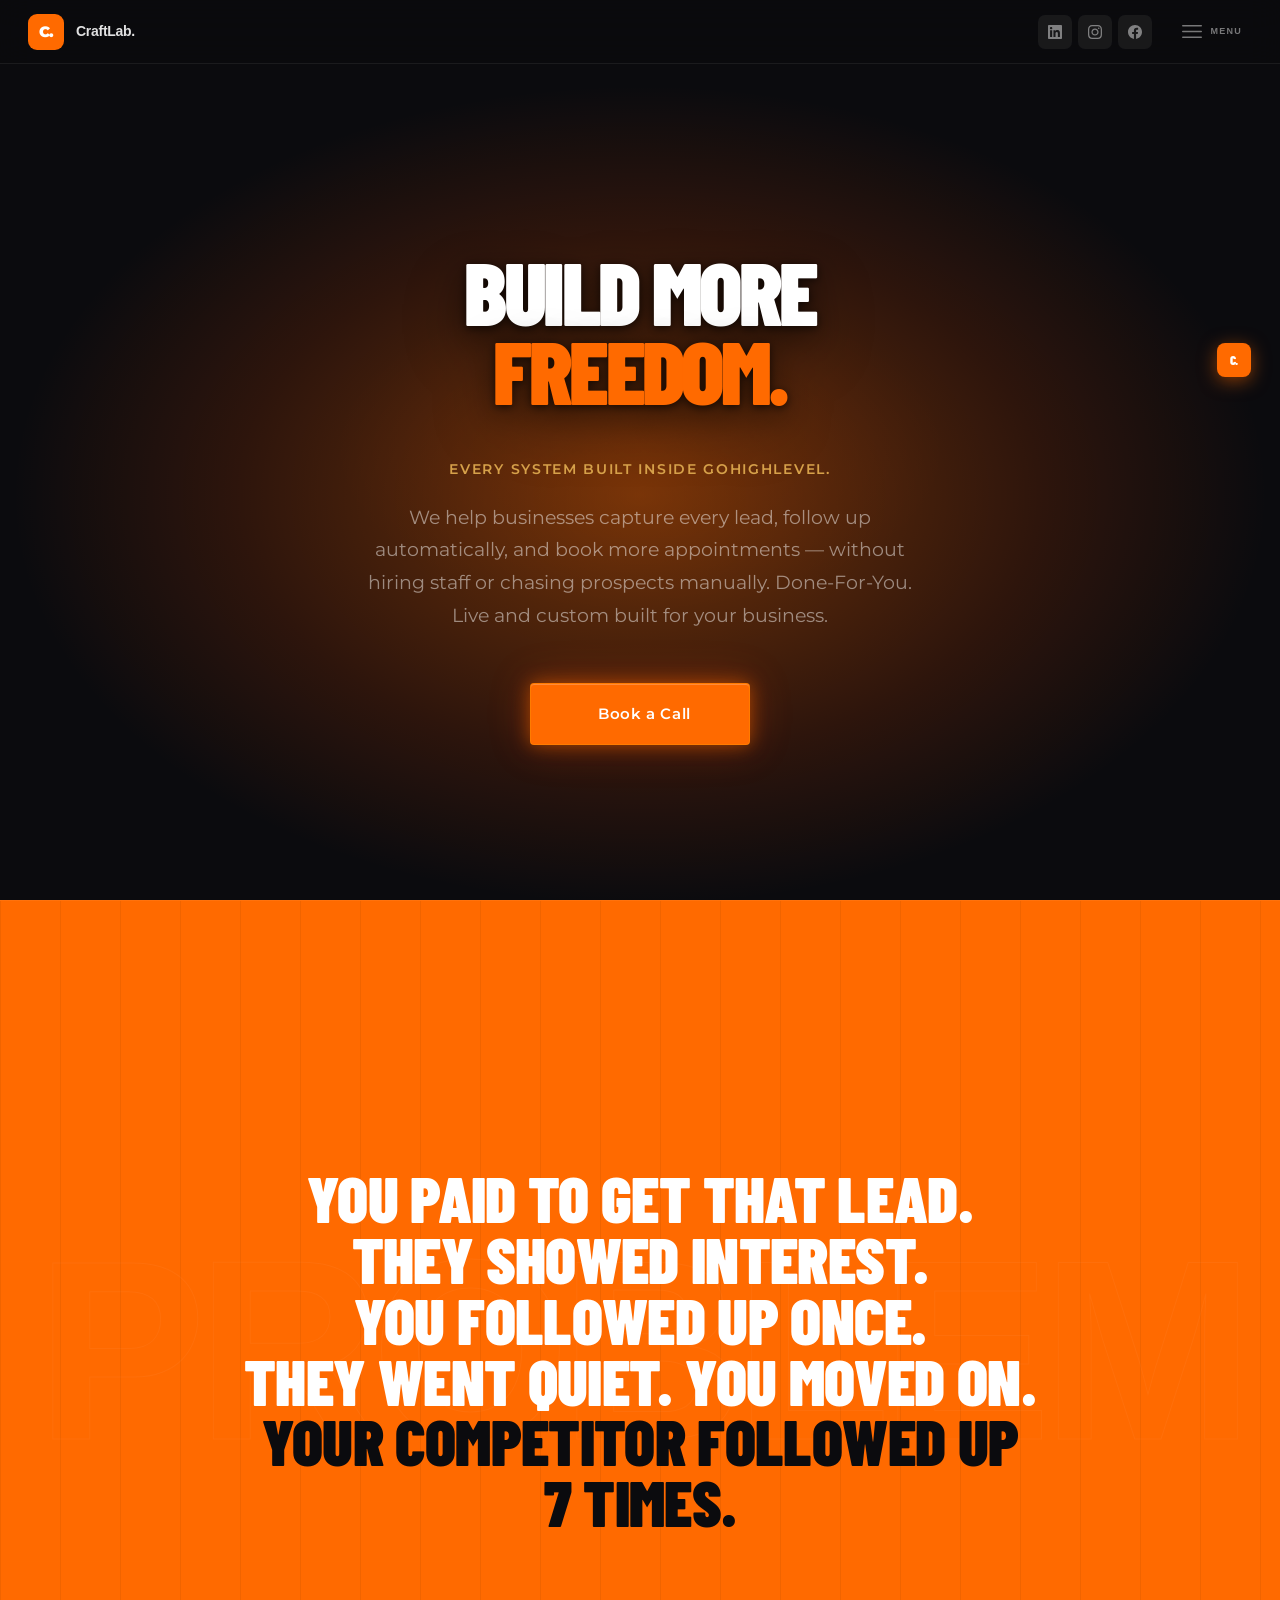
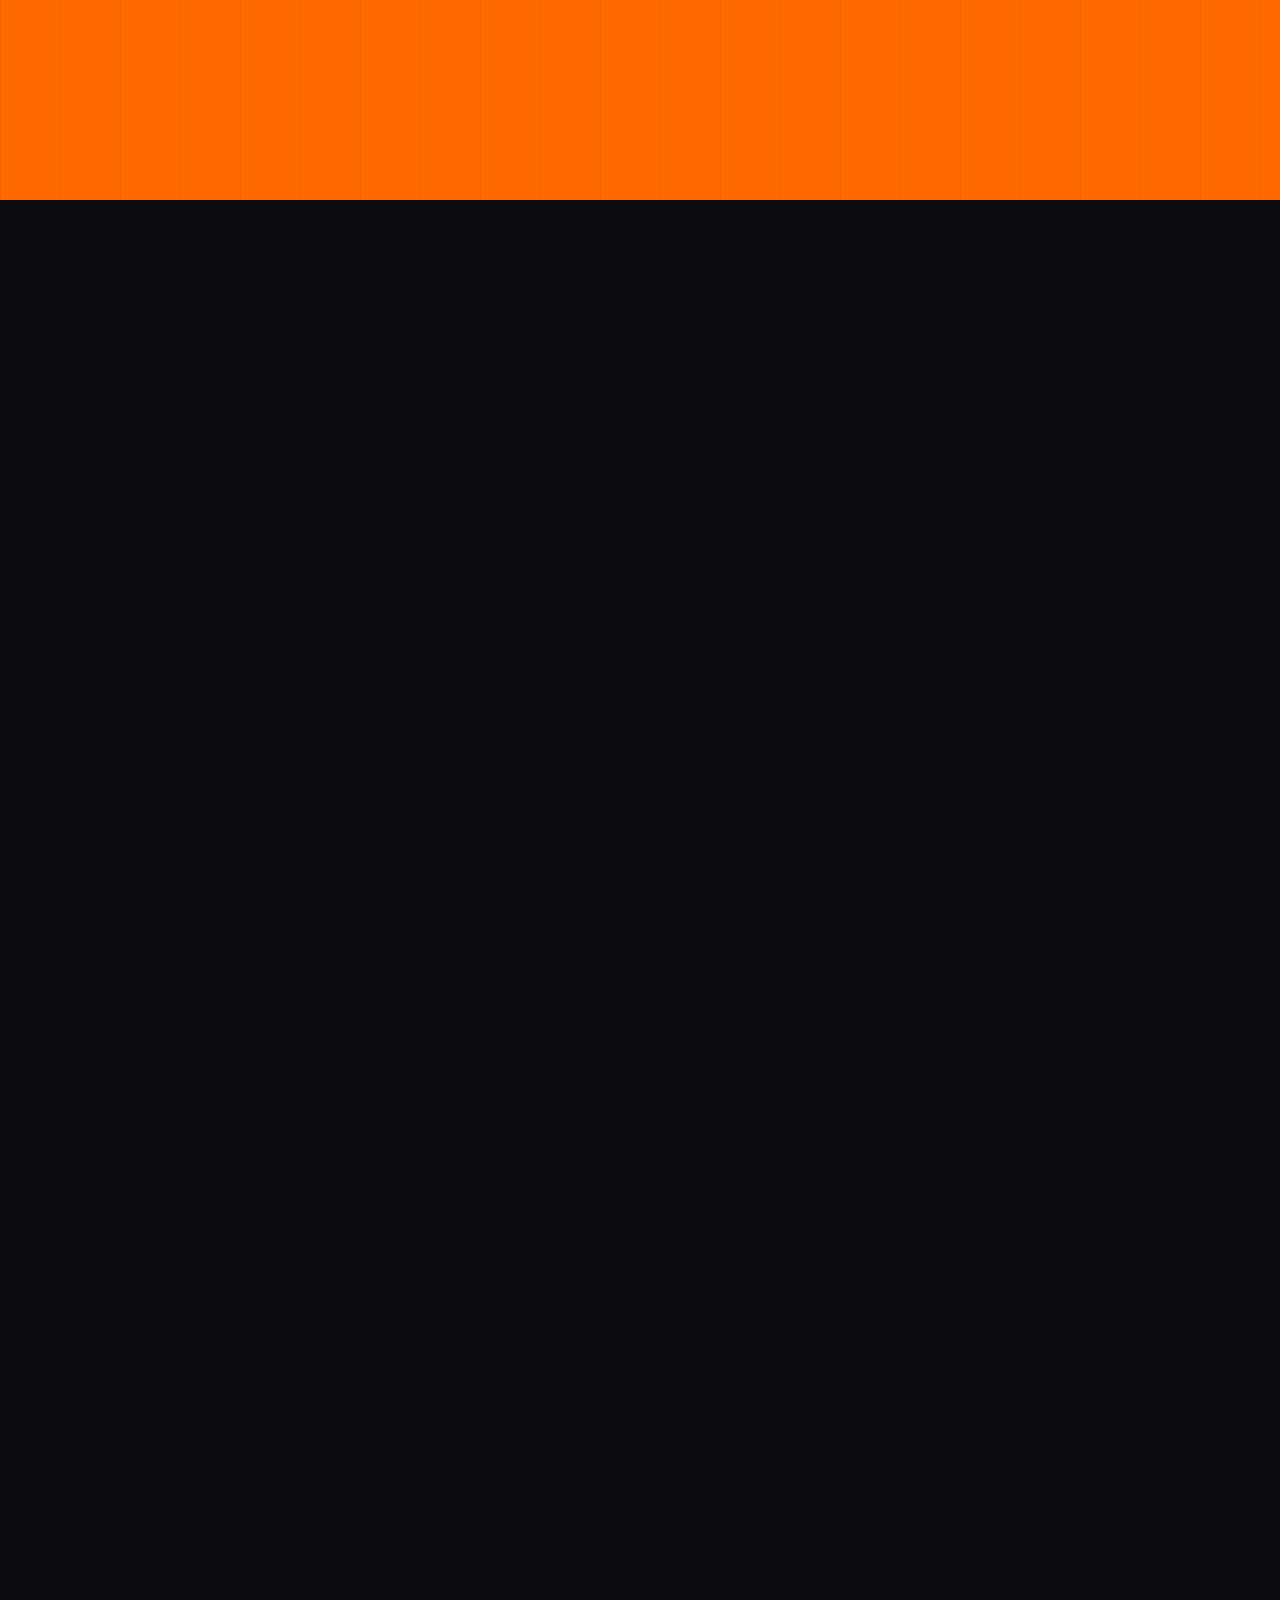
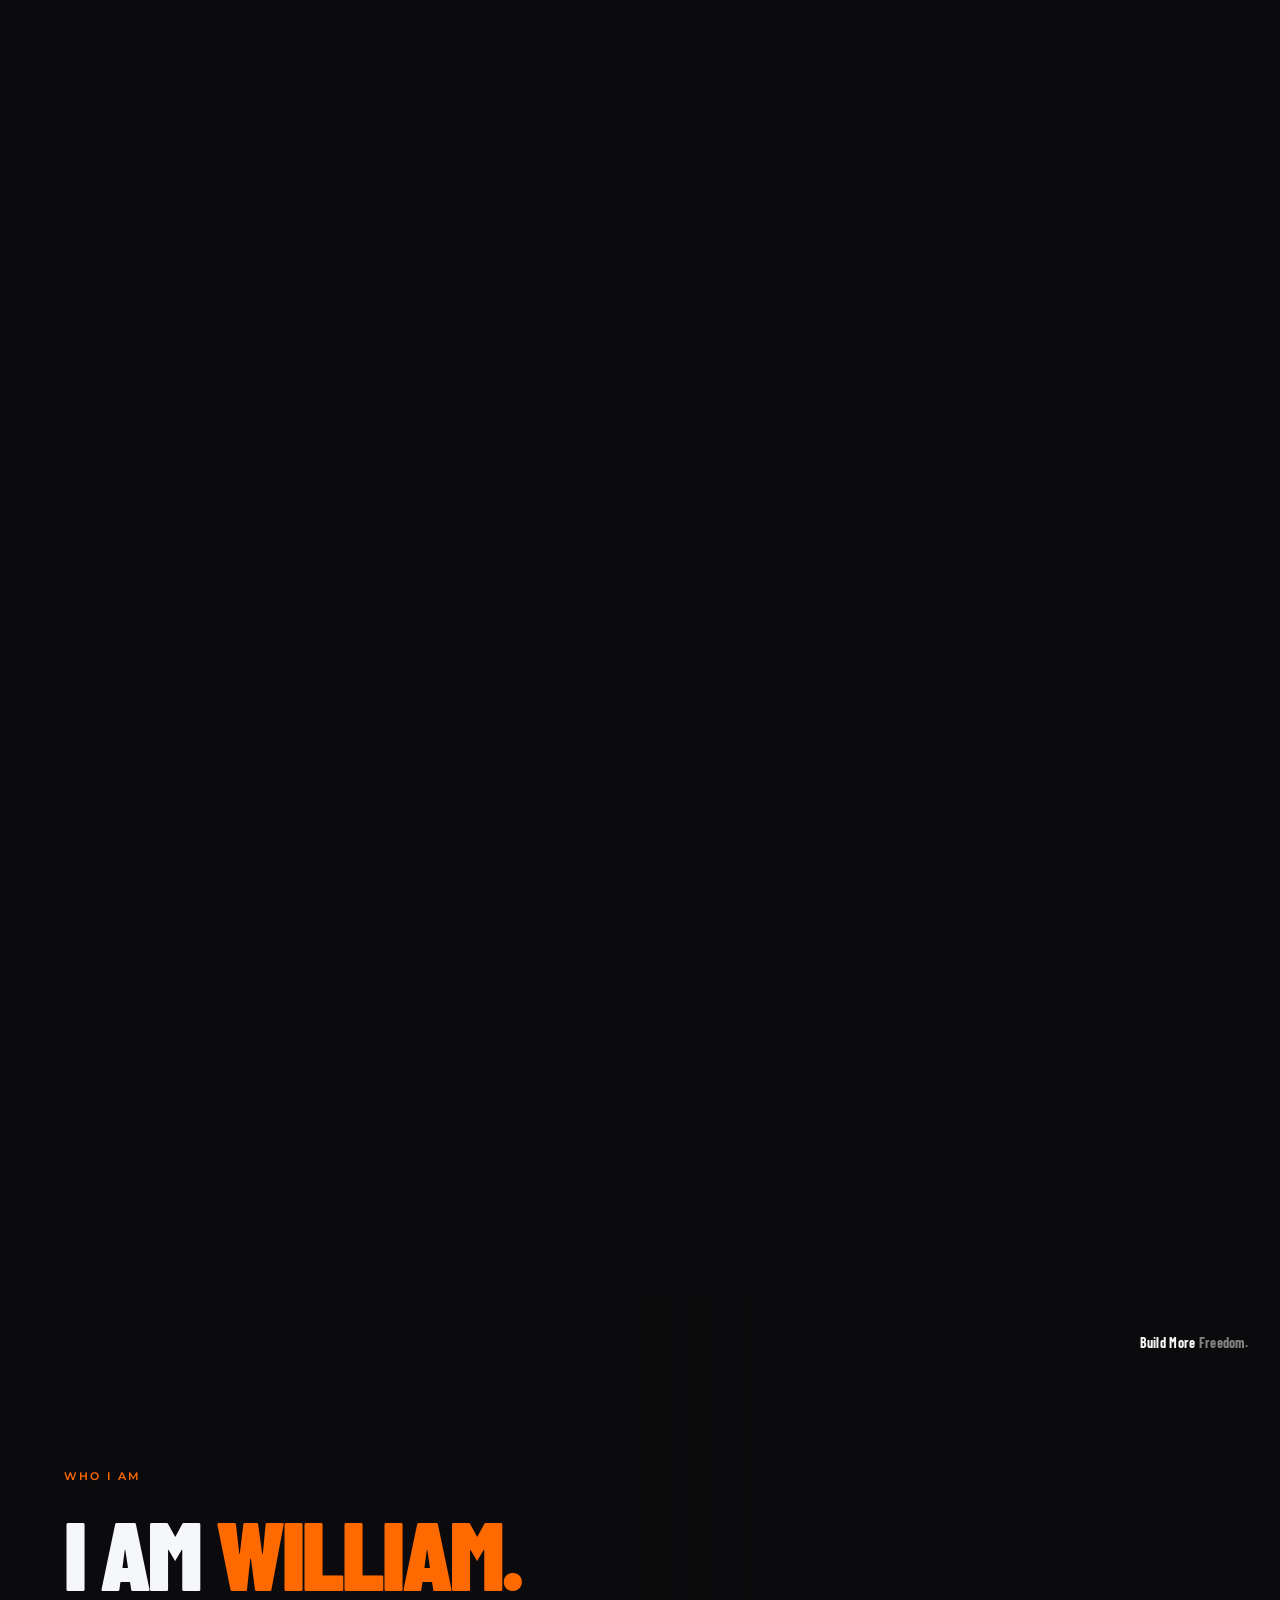
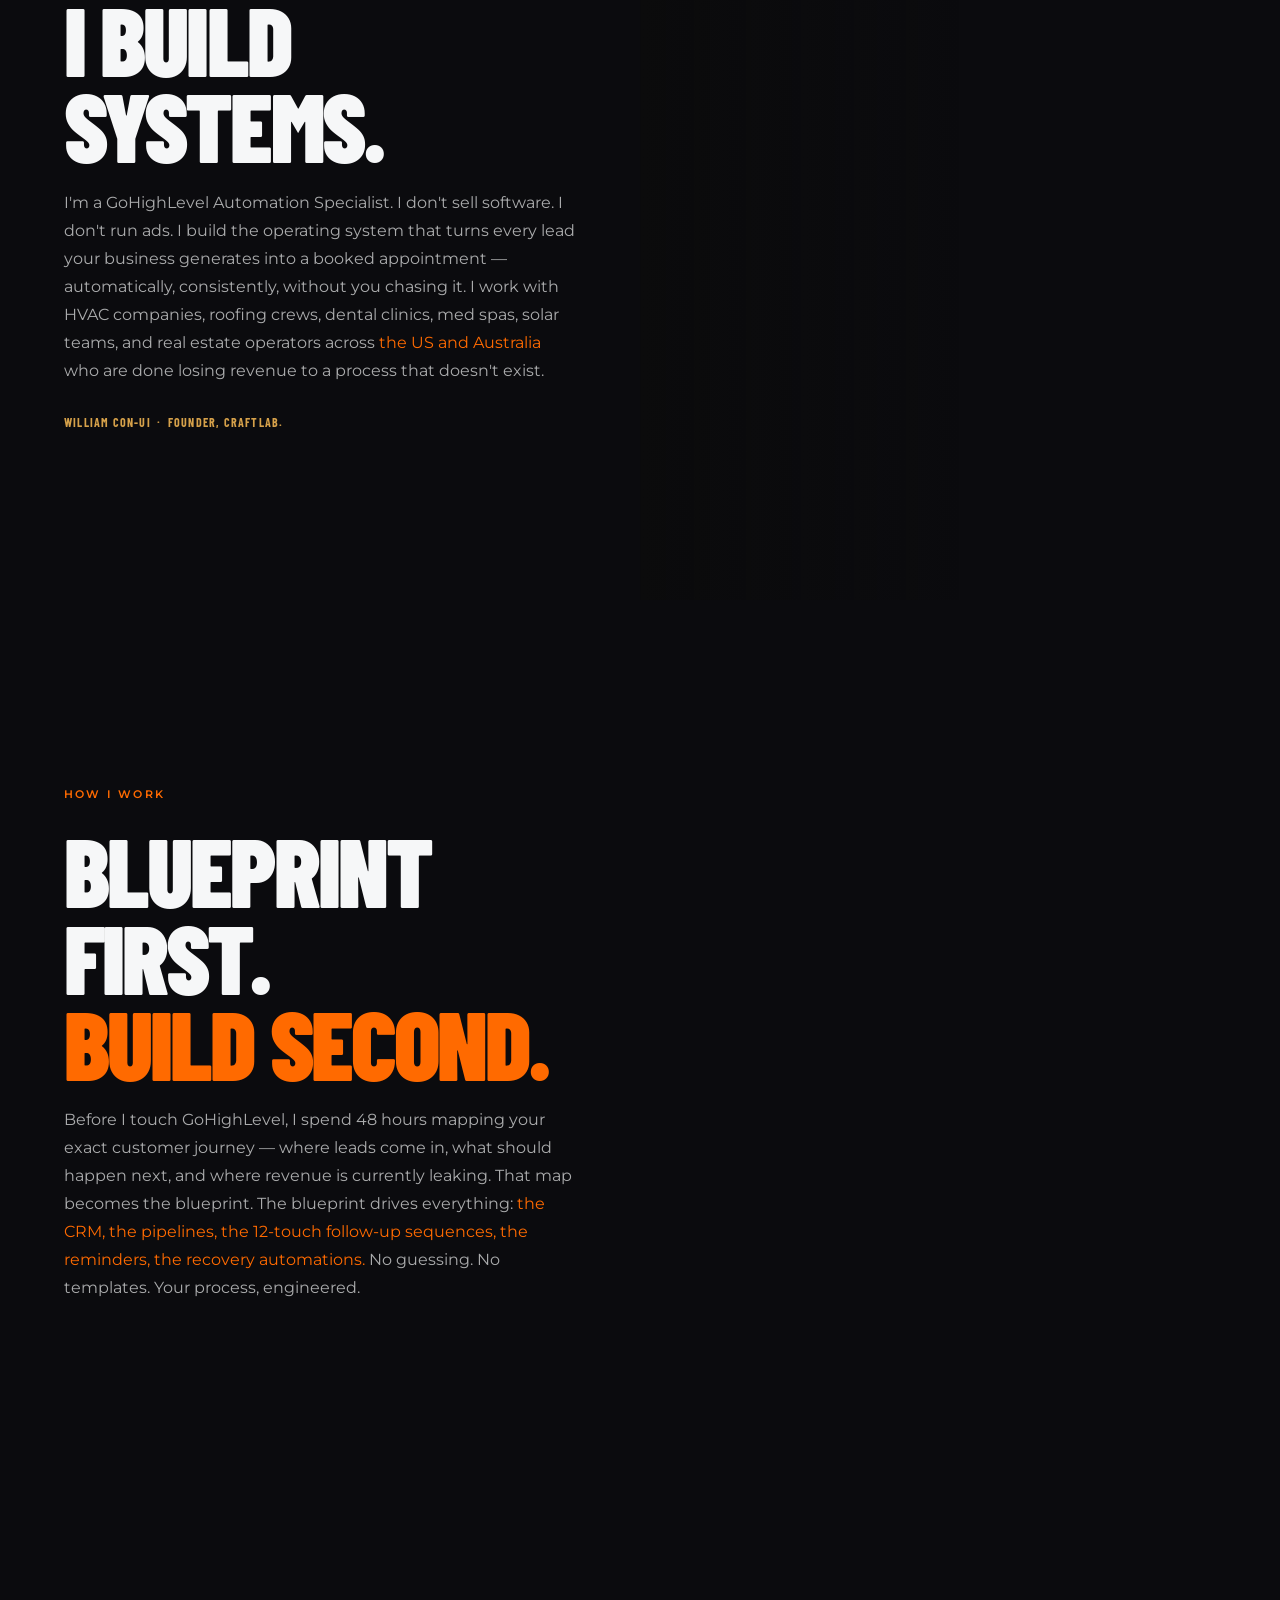
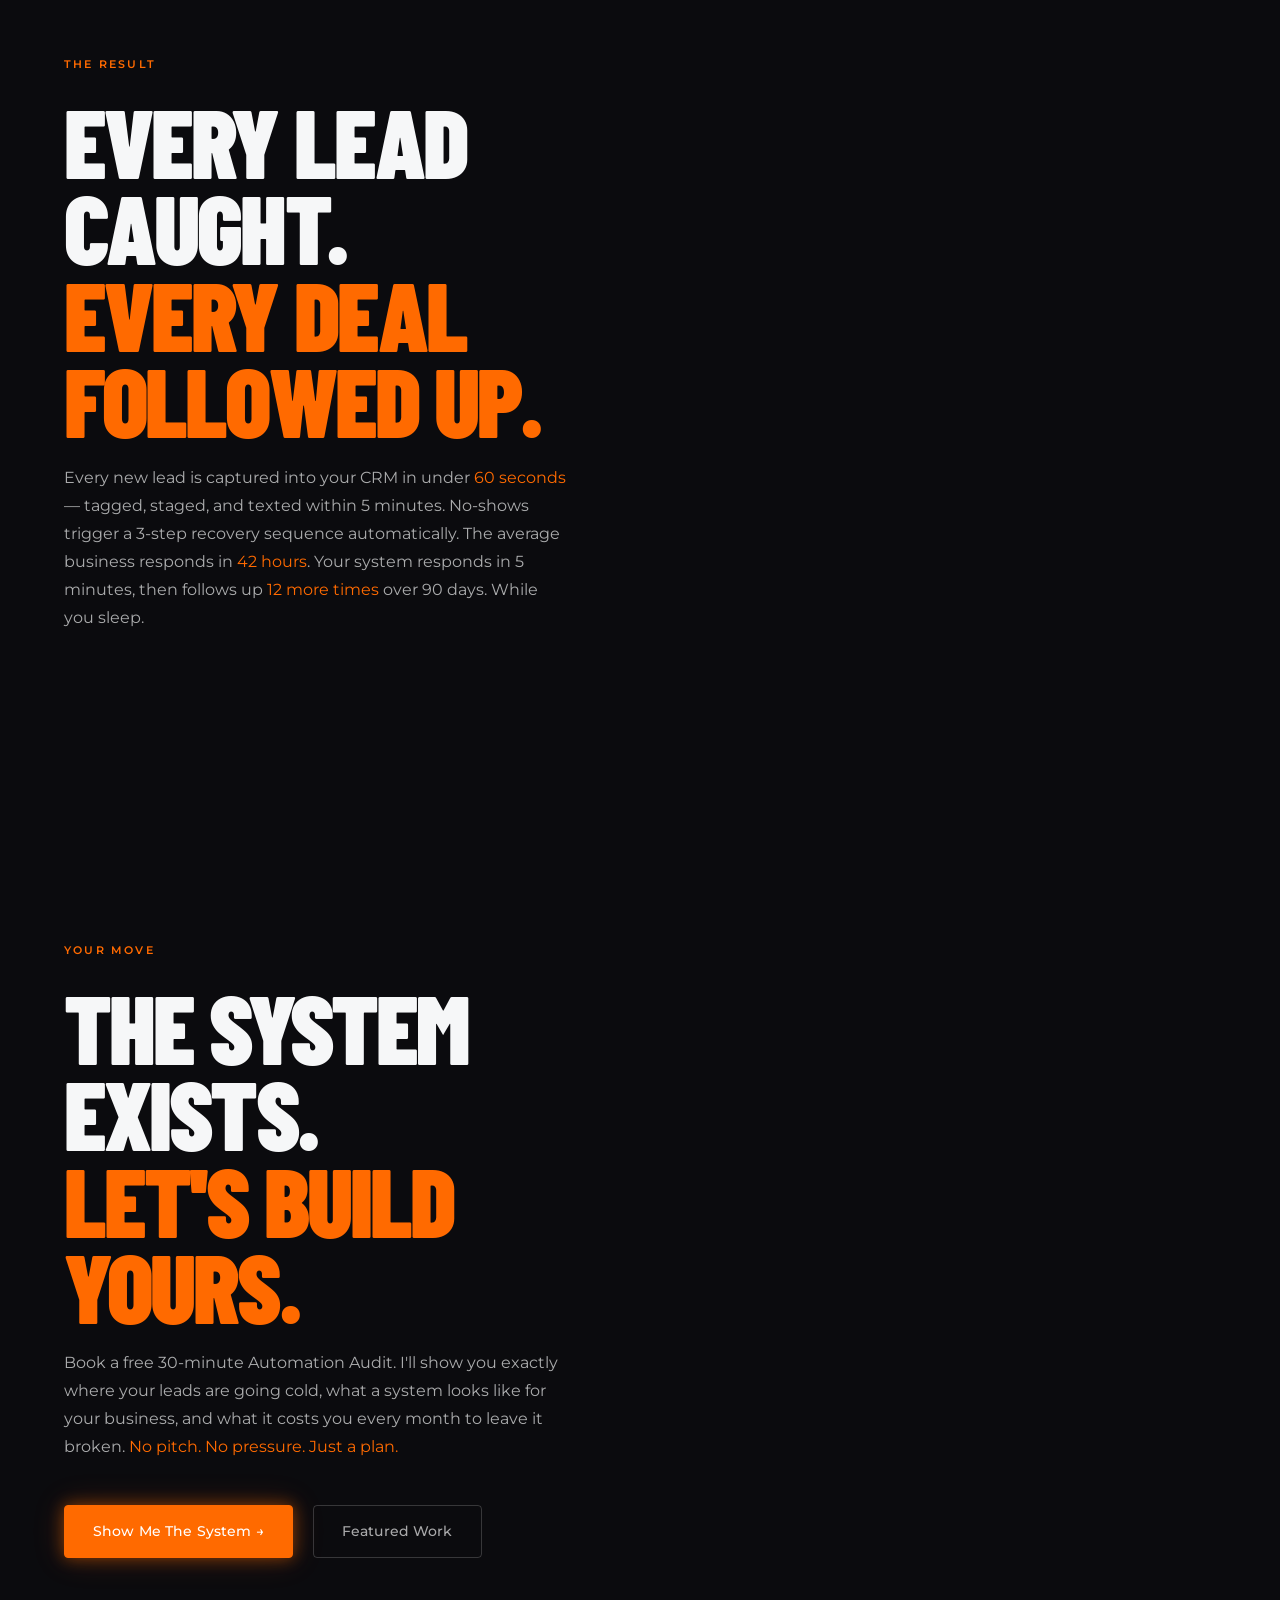
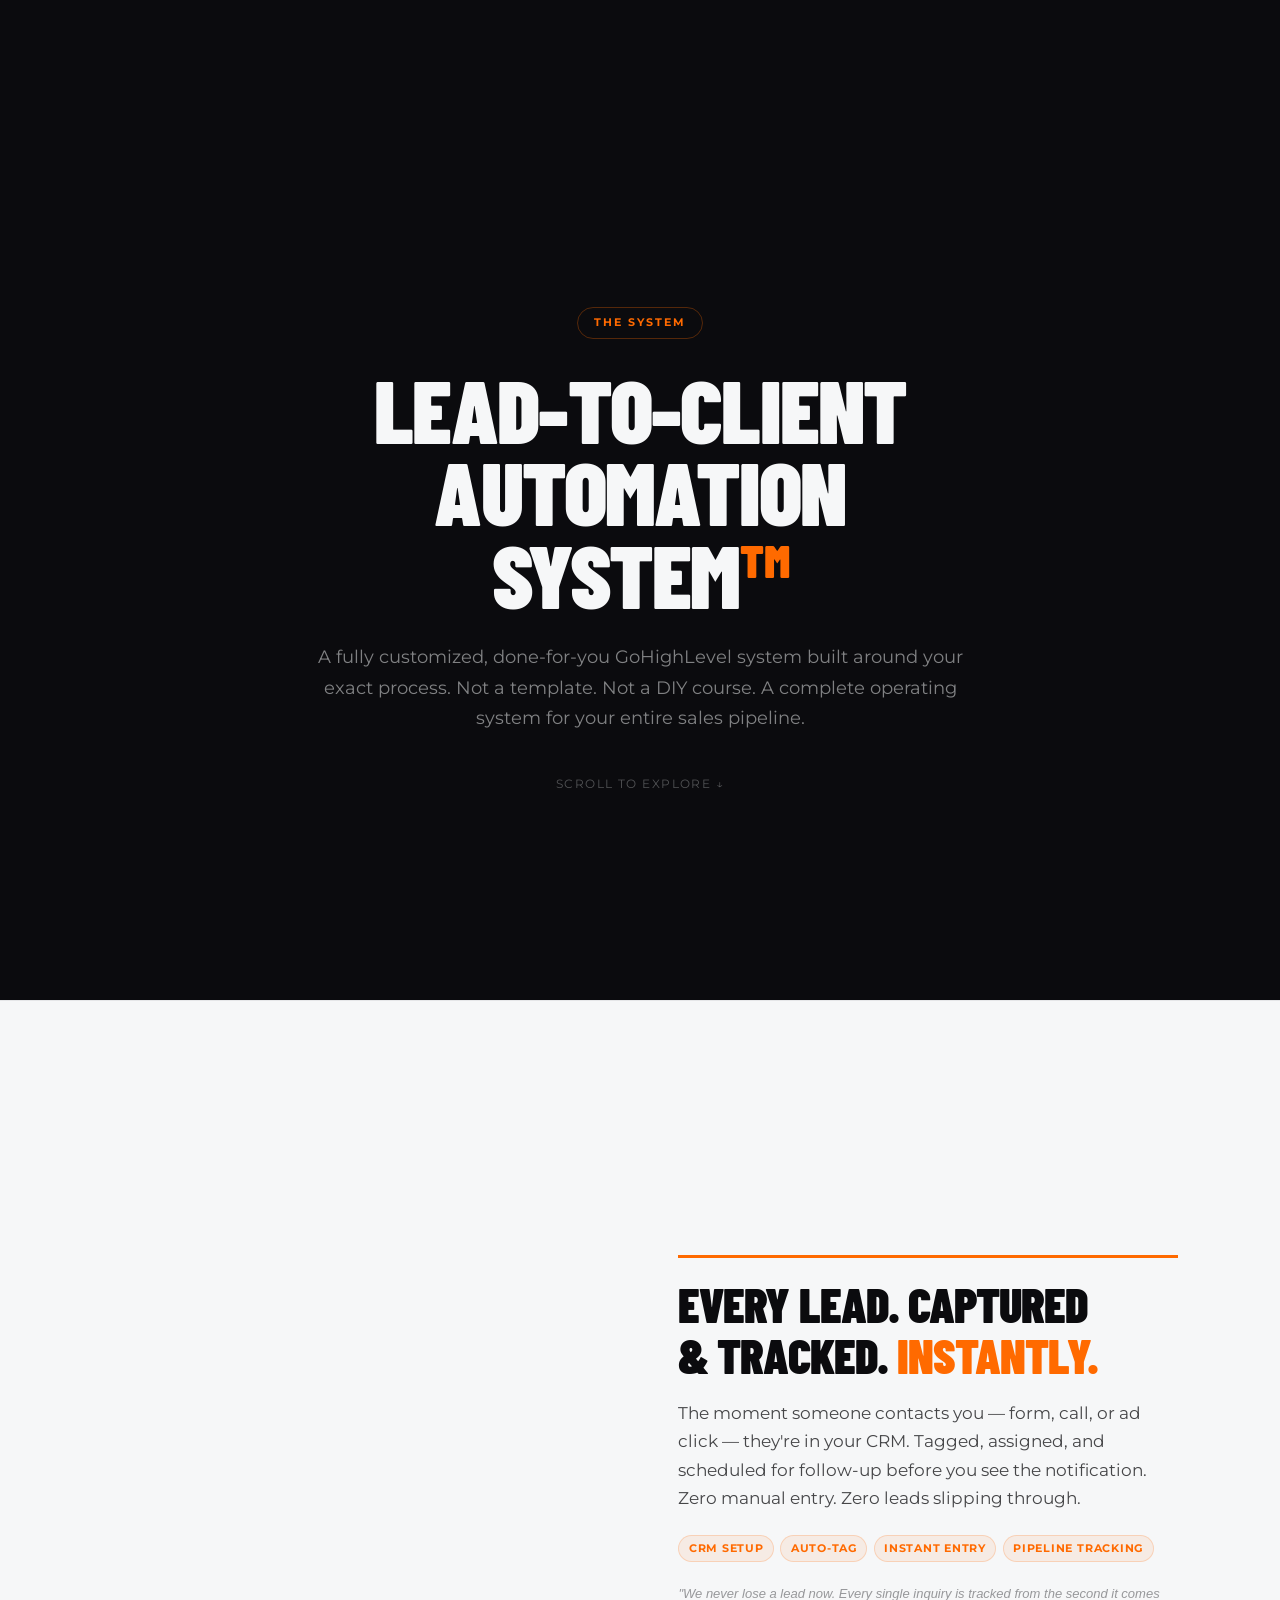
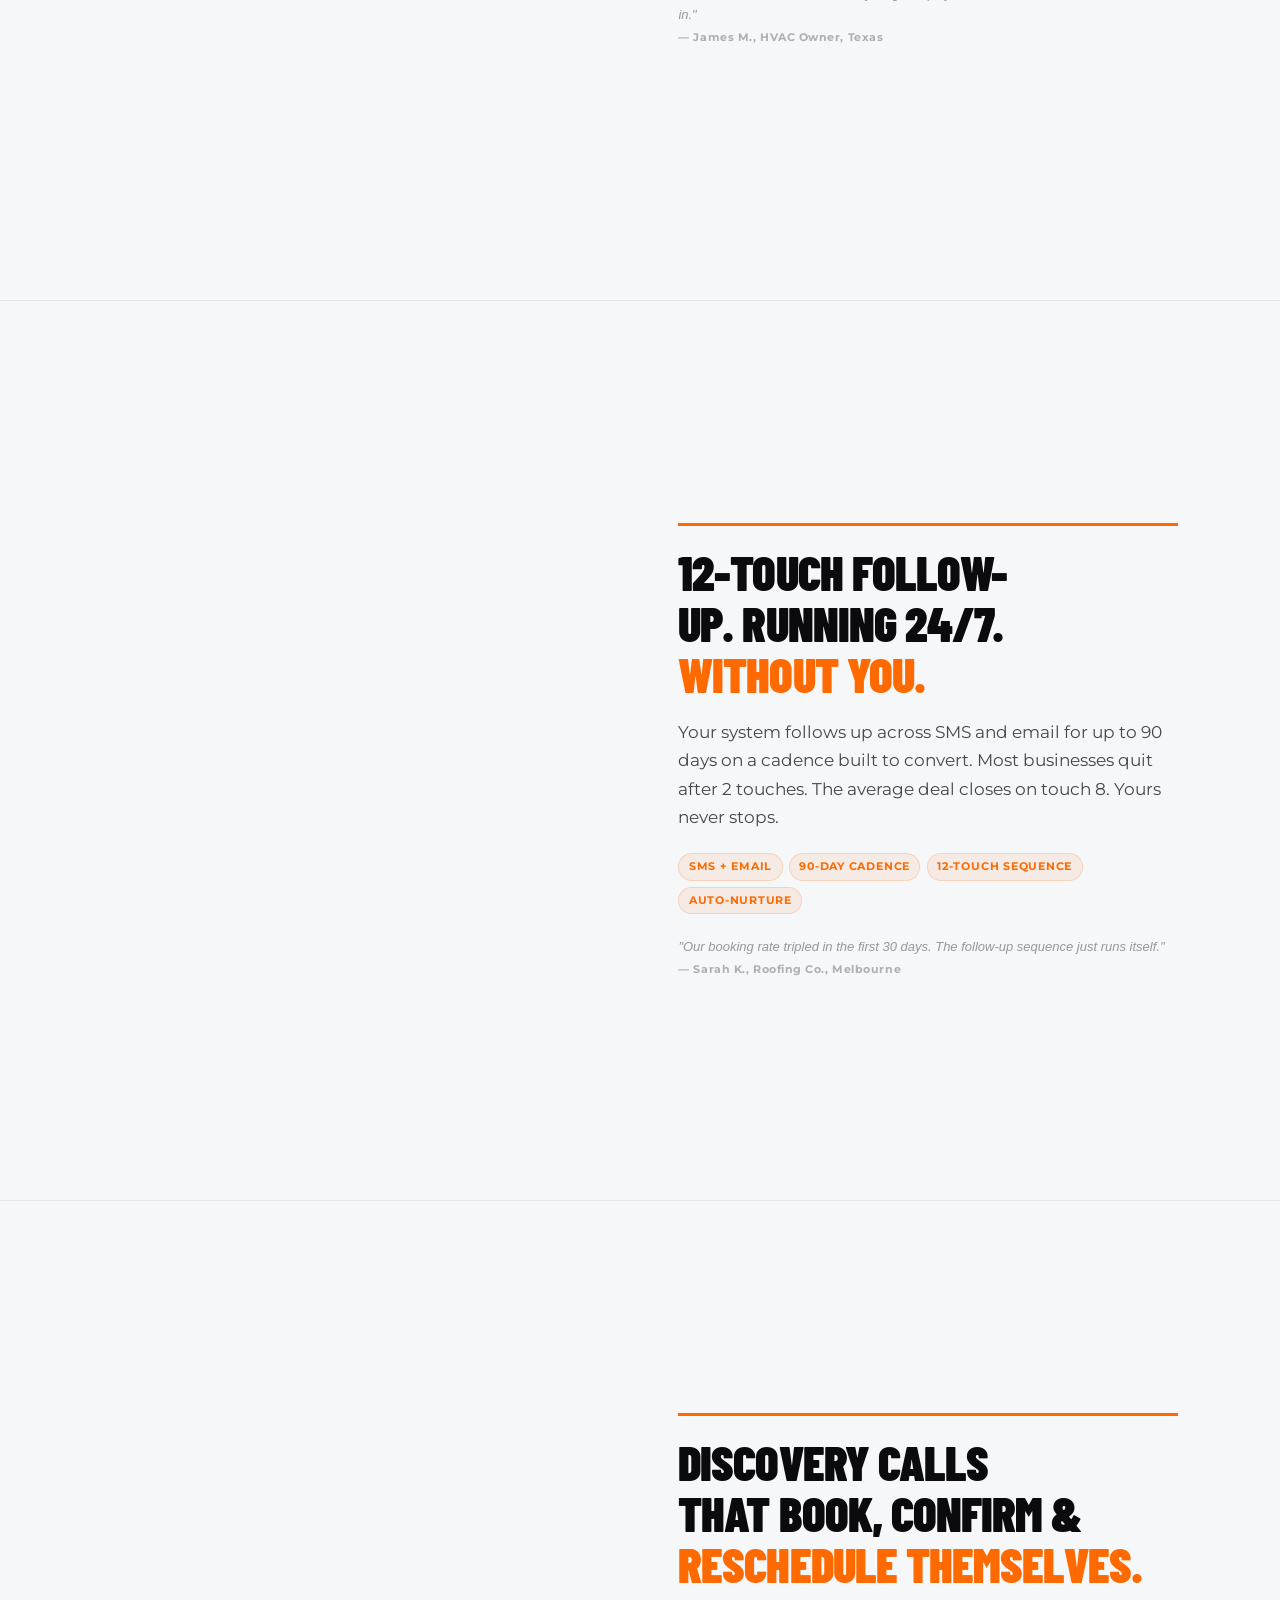
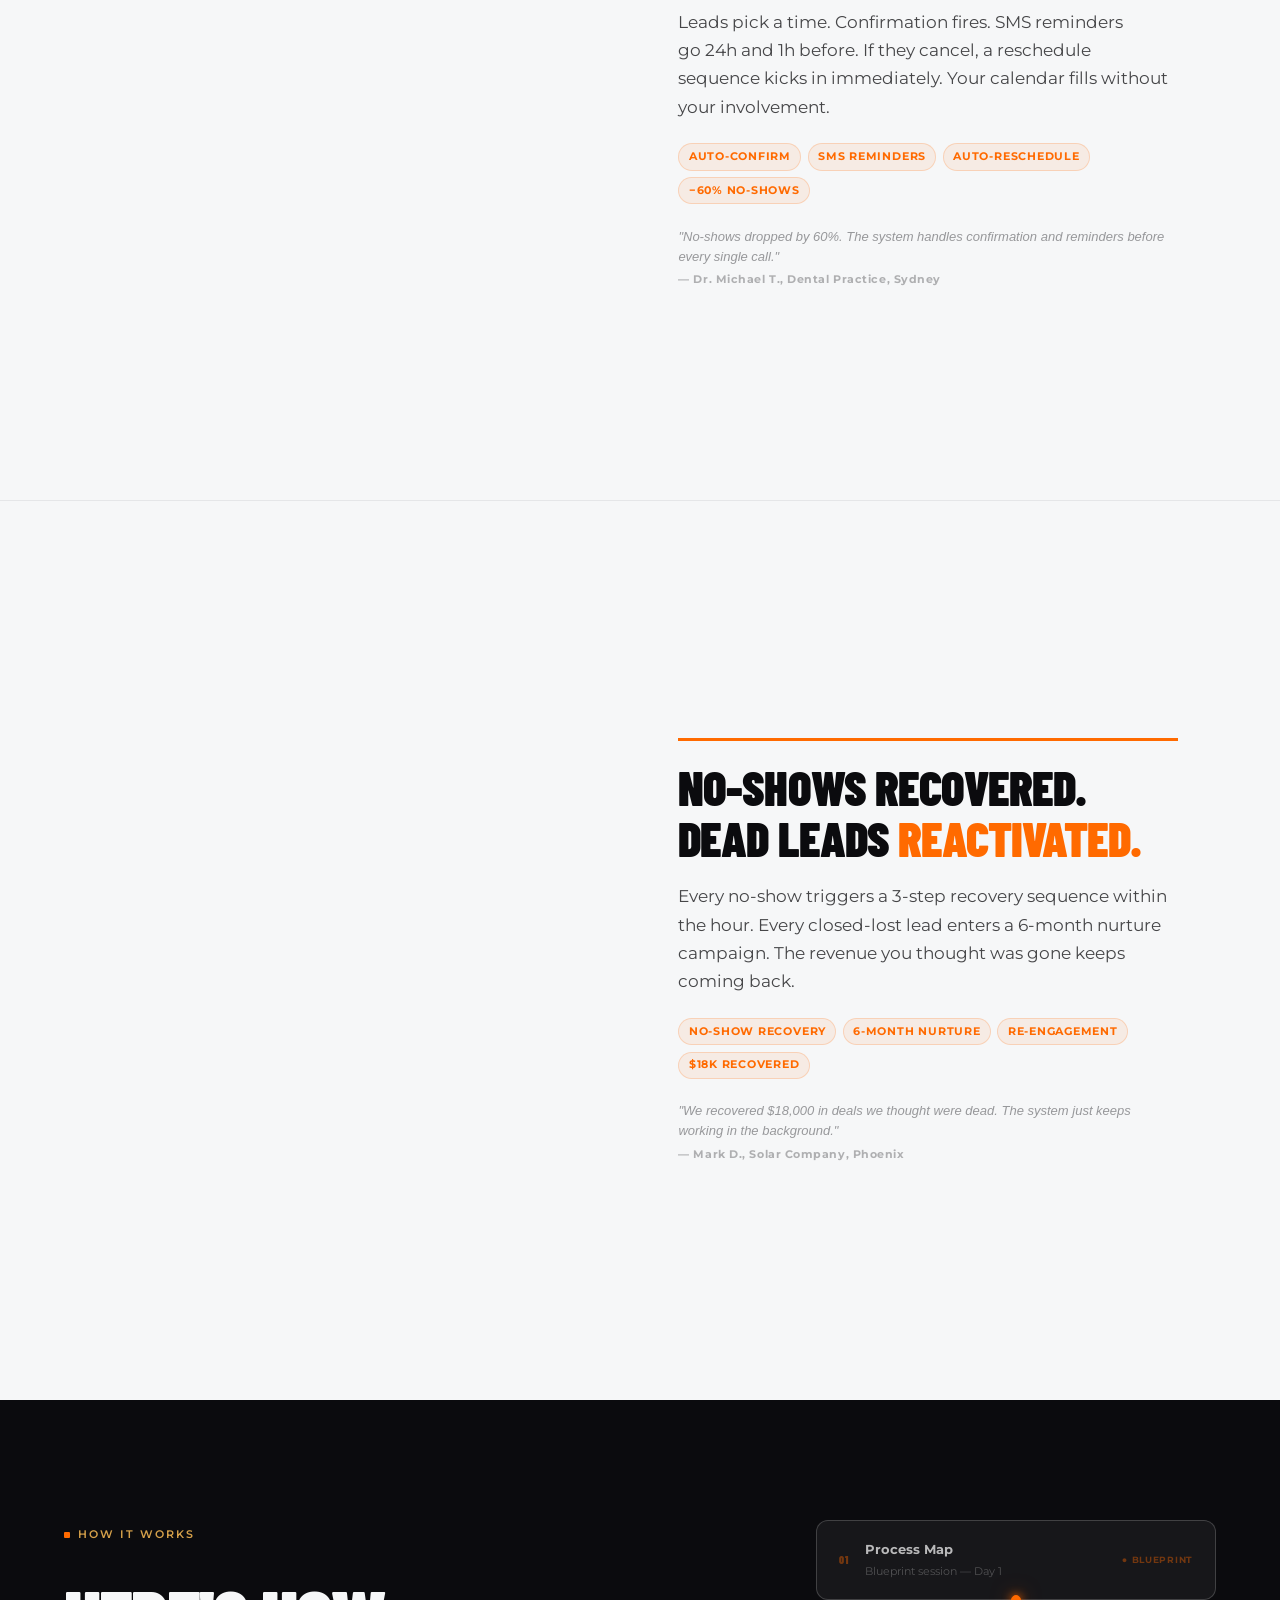
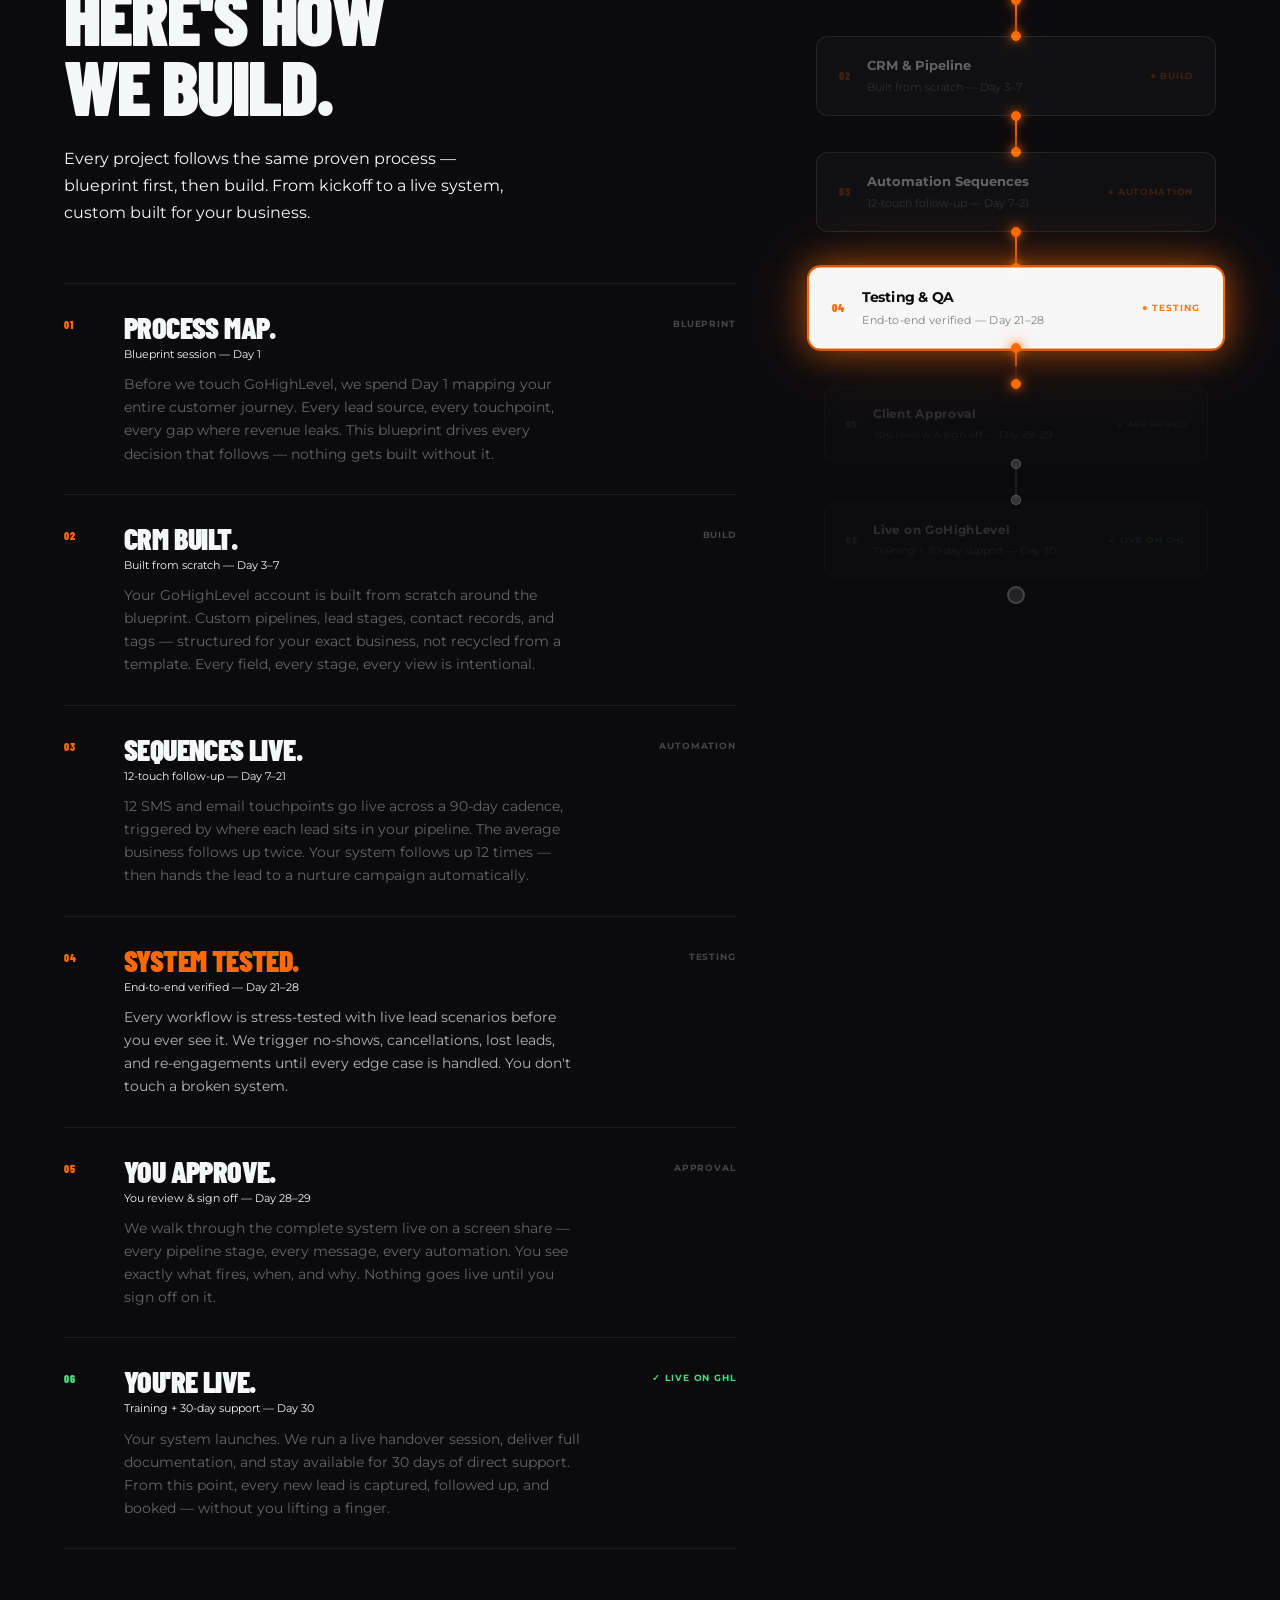
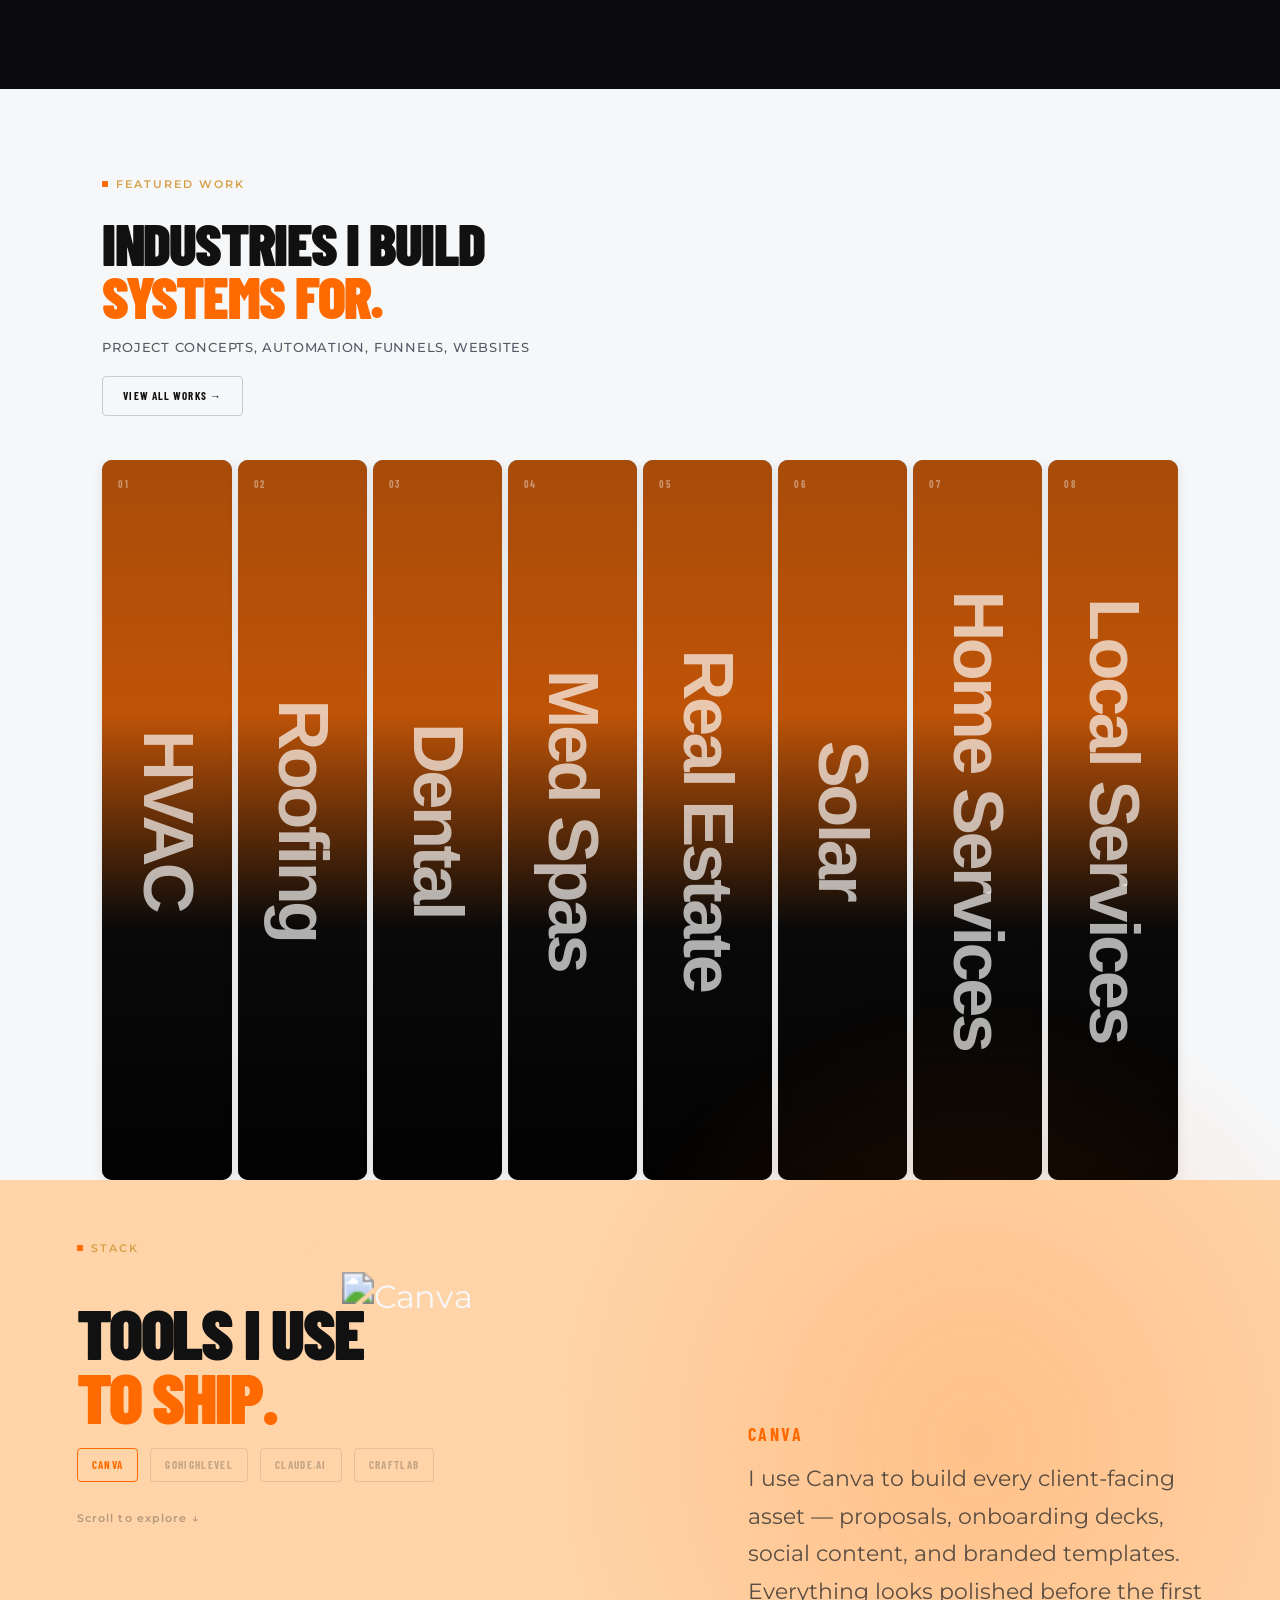
==== commit 1700f627: "Fix mobile animations: cards expand on touch, tools section collapses properly - Portfolio cards: de" ====
--- a/index.html
+++ b/index.html
@@ -11,7 +11,7 @@
   <link rel="preconnect" href="https://fonts.gstatic.com" crossorigin />
   <link rel="preload" href="https://fonts.googleapis.com/css2?family=Montserrat:ital,wght@0,300;0,400;0,500;0,600;0,700;0,800;1,700&family=Barlow+Condensed:wght@700;800;900&display=swap" as="style" />
   <link href="https://fonts.googleapis.com/css2?family=Montserrat:ital,wght@0,300;0,400;0,500;0,600;0,700;0,800;1,700&family=Barlow+Condensed:wght@700;800;900&display=swap" rel="stylesheet" />
-  <link rel="stylesheet" href="style.css?v=180" />
+  <link rel="stylesheet" href="style.css?v=182" />
   <link rel="stylesheet" href="https://unpkg.com/@phosphor-icons/web@2.1.1/src/regular/style.css" media="print" onload="this.media='all'" />
 </head>
 <body>
@@ -591,10 +591,10 @@
       <!-- Col 2: Keychain carousel -->
       <div class="tools-block__center">
         <div class="kc-wheel" id="kc-wheel">
-          <img class="keychain-item" src="images/keychains/canva keychain.png" alt="Canva" />
-          <img class="keychain-item" src="images/keychains/highlevel keychain (1).png" alt="GoHighLevel" />
-          <img class="keychain-item" src="images/keychains/Claide keychain.png" alt="Claude.ai" />
-          <img class="keychain-item" src="images/Keychains/Craftlab Keychain.png" alt="CraftLab" />
+          <img class="keychain-item" src="images/Keychains/canva-keychain.png" alt="Canva" />
+          <img class="keychain-item" src="images/Keychains/highlevel-keychain.png" alt="GoHighLevel" />
+          <img class="keychain-item" src="images/Keychains/claude-keychain.png" alt="Claude.ai" />
+          <img class="keychain-item" src="images/Keychains/craftlab-keychain.png" alt="CraftLab" />
         </div>
       </div>
 
--- a/style.css
+++ b/style.css
@@ -3985,16 +3985,20 @@
   .site-modal__title { font-size: 11px; }
 }
 
-/* ── Tools block: reset negative offsets that bleed past viewport on mobile ── */
+/* ── Tools block: collapse to static on mobile — orbit disabled via JS ── */
 @media (max-width: 700px) {
-  .tools-block__center {
-    margin-left: 0;
-    margin-top: 0;
-    justify-content: center;
-    overflow: hidden;
+  .tools-block__center { display: none; }
+  .tools-block { height: auto !important; }
+  .tools-block__inner {
+    position: relative !important;
+    top: auto !important;
+    grid-template-columns: 1fr;
+    gap: 32px;
+    min-height: auto !important;
+    padding: 64px 6%;
   }
-  .kc-wheel { width: 240px; height: 240px; }
-  .keychain-item { width: 110px; height: 110px; margin: -55px 0 0 -55px; }
+  .tools-block__left { padding-right: 0; }
+  .tools-block__right { display: none; }
 }
 
 /* ── Hard clip: clip horizontal overflow without breaking ScrollTrigger ── */
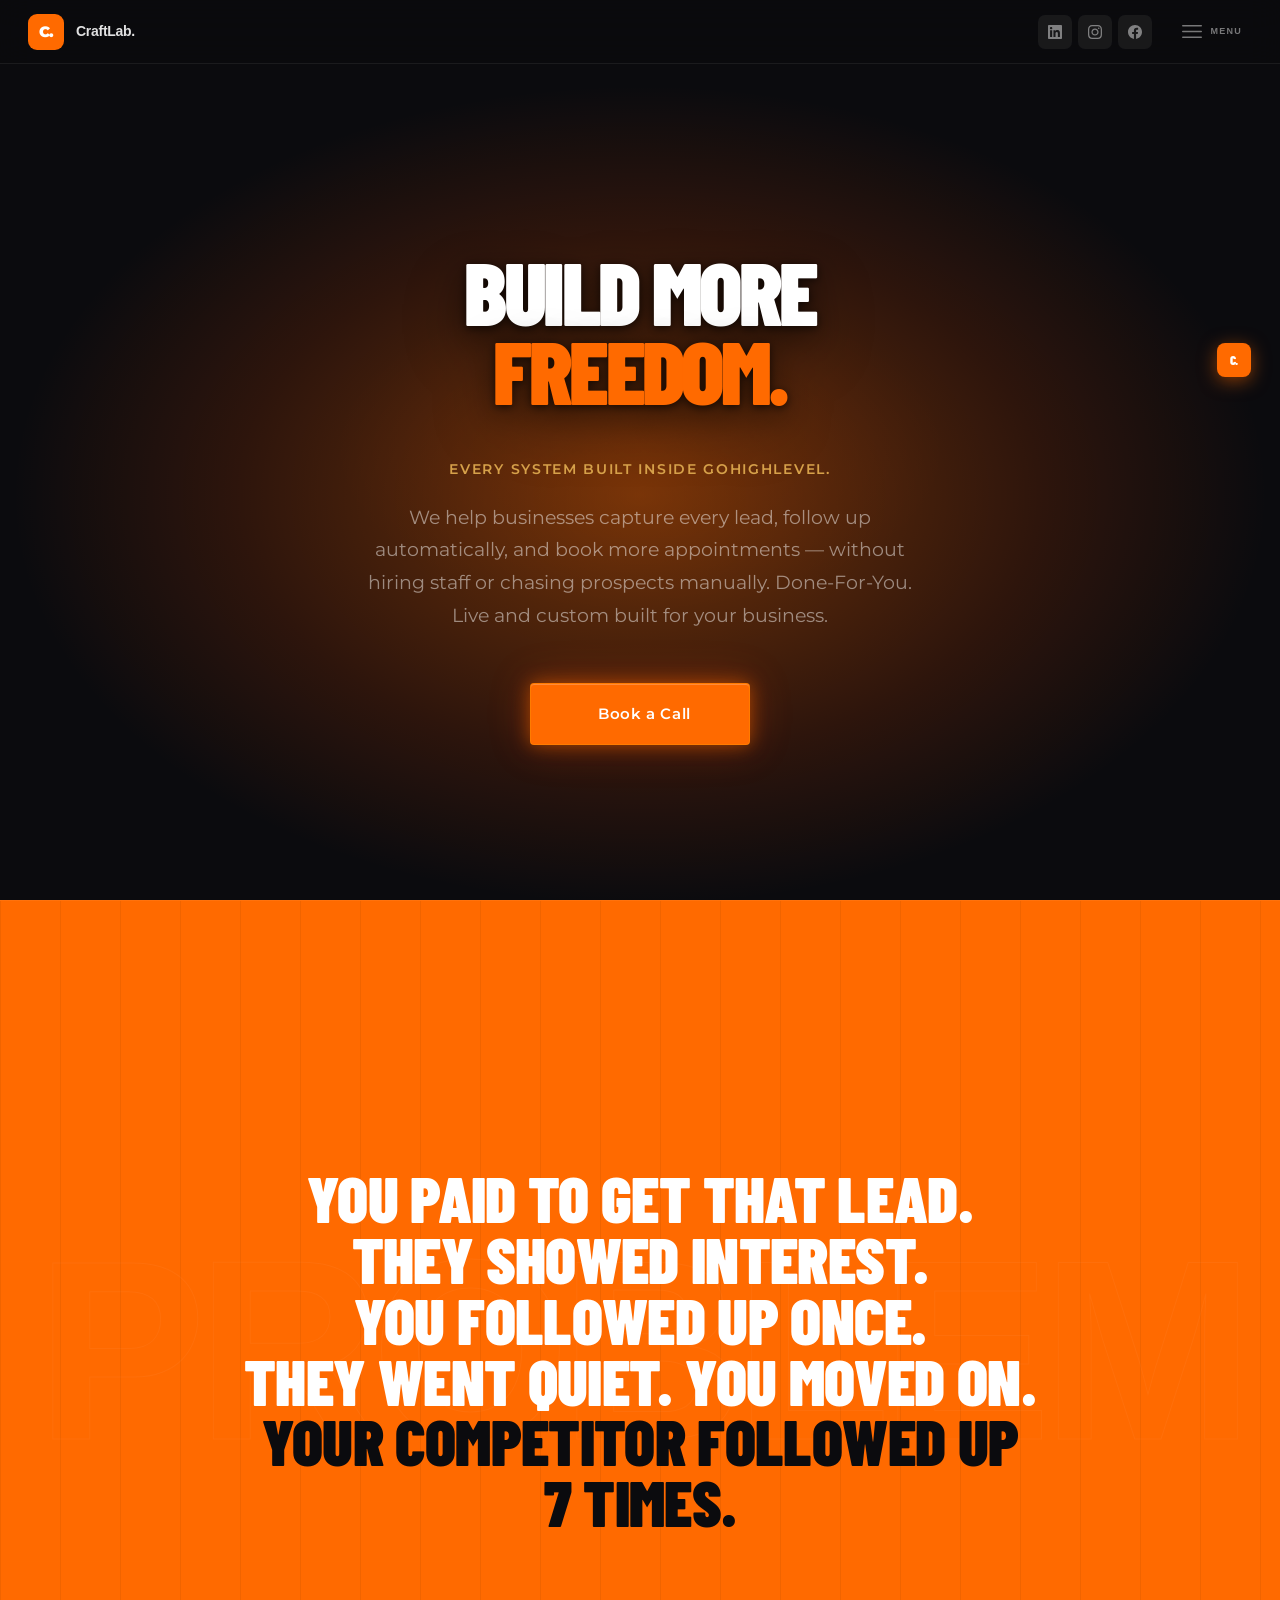
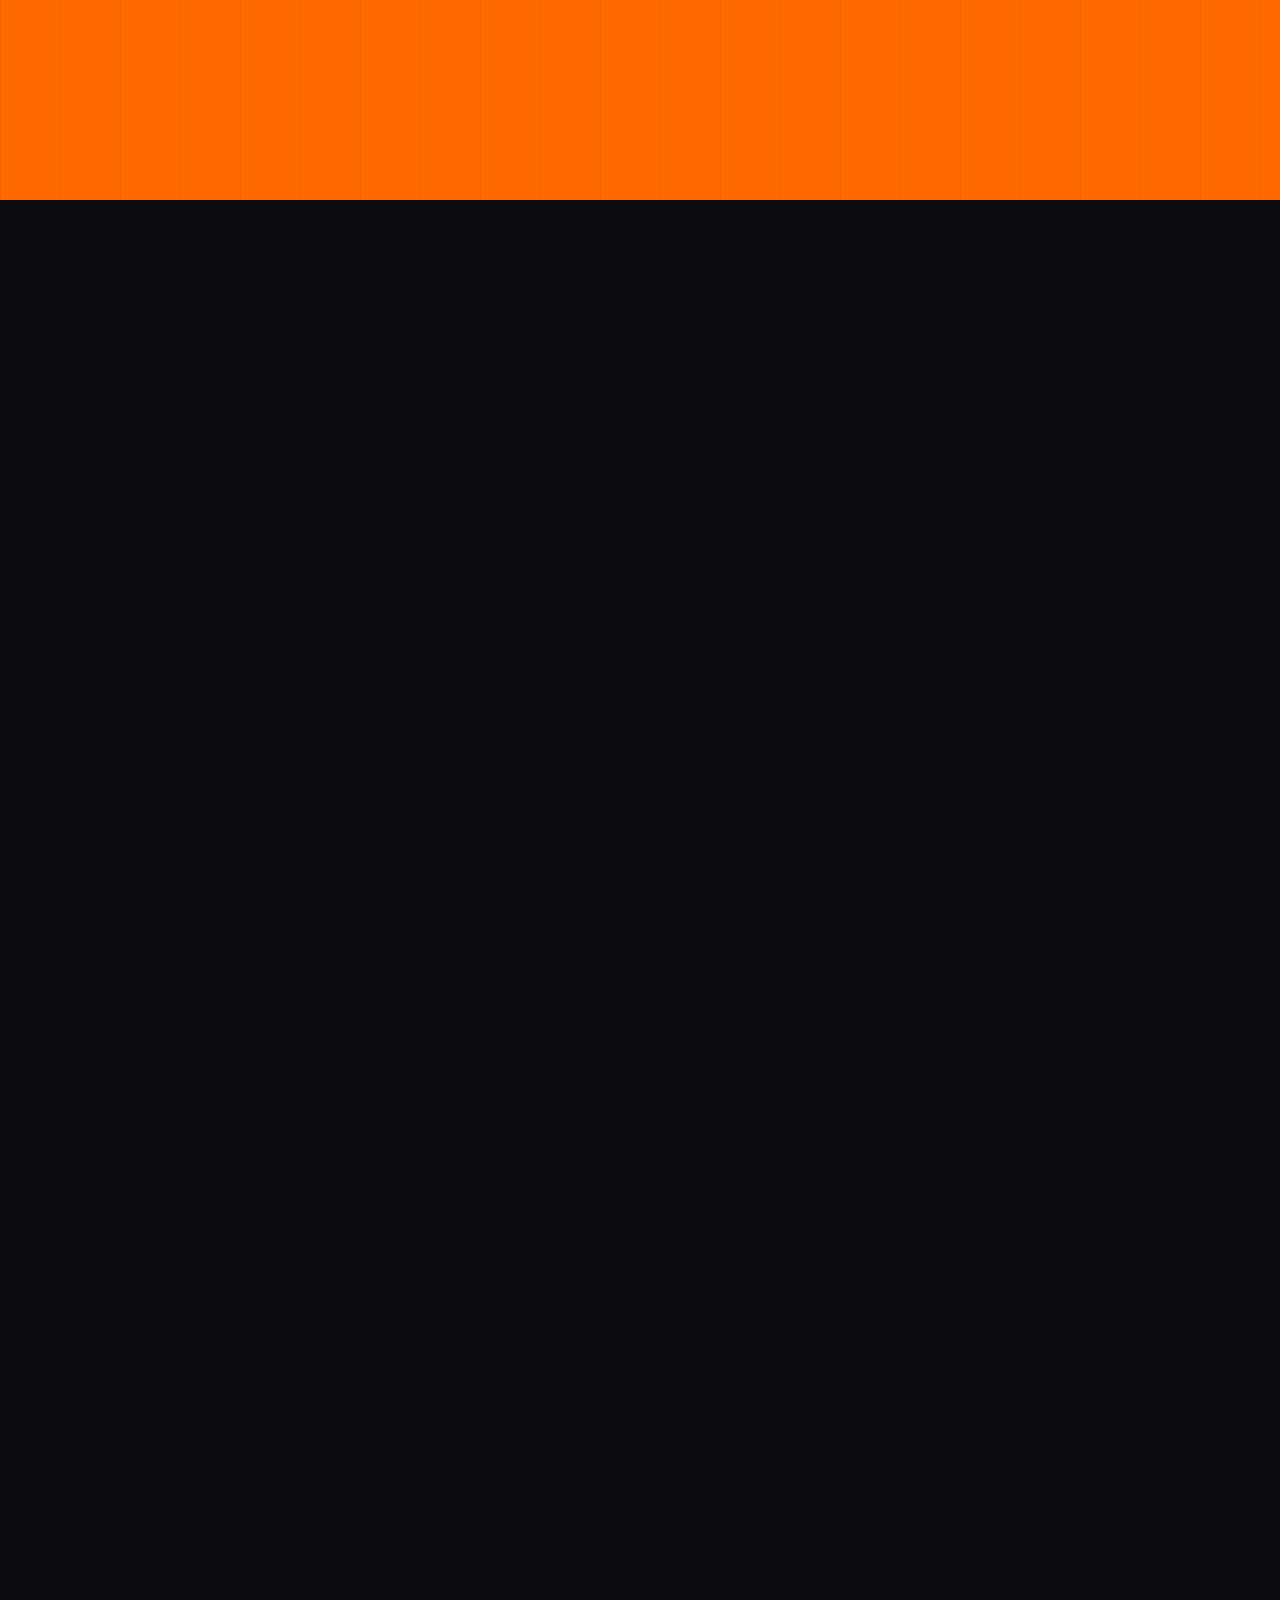
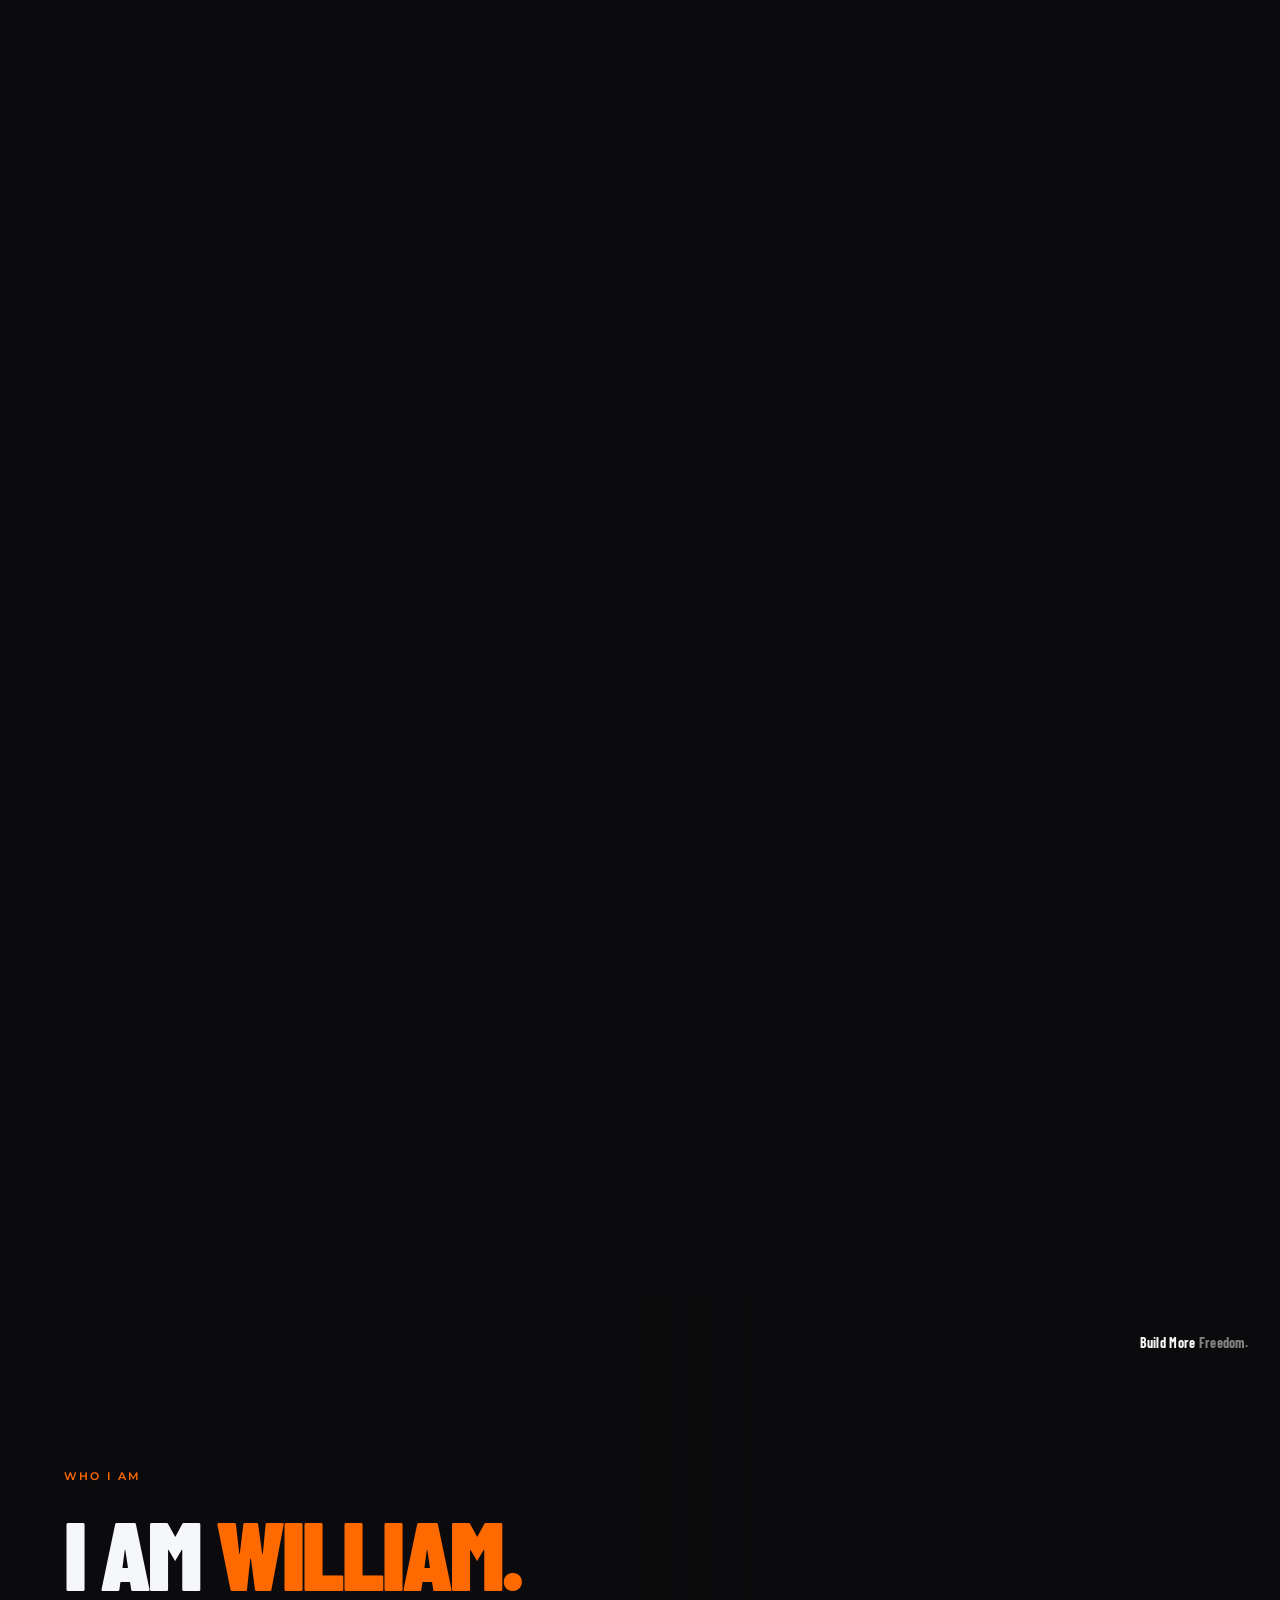
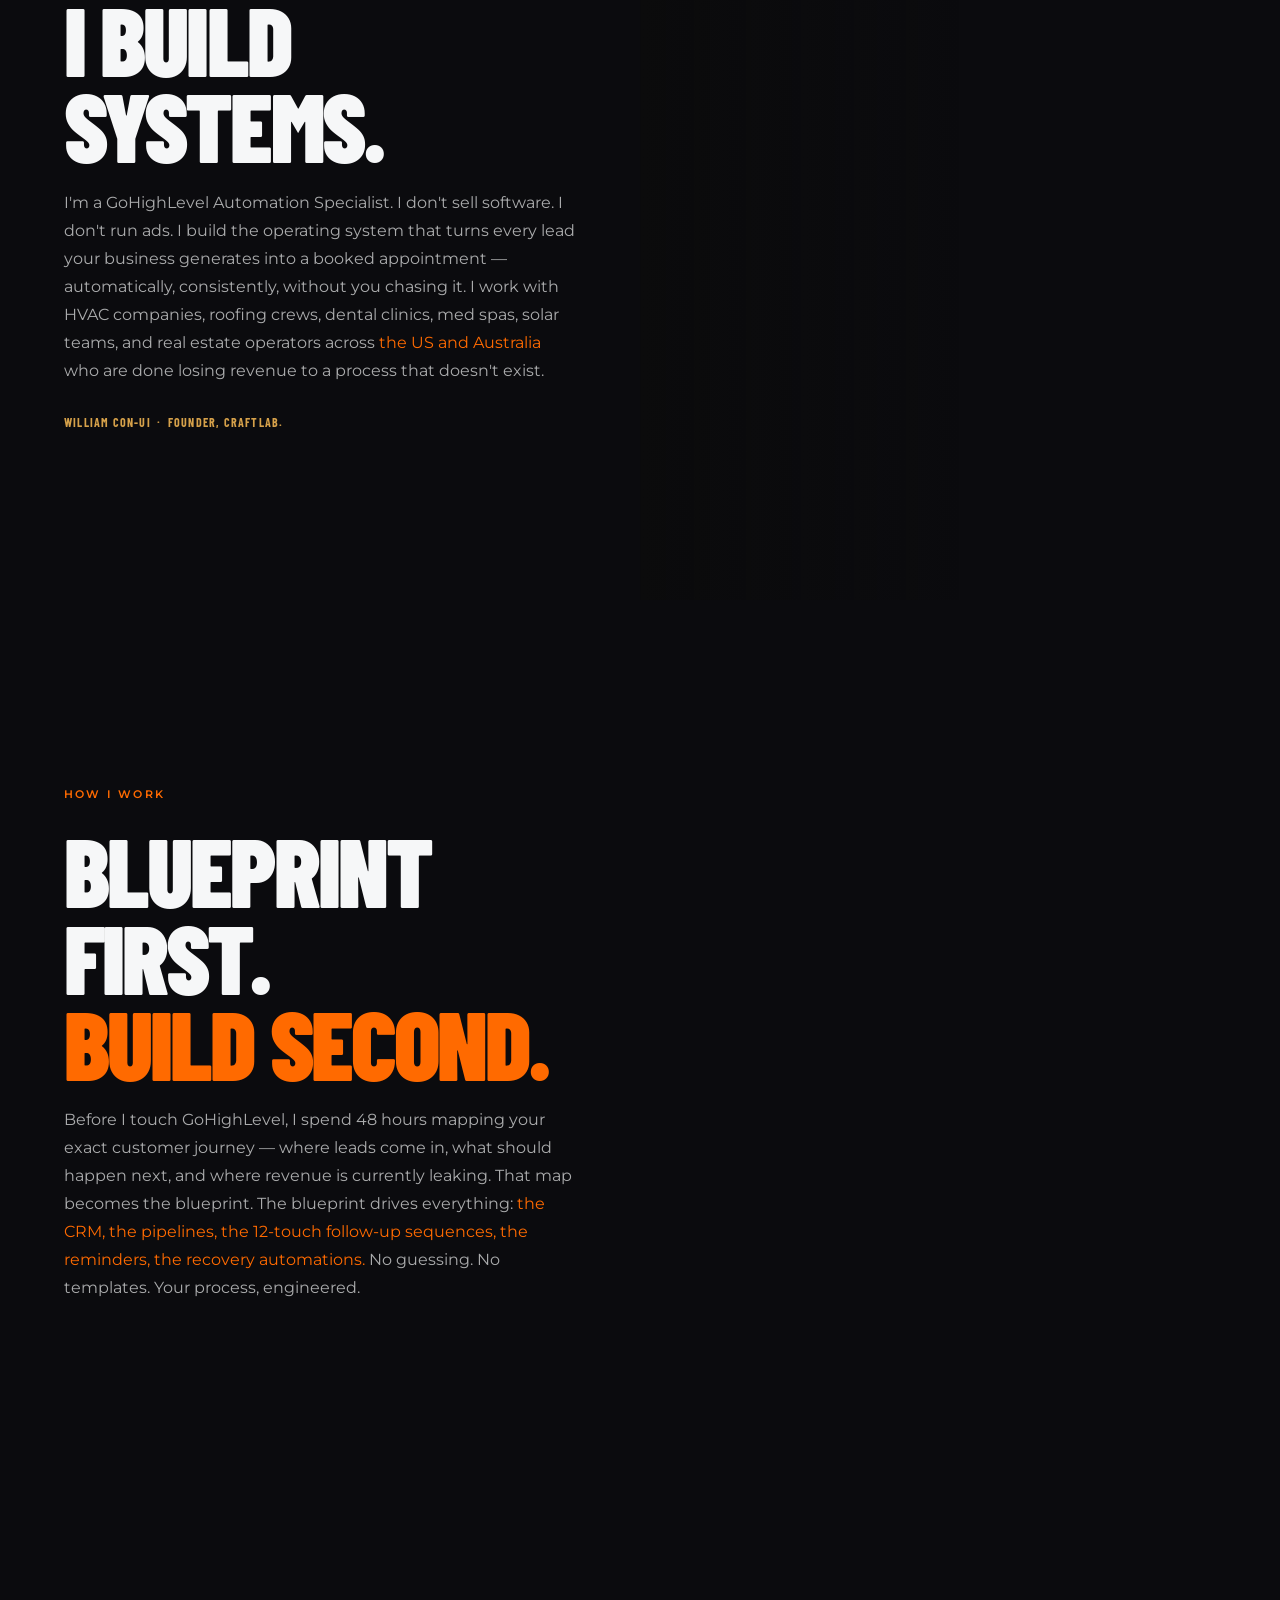
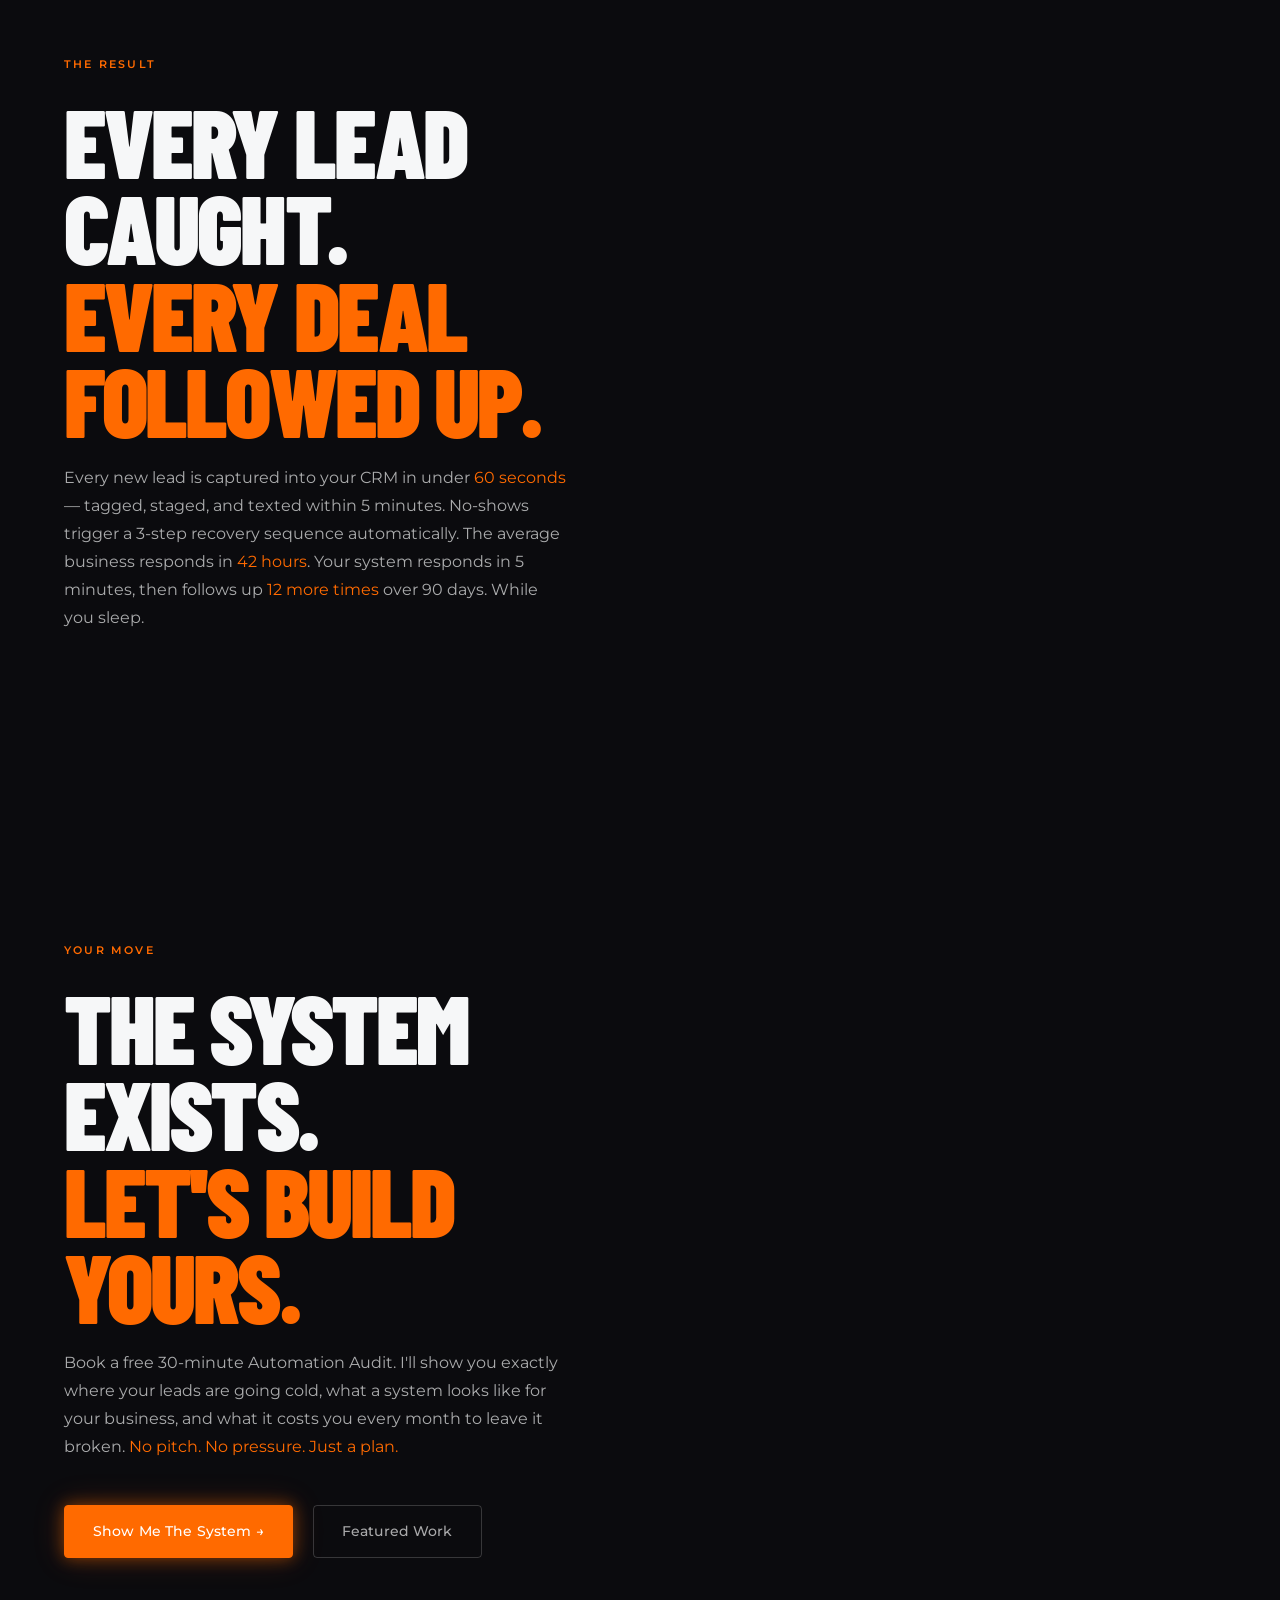
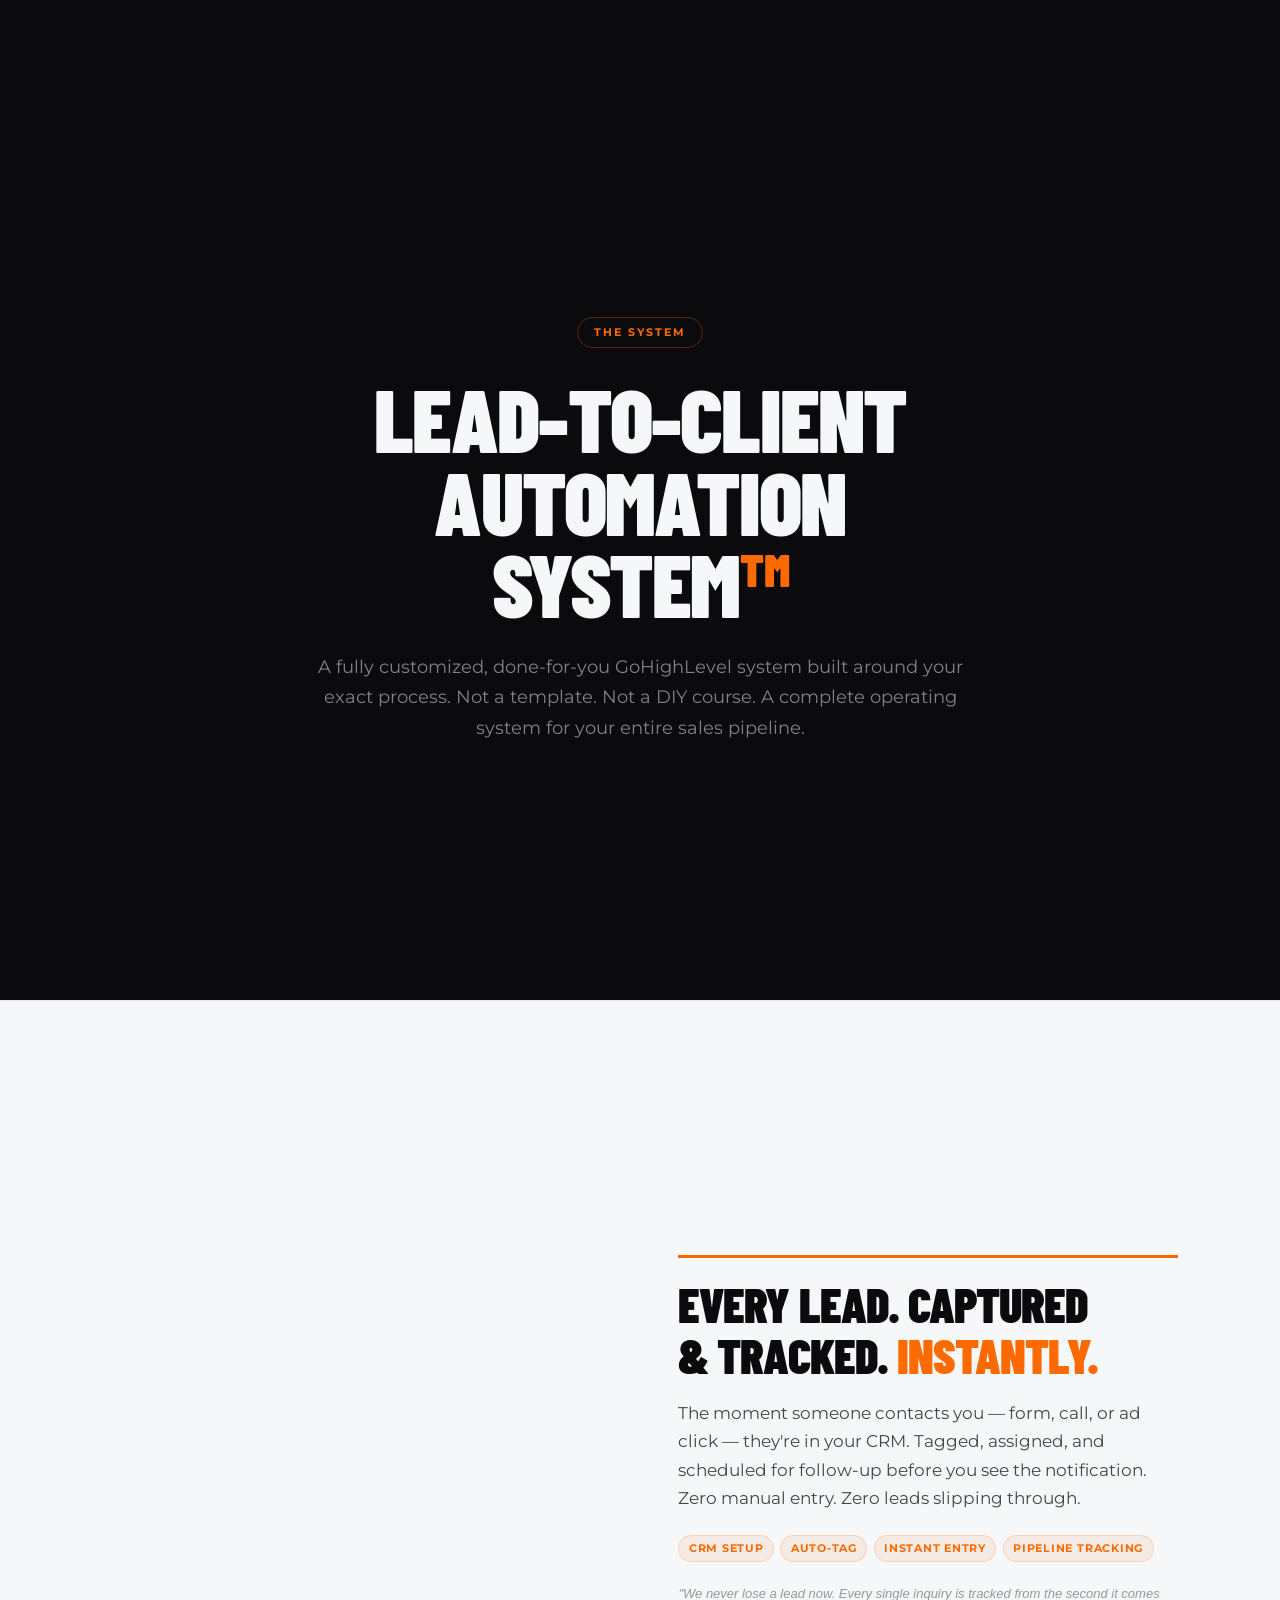
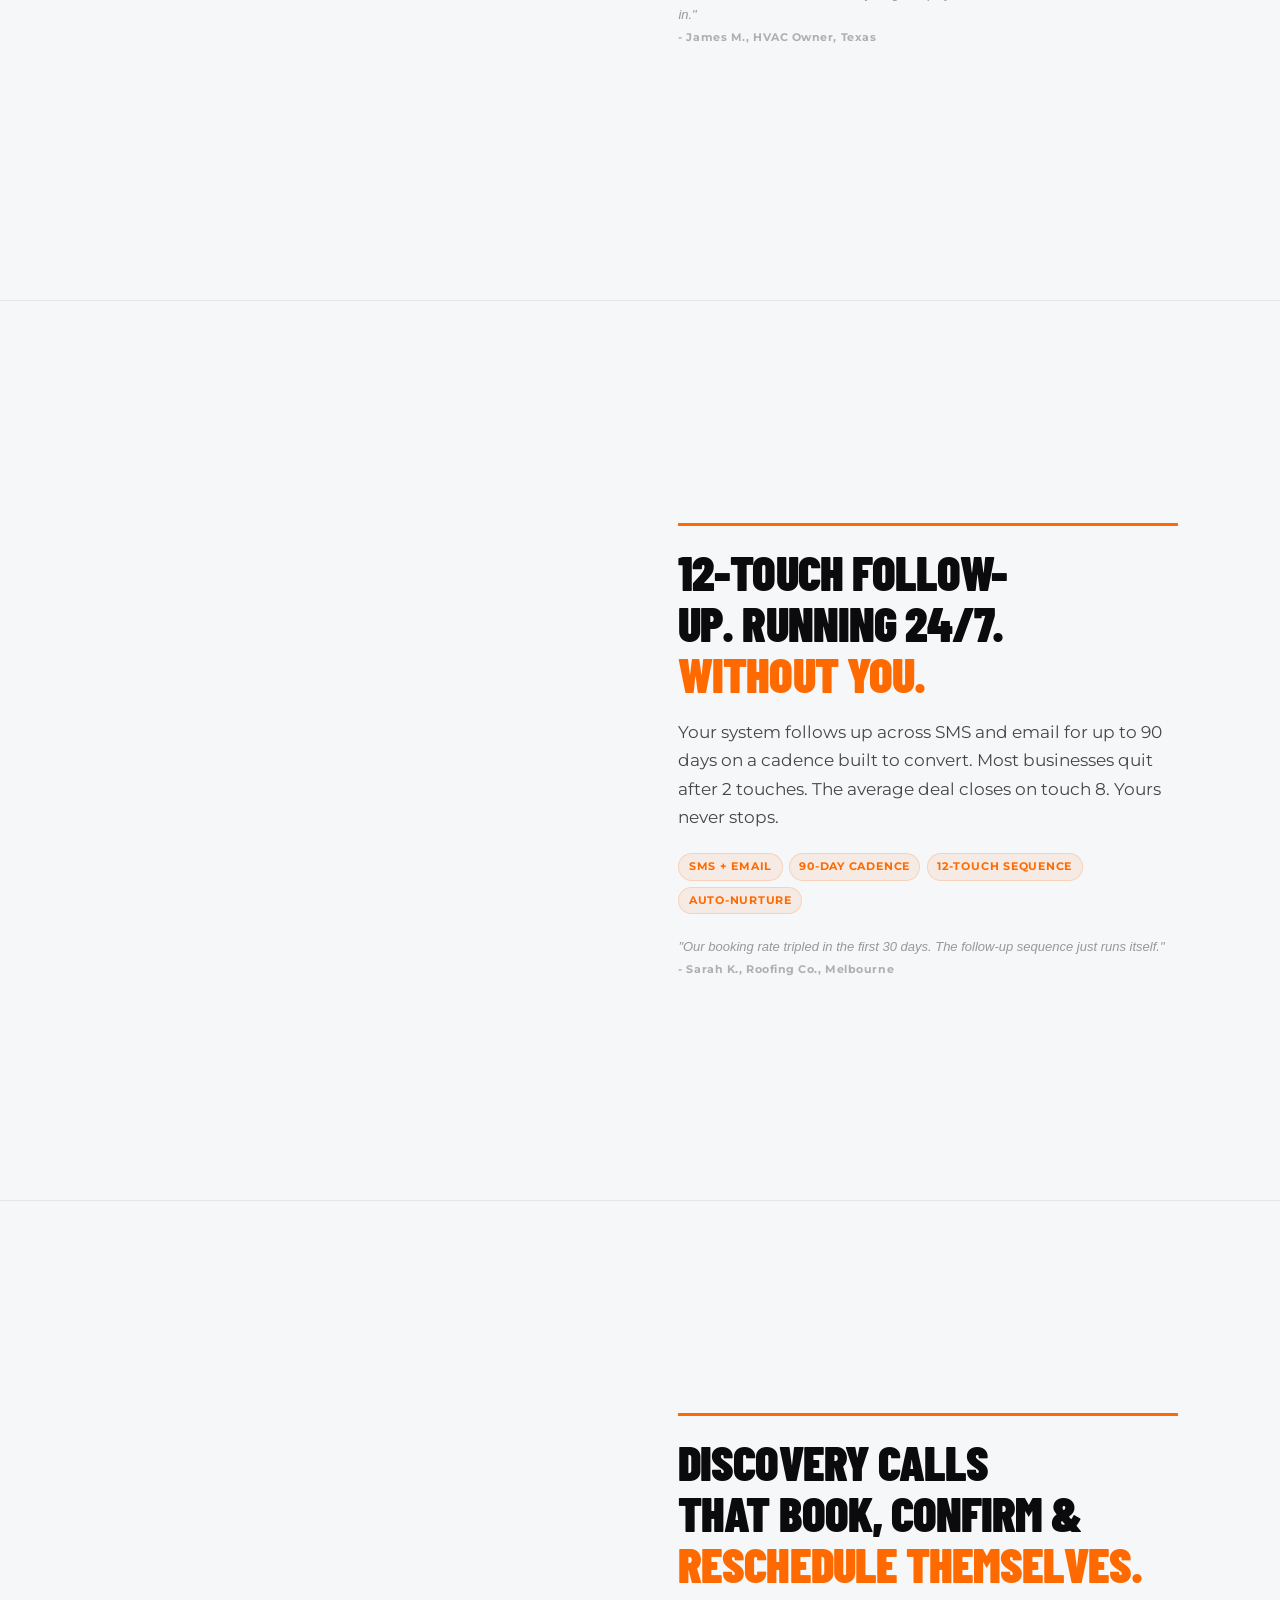
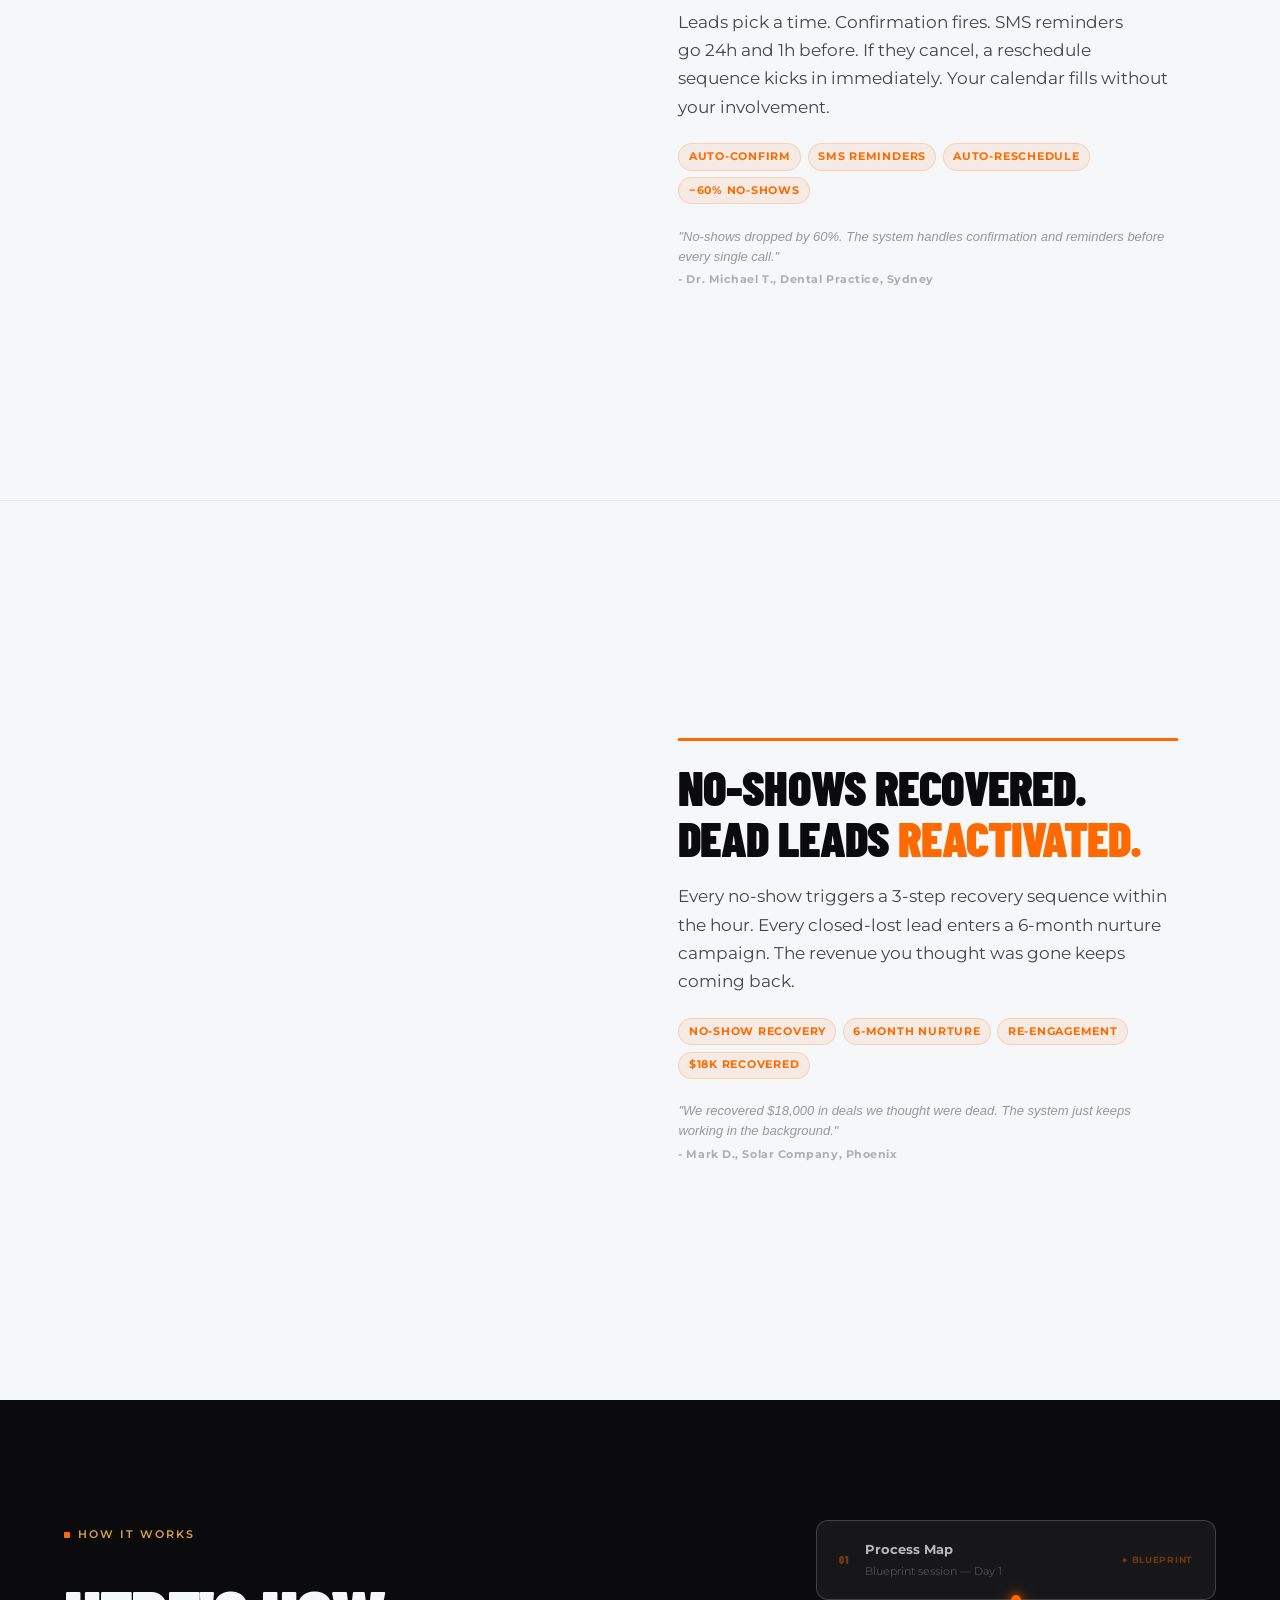
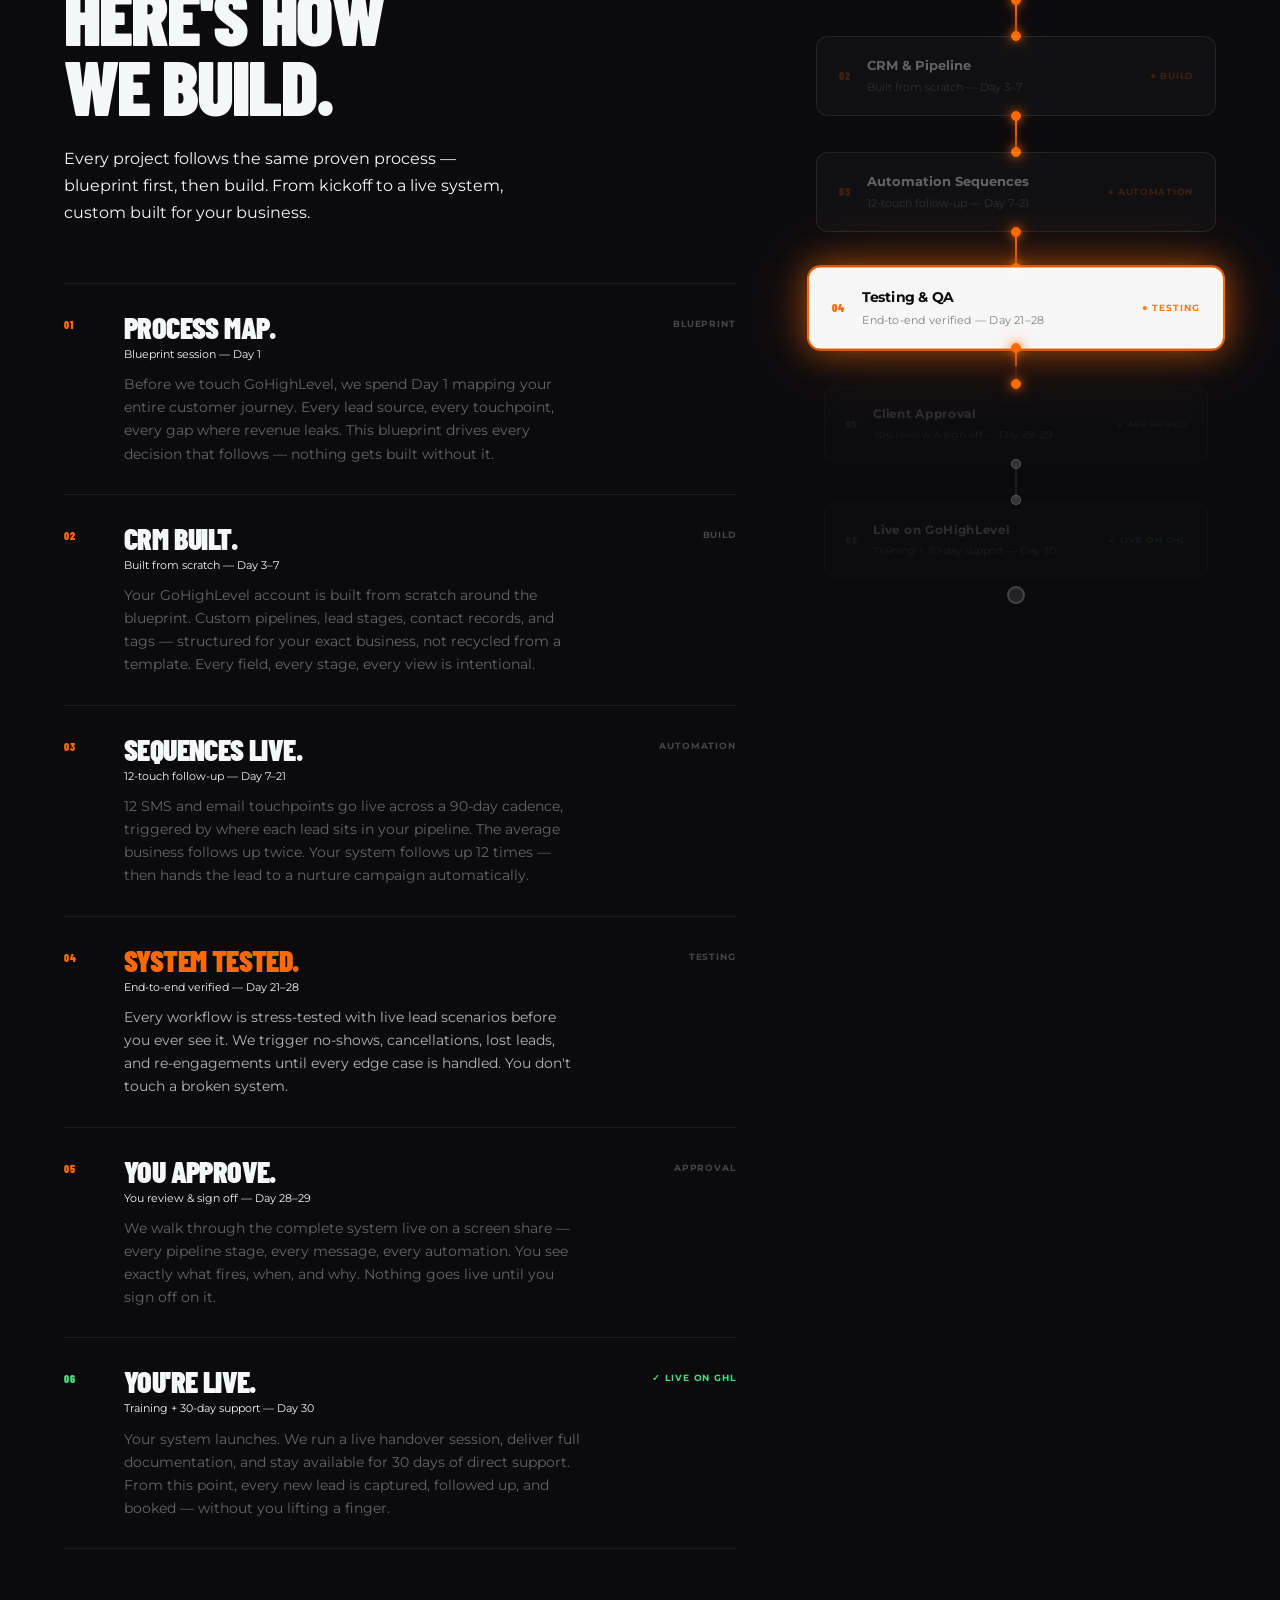
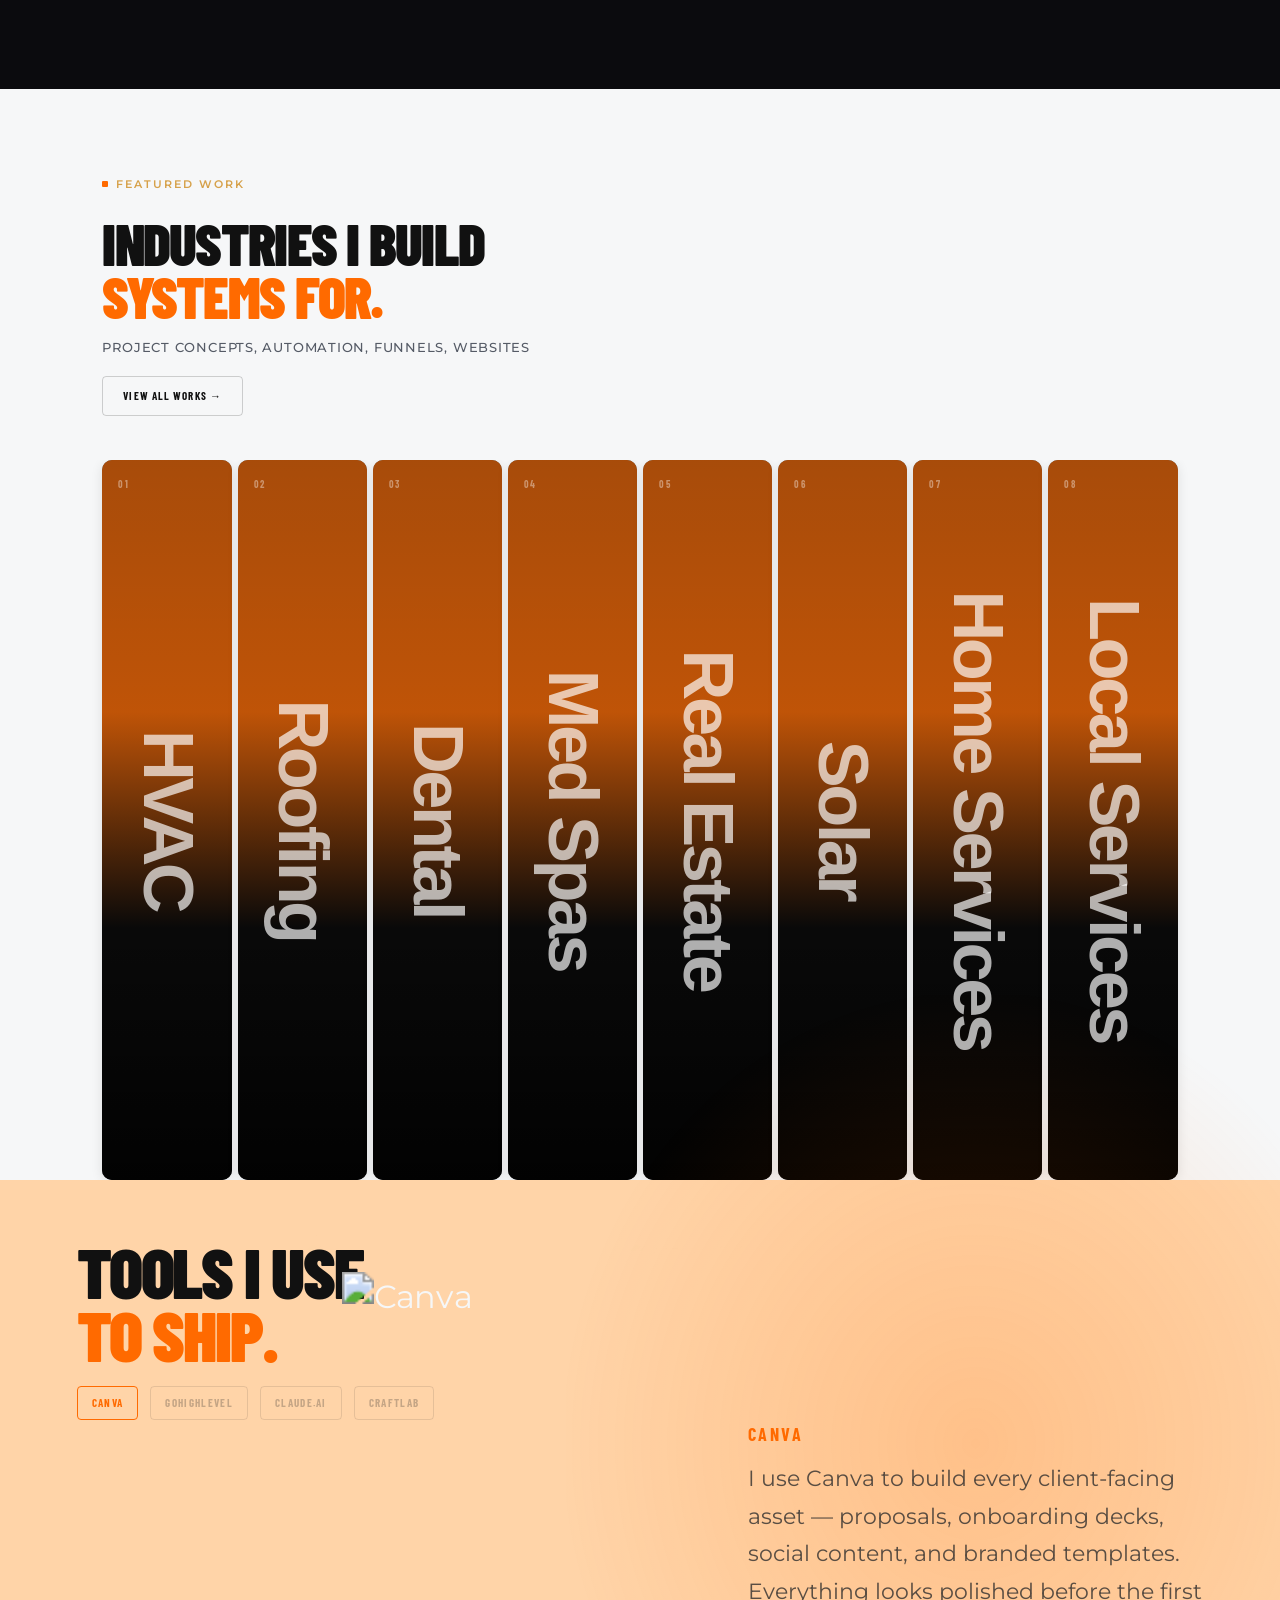
==== commit a2124376: "Fix mobile horizontal scroll: clip html+body, contain tools-block, shrink who-panel__tag Co-Authored" ====
--- a/index.html
+++ b/index.html
@@ -11,7 +11,7 @@
   <link rel="preconnect" href="https://fonts.gstatic.com" crossorigin />
   <link rel="preload" href="https://fonts.googleapis.com/css2?family=Montserrat:ital,wght@0,300;0,400;0,500;0,600;0,700;0,800;1,700&family=Barlow+Condensed:wght@700;800;900&display=swap" as="style" />
   <link href="https://fonts.googleapis.com/css2?family=Montserrat:ital,wght@0,300;0,400;0,500;0,600;0,700;0,800;1,700&family=Barlow+Condensed:wght@700;800;900&display=swap" rel="stylesheet" />
-  <link rel="stylesheet" href="style.css?v=182" />
+  <link rel="stylesheet" href="style.css?v=184" />
   <link rel="stylesheet" href="https://unpkg.com/@phosphor-icons/web@2.1.1/src/regular/style.css" media="print" onload="this.media='all'" />
 </head>
 <body>
@@ -222,7 +222,6 @@
           <span class="sc-intro__eyebrow">The System</span>
           <h2 class="sc-intro__h">Lead-to-Client<br>Automation System<span class="text-orange">™</span></h2>
           <p class="sc-intro__sub">A fully customized, done-for-you GoHighLevel system built around your exact process. Not a template. Not a DIY course. A complete operating system for your entire sales pipeline.</p>
-          <div class="sc-intro__scroll">Scroll to explore ↓</div>
         </div>
       </div>
 
@@ -239,7 +238,7 @@
             <span class="sc-tag">Instant Entry</span>
             <span class="sc-tag">Pipeline Tracking</span>
           </div>
-          <blockquote class="sc-quote">"We never lose a lead now. Every single inquiry is tracked from the second it comes in." <cite>— James M., HVAC Owner, Texas</cite></blockquote>
+          <blockquote class="sc-quote">"We never lose a lead now. Every single inquiry is tracked from the second it comes in." <cite>- James M., HVAC Owner, Texas</cite></blockquote>
         </div>
       </div>
 
@@ -256,7 +255,7 @@
             <span class="sc-tag">12-Touch Sequence</span>
             <span class="sc-tag">Auto-Nurture</span>
           </div>
-          <blockquote class="sc-quote">"Our booking rate tripled in the first 30 days. The follow-up sequence just runs itself." <cite>— Sarah K., Roofing Co., Melbourne</cite></blockquote>
+          <blockquote class="sc-quote">"Our booking rate tripled in the first 30 days. The follow-up sequence just runs itself." <cite>- Sarah K., Roofing Co., Melbourne</cite></blockquote>
         </div>
       </div>
 
@@ -273,7 +272,7 @@
             <span class="sc-tag">Auto-Reschedule</span>
             <span class="sc-tag">−60% No-Shows</span>
           </div>
-          <blockquote class="sc-quote">"No-shows dropped by 60%. The system handles confirmation and reminders before every single call." <cite>— Dr. Michael T., Dental Practice, Sydney</cite></blockquote>
+          <blockquote class="sc-quote">"No-shows dropped by 60%. The system handles confirmation and reminders before every single call." <cite>- Dr. Michael T., Dental Practice, Sydney</cite></blockquote>
         </div>
       </div>
 
@@ -290,7 +289,7 @@
             <span class="sc-tag">Re-Engagement</span>
             <span class="sc-tag">$18k Recovered</span>
           </div>
-          <blockquote class="sc-quote">"We recovered $18,000 in deals we thought were dead. The system just keeps working in the background." <cite>— Mark D., Solar Company, Phoenix</cite></blockquote>
+          <blockquote class="sc-quote">"We recovered $18,000 in deals we thought were dead. The system just keeps working in the background." <cite>- Mark D., Solar Company, Phoenix</cite></blockquote>
         </div>
       </div>
 
@@ -577,7 +576,6 @@
 
       <!-- Col 1: Headline + name pills -->
       <div class="tools-block__left">
-        <span class="section-tag">Stack</span>
         <h2 class="tools-block__h">Tools I use<br><span class="text-orange">to ship.</span></h2>
         <div class="tools-block__names">
           <span class="kc-name kc-name--active" data-kc="0">Canva</span>
@@ -585,7 +583,6 @@
           <span class="kc-name" data-kc="2">Claude.ai</span>
           <span class="kc-name" data-kc="3">CraftLab</span>
         </div>
-        <p class="tools-block__scroll-hint">Scroll to explore ↓</p>
       </div>
 
       <!-- Col 2: Keychain carousel -->
@@ -613,7 +610,6 @@
 
       <!-- Left: What Gets Built -->
       <div class="dlv-left">
-        <span class="dlv-tag">Deliverables</span>
         <h2 class="dlv-h">What actually gets<br><span style="color:var(--orange)">built in the lab.</span></h2>
         <div class="dlv-grid">
           <div class="dlv-item"><span class="dlv-num">01</span><span class="dlv-name">CRM Setup &amp; Sales Pipeline</span></div>
--- a/style.css
+++ b/style.css
@@ -3985,8 +3985,8 @@
   .site-modal__title { font-size: 11px; }
 }
 
-/* ── Tools block: collapse to static on mobile — orbit disabled via JS ── */
-@media (max-width: 700px) {
+/* ── Tools block: collapse to static on mobile/tablet — orbit disabled via JS ── */
+@media (max-width: 900px) {
   .tools-block__center { display: none; }
   .tools-block { height: auto !important; }
   .tools-block__inner {
@@ -4004,6 +4004,10 @@
 /* ── Hard clip: clip horizontal overflow without breaking ScrollTrigger ── */
 /* overflow-x: clip does NOT create a scroll container (unlike hidden),   */
 /* so GSAP ScrollTrigger keeps listening to window scroll correctly.       */
+/* Both html AND body need clip — body alone doesn't prevent html scroll. */
 @media (max-width: 768px) {
+  html { overflow-x: clip; }
   body { overflow-x: clip; }
-}
+  .tools-block { overflow: hidden; }
+  .who-panel__tag { font-size: clamp(18px, 4vw, 28px); }
+}
